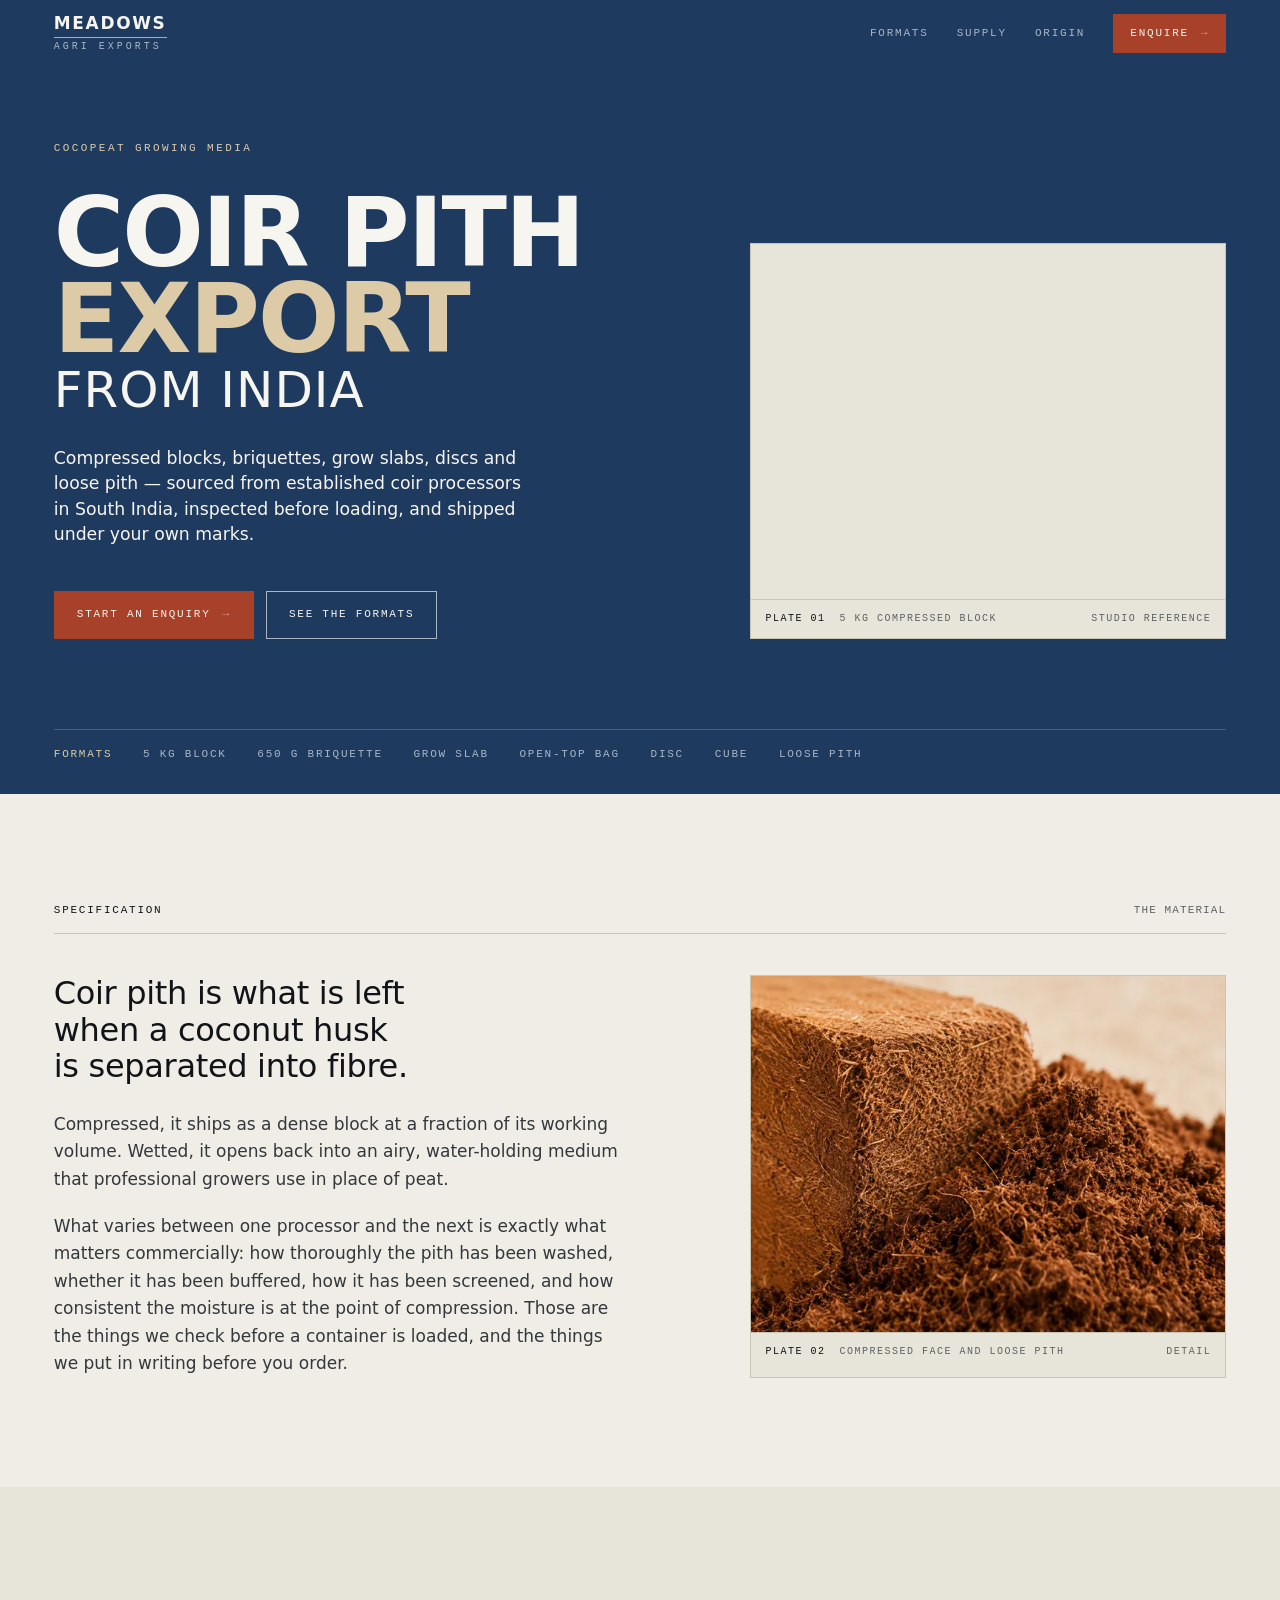
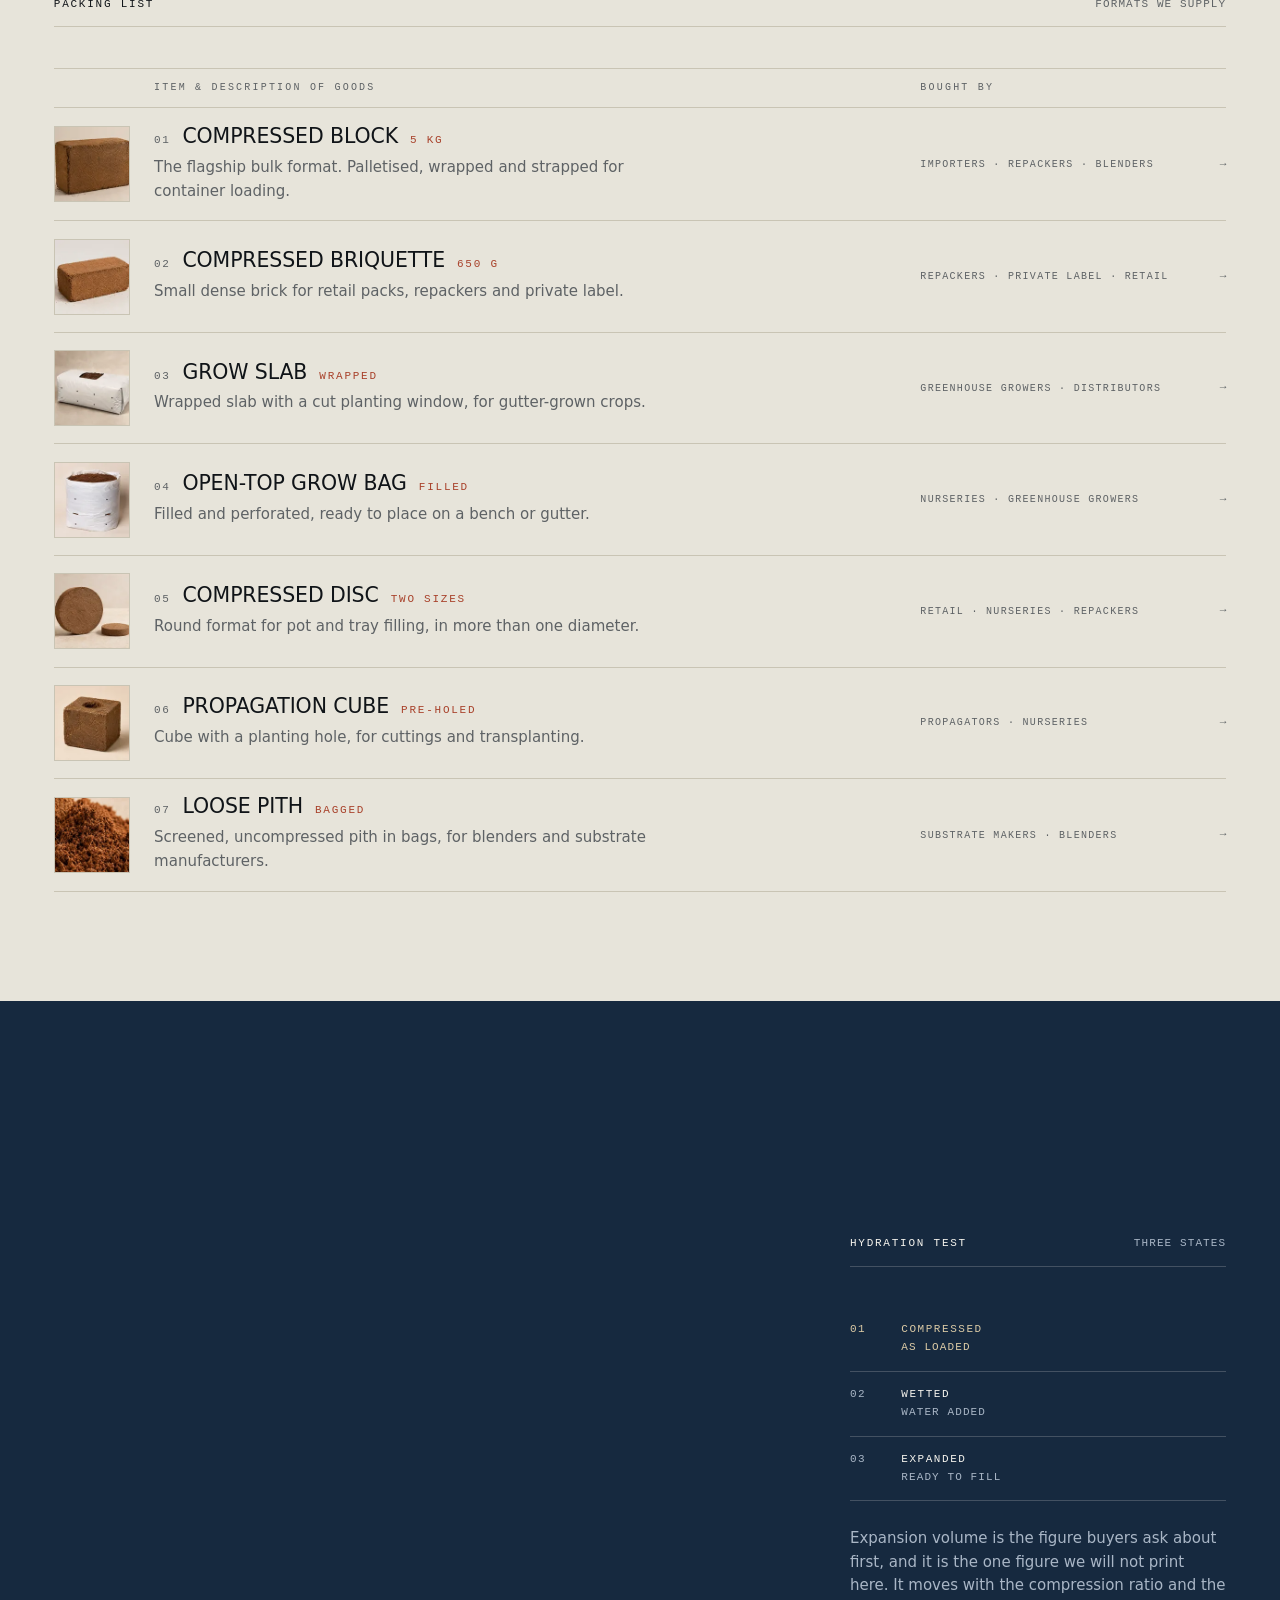
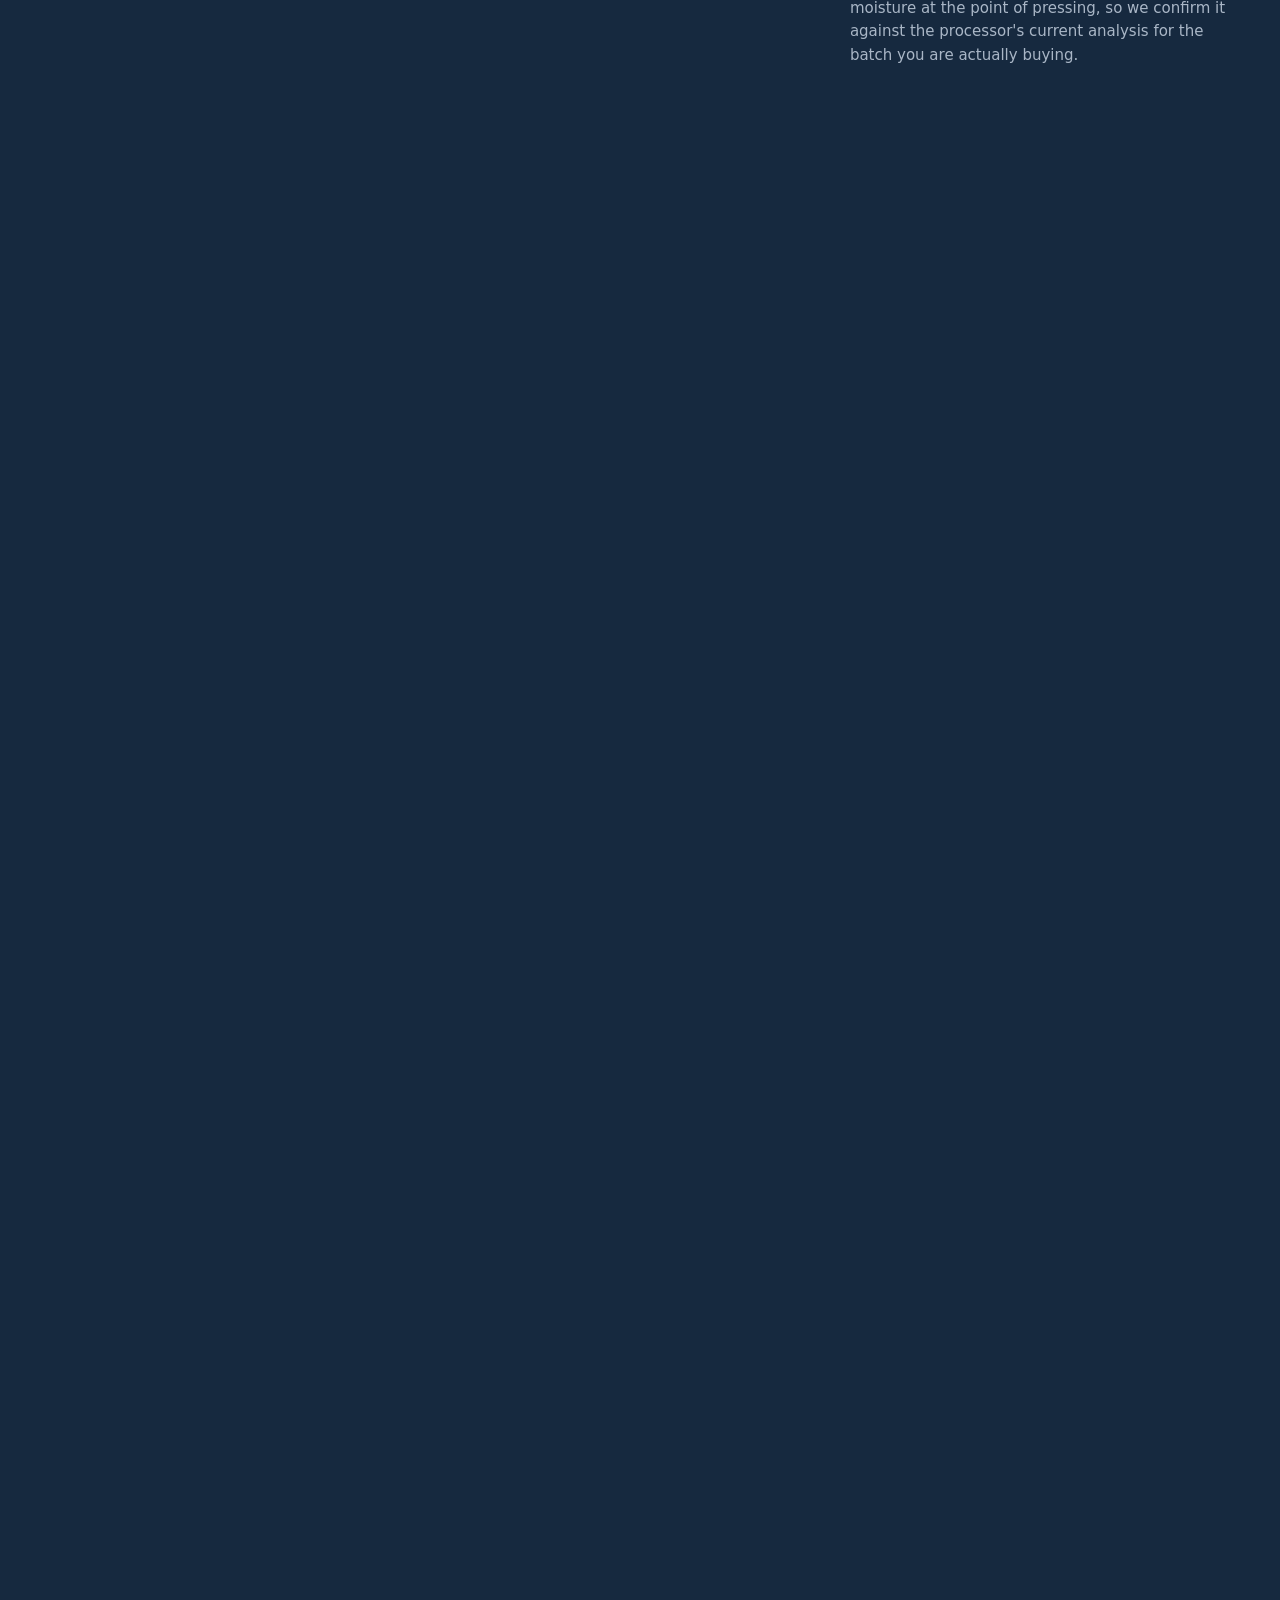
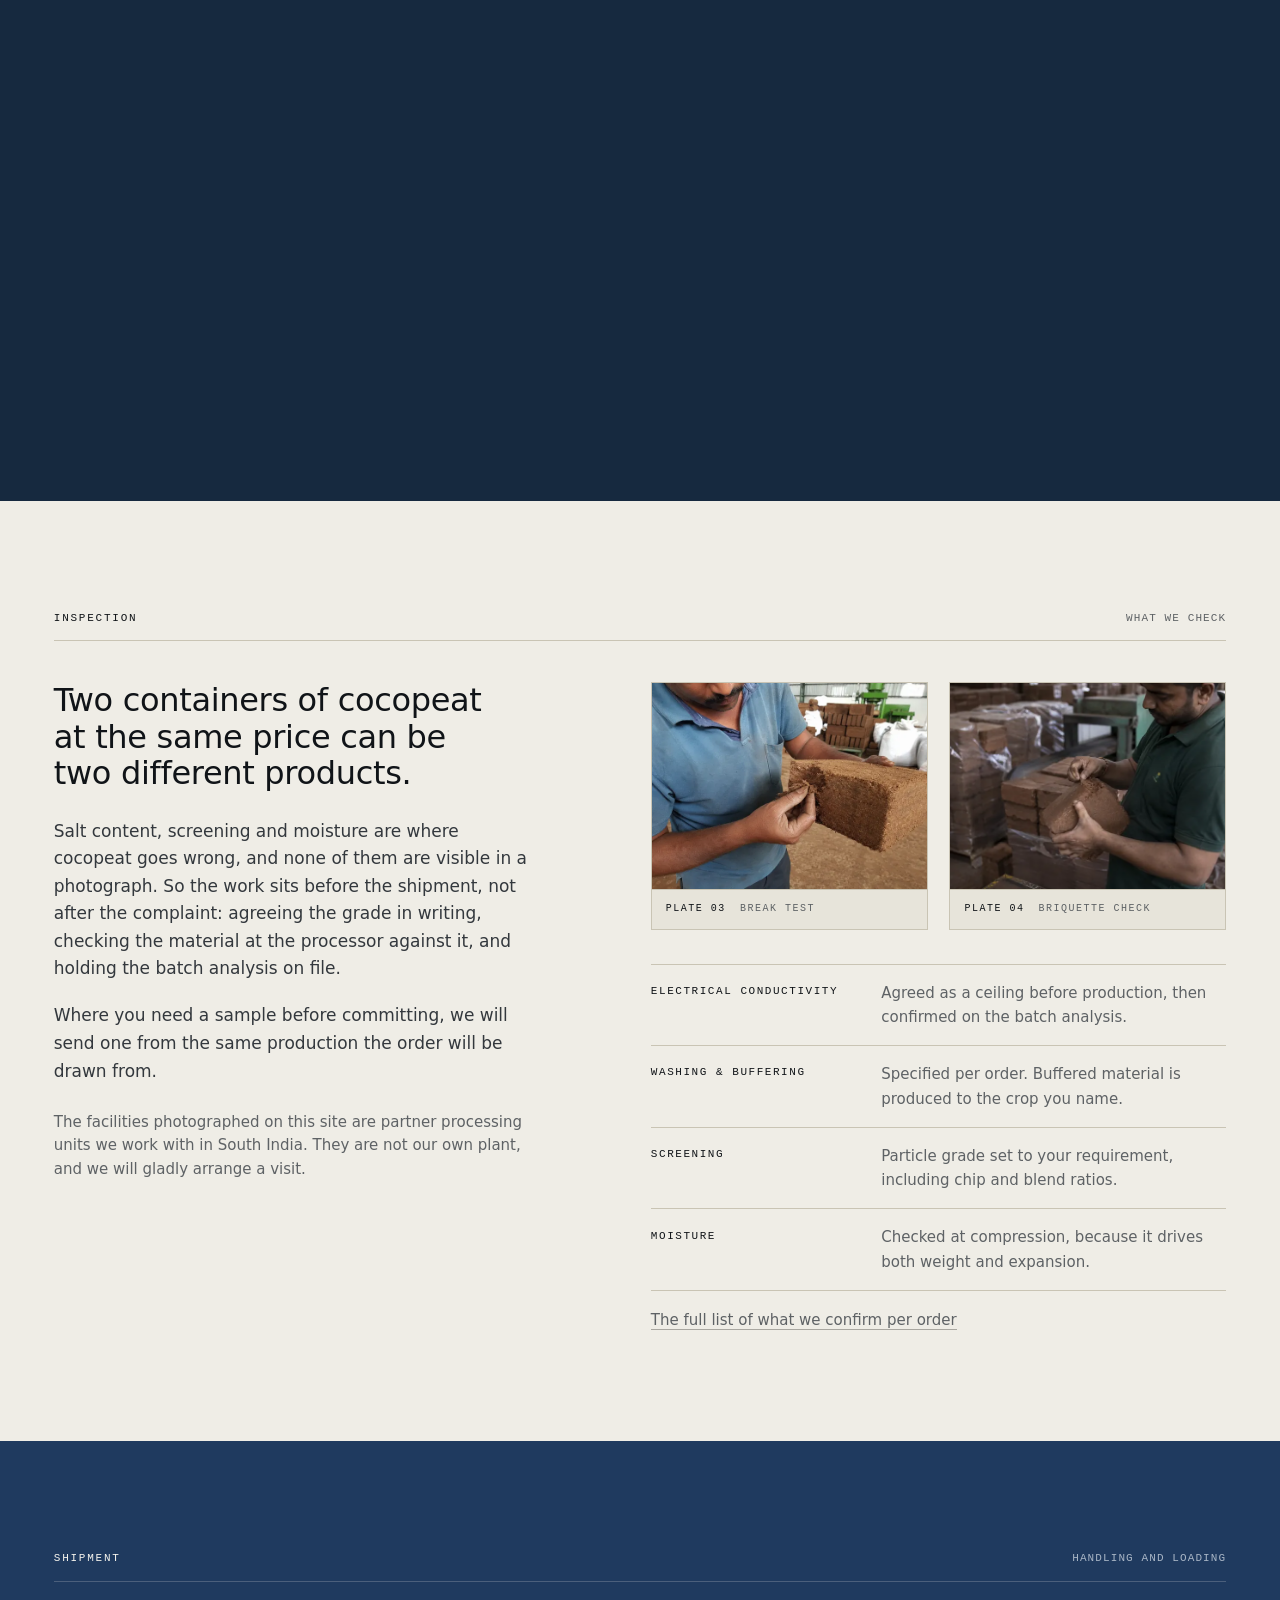
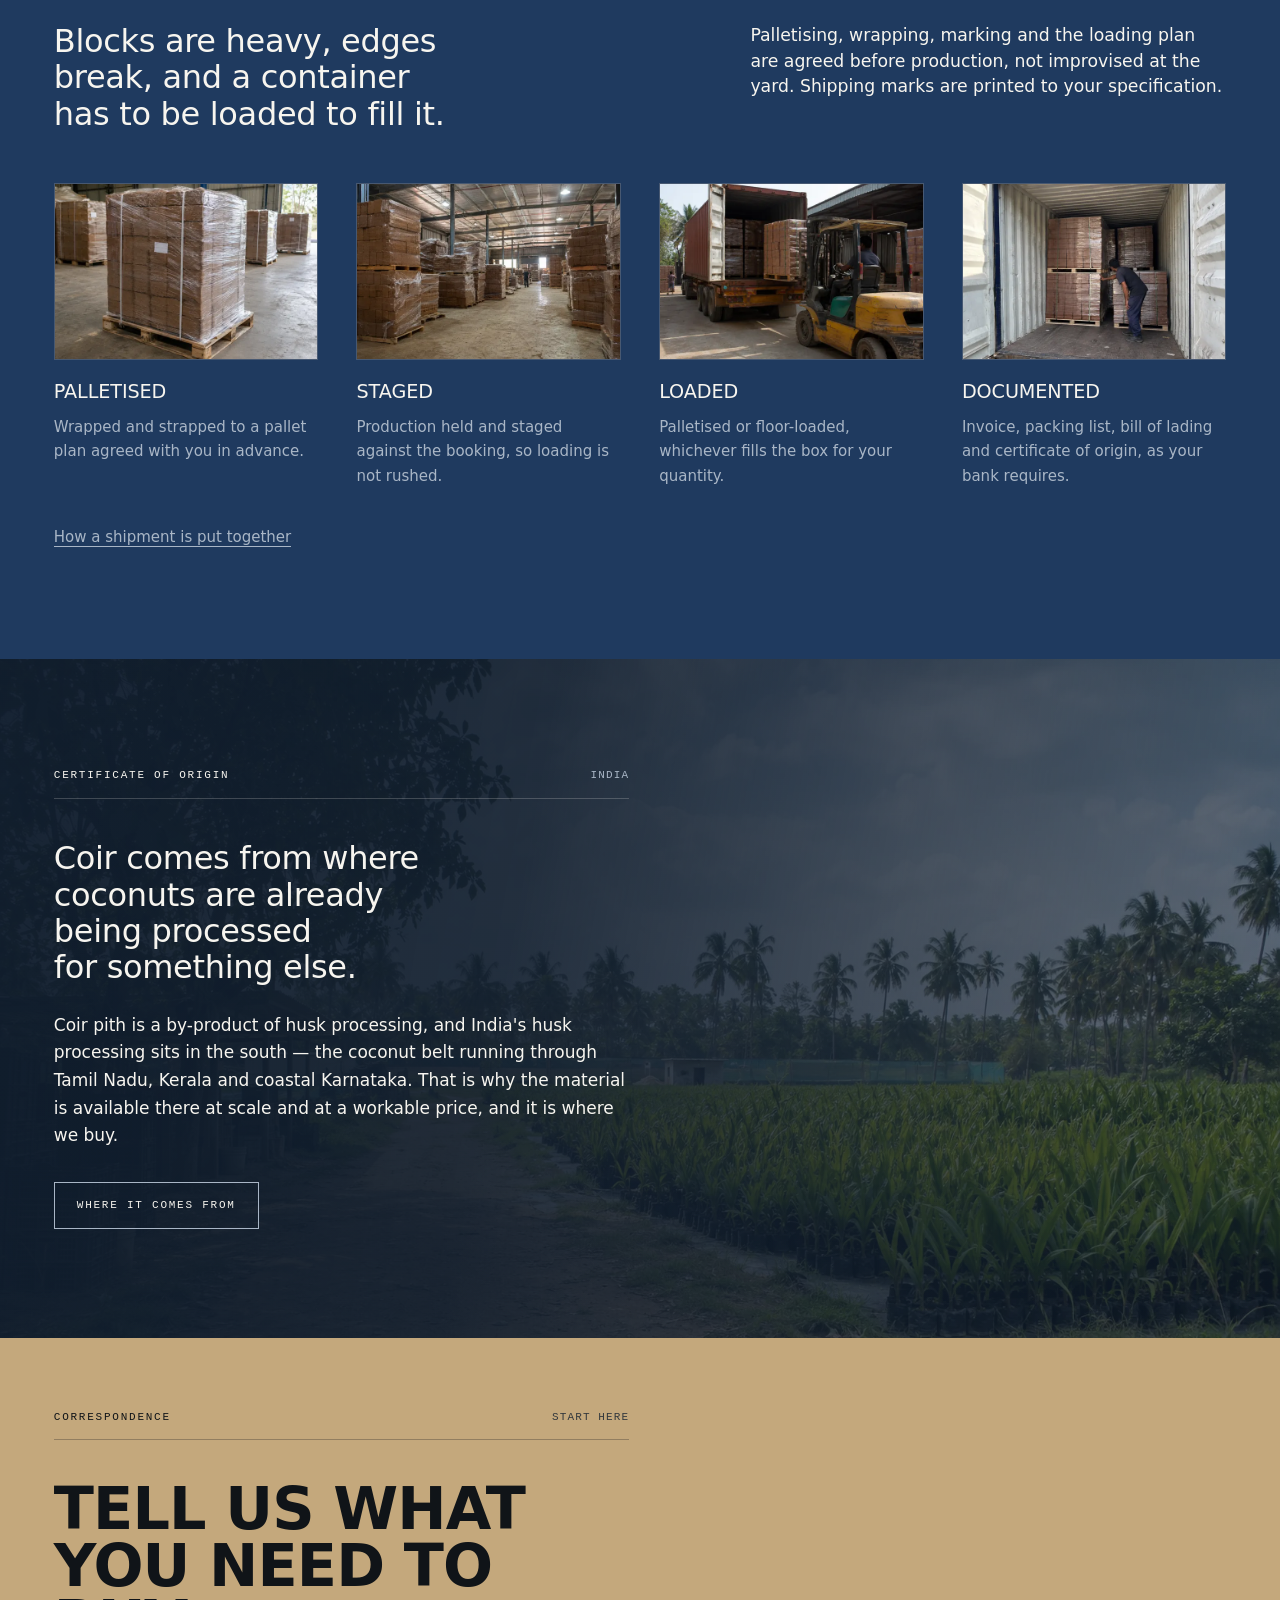
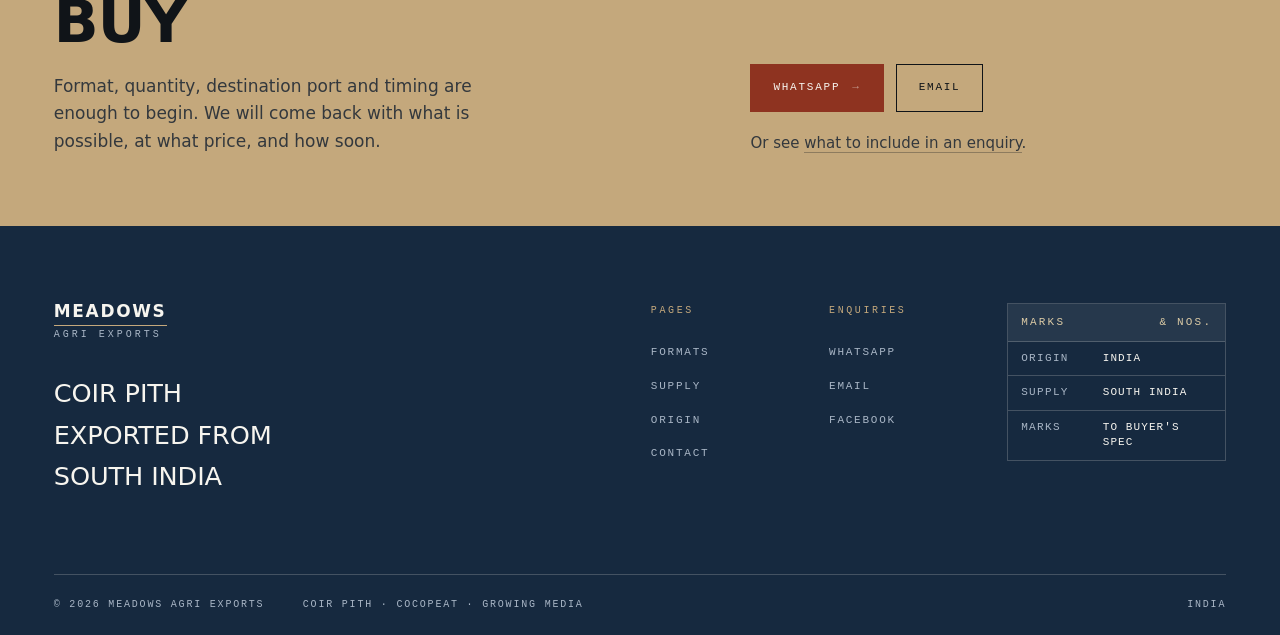
==== index.html @ 39101322 "Replace site with cocopeat export build Complete replacement of the neem-cake site with a five-page " ====
<!DOCTYPE html>
<html lang="en" class="no-js">
<head>
<meta charset="utf-8">
<meta name="viewport" content="width=device-width, initial-scale=1">
<title>Coir Pith &amp; Cocopeat Export from South India — Meadows Agri Exports</title>
<meta name="description" content="Exporter of coir pith growing media from South India. Compressed cocopeat blocks, briquettes, grow slabs, discs and loose pith, sourced from established coir processors, inspected before loading and shipped under your own marks.">
<meta name="google-site-verification" content="IF-ziBEYISyrx5WHCY58JcKxKCpqU1cr7YklDWvKCZM">
<link rel="canonical" href="https://meadowsagriexports.com/">
<meta property="og:type" content="website">
<meta property="og:title" content="Coir Pith &amp; Cocopeat Export from South India — Meadows Agri Exports">
<meta property="og:description" content="Exporter of coir pith growing media from South India. Compressed cocopeat blocks, briquettes, grow slabs, discs and loose pith.">
<meta property="og:url" content="https://meadowsagriexports.com/">
<meta property="og:image" content="https://meadowsagriexports.com/assets/img/spec-block-1200.jpg">
<meta name="twitter:card" content="summary_large_image">
<meta name="theme-color" content="#1F3A5F">
<link rel="icon" href="favicon.svg" type="image/svg+xml">
<link rel="icon" href="favicon.png" sizes="512x512" type="image/png">
<link rel="apple-touch-icon" href="apple-touch-icon.png">
<link rel="stylesheet" href="assets/css/site.css">
<script>document.documentElement.className = 'js';</script>
</head>
<body>
<a class="skip" href="#main">Skip to content</a>

<header class="nav">
  <div class="nav__in">
    <a class="wm" href="index.html" aria-label="Meadows Agri Exports, home">
      <span class="wm__n">Meadows</span>
      <span class="wm__r"></span>
      <span class="wm__s">Agri Exports</span>
    </a>
    <nav class="nav__links" aria-label="Primary">
      <a href="formats.html">Formats</a>
      <a href="supply.html">Supply</a>
      <a href="origin.html">Origin</a>
      <a class="btn btn--fill" href="contact.html">Enquire<span class="btn__x" aria-hidden="true">&rarr;</span></a>
    </nav>
    <button class="nav__burger" type="button" aria-expanded="false" aria-controls="menu">Menu</button>
  </div>
</header>

<div class="nav__panel" id="menu" data-open="false">
  <a href="formats.html">Formats</a>
  <a href="supply.html">Supply</a>
  <a href="origin.html">Origin</a>
  <a href="contact.html">Contact</a>
  <a class="btn btn--fill" href="contact.html">Start an enquiry<span class="btn__x" aria-hidden="true">&rarr;</span></a>
</div>

<main id="main">

  <!-- ==================================================================
       HERO
       =================================================================== -->
  <section class="hero">
    <div class="wrap grid hero__in">
      <div class="c1-7">
        <span class="hero__eye lz" style="--i:0">Cocopeat growing media</span>
        <h1 class="hero__h">
          <i class="lz" style="--i:1">Coir pith</i>
          <i class="lz" style="--i:2">export</i>
          <i class="lz" style="--i:3">from India</i>
        </h1>
        <p class="hero__sub lz" style="--i:5">Compressed blocks, briquettes, grow slabs, discs and loose pith — sourced from established coir processors in South India, inspected before loading, and shipped under your own marks.</p>
        <div class="btns hero__btns lz" style="--i:6">
          <a class="btn btn--fill" href="contact.html">Start an enquiry<span class="btn__x" aria-hidden="true">&rarr;</span></a>
          <a class="btn btn--bone" href="formats.html">See the formats</a>
        </div>
      </div>

      <figure class="plate hero__plate c8-12 lz lz--wipe" style="--i:4">
        <picture>
          <source type="image/webp" srcset="assets/img/spec-block-640.webp 640w, assets/img/spec-block-1200.webp 1200w, assets/img/spec-block-1448.webp 1448w" sizes="(max-width: 1080px) 92vw, 38vw">
          <img src="assets/img/spec-block-1200.jpg" alt="A 5 kg compressed coir pith block photographed in three-quarter view, showing compression marks, loose fibres along one edge and crumbs at its base." width="1448" height="1086" class="r-4-3" fetchpriority="high" decoding="async">
        </picture>
        <figcaption class="plate__cap"><b>Plate 01</b> 5 kg compressed block <span>Studio reference</span></figcaption>
      </figure>
    </div>

    <div class="wrap hero__strip lz" style="--i:7">
      <ul>
        <li>Formats</li>
        <li>5 kg block</li>
        <li>650 g briquette</li>
        <li>Grow slab</li>
        <li>Open-top bag</li>
        <li>Disc</li>
        <li>Cube</li>
        <li>Loose pith</li>
      </ul>
    </div>
  </section>

  <!-- ==================================================================
       SPECIFICATION — the material
       =================================================================== -->
  <section class="sec" id="material">
    <div class="wrap">
      <p class="doc reveal"><span>Specification</span><span class="doc__of">The material</span></p>
      <div class="grid">
        <div class="c1-6 reveal">
          <h2 class="stmt">Coir pith is what is left when a coconut husk is separated into fibre.</h2>
          <div class="prose" style="margin-top:26px">
            <p>Compressed, it ships as a dense block at a fraction of its working volume. Wetted, it opens back into an airy, water-holding medium that professional growers use in place of peat.</p>
            <p>What varies between one processor and the next is exactly what matters commercially: how thoroughly the pith has been washed, whether it has been buffered, how it has been screened, and how consistent the moisture is at the point of compression. Those are the things we check before a container is loaded, and the things we put in writing before you order.</p>
          </div>
        </div>

        <figure class="plate c8-12 reveal" style="--d:.1s">
          <picture>
            <source type="image/webp" srcset="assets/img/material-macro-640.webp 640w, assets/img/material-macro-1200.webp 1200w, assets/img/material-macro-1448.webp 1448w" sizes="(max-width: 1080px) 92vw, 40vw">
            <img src="assets/img/material-macro-1200.jpg" alt="Close detail of a compressed coir pith block beside loose expanded pith, showing individual fibres, pith particles and the compressed face." width="1448" height="1086" class="r-4-3" loading="lazy" decoding="async">
          </picture>
          <figcaption class="plate__cap"><b>Plate 02</b> Compressed face and loose pith <span>Detail</span></figcaption>
        </figure>
      </div>
    </div>
  </section>

  <!-- ==================================================================
       PACKING LIST — formats
       =================================================================== -->
  <section class="band band--stone2 sec" id="formats">
    <div class="wrap">
      <p class="doc reveal"><span>Packing list</span><span class="doc__of">Formats we supply</span></p>
      <div class="grid">
        <div class="c1-12 reveal">
          <div class="pack">
            <div class="pack__hd" aria-hidden="true">
              <span></span>
              <span>Item &amp; description of goods</span>
              <span>Bought by</span>
              <span></span>
            </div>

            <a class="pack__i" href="formats.html#block">
              <span class="pack__fig" aria-hidden="true">
                <picture>
                  <source type="image/webp" srcset="assets/img/spec-block-t160.webp 160w, assets/img/spec-block-t320.webp 320w" sizes="76px">
                  <img src="assets/img/spec-block-t160.jpg" alt="" width="160" height="160" loading="lazy" decoding="async">
                </picture>
              </span>
              <span class="pack__body">
                <span class="pack__ln"><b class="pack__no">01</b><b class="pack__n">Compressed block</b><i class="pack__unit">5 kg</i></span>
                <span class="pack__d">The flagship bulk format. Palletised, wrapped and strapped for container loading.</span>
              </span>
              <span class="pack__who">Importers &middot; repackers &middot; blenders</span>
              <span class="pack__go" aria-hidden="true">&rarr;</span>
            </a>

            <a class="pack__i" href="formats.html#briquette">
              <span class="pack__fig" aria-hidden="true">
                <picture>
                  <source type="image/webp" srcset="assets/img/spec-briquette-t160.webp 160w, assets/img/spec-briquette-t320.webp 320w" sizes="76px">
                  <img src="assets/img/spec-briquette-t160.jpg" alt="" width="160" height="160" loading="lazy" decoding="async">
                </picture>
              </span>
              <span class="pack__body">
                <span class="pack__ln"><b class="pack__no">02</b><b class="pack__n">Compressed briquette</b><i class="pack__unit">650 g</i></span>
                <span class="pack__d">Small dense brick for retail packs, repackers and private label.</span>
              </span>
              <span class="pack__who">Repackers &middot; private label &middot; retail</span>
              <span class="pack__go" aria-hidden="true">&rarr;</span>
            </a>

            <a class="pack__i" href="formats.html#slab">
              <span class="pack__fig" aria-hidden="true">
                <picture>
                  <source type="image/webp" srcset="assets/img/spec-slab-t160.webp 160w, assets/img/spec-slab-t320.webp 320w" sizes="76px">
                  <img src="assets/img/spec-slab-t160.jpg" alt="" width="160" height="160" loading="lazy" decoding="async">
                </picture>
              </span>
              <span class="pack__body">
                <span class="pack__ln"><b class="pack__no">03</b><b class="pack__n">Grow slab</b><i class="pack__unit">wrapped</i></span>
                <span class="pack__d">Wrapped slab with a cut planting window, for gutter-grown crops.</span>
              </span>
              <span class="pack__who">Greenhouse growers &middot; distributors</span>
              <span class="pack__go" aria-hidden="true">&rarr;</span>
            </a>

            <a class="pack__i" href="formats.html#bag">
              <span class="pack__fig" aria-hidden="true">
                <picture>
                  <source type="image/webp" srcset="assets/img/spec-growbag-t160.webp 160w, assets/img/spec-growbag-t320.webp 320w" sizes="76px">
                  <img src="assets/img/spec-growbag-t160.jpg" alt="" width="160" height="160" loading="lazy" decoding="async">
                </picture>
              </span>
              <span class="pack__body">
                <span class="pack__ln"><b class="pack__no">04</b><b class="pack__n">Open-top grow bag</b><i class="pack__unit">filled</i></span>
                <span class="pack__d">Filled and perforated, ready to place on a bench or gutter.</span>
              </span>
              <span class="pack__who">Nurseries &middot; greenhouse growers</span>
              <span class="pack__go" aria-hidden="true">&rarr;</span>
            </a>

            <a class="pack__i" href="formats.html#disc">
              <span class="pack__fig" aria-hidden="true">
                <picture>
                  <source type="image/webp" srcset="assets/img/spec-disc-t160.webp 160w, assets/img/spec-disc-t320.webp 320w" sizes="76px">
                  <img src="assets/img/spec-disc-t160.jpg" alt="" width="160" height="160" loading="lazy" decoding="async">
                </picture>
              </span>
              <span class="pack__body">
                <span class="pack__ln"><b class="pack__no">05</b><b class="pack__n">Compressed disc</b><i class="pack__unit">two sizes</i></span>
                <span class="pack__d">Round format for pot and tray filling, in more than one diameter.</span>
              </span>
              <span class="pack__who">Retail &middot; nurseries &middot; repackers</span>
              <span class="pack__go" aria-hidden="true">&rarr;</span>
            </a>

            <a class="pack__i" href="formats.html#cube">
              <span class="pack__fig" aria-hidden="true">
                <picture>
                  <source type="image/webp" srcset="assets/img/spec-cube-t160.webp 160w, assets/img/spec-cube-t320.webp 320w" sizes="76px">
                  <img src="assets/img/spec-cube-t160.jpg" alt="" width="160" height="160" loading="lazy" decoding="async">
                </picture>
              </span>
              <span class="pack__body">
                <span class="pack__ln"><b class="pack__no">06</b><b class="pack__n">Propagation cube</b><i class="pack__unit">pre-holed</i></span>
                <span class="pack__d">Cube with a planting hole, for cuttings and transplanting.</span>
              </span>
              <span class="pack__who">Propagators &middot; nurseries</span>
              <span class="pack__go" aria-hidden="true">&rarr;</span>
            </a>

            <a class="pack__i" href="formats.html#loose">
              <span class="pack__fig" aria-hidden="true">
                <picture>
                  <source type="image/webp" srcset="assets/img/spec-loose-t160.webp 160w, assets/img/spec-loose-t320.webp 320w" sizes="76px">
                  <img src="assets/img/spec-loose-t160.jpg" alt="" width="160" height="160" loading="lazy" decoding="async">
                </picture>
              </span>
              <span class="pack__body">
                <span class="pack__ln"><b class="pack__no">07</b><b class="pack__n">Loose pith</b><i class="pack__unit">bagged</i></span>
                <span class="pack__d">Screened, uncompressed pith in bags, for blenders and substrate manufacturers.</span>
              </span>
              <span class="pack__who">Substrate makers &middot; blenders</span>
              <span class="pack__go" aria-hidden="true">&rarr;</span>
            </a>
          </div>
        </div>
      </div>
    </div>
  </section>

  <!-- ==================================================================
       HYDRATION TEST — the signature moment
       =================================================================== -->
  <section class="hyd" id="hydration">
    <div class="hyd__frame">
      <div class="wrap grid">
        <div class="hyd__stack c1-7">
          <figure class="hyd__st">
            <picture>
              <source type="image/webp" srcset="assets/img/spec-block-640.webp 640w, assets/img/spec-block-1200.webp 1200w, assets/img/spec-block-1448.webp 1448w" sizes="(max-width: 860px) 92vw, 52vw">
              <img src="assets/img/spec-block-1200.jpg" alt="The compressed block as it is loaded, dry and intact." width="1448" height="1086" class="r-4-3" loading="lazy" decoding="async">
            </picture>
          </figure>
          <figure class="hyd__st">
            <picture>
              <source type="image/webp" srcset="assets/img/expand-2-640.webp 640w, assets/img/expand-2-1200.webp 1200w, assets/img/expand-2-1448.webp 1448w" sizes="(max-width: 860px) 92vw, 52vw">
              <img src="assets/img/expand-2-1200.jpg" alt="A block beside a basin of wetted coir pith on a plastic sheet, with hands breaking the material apart as it takes up water." width="1448" height="1086" class="r-4-3" loading="lazy" decoding="async">
            </picture>
          </figure>
          <figure class="hyd__st">
            <picture>
              <source type="image/webp" srcset="assets/img/expand-3-640.webp 640w, assets/img/expand-3-1200.webp 1200w, assets/img/expand-3-1448.webp 1448w" sizes="(max-width: 860px) 92vw, 52vw">
              <img src="assets/img/expand-3-1200.jpg" alt="Two hands holding a double handful of fully expanded coir pith, open and fibrous, with seedling trays and sacks behind." width="1448" height="1086" class="r-4-3" loading="lazy" decoding="async">
            </picture>
          </figure>
        </div>

        <div class="hyd__side c9-12">
          <p class="doc"><span>Hydration test</span><span class="doc__of">Three states</span></p>
          <ol class="hyd__read">
            <li><span>01</span><span><b>Compressed</b><em>As loaded</em></span></li>
            <li><span>02</span><span><b>Wetted</b><em>Water added</em></span></li>
            <li><span>03</span><span><b>Expanded</b><em>Ready to fill</em></span></li>
          </ol>
          <p class="note" style="margin-top:26px">Expansion volume is the figure buyers ask about first, and it is the one figure we will not print here. It moves with the compression ratio and the moisture at the point of pressing, so we confirm it against the processor's current analysis for the batch you are actually buying.</p>
        </div>
      </div>
    </div>
  </section>

  <!-- ==================================================================
       INSPECTION — quality
       =================================================================== -->
  <section class="sec" id="inspection">
    <div class="wrap">
      <p class="doc reveal"><span>Inspection</span><span class="doc__of">What we check</span></p>
      <div class="grid">
        <div class="c1-5 reveal">
          <h2 class="stmt">Two containers of cocopeat at the same price can be two different products.</h2>
          <div class="prose" style="margin-top:26px">
            <p>Salt content, screening and moisture are where cocopeat goes wrong, and none of them are visible in a photograph. So the work sits before the shipment, not after the complaint: agreeing the grade in writing, checking the material at the processor against it, and holding the batch analysis on file.</p>
            <p>Where you need a sample before committing, we will send one from the same production the order will be drawn from.</p>
          </div>
          <p class="note" style="margin-top:26px">The facilities photographed on this site are partner processing units we work with in South India. They are not our own plant, and we will gladly arrange a visit.</p>
        </div>

        <div class="c7-12 reveal" style="--d:.1s">
          <div class="grid" style="grid-template-columns:repeat(2,minmax(0,1fr))">
            <figure class="plate">
              <picture>
                <source type="image/webp" srcset="assets/img/qc-break-640.webp 640w, assets/img/qc-break-1200.webp 1200w, assets/img/qc-break-1448.webp 1448w" sizes="(max-width: 1080px) 46vw, 24vw">
                <img src="assets/img/qc-break-1200.jpg" alt="A worker breaking the corner off a compressed block by hand to look at the pith structure inside." width="1448" height="1086" class="r-4-3" loading="lazy" decoding="async">
              </picture>
              <figcaption class="plate__cap"><b>Plate 03</b> Break test</figcaption>
            </figure>
            <figure class="plate">
              <picture>
                <source type="image/webp" srcset="assets/img/qc-briquette-640.webp 640w, assets/img/qc-briquette-1200.webp 1200w, assets/img/qc-briquette-1536.webp 1536w" sizes="(max-width: 1080px) 46vw, 24vw">
                <img src="assets/img/qc-briquette-1200.jpg" alt="A briquette held and examined against a background of wrapped pallets at a processing unit." width="1536" height="1024" class="r-4-3" loading="lazy" decoding="async">
              </picture>
              <figcaption class="plate__cap"><b>Plate 04</b> Briquette check</figcaption>
            </figure>
          </div>

          <dl class="fields" style="margin-top:34px">
            <div class="fields__r"><dt>Electrical conductivity</dt><dd>Agreed as a ceiling before production, then confirmed on the batch analysis.</dd></div>
            <div class="fields__r"><dt>Washing &amp; buffering</dt><dd>Specified per order. Buffered material is produced to the crop you name.</dd></div>
            <div class="fields__r"><dt>Screening</dt><dd>Particle grade set to your requirement, including chip and blend ratios.</dd></div>
            <div class="fields__r"><dt>Moisture</dt><dd>Checked at compression, because it drives both weight and expansion.</dd></div>
          </dl>
          <p class="note" style="margin-top:18px"><a href="formats.html#confirm" style="border-bottom:1px solid var(--ink-25)">The full list of what we confirm per order</a></p>
        </div>
      </div>
    </div>
  </section>

  <!-- ==================================================================
       SHIPMENT — handling and loading
       =================================================================== -->
  <section class="band band--sea sec" id="shipment">
    <div class="wrap">
      <p class="doc reveal"><span>Shipment</span><span class="doc__of">Handling and loading</span></p>
      <div class="grid" style="margin-bottom:clamp(38px,4vw,60px)">
        <h2 class="c1-6 stmt reveal">Blocks are heavy, edges break, and a container has to be loaded to fill it.</h2>
        <p class="c8-12 lead reveal" style="--d:.08s">Palletising, wrapping, marking and the loading plan are agreed before production, not improvised at the yard. Shipping marks are printed to your specification.</p>
      </div>

      <div class="grid ev reveal" style="grid-template-columns:repeat(4,minmax(0,1fr));--d:.14s">
        <figure class="ev__i">
          <span class="plate">
            <picture>
              <source type="image/webp" srcset="assets/img/ship-pallet-640.webp 640w, assets/img/ship-pallet-1200.webp 1200w, assets/img/ship-pallet-1448.webp 1448w" sizes="(max-width: 900px) 92vw, 22vw">
              <img src="assets/img/ship-pallet-1200.jpg" alt="A finished export pallet of compressed blocks, shrink-wrapped and strapped, standing on a warehouse floor." width="1448" height="1086" class="r-3-2" loading="lazy" decoding="async">
            </picture>
          </span>
          <figcaption>
            <span class="ev__h">Palletised</span>
            <p class="ev__t" style="margin-top:8px">Wrapped and strapped to a pallet plan agreed with you in advance.</p>
          </figcaption>
        </figure>
        <figure class="ev__i">
          <span class="plate">
            <picture>
              <source type="image/webp" srcset="assets/img/ship-warehouse-640.webp 640w, assets/img/ship-warehouse-1200.webp 1200w, assets/img/ship-warehouse-1448.webp 1448w" sizes="(max-width: 900px) 92vw, 22vw">
              <img src="assets/img/ship-warehouse-1200.jpg" alt="Stacked and wrapped pallets of compressed blocks held under a corrugated roof at a partner processing unit." width="1448" height="1086" class="r-3-2" loading="lazy" decoding="async">
            </picture>
          </span>
          <figcaption>
            <span class="ev__h">Staged</span>
            <p class="ev__t" style="margin-top:8px">Production held and staged against the booking, so loading is not rushed.</p>
          </figcaption>
        </figure>
        <figure class="ev__i">
          <span class="plate">
            <picture>
              <source type="image/webp" srcset="assets/img/ship-forklift-640.webp 640w, assets/img/ship-forklift-1200.webp 1200w, assets/img/ship-forklift-1448.webp 1448w" sizes="(max-width: 900px) 92vw, 22vw">
              <img src="assets/img/ship-forklift-1200.jpg" alt="A forklift lifting a wrapped pallet towards the open rear of a container on a trailer." width="1448" height="1086" class="r-3-2" loading="lazy" decoding="async">
            </picture>
          </span>
          <figcaption>
            <span class="ev__h">Loaded</span>
            <p class="ev__t" style="margin-top:8px">Palletised or floor-loaded, whichever fills the box for your quantity.</p>
          </figcaption>
        </figure>
        <figure class="ev__i">
          <span class="plate">
            <picture>
              <source type="image/webp" srcset="assets/img/ship-container-640.webp 640w, assets/img/ship-container-1200.webp 1200w, assets/img/ship-container-1448.webp 1448w" sizes="(max-width: 900px) 92vw, 22vw">
              <img src="assets/img/ship-container-1200.jpg" alt="The interior of a container part-loaded with pallets of compressed blocks, a worker checking the stow at the door." width="1448" height="1086" class="r-3-2" loading="lazy" decoding="async">
            </picture>
          </span>
          <figcaption>
            <span class="ev__h">Documented</span>
            <p class="ev__t" style="margin-top:8px">Invoice, packing list, bill of lading and certificate of origin, as your bank requires.</p>
          </figcaption>
        </figure>
      </div>

      <p class="note reveal" style="margin-top:clamp(30px,3vw,44px)"><a href="supply.html" style="border-bottom:1px solid var(--bone-70)">How a shipment is put together</a></p>
    </div>
  </section>

  <!-- ==================================================================
       CERTIFICATE OF ORIGIN — South India
       =================================================================== -->
  <section class="band bleed" id="origin">
    <picture>
      <source type="image/webp" srcset="assets/img/origin-path-640.webp 640w, assets/img/origin-path-1200.webp 1200w, assets/img/origin-path-1672.webp 1672w" sizes="100vw">
      <img class="bleed__img" src="assets/img/origin-path-1200.jpg" alt="An earth track running between nursery beds under coconut palms in South India, with shade netting to one side." width="1672" height="941" loading="lazy" decoding="async">
    </picture>
    <div class="bleed__body sec">
      <div class="wrap grid">
        <div class="c1-6 reveal">
          <p class="doc"><span>Certificate of origin</span><span class="doc__of">India</span></p>
          <h2 class="stmt">Coir comes from where coconuts are already being processed for something else.</h2>
          <div class="prose" style="margin-top:26px;color:var(--bone)">
            <p>Coir pith is a by-product of husk processing, and India's husk processing sits in the south — the coconut belt running through Tamil Nadu, Kerala and coastal Karnataka. That is why the material is available there at scale and at a workable price, and it is where we buy.</p>
          </div>
          <div class="btns" style="margin-top:32px">
            <a class="btn btn--bone" href="origin.html">Where it comes from</a>
          </div>
        </div>
      </div>
    </div>
  </section>

  <!-- ==================================================================
       CORRESPONDENCE — CTA
       =================================================================== -->
  <section class="band cta sec--s">
    <div class="wrap grid">
      <div class="c1-6 reveal">
        <p class="doc"><span>Correspondence</span><span class="doc__of">Start here</span></p>
        <h2 class="cta__h">Tell us what<br>you need to buy</h2>
        <p class="cta__t">Format, quantity, destination port and timing are enough to begin. We will come back with what is possible, at what price, and how soon.</p>
      </div>
      <div class="c8-12 reveal" style="--d:.1s;align-self:end">
        <div class="btns">
          <a class="btn btn--fill" href="https://wa.me/919217611218" target="_blank" rel="noopener">WhatsApp<span class="btn__x" aria-hidden="true">&rarr;</span></a>
          <a class="btn btn--line" href="mailto:info@meadowsagriexports.com">Email</a>
        </div>
        <p class="note" style="margin-top:20px;color:var(--ink-80)">Or see <a href="contact.html" style="border-bottom:1px solid rgba(16,20,24,.3)">what to include in an enquiry</a>.</p>
      </div>
    </div>
  </section>

</main>

<footer class="foot">
  <div class="wrap foot__top grid">
    <div class="c1-5">
      <a class="wm" href="index.html">
        <span class="wm__n">Meadows</span>
        <span class="wm__r"></span>
        <span class="wm__s">Agri Exports</span>
      </a>
      <p class="foot__h" style="margin-top:28px;max-width:16ch">Coir pith exported from South India</p>
    </div>

    <div class="c7-12 foot__cols">
      <div>
        <span class="foot__k">Pages</span>
        <nav class="foot__nav" aria-label="Footer">
          <a href="formats.html">Formats</a>
          <a href="supply.html">Supply</a>
          <a href="origin.html">Origin</a>
          <a href="contact.html">Contact</a>
        </nav>
      </div>
      <div>
        <span class="foot__k">Enquiries</span>
        <nav class="foot__nav" aria-label="Contact">
          <a href="https://wa.me/919217611218" target="_blank" rel="noopener">WhatsApp</a>
          <a href="mailto:info@meadowsagriexports.com">Email</a>
          <a href="https://www.facebook.com/people/Meadows-Agri-Exports/61592114619524/" target="_blank" rel="noopener">Facebook</a>
        </nav>
      </div>
      <div>
        <dl class="mark mark--bone">
          <div class="mark__hd"><span>Marks</span><span>&amp; Nos.</span></div>
          <div class="mark__row"><dt>Origin</dt><dd>India</dd></div>
          <div class="mark__row"><dt>Supply</dt><dd>South India</dd></div>
          <div class="mark__row"><dt>Marks</dt><dd>To buyer's spec</dd></div>
        </dl>
      </div>
    </div>
  </div>

  <div class="wrap foot__bar">
    <p>&copy; 2026 Meadows Agri Exports</p>
    <p>Coir pith &middot; Cocopeat &middot; Growing media</p>
    <p class="foot__end">India</p>
  </div>
</footer>

<script src="assets/js/site.js" defer></script>
<script type="application/ld+json">
{
  "@context": "https://schema.org",
  "@type": "Organization",
  "name": "Meadows Agri Exports",
  "url": "https://meadowsagriexports.com/",
  "description": "Exporter of coir pith growing media — compressed cocopeat blocks, briquettes, grow slabs, discs and loose pith — supplied from established coir processors in South India.",
  "address": { "@type": "PostalAddress", "addressCountry": "IN" },
  "contactPoint": {
    "@type": "ContactPoint",
    "contactType": "sales",
    "email": "info@meadowsagriexports.com",
    "telephone": "+91-9217611218",
    "availableLanguage": ["en"]
  },
  "sameAs": ["https://www.facebook.com/people/Meadows-Agri-Exports/61592114619524/"]
}
</script>
</body>
</html>
---- assets/css/site.css ----
/* ==========================================================================
   MEADOWS AGRI EXPORTS — cocopeat
   Design system. Everything derives from the tokens in :root.

   Direction: export-document vernacular. The structural device is the case
   mark — the ruled block of letterspaced data that gets stencilled onto an
   export carton. Sections are named after the documents in a real coir
   shipment (specification, packing list, inspection, certificate of origin),
   because that is what each section actually is.

   Two rules held throughout:
   1. Nothing is drawn. Type, hairline rules, and photography only. No icons,
      no diagrams, no illustration, no decorative graphics.
   2. Studio product photographs always sit inside a ruled plate on their own
      beige ground. They never bleed into the page ground — a near-match
      between two off-whites reads as a mistake, a hard boundary reads as
      a specimen pasted into a document.
   ========================================================================== */

@import url("fonts.css");

/* --------------------------------------------------------------------------
   1. TOKENS
   -------------------------------------------------------------------------- */
:root {
  /* Ground and ink */
  --stone:    #EFEDE6;   /* page ground */
  --stone-2:  #E7E4DA;   /* alternate band */
  --stone-3:  #DBD7C9;   /* quiet fill */
  --line:     #C9C4B4;   /* hairline on stone */
  --ink:      #101418;   /* all primary text */
  --ink-80:   #33383D;
  --ink-55:   #5E6265;   /* secondary text, AA on stone */
  --ink-25:   #A9A7A0;   /* rules and disabled only, never text */

  /* Document blue — the brand surface, not an accent */
  --sea:      #1F3A5F;
  --sea-deep: #16293F;
  --sea-line: rgba(247, 245, 239, .20);
  --bone:     #F7F5EF;   /* text on sea */
  --bone-70:  #A9B6C6;   /* secondary text on sea, AA */

  /* Kraft and oxide */
  --kraft:    #C4A87C;
  --kraft-2:  #DCCBA6;
  --oxide:    #A8412A;
  --oxide-2:  #C25436;

  /* Type */
  --f-disp: 'Archivo', 'Arial Narrow', system-ui, sans-serif;
  --f-body: 'Archivo', system-ui, -apple-system, sans-serif;
  --f-mono: 'IBM Plex Mono', ui-monospace, 'Cascadia Mono', monospace;

  /* The cap matters: above ~1560px the grid stops growing at --max while a vw
     font would keep going, so the longest nowrap headline line has to fit the
     seven-column measure at the cap, not just at 1440. */
  --t-hero:  clamp(2.75rem, 7.5vw, 7.2rem);
  --t-h1:    clamp(2.1rem, 4.6vw, 4.1rem);
  --t-h2:    clamp(1.65rem, 2.9vw, 2.7rem);
  --t-h3:    clamp(1.1rem, 1.5vw, 1.4rem);
  --t-stmt:  clamp(1.5rem, 2.5vw, 2.4rem);
  --t-lead:  clamp(1.08rem, 1.35vw, 1.33rem);
  --t-body:  clamp(1rem, .55vw + .85rem, 1.0625rem);
  --t-small: .9375rem;
  --t-mono:  .6875rem;
  --t-mono-s: .625rem;

  --ls-mono: .16em;
  --ls-disp: -.015em;

  /* Space */
  --edge: clamp(20px, 4.2vw, 68px);
  --max:  1440px;
  --gut:  clamp(16px, 1.7vw, 28px);
  --pad-sec: clamp(76px, 8.5vw, 156px);
  --pad-sec-s: clamp(52px, 5.5vw, 96px);

  --nav-h: 68px;
}

/* --------------------------------------------------------------------------
   2. RESET AND BASE
   -------------------------------------------------------------------------- */
*, *::before, *::after { box-sizing: border-box; }

html {
  -webkit-text-size-adjust: 100%;
  scroll-behavior: smooth;
  scroll-padding-top: calc(var(--nav-h) + 24px);
}

body {
  margin: 0;
  background: var(--stone);
  color: var(--ink);
  font-family: var(--f-body);
  font-size: var(--t-body);
  font-weight: 400;
  line-height: 1.62;
  -webkit-font-smoothing: antialiased;
  text-rendering: optimizeLegibility;
  overflow-x: hidden;
}

img { display: block; max-width: 100%; height: auto; }
figure { margin: 0; }
p { margin: 0 0 1.15em; }
p:last-child { margin-bottom: 0; }
ul, ol, dl, dd { margin: 0; padding: 0; }
li { list-style: none; }

a { color: inherit; text-decoration: none; }

h1, h2, h3, h4 {
  margin: 0;
  font-family: var(--f-disp);
  font-weight: 600;
  font-stretch: 116%;
  line-height: .96;
  letter-spacing: var(--ls-disp);
  text-transform: uppercase;
  text-wrap: balance;
}

:focus-visible {
  outline: 2px solid var(--oxide);
  outline-offset: 3px;
}
.band--sea :focus-visible, .nav :focus-visible, .foot :focus-visible {
  outline-color: var(--kraft-2);
}

::selection { background: var(--kraft); color: var(--ink); }

.skip {
  position: absolute;
  left: -9999px;
  top: 0;
  z-index: 200;
  padding: 12px 18px;
  background: var(--oxide);
  color: var(--bone);
  font-family: var(--f-mono);
  font-size: var(--t-mono);
  letter-spacing: var(--ls-mono);
  text-transform: uppercase;
}
.skip:focus { left: 12px; top: 12px; }

/* --------------------------------------------------------------------------
   3. TYPE PRIMITIVES
   -------------------------------------------------------------------------- */
.mono {
  font-family: var(--f-mono);
  font-size: var(--t-mono);
  font-weight: 400;
  letter-spacing: var(--ls-mono);
  text-transform: uppercase;
  line-height: 1.5;
}

/* Section eyebrow. Names the document this section corresponds to. */
.doc {
  display: flex;
  align-items: baseline;
  gap: 14px;
  margin: 0 0 clamp(28px, 3.2vw, 52px);
  padding-bottom: 13px;
  border-bottom: 1px solid var(--line);
  font-family: var(--f-mono);
  font-size: var(--t-mono);
  font-weight: 500;
  letter-spacing: var(--ls-mono);
  text-transform: uppercase;
  color: var(--ink);
}
.doc__of {
  margin-left: auto;
  font-weight: 400;
  color: var(--ink-55);
  letter-spacing: .1em;
  text-align: right;
}

.lead {
  max-width: 46ch;
  font-size: var(--t-lead);
  line-height: 1.5;
  color: var(--ink-80);
}

/* Large display sentence used sparingly, once or twice per page. */
.stmt {
  max-width: 22ch;
  font-family: var(--f-disp);
  font-size: var(--t-stmt);
  font-weight: 500;
  font-stretch: 104%;
  line-height: 1.14;
  letter-spacing: -.01em;
  text-transform: none;
  text-wrap: balance;
}

.prose { max-width: 60ch; color: var(--ink-80); }
.prose strong { font-weight: 600; color: var(--ink); }

.note {
  font-size: var(--t-small);
  line-height: 1.55;
  color: var(--ink-55);
}

/* --------------------------------------------------------------------------
   3a. DARK CONTEXTS
   Every surface that sits on navy takes the same treatment. Grouped in one
   place because the alternative — a secondary colour on each component — is
   how text ends up ink-on-navy and invisible. :where() keeps the specificity
   at the level of the inner class, so these must stay after the definitions
   in section 3 to win on order.
   -------------------------------------------------------------------------- */
:where(.band--sea, .band--deep, .hyd, .mast, .bleed__body, .foot) .doc {
  border-bottom-color: var(--sea-line);
  color: var(--bone);
}
:where(.band--sea, .band--deep, .hyd, .mast, .bleed__body, .foot) .doc__of { color: var(--bone-70); }
:where(.band--sea, .band--deep, .hyd, .mast, .bleed__body, .foot) .lead { color: var(--bone); }
:where(.band--sea, .band--deep, .hyd, .mast, .bleed__body, .foot) .prose { color: var(--bone); }
:where(.band--sea, .band--deep, .hyd, .mast, .bleed__body, .foot) .prose strong { color: var(--bone); }
:where(.band--sea, .band--deep, .hyd, .mast, .bleed__body, .foot) .note { color: var(--bone-70); }
:where(.band--sea, .band--deep, .hyd, .mast, .bleed__body, .foot) .rule { background: var(--sea-line); }
:where(.band--sea, .band--deep, .hyd, .mast, .bleed__body, .foot) .ev__t { color: var(--bone-70); }
:where(.band--sea, .band--deep, .hyd, .mast, .bleed__body, .foot) :focus-visible {
  outline-color: var(--kraft-2);
}

/* --------------------------------------------------------------------------
   4. LAYOUT
   -------------------------------------------------------------------------- */
.wrap {
  width: min(100% - (var(--edge) * 2), var(--max));
  margin-inline: auto;
}

.grid {
  display: grid;
  grid-template-columns: repeat(12, minmax(0, 1fr));
  gap: var(--gut);
}

.sec { padding-block: var(--pad-sec); }
.sec--s { padding-block: var(--pad-sec-s); }

.band { position: relative; }
.band--sea    { background: var(--sea);     color: var(--bone); }
.band--deep   { background: var(--sea-deep); color: var(--bone); }
.band--stone2 { background: var(--stone-2); }
.band--kraft  { background: var(--kraft); }

.rule { height: 1px; background: var(--line); border: 0; margin: 0; }

/* Column spans. Used directly in the markup so the composition is legible
   there rather than hidden behind semantic class names. */
.c1-5  { grid-column: 1 / span 5; }
.c1-6  { grid-column: 1 / span 6; }
.c1-7  { grid-column: 1 / span 7; }
.c1-8  { grid-column: 1 / span 8; }
.c1-12 { grid-column: 1 / span 12; }
.c2-6  { grid-column: 2 / span 5; }
.c4-9  { grid-column: 4 / span 6; }
.c6-12 { grid-column: 6 / span 7; }
.c7-12 { grid-column: 7 / span 6; }
.c8-12 { grid-column: 8 / span 5; }
.c9-12 { grid-column: 9 / span 4; }

/* --------------------------------------------------------------------------
   5. NAV
   The hero and every page masthead are solid navy, so the fixed nav is always
   over a known ground. No scrim needed and nothing to go wrong.
   -------------------------------------------------------------------------- */
.nav {
  position: fixed;
  inset: 0 0 auto;
  z-index: 100;
  height: var(--nav-h);
  display: flex;
  align-items: center;
  background: var(--sea);
  border-bottom: 1px solid transparent;
  transition: background .3s ease, border-color .3s ease;
}
.nav--set {
  background: color-mix(in srgb, var(--sea) 94%, transparent);
  -webkit-backdrop-filter: blur(14px);
  backdrop-filter: blur(14px);
  border-bottom-color: var(--sea-line);
}
.nav__in {
  display: flex;
  align-items: center;
  gap: clamp(20px, 4vw, 64px);
  width: min(100% - (var(--edge) * 2), var(--max));
  margin-inline: auto;
}

/* Wordmark: display caps over letterspaced mono, divided by a hairline.
   inline-block so the rule measures the word, not the column it sits in — as a
   block it stretched across the footer and stopped matching the nav lockup. */
.wm { display: inline-block; color: var(--bone); }
.wm__n {
  display: block;
  font-family: var(--f-disp);
  font-size: 1.06rem;
  font-weight: 600;
  font-stretch: 118%;
  letter-spacing: .1em;
  line-height: 1;
  text-transform: uppercase;
}
.wm__r {
  display: block;
  height: 1px;
  margin: 5px 0 4px;
  background: var(--kraft);
}
.wm__s {
  display: block;
  font-family: var(--f-mono);
  font-size: var(--t-mono-s);
  font-weight: 400;
  letter-spacing: .3em;
  line-height: 1;
  text-transform: uppercase;
  color: var(--bone-70);
}
.wm:hover .wm__r { background: var(--oxide-2); }

.nav__links {
  display: flex;
  align-items: center;
  gap: clamp(18px, 2.2vw, 34px);
  margin-left: auto;
}
/* :not(.btn) is load-bearing. Without it these outrank .btn--fill on
   specificity and repaint the enquiry button as bone-on-bone. */
/* padding-block carries the hit area to 44px. An 11px mono cap-line is an 18px
   box on its own, which is under the 24px target minimum. */
.nav__links a:not(.btn) {
  position: relative;
  padding-block: 13px;
  font-family: var(--f-mono);
  font-size: var(--t-mono);
  font-weight: 400;
  letter-spacing: var(--ls-mono);
  text-transform: uppercase;
  color: var(--bone-70);
  transition: color .2s ease;
}
.nav__links a:not(.btn)::after {
  content: "";
  position: absolute;
  left: 0;
  right: 100%;
  bottom: 7px;
  height: 1px;
  background: var(--kraft);
  transition: right .32s cubic-bezier(.2, .7, .2, 1);
}
.nav__links a:not(.btn):hover { color: var(--bone); }
.nav__links a:not(.btn):hover::after { right: 0; }
.nav__links a[aria-current="page"] { color: var(--bone); }
.nav__links a[aria-current="page"]::after { right: 0; background: var(--bone-70); }

.nav__burger {
  display: none;
  margin-left: auto;
  padding: 10px 0 10px 14px;
  background: none;
  border: 0;
  color: var(--bone);
  font-family: var(--f-mono);
  font-size: var(--t-mono);
  letter-spacing: var(--ls-mono);
  text-transform: uppercase;
  cursor: pointer;
}

.nav__panel {
  position: fixed;
  inset: 0;
  z-index: 99;
  display: flex;
  flex-direction: column;
  justify-content: center;
  gap: 4px;
  padding: calc(var(--nav-h) + 40px) var(--edge) 40px;
  background: var(--sea-deep);
  transform: translateY(-100%);
  visibility: hidden;
  /* visibility flips at 0s, delayed only on the way out so the slide is not
     cut short. Never give it a duration: a stalled transition would then leave
     an open menu invisible, and the panel is the only way to navigate on a
     phone. Both directions here fail safe. */
  transition: transform .48s cubic-bezier(.5, 0, .1, 1), visibility 0s .48s;
}
.nav__panel[data-open="true"] {
  transform: translateY(0);
  visibility: visible;
  transition: transform .48s cubic-bezier(.5, 0, .1, 1), visibility 0s 0s;
}
.nav__panel a:not(.btn) {
  padding: 14px 0;
  border-bottom: 1px solid var(--sea-line);
  font-family: var(--f-disp);
  font-size: 1.7rem;
  font-weight: 500;
  font-stretch: 110%;
  letter-spacing: .01em;
  text-transform: uppercase;
  color: var(--bone);
}
.nav__panel .btn { margin-top: 28px; align-self: start; }

/* --------------------------------------------------------------------------
   6. BUTTONS
   -------------------------------------------------------------------------- */
.btn {
  display: inline-flex;
  align-items: center;
  gap: 12px;
  padding: 14px 22px;
  border: 1px solid currentColor;
  font-family: var(--f-mono);
  font-size: var(--t-mono);
  font-weight: 500;
  letter-spacing: var(--ls-mono);
  text-transform: uppercase;
  white-space: nowrap;
  cursor: pointer;
  transition: background .22s ease, color .22s ease, border-color .22s ease;
}
.btn__x { opacity: .55; }

.btn--fill {
  background: var(--oxide);
  border-color: var(--oxide);
  color: var(--bone);
}
.btn--fill:hover { background: var(--oxide-2); border-color: var(--oxide-2); }

.btn--line { background: none; color: var(--ink); }
.btn--line:hover { background: var(--ink); border-color: var(--ink); color: var(--stone); }

.btn--bone { background: none; color: var(--bone); border-color: var(--bone-70); }
.btn--bone:hover { background: var(--bone); border-color: var(--bone); color: var(--sea); }

.nav .btn { padding: 10px 16px; }

.btns { display: flex; flex-wrap: wrap; gap: 12px; }

/* --------------------------------------------------------------------------
   7. THE CASE MARK
   A real export marking: ruled box, letterspaced mono, label and value per
   row. This is the signature device and it appears at most twice per page.
   -------------------------------------------------------------------------- */
.mark {
  border: 1px solid var(--line);
  font-family: var(--f-mono);
  font-size: var(--t-mono);
  letter-spacing: .1em;
  text-transform: uppercase;
  line-height: 1.4;
}
.mark__hd {
  display: flex;
  justify-content: space-between;
  gap: 16px;
  padding: 12px 16px;
  border-bottom: 1px solid var(--line);
  background: var(--stone-3);
  font-weight: 500;
  letter-spacing: .2em;
}
.mark__row {
  display: grid;
  grid-template-columns: 8.5em 1fr;
  gap: 10px;
  padding: 10px 16px;
  border-bottom: 1px solid var(--line);
}
.mark__row:last-child { border-bottom: 0; }
.mark__row dt { color: var(--ink-55); letter-spacing: .12em; }
.mark__row dd { font-weight: 500; }

.mark--bone { border-color: var(--sea-line); color: var(--bone); }
.mark--bone .mark__hd {
  border-bottom-color: var(--sea-line);
  background: rgba(247, 245, 239, .07);
  color: var(--kraft-2);
}
.mark--bone .mark__row { border-bottom-color: var(--sea-line); }
.mark--bone .mark__row dt { color: var(--bone-70); }

/* --------------------------------------------------------------------------
   8. PHOTOGRAPHIC PLATE
   Ruled frame with a caption strip inside the rule, the way a photographic
   plate is captioned in a printed specification.
   -------------------------------------------------------------------------- */
.plate { border: 1px solid var(--line); background: var(--stone-2); }
.plate > picture,
.plate > img { display: block; }
.plate img { width: 100%; }
.plate__cap {
  display: flex;
  gap: 14px;
  padding: 11px 14px;
  border-top: 1px solid var(--line);
  font-family: var(--f-mono);
  font-size: var(--t-mono-s);
  letter-spacing: .15em;
  text-transform: uppercase;
  color: var(--ink-55);
}
.plate__cap b { color: var(--ink); font-weight: 500; letter-spacing: .15em; }
.plate__cap span { margin-left: auto; text-align: right; }

:where(.band--sea, .band--deep, .hyd, .mast, .bleed__body, .foot) .plate {
  border-color: var(--sea-line);
  background: rgba(0, 0, 0, .15);
}
:where(.band--sea, .band--deep, .hyd, .mast, .bleed__body, .foot) .plate__cap {
  border-top-color: var(--sea-line);
  color: var(--bone-70);
}
:where(.band--sea, .band--deep, .hyd, .mast, .bleed__body, .foot) .plate__cap b { color: var(--bone); }

/* Fixed ratios so a page never reflows as images arrive. */
.r-4-3  { aspect-ratio: 4 / 3; object-fit: cover; }
.r-3-2  { aspect-ratio: 3 / 2; object-fit: cover; }
.r-1-1  { aspect-ratio: 1 / 1; object-fit: cover; }
.r-4-5  { aspect-ratio: 4 / 5; object-fit: cover; }
.r-16-9 { aspect-ratio: 16 / 9; object-fit: cover; }
.r-21-9 { aspect-ratio: 21 / 9; object-fit: cover; }

/* Full-bleed photographic band with type over it. The dark ground is declared
   rather than left to the scrim: if the photograph fails to load, bone text
   still lands on navy instead of on the page ground. */
.bleed { position: relative; overflow: clip; background: var(--sea-deep); }
.bleed__img {
  position: absolute;
  inset: 0;
  width: 100%;
  height: 100%;
  object-fit: cover;
}
/* Two scrims: a flat one so no part of the photograph can go bright enough to
   swallow bone text, and a directional one that keeps the copy side darkest. */
.bleed::after {
  content: "";
  position: absolute;
  inset: 0;
  background:
    linear-gradient(100deg,
      rgba(16, 29, 45, .94) 0%,
      rgba(16, 29, 45, .86) 40%,
      rgba(16, 29, 45, .30) 100%),
    rgba(22, 41, 63, .42);
}
.bleed__body { position: relative; z-index: 1; color: var(--bone); }
.bleed__body .stmt { color: var(--bone); }

/* --------------------------------------------------------------------------
   9. HERO
   -------------------------------------------------------------------------- */
.hero {
  position: relative;
  padding-top: calc(var(--nav-h) + clamp(56px, 8vh, 116px));
  padding-bottom: 0;
  background: var(--sea);
  color: var(--bone);
  overflow: clip;
}
.hero__in { align-items: end; }
.hero__eye {
  display: block;
  margin-bottom: clamp(22px, 2.6vw, 40px);
  font-family: var(--f-mono);
  font-size: var(--t-mono);
  font-weight: 500;
  letter-spacing: .22em;
  text-transform: uppercase;
  color: var(--kraft-2);
}
.hero__h {
  font-size: var(--t-hero);
  font-weight: 600;
  font-stretch: 118%;
  line-height: .89;
  letter-spacing: -.02em;
}
/* Each line is its own element so the load sequence can stagger them, and each
   is held on one line so the three-line composition is guaranteed rather than
   left to the browser's measurement. Released below the column collapse. */
.hero__h i {
  display: block;
  font-style: normal;
  overflow: hidden;
  white-space: nowrap;
}
@media (max-width: 1080px) {
  .hero__h i { white-space: normal; }
}
.hero__h i:nth-child(2) { color: var(--kraft-2); }
/* The qualifier line is set smaller and open, so "export" stays the loudest
   word and the longest line is no longer the one deciding the type size. */
.hero__h i:nth-child(3) {
  font-size: .52em;
  font-weight: 500;
  letter-spacing: .02em;
  padding-top: .12em;
}
.hero__sub {
  max-width: 44ch;
  margin-top: clamp(24px, 2.6vw, 38px);
  font-size: var(--t-lead);
  line-height: 1.48;
  color: var(--bone);
}
.hero__btns { margin-top: clamp(30px, 3.4vw, 46px); }

.hero__plate { align-self: end; }

/* The running strip that closes the hero — the format index, set as a single
   line of data the way a document footer runs across the sheet. */
.hero__strip {
  margin-top: clamp(52px, 7vw, 104px);
  border-top: 1px solid var(--sea-line);
}
.hero__strip ul {
  display: flex;
  flex-wrap: wrap;
  gap: 0 clamp(18px, 2.4vw, 40px);
  padding: 16px 0 clamp(20px, 2.4vw, 30px);
  font-family: var(--f-mono);
  font-size: var(--t-mono);
  letter-spacing: var(--ls-mono);
  text-transform: uppercase;
  color: var(--bone-70);
}
.hero__strip li:first-child { color: var(--kraft-2); font-weight: 500; }

/* --------------------------------------------------------------------------
   10. PAGE MASTHEAD (sub-pages)
   -------------------------------------------------------------------------- */
.mast {
  padding-top: calc(var(--nav-h) + clamp(52px, 6.5vw, 100px));
  padding-bottom: clamp(52px, 6vw, 96px);
  background: var(--sea);
  color: var(--bone);
}
.mast__h {
  font-size: var(--t-h1);
  font-stretch: 118%;
  line-height: .92;
}
.mast__lead { margin-top: clamp(22px, 2.4vw, 34px); }

/* --------------------------------------------------------------------------
   11. PACKING LIST — the format strip
   -------------------------------------------------------------------------- */
/* Set as a packing list: ruled column heads, numbered line items, a specimen
   thumbnail per row, and who buys it. The numbering is the one place on the
   homepage where a sequence is genuine — a packing list numbers its items. */
.pack { border-top: 1px solid var(--line); }

.pack__hd,
.pack__i {
  display: grid;
  /* 16rem holds the longest "bought by" line on one row at 10px mono */
  grid-template-columns: 76px 1fr 16rem 1.6rem;
  align-items: center;
  gap: clamp(14px, 1.9vw, 32px);
}

.pack__hd {
  padding: 11px 0;
  border-bottom: 1px solid var(--line);
  font-family: var(--f-mono);
  font-size: var(--t-mono-s);
  font-weight: 500;
  letter-spacing: .22em;
  text-transform: uppercase;
  color: var(--ink-55);
}

.pack__i {
  padding: clamp(13px, 1.35vw, 19px) 0;
  border-bottom: 1px solid var(--line);
  transition: background .25s ease, padding-inline .25s ease;
}
.pack__i:hover { background: var(--stone); padding-inline: 12px; }

.pack__fig { border: 1px solid var(--line); background: var(--stone); }
.pack__fig img { display: block; width: 100%; aspect-ratio: 1; object-fit: cover; }

.pack__ln {
  display: flex;
  flex-wrap: wrap;
  align-items: baseline;
  gap: 6px 12px;
}
.pack__no {
  font-family: var(--f-mono);
  font-size: var(--t-mono);
  font-weight: 400;
  letter-spacing: .14em;
  color: var(--ink-55);
}
.pack__n {
  font-family: var(--f-disp);
  font-size: clamp(1.1rem, 1.6vw, 1.5rem);
  font-weight: 500;
  font-stretch: 108%;
  letter-spacing: -.005em;
  text-transform: uppercase;
  line-height: 1.05;
}
.pack__unit {
  font-family: var(--f-mono);
  font-size: var(--t-mono);
  font-style: normal;
  font-weight: 500;
  letter-spacing: .16em;
  text-transform: uppercase;
  color: var(--oxide);
}
.pack__d {
  display: block;
  margin-top: 5px;
  font-size: var(--t-small);
  color: var(--ink-55);
  max-width: 54ch;
}
.pack__i:hover .pack__d { color: var(--ink-80); }
.pack__who {
  font-family: var(--f-mono);
  font-size: var(--t-mono-s);
  letter-spacing: .13em;
  text-transform: uppercase;
  line-height: 1.7;
  color: var(--ink-55);
}
.pack__go {
  justify-self: end;
  font-family: var(--f-mono);
  font-size: var(--t-mono);
  color: var(--ink-55);
  transition: transform .28s cubic-bezier(.2, .7, .2, 1), color .2s ease;
}
.pack__i:hover .pack__go { transform: translateX(5px); color: var(--oxide); }

/* --------------------------------------------------------------------------
   12. SPECIMEN ENTRY (formats page)
   -------------------------------------------------------------------------- */
.entry { align-items: start; padding-block: clamp(44px, 5vw, 84px); border-top: 1px solid var(--line); }
.entry:first-of-type { border-top: 0; }
.entry__k {
  display: block;
  margin-bottom: 14px;
  font-family: var(--f-mono);
  font-size: var(--t-mono);
  font-weight: 500;
  letter-spacing: .2em;
  text-transform: uppercase;
  color: var(--oxide);
}
.entry__h { font-size: var(--t-h2); font-stretch: 112%; }
.entry__b { margin-top: clamp(18px, 2vw, 26px); }
.entry--flip .entry__fig { order: -1; }

/* --------------------------------------------------------------------------
   13. FIELD LIST
   Field names with a plain-language note. No values anywhere: figures are
   confirmed per order against the processor's current analysis, and inventing
   them here would be inventing data.
   -------------------------------------------------------------------------- */
.fields { border-top: 1px solid var(--line); }
.fields__r {
  display: grid;
  grid-template-columns: 12rem 1fr;
  gap: 8px clamp(20px, 3vw, 48px);
  padding: 16px 0;
  border-bottom: 1px solid var(--line);
}
.fields__r dt {
  font-family: var(--f-mono);
  font-size: var(--t-mono);
  font-weight: 500;
  letter-spacing: .14em;
  text-transform: uppercase;
  padding-top: .2em;
}
.fields__r dd { font-size: var(--t-small); color: var(--ink-55); }
:where(.band--sea, .band--deep, .hyd, .mast, .bleed__body, .foot) .fields,
:where(.band--sea, .band--deep, .hyd, .mast, .bleed__body, .foot) .fields__r {
  border-color: var(--sea-line);
}
:where(.band--sea, .band--deep, .hyd, .mast, .bleed__body, .foot) .fields__r dd { color: var(--bone-70); }

/* --------------------------------------------------------------------------
   14. HYDRATION TEST — the signature moment
   One block, three states, driven by scroll. Falls back to three plates side
   by side with no JS and under reduced motion, so nothing is ever hidden.
   -------------------------------------------------------------------------- */
.hyd { background: var(--sea-deep); color: var(--bone); }
.hyd__frame { padding-block: var(--pad-sec); }
.hyd__stack { display: grid; gap: var(--gut); }
.hyd__st { position: relative; }
.hyd__st img { width: 100%; }
.hyd__read { margin-top: clamp(26px, 3vw, 40px); }
.hyd__read li {
  display: grid;
  grid-template-columns: 3.4em 1fr;
  gap: 14px;
  padding: 14px 0;
  border-bottom: 1px solid var(--sea-line);
  font-family: var(--f-mono);
  font-size: var(--t-mono);
  letter-spacing: .14em;
  text-transform: uppercase;
  color: var(--bone-70);
}
.hyd__read b { color: var(--bone); font-weight: 500; }
.hyd__read em { font-style: normal; display: block; letter-spacing: .1em; }

html.js .hyd__st { transition: opacity .7s ease; }

/* Gated at the same width as the column collapse in section 20. Narrower than
   this the three states are simply three plates in a row, which is why the
   section carries no fixed height by default. */
@media (min-width: 1081px) {
  html.js .hyd { height: 300vh; }
  html.js .hyd__frame {
    position: sticky;
    top: 0;
    display: flex;
    align-items: center;
    min-height: 100vh;
    padding-block: 0;
  }
  html.js .hyd__stack {
    position: relative;
    display: block;
    aspect-ratio: 4 / 3;
  }
  html.js .hyd__st { position: absolute; inset: 0; opacity: 0; }
  html.js .hyd__st:first-child { opacity: 1; }
  html.js .hyd__frame[data-active="0"] .hyd__st:nth-child(1),
  html.js .hyd__frame[data-active="1"] .hyd__st:nth-child(2),
  html.js .hyd__frame[data-active="2"] .hyd__st:nth-child(3) { opacity: 1; }
  html.js .hyd__frame[data-active="1"] .hyd__st:nth-child(1),
  html.js .hyd__frame[data-active="2"] .hyd__st:nth-child(1),
  html.js .hyd__frame[data-active="2"] .hyd__st:nth-child(2) { opacity: 0; }
  html.js .hyd__side { align-self: center; }
  html.js .hyd__read { margin-top: 0; }
  html.js .hyd__frame[data-active="0"] .hyd__read li:nth-child(1),
  html.js .hyd__frame[data-active="1"] .hyd__read li:nth-child(2),
  html.js .hyd__frame[data-active="2"] .hyd__read li:nth-child(3) { color: var(--kraft-2); }
  html.js .hyd__frame[data-active="0"] .hyd__read li:nth-child(1) b,
  html.js .hyd__frame[data-active="1"] .hyd__read li:nth-child(2) b,
  html.js .hyd__frame[data-active="2"] .hyd__read li:nth-child(3) b { color: var(--kraft-2); }
}

/* --------------------------------------------------------------------------
   15. EVIDENCE GRID
   -------------------------------------------------------------------------- */
.ev { display: grid; gap: clamp(28px, 3vw, 44px); }
.ev__i { display: grid; gap: 16px; align-content: start; }
.ev__h {
  font-family: var(--f-disp);
  font-size: var(--t-h3);
  font-weight: 500;
  font-stretch: 108%;
  text-transform: uppercase;
  letter-spacing: -.005em;
}
.ev__t { font-size: var(--t-small); color: var(--ink-55); max-width: 40ch; }
.band--sea .ev__t, .band--deep .ev__t { color: var(--bone-70); }

/* --------------------------------------------------------------------------
   16. CTA
   -------------------------------------------------------------------------- */
/* The oxide fill is scoped darker here. Stock oxide on kraft is a 2.9:1
   boundary against the band, which is under the 3:1 floor for a control; this
   holds the same colour family and clears it. */
.cta { background: var(--kraft); color: var(--ink); --oxide: #8E3320; --oxide-2: #732616; }
.cta__h { font-size: var(--t-h1); font-stretch: 116%; }
.cta__t { max-width: 40ch; margin-top: 22px; color: var(--ink-80); }
/* ink-55 is only 2.7:1 on kraft. Secondary text darkens one step on this band. */
.cta .doc { border-bottom-color: rgba(16, 20, 24, .28); }
.cta .doc__of, .cta .note { color: var(--ink-80); }
.cta .btn--line:hover { background: var(--ink); border-color: var(--ink); color: var(--kraft); }

/* --------------------------------------------------------------------------
   17. FOOTER
   -------------------------------------------------------------------------- */
.foot { background: var(--sea-deep); color: var(--bone); }
.foot__top { padding-block: clamp(56px, 6vw, 96px); }
.foot__h {
  font-family: var(--f-disp);
  font-size: clamp(1.4rem, 2vw, 1.9rem);
  font-weight: 500;
  font-stretch: 110%;
  text-transform: uppercase;
  letter-spacing: -.005em;
}
.foot__nav { display: grid; gap: 2px; }
.foot__nav a {
  padding-block: 7px;              /* 32px hit area, over the 24px minimum */
  font-family: var(--f-mono);
  font-size: var(--t-mono);
  letter-spacing: var(--ls-mono);
  text-transform: uppercase;
  color: var(--bone-70);
  transition: color .2s ease;
}
.foot__nav a:hover { color: var(--kraft-2); }
/* The case mark needs more room than an equal third, or its values wrap to
   three lines. Wider last column plus a tighter label column. */
.foot__cols {
  display: grid;
  grid-template-columns: 1fr 1fr 1.4fr;
  gap: var(--gut);
}
.foot .mark__row { grid-template-columns: 6.5em 1fr; padding: 9px 13px; }
.foot .mark__hd { padding: 11px 13px; }

.foot__k {
  display: block;
  margin-bottom: 18px;
  font-family: var(--f-mono);
  font-size: var(--t-mono-s);
  font-weight: 500;
  letter-spacing: .26em;
  text-transform: uppercase;
  color: var(--kraft);
}
.foot__bar {
  display: flex;
  flex-wrap: wrap;
  gap: 10px clamp(20px, 3vw, 44px);
  padding-block: 22px;
  border-top: 1px solid var(--sea-line);
  font-family: var(--f-mono);
  font-size: var(--t-mono-s);
  letter-spacing: .18em;
  text-transform: uppercase;
  color: var(--bone-70);
}
.foot__bar p { margin: 0; }
.foot__bar a:hover { color: var(--kraft-2); }
.foot__bar .foot__end { margin-left: auto; }

/* --------------------------------------------------------------------------
   18. CONTACT
   -------------------------------------------------------------------------- */
.ch {
  display: grid;
  gap: 18px;
  align-content: start;
  padding: clamp(24px, 2.6vw, 34px);
  border: 1px solid var(--line);
  background: var(--stone-2);
}
.ch__k {
  font-family: var(--f-mono);
  font-size: var(--t-mono);
  font-weight: 500;
  letter-spacing: .2em;
  text-transform: uppercase;
  color: var(--oxide);
}
.ch__v {
  font-family: var(--f-disp);
  font-size: clamp(1.2rem, 1.9vw, 1.7rem);
  font-weight: 500;
  font-stretch: 106%;
  letter-spacing: -.005em;
  word-break: break-word;
}
.ch__t { font-size: var(--t-small); color: var(--ink-55); }
.ch .btn { justify-self: start; }

/* --------------------------------------------------------------------------
   19. MOTION
   Content is visible by default and only hidden once the inline script in
   <head> has confirmed JS is running. Gated the other way round, a blocked
   or slow script leaves the page blank — which reads exactly like broken
   images. Do not invert this.
   -------------------------------------------------------------------------- */
html.js .reveal {
  opacity: 0;
  transform: translateY(20px);
}
html.js .reveal.in {
  opacity: 1;
  transform: none;
  transition: opacity .85s cubic-bezier(.2, .7, .2, 1) var(--d, 0s),
              transform .85s cubic-bezier(.2, .7, .2, 1) var(--d, 0s);
}

/* Load sequence. Hero only, one orchestrated moment. */
@keyframes rise {
  from { opacity: 0; transform: translateY(24px); }
  to   { opacity: 1; transform: none; }
}
@keyframes wipe {
  from { opacity: 0; clip-path: inset(0 0 100% 0); }
  to   { opacity: 1; clip-path: inset(0 0 0 0); }
}
html.js .lz {
  animation: rise .95s cubic-bezier(.2, .75, .2, 1) both;
  animation-delay: calc(var(--i, 0) * .085s + .12s);
}
html.js .lz--wipe {
  animation-name: wipe;
  animation-duration: 1.15s;
}

@media (prefers-reduced-motion: reduce) {
  html { scroll-behavior: auto; }
  html.js .reveal, html.js .reveal.in { opacity: 1; transform: none; transition: none; }
  html.js .lz { animation: none; }
  html.js .hyd__frame { position: static; min-height: 0; }
  html.js .hyd__stack { display: grid; aspect-ratio: auto; }
  html.js .hyd__st { position: relative; inset: auto; opacity: 1; }
  .nav__panel { transition: none; }
  * { scroll-behavior: auto !important; }
}

/* --------------------------------------------------------------------------
   20. RESPONSIVE
   -------------------------------------------------------------------------- */
@media (max-width: 1080px) {
  .c1-5, .c1-6, .c1-7, .c1-8, .c2-6, .c4-9 { grid-column: 1 / span 12; }
  .c6-12, .c7-12, .c8-12, .c9-12 { grid-column: 1 / span 12; }
  .hero__in { align-items: start; }
  .hero__plate { margin-top: clamp(40px, 6vw, 64px); }
  .stmt { max-width: 30ch; }
}

@media (max-width: 900px) {
  :root { --nav-h: 60px; }
  .nav__links { display: none; }
  .nav__burger { display: block; }
  .entry--flip .entry__fig { order: 0; }
  .ev { grid-template-columns: 1fr !important; }
}

@media (max-width: 900px) {
  .foot__cols { grid-template-columns: 1fr 1fr; }
}

@media (max-width: 900px) {
  /* thumbnail holds the left column and spans both rows; the arrow goes, since
     the whole row is the link */
  .pack__hd { display: none; }
  .pack__i {
    grid-template-columns: 56px 1fr;
    grid-template-areas: "fig body" "fig who";
    align-items: start;
    gap: 6px 16px;
  }
  .pack__fig { grid-area: fig; align-self: start; }
  .pack__body { grid-area: body; }
  .pack__who { grid-area: who; margin-top: 4px; }
  .pack__go { display: none; }
}

@media (max-width: 640px) {
  .foot__cols { grid-template-columns: 1fr; }
  .pack__i:hover { padding-inline: 0; }
  .mark__row { grid-template-columns: 1fr; gap: 3px; }
  .fields__r { grid-template-columns: 1fr; gap: 4px; }
  .hyd__read li { grid-template-columns: 2.6em 1fr; }
  .foot__bar .foot__end { margin-left: 0; }
  .plate__cap { flex-direction: column; gap: 4px; }
  .plate__cap span { margin-left: 0; text-align: left; }
}
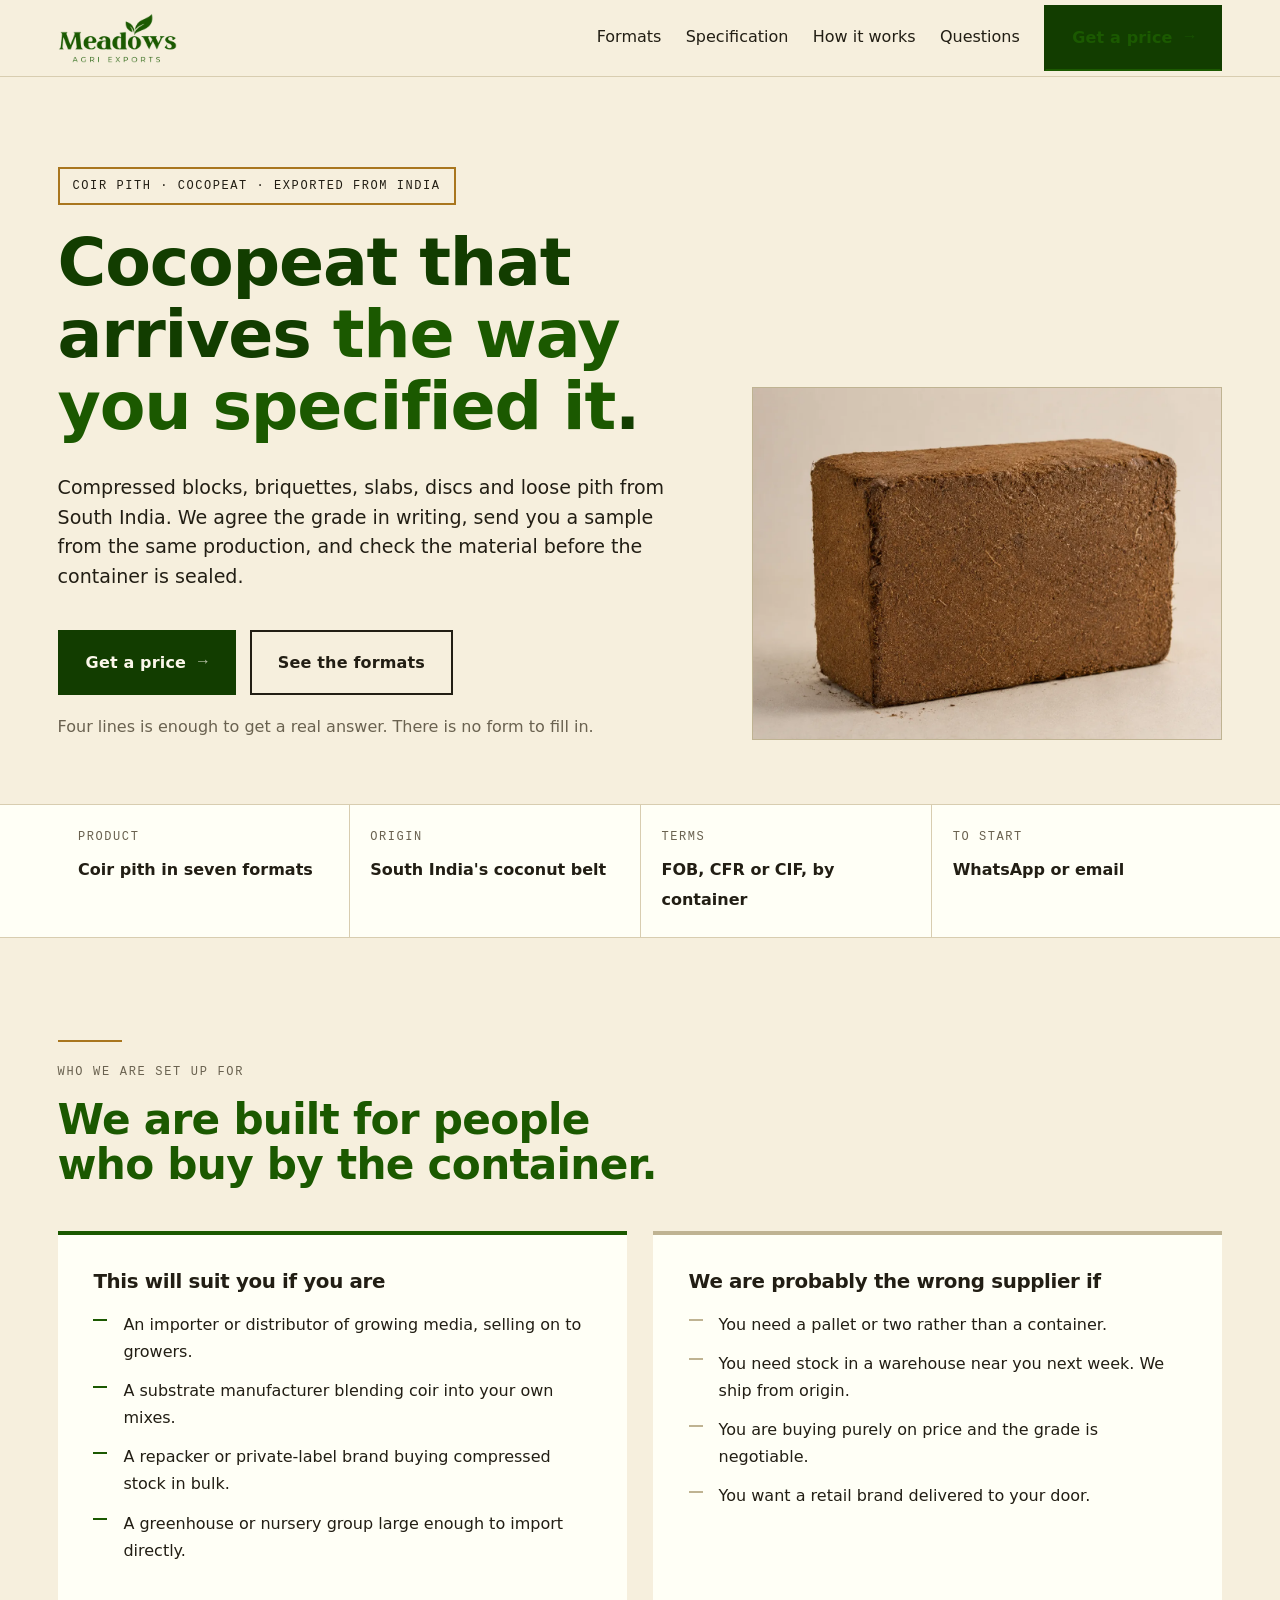
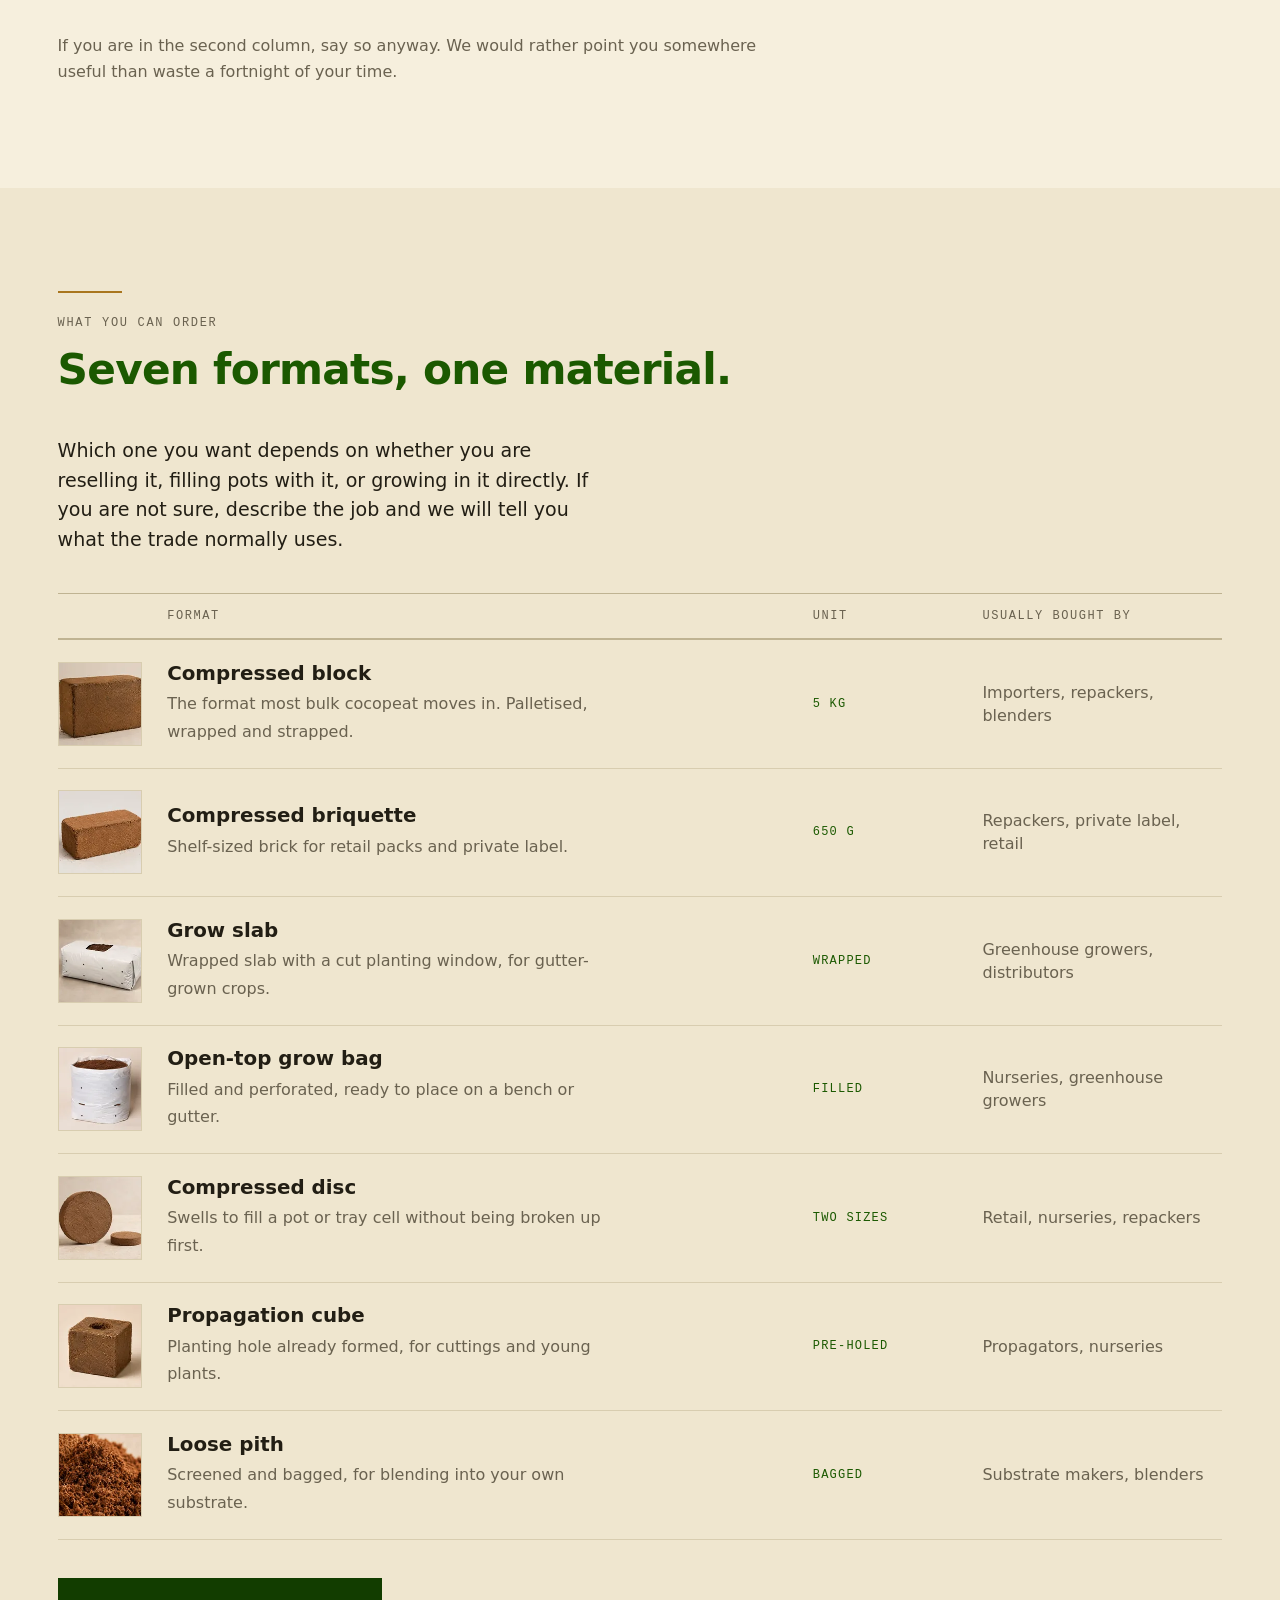
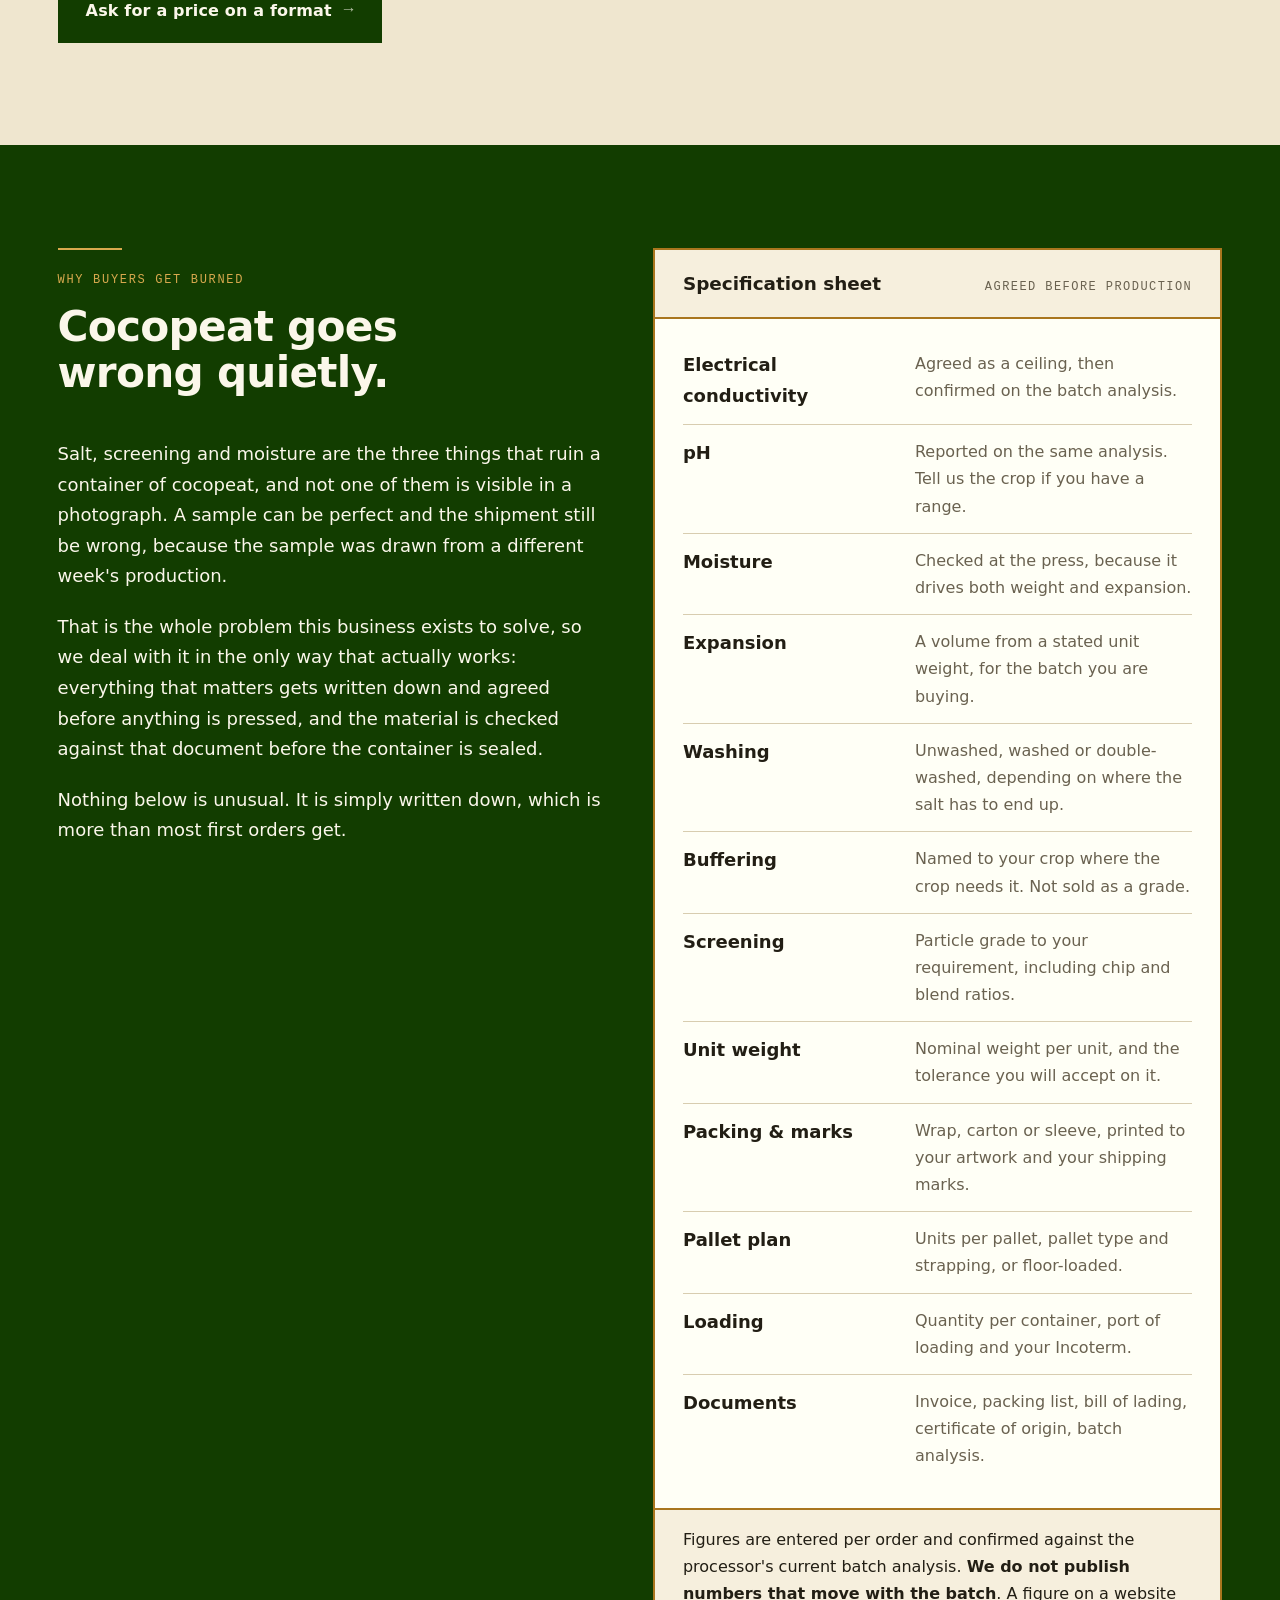
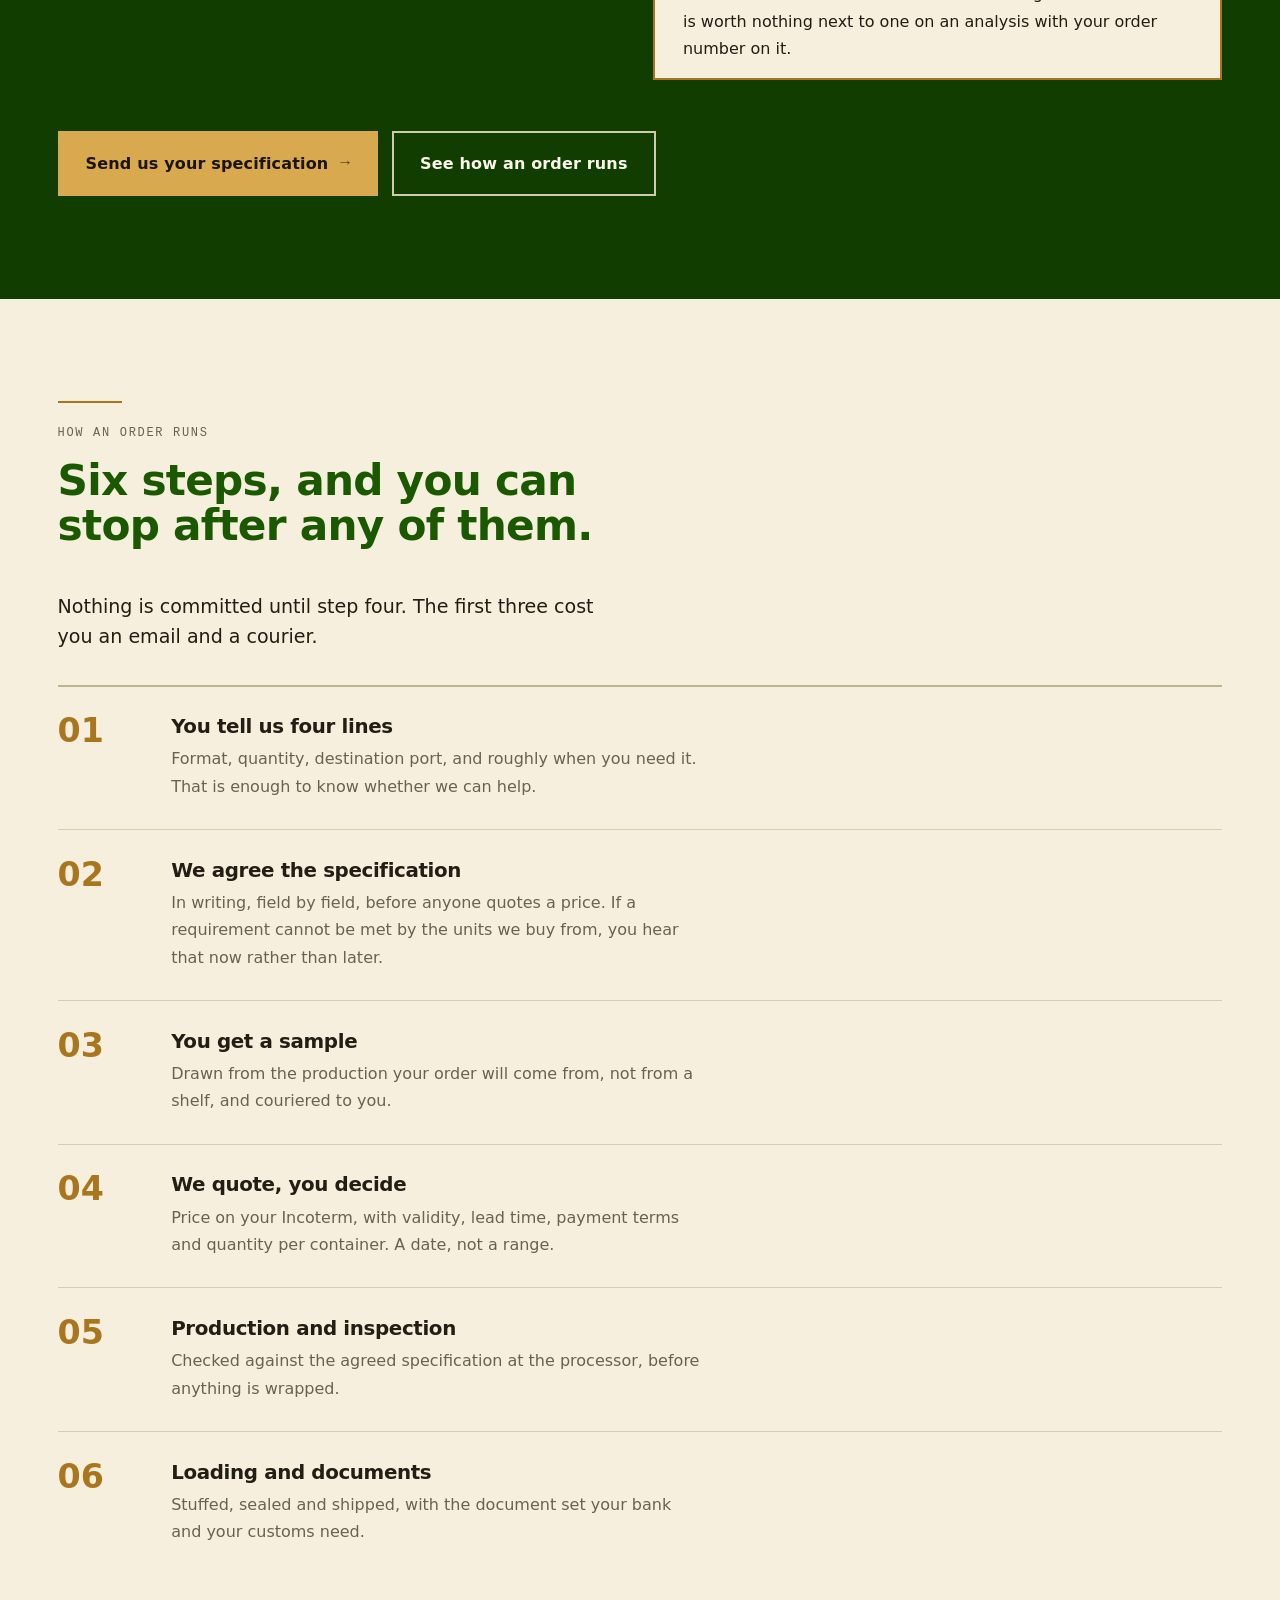
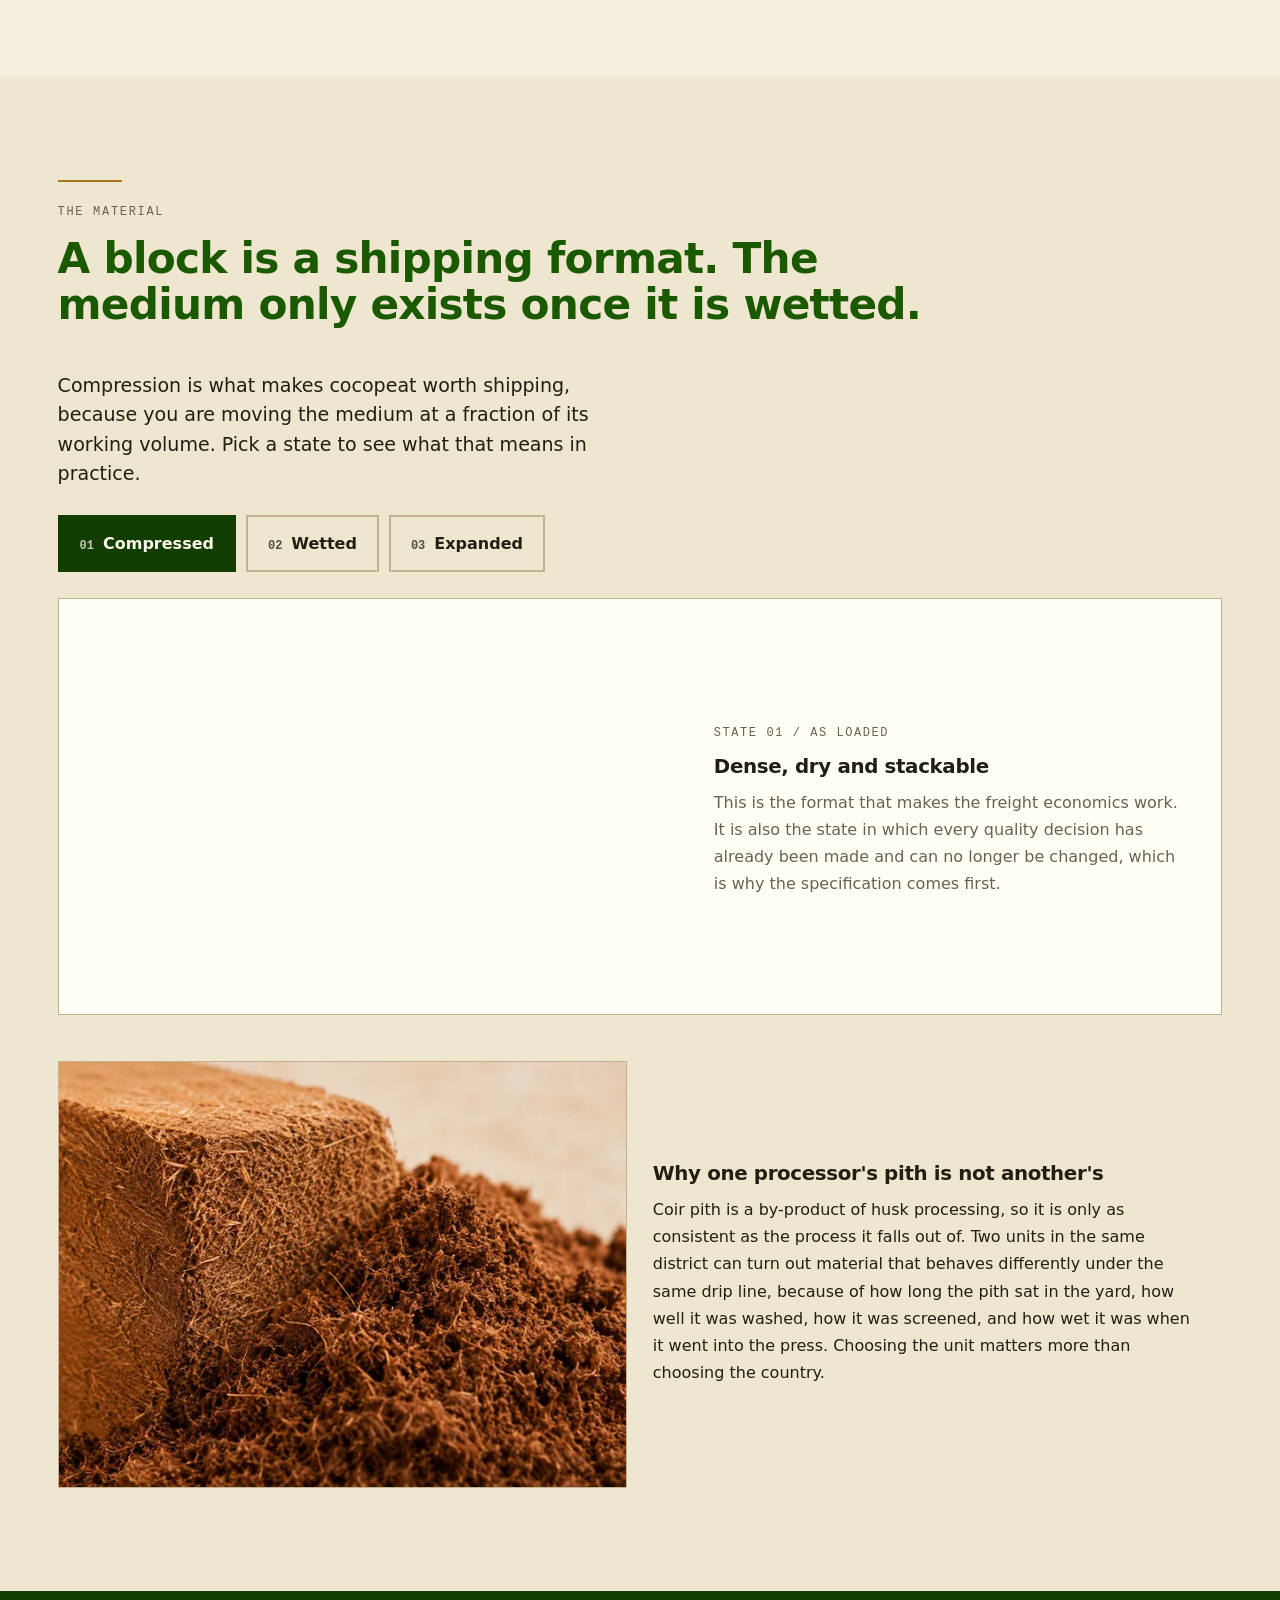
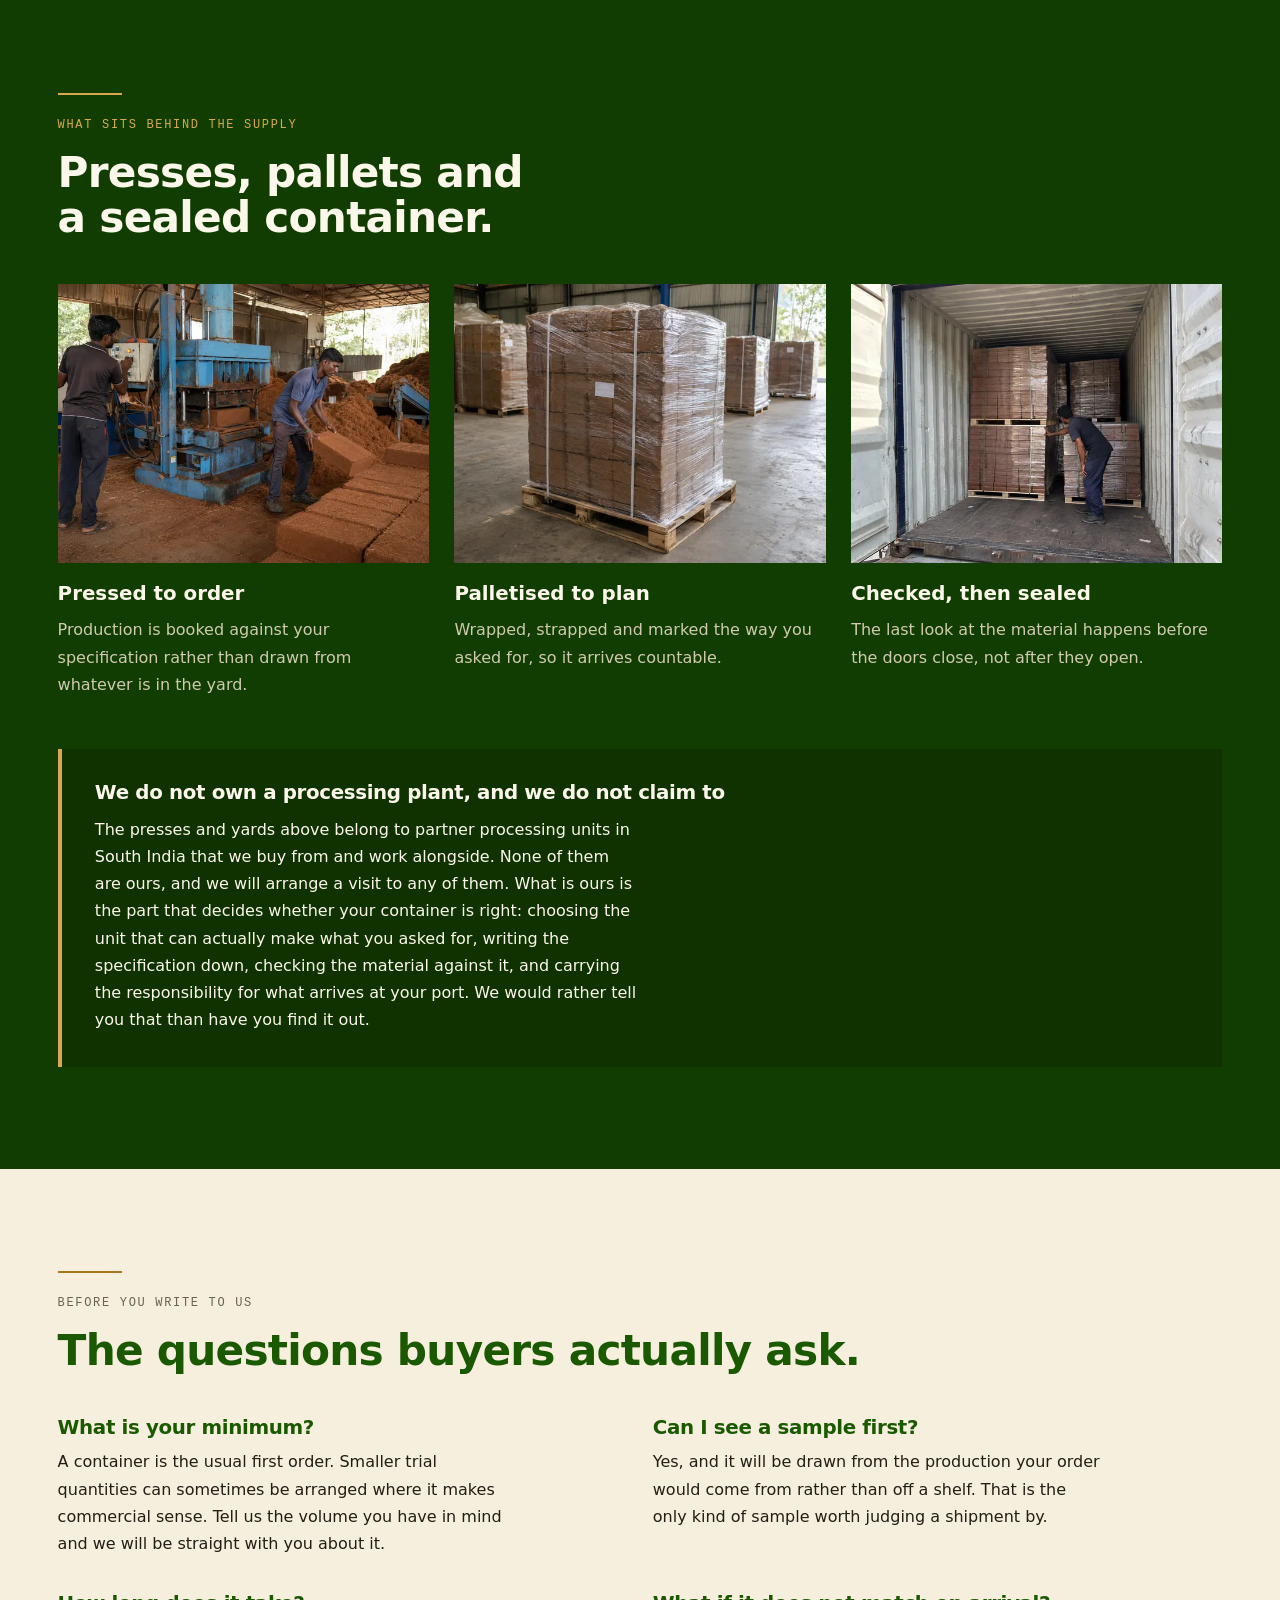
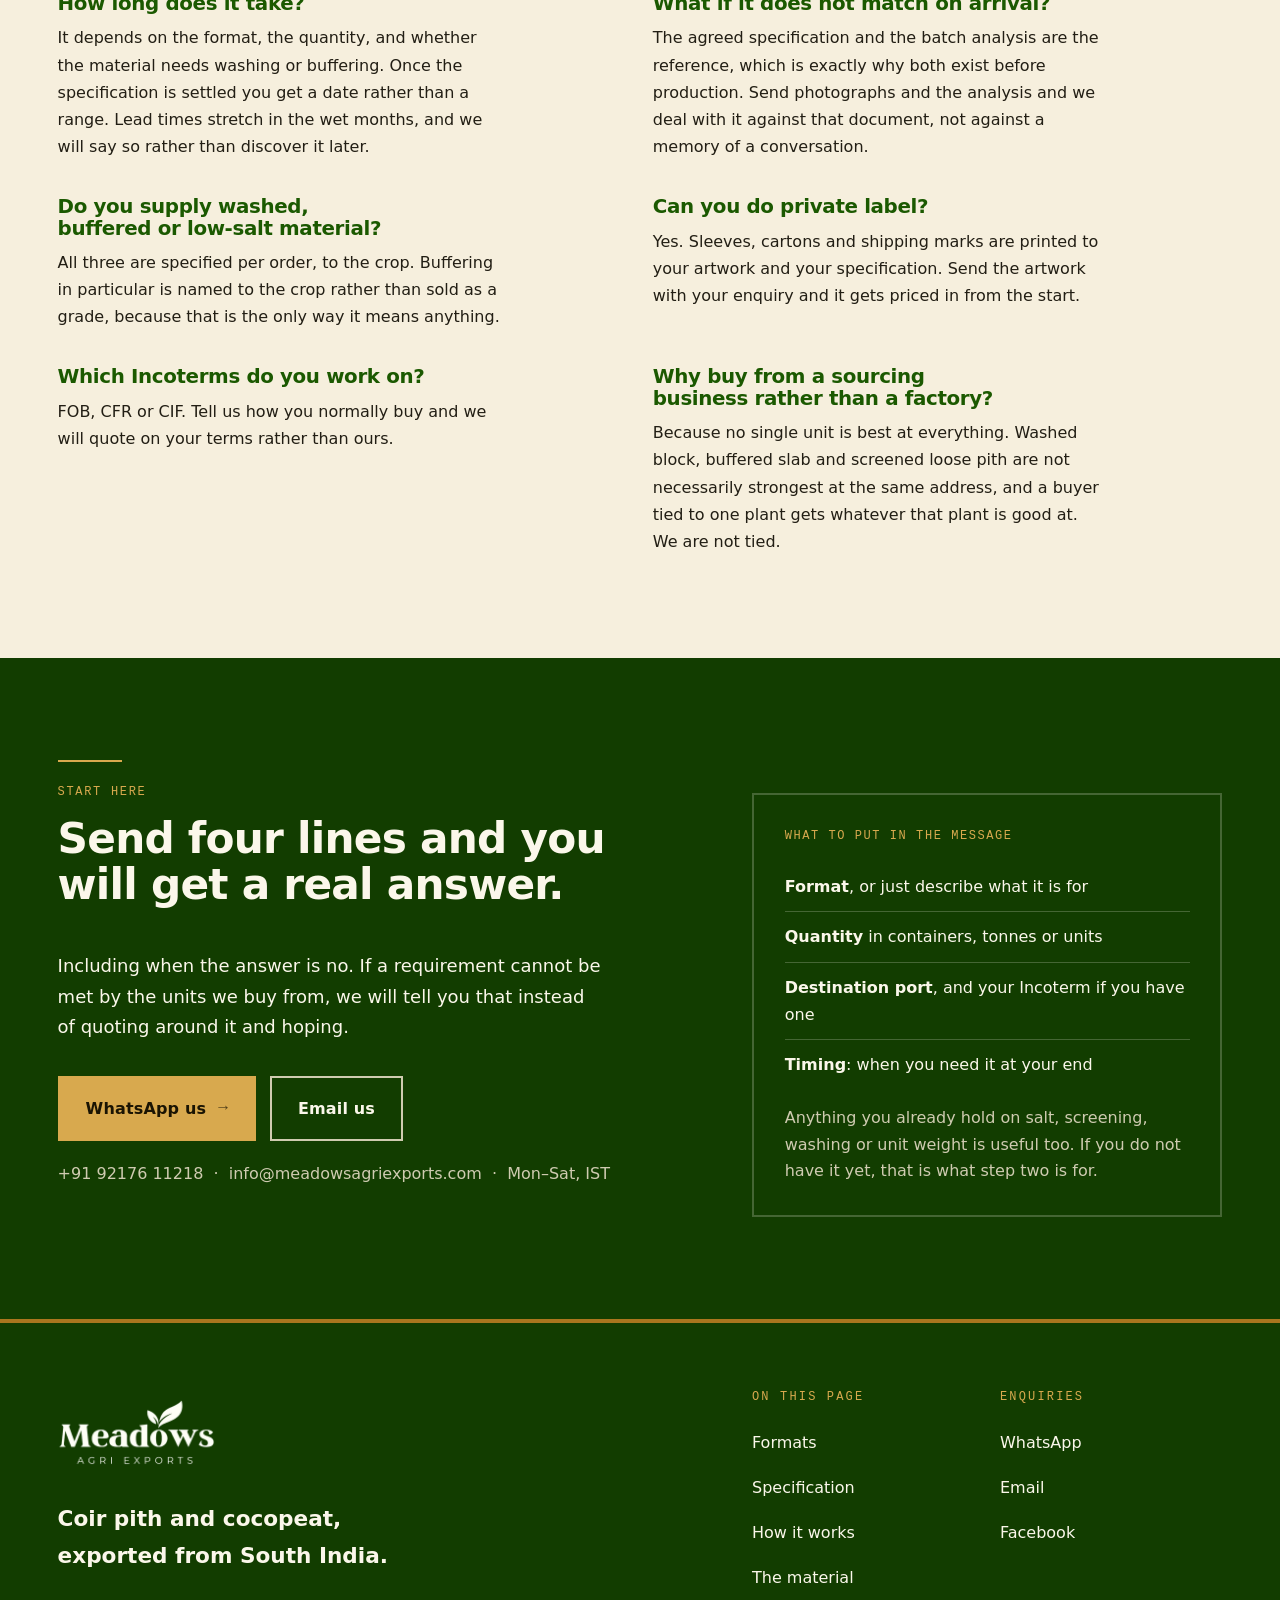
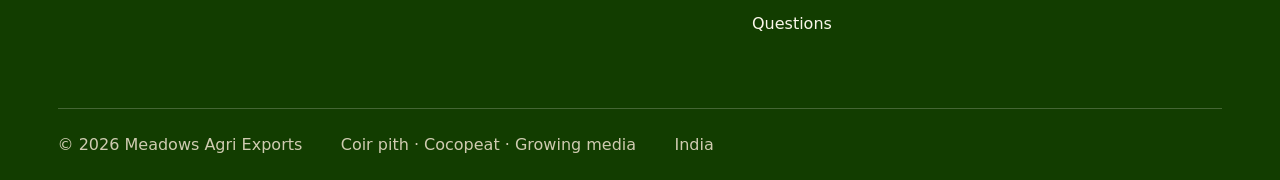
==== commit 9f104bc8: "Rebuild as a single page in the original brand colours Replaces the five-page navy build. Same produ" ====
--- a/index.html
+++ b/index.html
@@ -3,17 +3,17 @@
 <head>
 <meta charset="utf-8">
 <meta name="viewport" content="width=device-width, initial-scale=1">
-<title>Coir Pith &amp; Cocopeat Export from South India — Meadows Agri Exports</title>
-<meta name="description" content="Exporter of coir pith growing media from South India. Compressed cocopeat blocks, briquettes, grow slabs, discs and loose pith, sourced from established coir processors, inspected before loading and shipped under your own marks.">
+<title>Cocopeat &amp; Coir Pith Export from India | Meadows Agri Exports</title>
+<meta name="description" content="Cocopeat that arrives the way you specified it. Compressed coir pith blocks, briquettes, slabs, discs and loose pith exported from South India. The grade is agreed in writing, sample from the same production, material checked before the container is sealed.">
 <meta name="google-site-verification" content="IF-ziBEYISyrx5WHCY58JcKxKCpqU1cr7YklDWvKCZM">
 <link rel="canonical" href="https://meadowsagriexports.com/">
 <meta property="og:type" content="website">
-<meta property="og:title" content="Coir Pith &amp; Cocopeat Export from South India — Meadows Agri Exports">
-<meta property="og:description" content="Exporter of coir pith growing media from South India. Compressed cocopeat blocks, briquettes, grow slabs, discs and loose pith.">
+<meta property="og:title" content="Cocopeat &amp; Coir Pith Export from India | Meadows Agri Exports">
+<meta property="og:description" content="Cocopeat that arrives the way you specified it. Grade agreed in writing, sample from the same production, material checked before the container is sealed.">
 <meta property="og:url" content="https://meadowsagriexports.com/">
 <meta property="og:image" content="https://meadowsagriexports.com/assets/img/spec-block-1200.jpg">
 <meta name="twitter:card" content="summary_large_image">
-<meta name="theme-color" content="#1F3A5F">
+<meta name="theme-color" content="#123D00">
 <link rel="icon" href="favicon.svg" type="image/svg+xml">
 <link rel="icon" href="favicon.png" sizes="512x512" type="image/png">
 <link rel="apple-touch-icon" href="apple-touch-icon.png">
@@ -25,442 +25,585 @@
 
 <header class="nav">
   <div class="nav__in">
-    <a class="wm" href="index.html" aria-label="Meadows Agri Exports, home">
-      <span class="wm__n">Meadows</span>
-      <span class="wm__r"></span>
-      <span class="wm__s">Agri Exports</span>
+    <a class="wm" href="#top" aria-label="Meadows Agri Exports, top of page">
+      <picture>
+        <source type="image/webp" srcset="assets/img/brand/logo-green-320.webp 320w, assets/img/brand/logo-green-640.webp 640w" sizes="120px">
+        <img src="assets/img/brand/logo-green-320.png" alt="Meadows Agri Exports" width="720" height="301" fetchpriority="high" decoding="async">
+      </picture>
     </a>
-    <nav class="nav__links" aria-label="Primary">
-      <a href="formats.html">Formats</a>
-      <a href="supply.html">Supply</a>
-      <a href="origin.html">Origin</a>
-      <a class="btn btn--fill" href="contact.html">Enquire<span class="btn__x" aria-hidden="true">&rarr;</span></a>
+    <nav class="nav__links" aria-label="Sections">
+      <a href="#formats">Formats</a>
+      <a href="#specification">Specification</a>
+      <a href="#how">How it works</a>
+      <a href="#questions">Questions</a>
+      <a class="btn btn--go" href="#contact">Get a price<span class="btn__x" aria-hidden="true">&rarr;</span></a>
     </nav>
     <button class="nav__burger" type="button" aria-expanded="false" aria-controls="menu">Menu</button>
   </div>
 </header>
 
 <div class="nav__panel" id="menu" data-open="false">
-  <a href="formats.html">Formats</a>
-  <a href="supply.html">Supply</a>
-  <a href="origin.html">Origin</a>
-  <a href="contact.html">Contact</a>
-  <a class="btn btn--fill" href="contact.html">Start an enquiry<span class="btn__x" aria-hidden="true">&rarr;</span></a>
+  <a href="#formats">Formats</a>
+  <a href="#specification">Specification</a>
+  <a href="#how">How it works</a>
+  <a href="#material">The material</a>
+  <a href="#questions">Questions</a>
+  <a class="btn btn--onDark" href="#contact">Get a price<span class="btn__x" aria-hidden="true">&rarr;</span></a>
 </div>
 
 <main id="main">
-
-  <!-- ==================================================================
-       HERO
+  <span id="top"></span>
+
+  <!-- ==================================================================
+       1. HERO: the promise, not the product tour
        =================================================================== -->
   <section class="hero">
-    <div class="wrap grid hero__in">
+    <div class="wrap grid">
       <div class="c1-7">
-        <span class="hero__eye lz" style="--i:0">Cocopeat growing media</span>
-        <h1 class="hero__h">
-          <i class="lz" style="--i:1">Coir pith</i>
-          <i class="lz" style="--i:2">export</i>
-          <i class="lz" style="--i:3">from India</i>
-        </h1>
-        <p class="hero__sub lz" style="--i:5">Compressed blocks, briquettes, grow slabs, discs and loose pith — sourced from established coir processors in South India, inspected before loading, and shipped under your own marks.</p>
-        <div class="btns hero__btns lz" style="--i:6">
-          <a class="btn btn--fill" href="contact.html">Start an enquiry<span class="btn__x" aria-hidden="true">&rarr;</span></a>
-          <a class="btn btn--bone" href="formats.html">See the formats</a>
-        </div>
-      </div>
-
-      <figure class="plate hero__plate c8-12 lz lz--wipe" style="--i:4">
+        <span class="hero__k">Coir pith &middot; cocopeat &middot; exported from India</span>
+        <h1 class="hero__h">Cocopeat that arrives <em>the way you specified it</em>.</h1>
+        <p class="hero__sub">Compressed blocks, briquettes, slabs, discs and loose pith from South India. We agree the grade in writing, send you a sample from the same production, and check the material before the container is sealed.</p>
+        <div class="btns hero__btns">
+          <a class="btn btn--go" href="#contact">Get a price<span class="btn__x" aria-hidden="true">&rarr;</span></a>
+          <a class="btn btn--line" href="#formats">See the formats</a>
+        </div>
+        <p class="hero__ass">Four lines is enough to get a real answer. There is no form to fill in.</p>
+      </div>
+
+      <figure class="hero__fig framed c8-12">
         <picture>
-          <source type="image/webp" srcset="assets/img/spec-block-640.webp 640w, assets/img/spec-block-1200.webp 1200w, assets/img/spec-block-1448.webp 1448w" sizes="(max-width: 1080px) 92vw, 38vw">
-          <img src="assets/img/spec-block-1200.jpg" alt="A 5 kg compressed coir pith block photographed in three-quarter view, showing compression marks, loose fibres along one edge and crumbs at its base." width="1448" height="1086" class="r-4-3" fetchpriority="high" decoding="async">
+          <source type="image/webp" srcset="assets/img/spec-block-640.webp 640w, assets/img/spec-block-1200.webp 1200w" sizes="(max-width: 1080px) 92vw, 38vw">
+          <img src="assets/img/spec-block-1200.jpg" alt="A 5 kg compressed coir pith block in three-quarter view, showing compression marks, loose fibres along one edge and crumbs at its base." width="1448" height="1086" fetchpriority="high" decoding="async">
         </picture>
-        <figcaption class="plate__cap"><b>Plate 01</b> 5 kg compressed block <span>Studio reference</span></figcaption>
       </figure>
     </div>
-
-    <div class="wrap hero__strip lz" style="--i:7">
-      <ul>
-        <li>Formats</li>
-        <li>5 kg block</li>
-        <li>650 g briquette</li>
-        <li>Grow slab</li>
-        <li>Open-top bag</li>
-        <li>Disc</li>
-        <li>Cube</li>
-        <li>Loose pith</li>
-      </ul>
-    </div>
-  </section>
-
-  <!-- ==================================================================
-       SPECIFICATION — the material
-       =================================================================== -->
-  <section class="sec" id="material">
+  </section>
+
+  <!-- The four things a buyer checks first, in one line -->
+  <section class="strip">
+    <div class="wrap strip__in">
+      <div class="strip__i">
+        <span class="strip__k">Product</span>
+        <span class="strip__v">Coir pith in seven formats</span>
+      </div>
+      <div class="strip__i">
+        <span class="strip__k">Origin</span>
+        <span class="strip__v">South India's coconut belt</span>
+      </div>
+      <div class="strip__i">
+        <span class="strip__k">Terms</span>
+        <span class="strip__v">FOB, CFR or CIF, by container</span>
+      </div>
+      <div class="strip__i">
+        <span class="strip__k">To start</span>
+        <span class="strip__v">WhatsApp or email</span>
+      </div>
+    </div>
+  </section>
+
+  <!-- ==================================================================
+       2. QUALIFY: say who this is for, and who it is not
+       =================================================================== -->
+  <section class="sec" id="who">
     <div class="wrap">
-      <p class="doc reveal"><span>Specification</span><span class="doc__of">The material</span></p>
+      <div class="open rv">
+        <div class="open__rule"></div>
+        <span class="open__k">Who we are set up for</span>
+        <h2 class="open__h">We are built for people who buy by the container.</h2>
+      </div>
+
+      <div class="qual rv" style="--d:.06s">
+        <div class="qual__c">
+          <h3 class="qual__h">This will suit you if you are</h3>
+          <ul class="qual__l">
+            <li>An importer or distributor of growing media, selling on to growers.</li>
+            <li>A substrate manufacturer blending coir into your own mixes.</li>
+            <li>A repacker or private-label brand buying compressed stock in bulk.</li>
+            <li>A greenhouse or nursery group large enough to import directly.</li>
+          </ul>
+        </div>
+        <div class="qual__c qual__c--no">
+          <h3 class="qual__h">We are probably the wrong supplier if</h3>
+          <ul class="qual__l">
+            <li>You need a pallet or two rather than a container.</li>
+            <li>You need stock in a warehouse near you next week. We ship from origin.</li>
+            <li>You are buying purely on price and the grade is negotiable.</li>
+            <li>You want a retail brand delivered to your door.</li>
+          </ul>
+        </div>
+      </div>
+
+      <p class="note rv" style="--d:.1s;margin-top:clamp(26px,2.6vw,38px)">If you are in the second column, say so anyway. We would rather point you somewhere useful than waste a fortnight of your time.</p>
+    </div>
+  </section>
+
+  <!-- ==================================================================
+       3. THE OFFER: formats, shown plainly and all at once
+       =================================================================== -->
+  <section class="band band--paper2 sec" id="formats">
+    <div class="wrap">
+      <div class="open rv">
+        <div class="open__rule"></div>
+        <span class="open__k">What you can order</span>
+        <h2 class="open__h">Seven formats, one material.</h2>
+      </div>
+      <p class="lead rv" style="--d:.05s;margin-bottom:clamp(30px,3vw,46px)">Which one you want depends on whether you are reselling it, filling pots with it, or growing in it directly. If you are not sure, describe the job and we will tell you what the trade normally uses.</p>
+
+      <div class="fmt rv" style="--d:.08s">
+        <div class="fmt__hd" aria-hidden="true">
+          <span></span>
+          <span>Format</span>
+          <span>Unit</span>
+          <span>Usually bought by</span>
+        </div>
+
+        <div class="fmt__r">
+          <span class="fmt__fig" aria-hidden="true">
+            <picture><source type="image/webp" srcset="assets/img/spec-block-t160.webp 160w, assets/img/spec-block-t320.webp 320w" sizes="84px"><img src="assets/img/spec-block-t160.jpg" alt="" width="160" height="160" loading="lazy" decoding="async"></picture>
+          </span>
+          <span>
+            <span class="fmt__n">Compressed block</span>
+            <span class="fmt__d">The format most bulk cocopeat moves in. Palletised, wrapped and strapped.</span>
+          </span>
+          <span class="fmt__u">5 kg</span>
+          <span class="fmt__w">Importers, repackers, blenders</span>
+        </div>
+
+        <div class="fmt__r">
+          <span class="fmt__fig" aria-hidden="true">
+            <picture><source type="image/webp" srcset="assets/img/spec-briquette-t160.webp 160w, assets/img/spec-briquette-t320.webp 320w" sizes="84px"><img src="assets/img/spec-briquette-t160.jpg" alt="" width="160" height="160" loading="lazy" decoding="async"></picture>
+          </span>
+          <span>
+            <span class="fmt__n">Compressed briquette</span>
+            <span class="fmt__d">Shelf-sized brick for retail packs and private label.</span>
+          </span>
+          <span class="fmt__u">650 g</span>
+          <span class="fmt__w">Repackers, private label, retail</span>
+        </div>
+
+        <div class="fmt__r">
+          <span class="fmt__fig" aria-hidden="true">
+            <picture><source type="image/webp" srcset="assets/img/spec-slab-t160.webp 160w, assets/img/spec-slab-t320.webp 320w" sizes="84px"><img src="assets/img/spec-slab-t160.jpg" alt="" width="160" height="160" loading="lazy" decoding="async"></picture>
+          </span>
+          <span>
+            <span class="fmt__n">Grow slab</span>
+            <span class="fmt__d">Wrapped slab with a cut planting window, for gutter-grown crops.</span>
+          </span>
+          <span class="fmt__u">Wrapped</span>
+          <span class="fmt__w">Greenhouse growers, distributors</span>
+        </div>
+
+        <div class="fmt__r">
+          <span class="fmt__fig" aria-hidden="true">
+            <picture><source type="image/webp" srcset="assets/img/spec-growbag-t160.webp 160w, assets/img/spec-growbag-t320.webp 320w" sizes="84px"><img src="assets/img/spec-growbag-t160.jpg" alt="" width="160" height="160" loading="lazy" decoding="async"></picture>
+          </span>
+          <span>
+            <span class="fmt__n">Open-top grow bag</span>
+            <span class="fmt__d">Filled and perforated, ready to place on a bench or gutter.</span>
+          </span>
+          <span class="fmt__u">Filled</span>
+          <span class="fmt__w">Nurseries, greenhouse growers</span>
+        </div>
+
+        <div class="fmt__r">
+          <span class="fmt__fig" aria-hidden="true">
+            <picture><source type="image/webp" srcset="assets/img/spec-disc-t160.webp 160w, assets/img/spec-disc-t320.webp 320w" sizes="84px"><img src="assets/img/spec-disc-t160.jpg" alt="" width="160" height="160" loading="lazy" decoding="async"></picture>
+          </span>
+          <span>
+            <span class="fmt__n">Compressed disc</span>
+            <span class="fmt__d">Swells to fill a pot or tray cell without being broken up first.</span>
+          </span>
+          <span class="fmt__u">Two sizes</span>
+          <span class="fmt__w">Retail, nurseries, repackers</span>
+        </div>
+
+        <div class="fmt__r">
+          <span class="fmt__fig" aria-hidden="true">
+            <picture><source type="image/webp" srcset="assets/img/spec-cube-t160.webp 160w, assets/img/spec-cube-t320.webp 320w" sizes="84px"><img src="assets/img/spec-cube-t160.jpg" alt="" width="160" height="160" loading="lazy" decoding="async"></picture>
+          </span>
+          <span>
+            <span class="fmt__n">Propagation cube</span>
+            <span class="fmt__d">Planting hole already formed, for cuttings and young plants.</span>
+          </span>
+          <span class="fmt__u">Pre-holed</span>
+          <span class="fmt__w">Propagators, nurseries</span>
+        </div>
+
+        <div class="fmt__r">
+          <span class="fmt__fig" aria-hidden="true">
+            <picture><source type="image/webp" srcset="assets/img/spec-loose-t160.webp 160w, assets/img/spec-loose-t320.webp 320w" sizes="84px"><img src="assets/img/spec-loose-t160.jpg" alt="" width="160" height="160" loading="lazy" decoding="async"></picture>
+          </span>
+          <span>
+            <span class="fmt__n">Loose pith</span>
+            <span class="fmt__d">Screened and bagged, for blending into your own substrate.</span>
+          </span>
+          <span class="fmt__u">Bagged</span>
+          <span class="fmt__w">Substrate makers, blenders</span>
+        </div>
+      </div>
+
+      <div class="btns rv" style="--d:.1s;margin-top:clamp(30px,3vw,44px)">
+        <a class="btn btn--go" href="#contact">Ask for a price on a format<span class="btn__x" aria-hidden="true">&rarr;</span></a>
+      </div>
+    </div>
+  </section>
+
+  <!-- ==================================================================
+       4. RISK REVERSAL: the actual product being sold
+       =================================================================== -->
+  <section class="band band--dark sec" id="specification">
+    <div class="wrap">
       <div class="grid">
-        <div class="c1-6 reveal">
-          <h2 class="stmt">Coir pith is what is left when a coconut husk is separated into fibre.</h2>
-          <div class="prose" style="margin-top:26px">
-            <p>Compressed, it ships as a dense block at a fraction of its working volume. Wetted, it opens back into an airy, water-holding medium that professional growers use in place of peat.</p>
-            <p>What varies between one processor and the next is exactly what matters commercially: how thoroughly the pith has been washed, whether it has been buffered, how it has been screened, and how consistent the moisture is at the point of compression. Those are the things we check before a container is loaded, and the things we put in writing before you order.</p>
-          </div>
-        </div>
-
-        <figure class="plate c8-12 reveal" style="--d:.1s">
-          <picture>
-            <source type="image/webp" srcset="assets/img/material-macro-640.webp 640w, assets/img/material-macro-1200.webp 1200w, assets/img/material-macro-1448.webp 1448w" sizes="(max-width: 1080px) 92vw, 40vw">
-            <img src="assets/img/material-macro-1200.jpg" alt="Close detail of a compressed coir pith block beside loose expanded pith, showing individual fibres, pith particles and the compressed face." width="1448" height="1086" class="r-4-3" loading="lazy" decoding="async">
-          </picture>
-          <figcaption class="plate__cap"><b>Plate 02</b> Compressed face and loose pith <span>Detail</span></figcaption>
-        </figure>
-      </div>
-    </div>
-  </section>
-
-  <!-- ==================================================================
-       PACKING LIST — formats
-       =================================================================== -->
-  <section class="band band--stone2 sec" id="formats">
+        <div class="c1-6">
+          <div class="open rv">
+            <div class="open__rule"></div>
+            <span class="open__k">Why buyers get burned</span>
+            <h2 class="open__h">Cocopeat goes wrong quietly.</h2>
+          </div>
+          <div class="prose rv" style="--d:.06s">
+            <p>Salt, screening and moisture are the three things that ruin a container of cocopeat, and not one of them is visible in a photograph. A sample can be perfect and the shipment still be wrong, because the sample was drawn from a different week's production.</p>
+            <p>That is the whole problem this business exists to solve, so we deal with it in the only way that actually works: everything that matters gets written down and agreed before anything is pressed, and the material is checked against that document before the container is sealed.</p>
+            <p>Nothing below is unusual. It is simply written down, which is more than most first orders get.</p>
+          </div>
+        </div>
+
+        <div class="c7-12 rv" style="--d:.1s">
+          <div class="spec">
+            <div class="spec__hd">
+              <span class="spec__t">Specification sheet</span>
+              <span class="spec__meta">Agreed before production</span>
+            </div>
+            <div class="spec__b">
+              <dl>
+                <div class="spec__r"><dt>Electrical conductivity</dt><dd>Agreed as a ceiling, then confirmed on the batch analysis.</dd></div>
+                <div class="spec__r"><dt>pH</dt><dd>Reported on the same analysis. Tell us the crop if you have a range.</dd></div>
+                <div class="spec__r"><dt>Moisture</dt><dd>Checked at the press, because it drives both weight and expansion.</dd></div>
+                <div class="spec__r"><dt>Expansion</dt><dd>A volume from a stated unit weight, for the batch you are buying.</dd></div>
+                <div class="spec__r"><dt>Washing</dt><dd>Unwashed, washed or double-washed, depending on where the salt has to end up.</dd></div>
+                <div class="spec__r"><dt>Buffering</dt><dd>Named to your crop where the crop needs it. Not sold as a grade.</dd></div>
+                <div class="spec__r"><dt>Screening</dt><dd>Particle grade to your requirement, including chip and blend ratios.</dd></div>
+                <div class="spec__r"><dt>Unit weight</dt><dd>Nominal weight per unit, and the tolerance you will accept on it.</dd></div>
+                <div class="spec__r"><dt>Packing &amp; marks</dt><dd>Wrap, carton or sleeve, printed to your artwork and your shipping marks.</dd></div>
+                <div class="spec__r"><dt>Pallet plan</dt><dd>Units per pallet, pallet type and strapping, or floor-loaded.</dd></div>
+                <div class="spec__r"><dt>Loading</dt><dd>Quantity per container, port of loading and your Incoterm.</dd></div>
+                <div class="spec__r"><dt>Documents</dt><dd>Invoice, packing list, bill of lading, certificate of origin, batch analysis.</dd></div>
+              </dl>
+            </div>
+            <div class="spec__f">
+              Figures are entered per order and confirmed against the processor's current batch analysis. <strong>We do not publish numbers that move with the batch</strong>. A figure on a website is worth nothing next to one on an analysis with your order number on it.
+            </div>
+          </div>
+        </div>
+      </div>
+
+      <div class="btns rv" style="--d:.14s;margin-top:clamp(38px,4vw,60px)">
+        <a class="btn btn--onDark" href="#contact">Send us your specification<span class="btn__x" aria-hidden="true">&rarr;</span></a>
+        <a class="btn btn--ghostDark" href="#how">See how an order runs</a>
+      </div>
+    </div>
+  </section>
+
+  <!-- ==================================================================
+       5. HOW IT WORKS: the funnel, stated
+       =================================================================== -->
+  <section class="sec" id="how">
     <div class="wrap">
-      <p class="doc reveal"><span>Packing list</span><span class="doc__of">Formats we supply</span></p>
+      <div class="open rv">
+        <div class="open__rule"></div>
+        <span class="open__k">How an order runs</span>
+        <h2 class="open__h">Six steps, and you can stop after any of them.</h2>
+      </div>
+      <p class="lead rv" style="--d:.05s;margin-bottom:clamp(26px,2.6vw,40px)">Nothing is committed until step four. The first three cost you an email and a courier.</p>
+
+      <div class="steps rv" style="--d:.08s">
+        <div class="steps__i">
+          <span class="steps__n">01</span>
+          <div>
+            <h3 class="steps__h">You tell us four lines</h3>
+            <p class="steps__t">Format, quantity, destination port, and roughly when you need it. That is enough to know whether we can help.</p>
+          </div>
+        </div>
+        <div class="steps__i">
+          <span class="steps__n">02</span>
+          <div>
+            <h3 class="steps__h">We agree the specification</h3>
+            <p class="steps__t">In writing, field by field, before anyone quotes a price. If a requirement cannot be met by the units we buy from, you hear that now rather than later.</p>
+          </div>
+        </div>
+        <div class="steps__i">
+          <span class="steps__n">03</span>
+          <div>
+            <h3 class="steps__h">You get a sample</h3>
+            <p class="steps__t">Drawn from the production your order will come from, not from a shelf, and couriered to you.</p>
+          </div>
+        </div>
+        <div class="steps__i">
+          <span class="steps__n">04</span>
+          <div>
+            <h3 class="steps__h">We quote, you decide</h3>
+            <p class="steps__t">Price on your Incoterm, with validity, lead time, payment terms and quantity per container. A date, not a range.</p>
+          </div>
+        </div>
+        <div class="steps__i">
+          <span class="steps__n">05</span>
+          <div>
+            <h3 class="steps__h">Production and inspection</h3>
+            <p class="steps__t">Checked against the agreed specification at the processor, before anything is wrapped.</p>
+          </div>
+        </div>
+        <div class="steps__i">
+          <span class="steps__n">06</span>
+          <div>
+            <h3 class="steps__h">Loading and documents</h3>
+            <p class="steps__t">Stuffed, sealed and shipped, with the document set your bank and your customs need.</p>
+          </div>
+        </div>
+      </div>
+    </div>
+  </section>
+
+  <!-- ==================================================================
+       6. THE MATERIAL: selected by the reader, not by scrolling
+       =================================================================== -->
+  <section class="band band--paper2 sec" id="material">
+    <div class="wrap">
+      <div class="open rv">
+        <div class="open__rule"></div>
+        <span class="open__k">The material</span>
+        <h2 class="open__h">A block is a shipping format. The medium only exists once it is wetted.</h2>
+      </div>
+
       <div class="grid">
-        <div class="c1-12 reveal">
-          <div class="pack">
-            <div class="pack__hd" aria-hidden="true">
-              <span></span>
-              <span>Item &amp; description of goods</span>
-              <span>Bought by</span>
-              <span></span>
-            </div>
-
-            <a class="pack__i" href="formats.html#block">
-              <span class="pack__fig" aria-hidden="true">
-                <picture>
-                  <source type="image/webp" srcset="assets/img/spec-block-t160.webp 160w, assets/img/spec-block-t320.webp 320w" sizes="76px">
-                  <img src="assets/img/spec-block-t160.jpg" alt="" width="160" height="160" loading="lazy" decoding="async">
-                </picture>
-              </span>
-              <span class="pack__body">
-                <span class="pack__ln"><b class="pack__no">01</b><b class="pack__n">Compressed block</b><i class="pack__unit">5 kg</i></span>
-                <span class="pack__d">The flagship bulk format. Palletised, wrapped and strapped for container loading.</span>
-              </span>
-              <span class="pack__who">Importers &middot; repackers &middot; blenders</span>
-              <span class="pack__go" aria-hidden="true">&rarr;</span>
-            </a>
-
-            <a class="pack__i" href="formats.html#briquette">
-              <span class="pack__fig" aria-hidden="true">
-                <picture>
-                  <source type="image/webp" srcset="assets/img/spec-briquette-t160.webp 160w, assets/img/spec-briquette-t320.webp 320w" sizes="76px">
-                  <img src="assets/img/spec-briquette-t160.jpg" alt="" width="160" height="160" loading="lazy" decoding="async">
-                </picture>
-              </span>
-              <span class="pack__body">
-                <span class="pack__ln"><b class="pack__no">02</b><b class="pack__n">Compressed briquette</b><i class="pack__unit">650 g</i></span>
-                <span class="pack__d">Small dense brick for retail packs, repackers and private label.</span>
-              </span>
-              <span class="pack__who">Repackers &middot; private label &middot; retail</span>
-              <span class="pack__go" aria-hidden="true">&rarr;</span>
-            </a>
-
-            <a class="pack__i" href="formats.html#slab">
-              <span class="pack__fig" aria-hidden="true">
-                <picture>
-                  <source type="image/webp" srcset="assets/img/spec-slab-t160.webp 160w, assets/img/spec-slab-t320.webp 320w" sizes="76px">
-                  <img src="assets/img/spec-slab-t160.jpg" alt="" width="160" height="160" loading="lazy" decoding="async">
-                </picture>
-              </span>
-              <span class="pack__body">
-                <span class="pack__ln"><b class="pack__no">03</b><b class="pack__n">Grow slab</b><i class="pack__unit">wrapped</i></span>
-                <span class="pack__d">Wrapped slab with a cut planting window, for gutter-grown crops.</span>
-              </span>
-              <span class="pack__who">Greenhouse growers &middot; distributors</span>
-              <span class="pack__go" aria-hidden="true">&rarr;</span>
-            </a>
-
-            <a class="pack__i" href="formats.html#bag">
-              <span class="pack__fig" aria-hidden="true">
-                <picture>
-                  <source type="image/webp" srcset="assets/img/spec-growbag-t160.webp 160w, assets/img/spec-growbag-t320.webp 320w" sizes="76px">
-                  <img src="assets/img/spec-growbag-t160.jpg" alt="" width="160" height="160" loading="lazy" decoding="async">
-                </picture>
-              </span>
-              <span class="pack__body">
-                <span class="pack__ln"><b class="pack__no">04</b><b class="pack__n">Open-top grow bag</b><i class="pack__unit">filled</i></span>
-                <span class="pack__d">Filled and perforated, ready to place on a bench or gutter.</span>
-              </span>
-              <span class="pack__who">Nurseries &middot; greenhouse growers</span>
-              <span class="pack__go" aria-hidden="true">&rarr;</span>
-            </a>
-
-            <a class="pack__i" href="formats.html#disc">
-              <span class="pack__fig" aria-hidden="true">
-                <picture>
-                  <source type="image/webp" srcset="assets/img/spec-disc-t160.webp 160w, assets/img/spec-disc-t320.webp 320w" sizes="76px">
-                  <img src="assets/img/spec-disc-t160.jpg" alt="" width="160" height="160" loading="lazy" decoding="async">
-                </picture>
-              </span>
-              <span class="pack__body">
-                <span class="pack__ln"><b class="pack__no">05</b><b class="pack__n">Compressed disc</b><i class="pack__unit">two sizes</i></span>
-                <span class="pack__d">Round format for pot and tray filling, in more than one diameter.</span>
-              </span>
-              <span class="pack__who">Retail &middot; nurseries &middot; repackers</span>
-              <span class="pack__go" aria-hidden="true">&rarr;</span>
-            </a>
-
-            <a class="pack__i" href="formats.html#cube">
-              <span class="pack__fig" aria-hidden="true">
-                <picture>
-                  <source type="image/webp" srcset="assets/img/spec-cube-t160.webp 160w, assets/img/spec-cube-t320.webp 320w" sizes="76px">
-                  <img src="assets/img/spec-cube-t160.jpg" alt="" width="160" height="160" loading="lazy" decoding="async">
-                </picture>
-              </span>
-              <span class="pack__body">
-                <span class="pack__ln"><b class="pack__no">06</b><b class="pack__n">Propagation cube</b><i class="pack__unit">pre-holed</i></span>
-                <span class="pack__d">Cube with a planting hole, for cuttings and transplanting.</span>
-              </span>
-              <span class="pack__who">Propagators &middot; nurseries</span>
-              <span class="pack__go" aria-hidden="true">&rarr;</span>
-            </a>
-
-            <a class="pack__i" href="formats.html#loose">
-              <span class="pack__fig" aria-hidden="true">
-                <picture>
-                  <source type="image/webp" srcset="assets/img/spec-loose-t160.webp 160w, assets/img/spec-loose-t320.webp 320w" sizes="76px">
-                  <img src="assets/img/spec-loose-t160.jpg" alt="" width="160" height="160" loading="lazy" decoding="async">
-                </picture>
-              </span>
-              <span class="pack__body">
-                <span class="pack__ln"><b class="pack__no">07</b><b class="pack__n">Loose pith</b><i class="pack__unit">bagged</i></span>
-                <span class="pack__d">Screened, uncompressed pith in bags, for blenders and substrate manufacturers.</span>
-              </span>
-              <span class="pack__who">Substrate makers &middot; blenders</span>
-              <span class="pack__go" aria-hidden="true">&rarr;</span>
-            </a>
-          </div>
-        </div>
-      </div>
-    </div>
-  </section>
-
-  <!-- ==================================================================
-       HYDRATION TEST — the signature moment
-       =================================================================== -->
-  <section class="hyd" id="hydration">
-    <div class="hyd__frame">
-      <div class="wrap grid">
-        <div class="hyd__stack c1-7">
-          <figure class="hyd__st">
+        <div class="c1-7">
+          <p class="lead rv" style="--d:.05s;margin-bottom:26px">Compression is what makes cocopeat worth shipping, because you are moving the medium at a fraction of its working volume. Pick a state to see what that means in practice.</p>
+
+          <div class="tabs rv" style="--d:.08s" role="tablist" aria-label="States of the material">
+            <button class="tab" type="button" role="tab" id="tb-1" aria-controls="pn-1" aria-selected="true"><span class="tab__n">01</span>Compressed</button>
+            <button class="tab" type="button" role="tab" id="tb-2" aria-controls="pn-2" aria-selected="false"><span class="tab__n">02</span>Wetted</button>
+            <button class="tab" type="button" role="tab" id="tb-3" aria-controls="pn-3" aria-selected="false"><span class="tab__n">03</span>Expanded</button>
+          </div>
+        </div>
+      </div>
+
+      <div class="panel rv" style="--d:.1s" id="pn-1" role="tabpanel" aria-labelledby="tb-1">
+        <div class="panel__in">
+          <figure class="panel__fig">
             <picture>
-              <source type="image/webp" srcset="assets/img/spec-block-640.webp 640w, assets/img/spec-block-1200.webp 1200w, assets/img/spec-block-1448.webp 1448w" sizes="(max-width: 860px) 92vw, 52vw">
-              <img src="assets/img/spec-block-1200.jpg" alt="The compressed block as it is loaded, dry and intact." width="1448" height="1086" class="r-4-3" loading="lazy" decoding="async">
+              <source type="image/webp" srcset="assets/img/spec-block-640.webp 640w, assets/img/spec-block-1200.webp 1200w" sizes="(max-width: 1080px) 96vw, 52vw">
+              <img src="assets/img/spec-block-1200.jpg" alt="The compressed block dry and intact, as it is loaded into a container." width="1448" height="1086" loading="lazy" decoding="async">
             </picture>
           </figure>
-          <figure class="hyd__st">
+          <div class="panel__b">
+            <span class="panel__k">State 01 / as loaded</span>
+            <h3 class="panel__h">Dense, dry and stackable</h3>
+            <p class="panel__t">This is the format that makes the freight economics work. It is also the state in which every quality decision has already been made and can no longer be changed, which is why the specification comes first.</p>
+          </div>
+        </div>
+      </div>
+
+      <div class="panel rv" style="--d:.1s" id="pn-2" role="tabpanel" aria-labelledby="tb-2">
+        <div class="panel__in">
+          <figure class="panel__fig">
             <picture>
-              <source type="image/webp" srcset="assets/img/expand-2-640.webp 640w, assets/img/expand-2-1200.webp 1200w, assets/img/expand-2-1448.webp 1448w" sizes="(max-width: 860px) 92vw, 52vw">
-              <img src="assets/img/expand-2-1200.jpg" alt="A block beside a basin of wetted coir pith on a plastic sheet, with hands breaking the material apart as it takes up water." width="1448" height="1086" class="r-4-3" loading="lazy" decoding="async">
+              <source type="image/webp" srcset="assets/img/expand-2-640.webp 640w, assets/img/expand-2-1200.webp 1200w" sizes="(max-width: 1080px) 96vw, 52vw">
+              <img src="assets/img/expand-2-1200.jpg" alt="A block beside a basin of wetted coir pith, hands breaking the material apart as it takes up water." width="1448" height="1086" loading="lazy" decoding="async">
             </picture>
           </figure>
-          <figure class="hyd__st">
+          <div class="panel__b">
+            <span class="panel__k">State 02 / water added</span>
+            <h3 class="panel__h">Breaking down under water</h3>
+            <p class="panel__t">Add water and the block gives way from the outside in. How cleanly it does that, and how much water it takes, follows directly from the compression ratio and the moisture at the press.</p>
+          </div>
+        </div>
+      </div>
+
+      <div class="panel rv" style="--d:.1s" id="pn-3" role="tabpanel" aria-labelledby="tb-3">
+        <div class="panel__in">
+          <figure class="panel__fig">
             <picture>
-              <source type="image/webp" srcset="assets/img/expand-3-640.webp 640w, assets/img/expand-3-1200.webp 1200w, assets/img/expand-3-1448.webp 1448w" sizes="(max-width: 860px) 92vw, 52vw">
-              <img src="assets/img/expand-3-1200.jpg" alt="Two hands holding a double handful of fully expanded coir pith, open and fibrous, with seedling trays and sacks behind." width="1448" height="1086" class="r-4-3" loading="lazy" decoding="async">
+              <source type="image/webp" srcset="assets/img/expand-3-640.webp 640w, assets/img/expand-3-1200.webp 1200w" sizes="(max-width: 1080px) 96vw, 52vw">
+              <img src="assets/img/expand-3-1200.jpg" alt="Two hands holding a double handful of fully expanded coir pith, open and fibrous." width="1448" height="1086" loading="lazy" decoding="async">
             </picture>
           </figure>
-        </div>
-
-        <div class="hyd__side c9-12">
-          <p class="doc"><span>Hydration test</span><span class="doc__of">Three states</span></p>
-          <ol class="hyd__read">
-            <li><span>01</span><span><b>Compressed</b><em>As loaded</em></span></li>
-            <li><span>02</span><span><b>Wetted</b><em>Water added</em></span></li>
-            <li><span>03</span><span><b>Expanded</b><em>Ready to fill</em></span></li>
-          </ol>
-          <p class="note" style="margin-top:26px">Expansion volume is the figure buyers ask about first, and it is the one figure we will not print here. It moves with the compression ratio and the moisture at the point of pressing, so we confirm it against the processor's current analysis for the batch you are actually buying.</p>
-        </div>
-      </div>
-    </div>
-  </section>
-
-  <!-- ==================================================================
-       INSPECTION — quality
-       =================================================================== -->
-  <section class="sec" id="inspection">
+          <div class="panel__b">
+            <span class="panel__k">State 03 / ready to fill</span>
+            <h3 class="panel__h">Open, airy, holding water</h3>
+            <p class="panel__t">This is what your grower is actually buying: a medium that holds water and air at the same time and behaves predictably under a drip line. The expansion figure for your batch comes off its analysis, not off this page.</p>
+          </div>
+        </div>
+      </div>
+
+      <div class="grid" style="margin-top:clamp(36px,3.6vw,56px)">
+        <figure class="c1-6 rv framed" style="--d:.06s">
+          <picture>
+            <source type="image/webp" srcset="assets/img/material-macro-640.webp 640w, assets/img/material-macro-1200.webp 1200w" sizes="(max-width: 1080px) 92vw, 46vw">
+            <img src="assets/img/material-macro-1200.jpg" alt="Close detail of a compressed coir pith face beside loose pith, showing fibre, pith particles and compressed structure." width="1448" height="1086" loading="lazy" decoding="async">
+          </picture>
+        </figure>
+        <div class="c7-12 rv" style="--d:.1s;align-self:center">
+          <h3 class="panel__h" style="margin-top:0">Why one processor's pith is not another's</h3>
+          <p class="prose" style="font-size:var(--t-small)">Coir pith is a by-product of husk processing, so it is only as consistent as the process it falls out of. Two units in the same district can turn out material that behaves differently under the same drip line, because of how long the pith sat in the yard, how well it was washed, how it was screened, and how wet it was when it went into the press. Choosing the unit matters more than choosing the country.</p>
+        </div>
+      </div>
+    </div>
+  </section>
+
+  <!-- ==================================================================
+       7. PROOF: including the part most exporters leave out
+       =================================================================== -->
+  <section class="band band--dark sec" id="proof">
     <div class="wrap">
-      <p class="doc reveal"><span>Inspection</span><span class="doc__of">What we check</span></p>
-      <div class="grid">
-        <div class="c1-5 reveal">
-          <h2 class="stmt">Two containers of cocopeat at the same price can be two different products.</h2>
-          <div class="prose" style="margin-top:26px">
-            <p>Salt content, screening and moisture are where cocopeat goes wrong, and none of them are visible in a photograph. So the work sits before the shipment, not after the complaint: agreeing the grade in writing, checking the material at the processor against it, and holding the batch analysis on file.</p>
-            <p>Where you need a sample before committing, we will send one from the same production the order will be drawn from.</p>
-          </div>
-          <p class="note" style="margin-top:26px">The facilities photographed on this site are partner processing units we work with in South India. They are not our own plant, and we will gladly arrange a visit.</p>
-        </div>
-
-        <div class="c7-12 reveal" style="--d:.1s">
-          <div class="grid" style="grid-template-columns:repeat(2,minmax(0,1fr))">
-            <figure class="plate">
-              <picture>
-                <source type="image/webp" srcset="assets/img/qc-break-640.webp 640w, assets/img/qc-break-1200.webp 1200w, assets/img/qc-break-1448.webp 1448w" sizes="(max-width: 1080px) 46vw, 24vw">
-                <img src="assets/img/qc-break-1200.jpg" alt="A worker breaking the corner off a compressed block by hand to look at the pith structure inside." width="1448" height="1086" class="r-4-3" loading="lazy" decoding="async">
-              </picture>
-              <figcaption class="plate__cap"><b>Plate 03</b> Break test</figcaption>
-            </figure>
-            <figure class="plate">
-              <picture>
-                <source type="image/webp" srcset="assets/img/qc-briquette-640.webp 640w, assets/img/qc-briquette-1200.webp 1200w, assets/img/qc-briquette-1536.webp 1536w" sizes="(max-width: 1080px) 46vw, 24vw">
-                <img src="assets/img/qc-briquette-1200.jpg" alt="A briquette held and examined against a background of wrapped pallets at a processing unit." width="1536" height="1024" class="r-4-3" loading="lazy" decoding="async">
-              </picture>
-              <figcaption class="plate__cap"><b>Plate 04</b> Briquette check</figcaption>
-            </figure>
-          </div>
-
-          <dl class="fields" style="margin-top:34px">
-            <div class="fields__r"><dt>Electrical conductivity</dt><dd>Agreed as a ceiling before production, then confirmed on the batch analysis.</dd></div>
-            <div class="fields__r"><dt>Washing &amp; buffering</dt><dd>Specified per order. Buffered material is produced to the crop you name.</dd></div>
-            <div class="fields__r"><dt>Screening</dt><dd>Particle grade set to your requirement, including chip and blend ratios.</dd></div>
-            <div class="fields__r"><dt>Moisture</dt><dd>Checked at compression, because it drives both weight and expansion.</dd></div>
-          </dl>
-          <p class="note" style="margin-top:18px"><a href="formats.html#confirm" style="border-bottom:1px solid var(--ink-25)">The full list of what we confirm per order</a></p>
-        </div>
-      </div>
-    </div>
-  </section>
-
-  <!-- ==================================================================
-       SHIPMENT — handling and loading
-       =================================================================== -->
-  <section class="band band--sea sec" id="shipment">
-    <div class="wrap">
-      <p class="doc reveal"><span>Shipment</span><span class="doc__of">Handling and loading</span></p>
-      <div class="grid" style="margin-bottom:clamp(38px,4vw,60px)">
-        <h2 class="c1-6 stmt reveal">Blocks are heavy, edges break, and a container has to be loaded to fill it.</h2>
-        <p class="c8-12 lead reveal" style="--d:.08s">Palletising, wrapping, marking and the loading plan are agreed before production, not improvised at the yard. Shipping marks are printed to your specification.</p>
-      </div>
-
-      <div class="grid ev reveal" style="grid-template-columns:repeat(4,minmax(0,1fr));--d:.14s">
-        <figure class="ev__i">
-          <span class="plate">
-            <picture>
-              <source type="image/webp" srcset="assets/img/ship-pallet-640.webp 640w, assets/img/ship-pallet-1200.webp 1200w, assets/img/ship-pallet-1448.webp 1448w" sizes="(max-width: 900px) 92vw, 22vw">
-              <img src="assets/img/ship-pallet-1200.jpg" alt="A finished export pallet of compressed blocks, shrink-wrapped and strapped, standing on a warehouse floor." width="1448" height="1086" class="r-3-2" loading="lazy" decoding="async">
-            </picture>
-          </span>
+      <div class="open rv">
+        <div class="open__rule"></div>
+        <span class="open__k">What sits behind the supply</span>
+        <h2 class="open__h">Presses, pallets and a sealed container.</h2>
+      </div>
+
+      <div class="proof rv" style="--d:.08s">
+        <figure class="proof__i">
+          <picture>
+            <source type="image/webp" srcset="assets/img/proc-press-640.webp 640w, assets/img/proc-press-1200.webp 1200w" sizes="(max-width: 620px) 92vw, 30vw">
+            <img src="assets/img/proc-press-1200.jpg" alt="Two workers operating a hydraulic block press at a partner processing unit in South India, loose pith heaped beside the machine." width="1448" height="1086" loading="lazy" decoding="async">
+          </picture>
           <figcaption>
-            <span class="ev__h">Palletised</span>
-            <p class="ev__t" style="margin-top:8px">Wrapped and strapped to a pallet plan agreed with you in advance.</p>
+            <span class="proof__h">Pressed to order</span>
+            <p class="proof__t">Production is booked against your specification rather than drawn from whatever is in the yard.</p>
           </figcaption>
         </figure>
-        <figure class="ev__i">
-          <span class="plate">
-            <picture>
-              <source type="image/webp" srcset="assets/img/ship-warehouse-640.webp 640w, assets/img/ship-warehouse-1200.webp 1200w, assets/img/ship-warehouse-1448.webp 1448w" sizes="(max-width: 900px) 92vw, 22vw">
-              <img src="assets/img/ship-warehouse-1200.jpg" alt="Stacked and wrapped pallets of compressed blocks held under a corrugated roof at a partner processing unit." width="1448" height="1086" class="r-3-2" loading="lazy" decoding="async">
-            </picture>
-          </span>
+        <figure class="proof__i">
+          <picture>
+            <source type="image/webp" srcset="assets/img/ship-pallet-640.webp 640w, assets/img/ship-pallet-1200.webp 1200w" sizes="(max-width: 620px) 92vw, 30vw">
+            <img src="assets/img/ship-pallet-1200.jpg" alt="A finished export pallet of compressed blocks, shrink-wrapped and strapped on a warehouse floor." width="1448" height="1086" loading="lazy" decoding="async">
+          </picture>
           <figcaption>
-            <span class="ev__h">Staged</span>
-            <p class="ev__t" style="margin-top:8px">Production held and staged against the booking, so loading is not rushed.</p>
+            <span class="proof__h">Palletised to plan</span>
+            <p class="proof__t">Wrapped, strapped and marked the way you asked for, so it arrives countable.</p>
           </figcaption>
         </figure>
-        <figure class="ev__i">
-          <span class="plate">
-            <picture>
-              <source type="image/webp" srcset="assets/img/ship-forklift-640.webp 640w, assets/img/ship-forklift-1200.webp 1200w, assets/img/ship-forklift-1448.webp 1448w" sizes="(max-width: 900px) 92vw, 22vw">
-              <img src="assets/img/ship-forklift-1200.jpg" alt="A forklift lifting a wrapped pallet towards the open rear of a container on a trailer." width="1448" height="1086" class="r-3-2" loading="lazy" decoding="async">
-            </picture>
-          </span>
+        <figure class="proof__i">
+          <picture>
+            <source type="image/webp" srcset="assets/img/ship-container-640.webp 640w, assets/img/ship-container-1200.webp 1200w" sizes="(max-width: 620px) 92vw, 30vw">
+            <img src="assets/img/ship-container-1200.jpg" alt="The interior of a container part-loaded with pallets of compressed blocks, a worker checking the stow at the door." width="1448" height="1086" loading="lazy" decoding="async">
+          </picture>
           <figcaption>
-            <span class="ev__h">Loaded</span>
-            <p class="ev__t" style="margin-top:8px">Palletised or floor-loaded, whichever fills the box for your quantity.</p>
+            <span class="proof__h">Checked, then sealed</span>
+            <p class="proof__t">The last look at the material happens before the doors close, not after they open.</p>
           </figcaption>
         </figure>
-        <figure class="ev__i">
-          <span class="plate">
-            <picture>
-              <source type="image/webp" srcset="assets/img/ship-container-640.webp 640w, assets/img/ship-container-1200.webp 1200w, assets/img/ship-container-1448.webp 1448w" sizes="(max-width: 900px) 92vw, 22vw">
-              <img src="assets/img/ship-container-1200.jpg" alt="The interior of a container part-loaded with pallets of compressed blocks, a worker checking the stow at the door." width="1448" height="1086" class="r-3-2" loading="lazy" decoding="async">
-            </picture>
-          </span>
-          <figcaption>
-            <span class="ev__h">Documented</span>
-            <p class="ev__t" style="margin-top:8px">Invoice, packing list, bill of lading and certificate of origin, as your bank requires.</p>
-          </figcaption>
-        </figure>
-      </div>
-
-      <p class="note reveal" style="margin-top:clamp(30px,3vw,44px)"><a href="supply.html" style="border-bottom:1px solid var(--bone-70)">How a shipment is put together</a></p>
-    </div>
-  </section>
-
-  <!-- ==================================================================
-       CERTIFICATE OF ORIGIN — South India
-       =================================================================== -->
-  <section class="band bleed" id="origin">
-    <picture>
-      <source type="image/webp" srcset="assets/img/origin-path-640.webp 640w, assets/img/origin-path-1200.webp 1200w, assets/img/origin-path-1672.webp 1672w" sizes="100vw">
-      <img class="bleed__img" src="assets/img/origin-path-1200.jpg" alt="An earth track running between nursery beds under coconut palms in South India, with shade netting to one side." width="1672" height="941" loading="lazy" decoding="async">
-    </picture>
-    <div class="bleed__body sec">
-      <div class="wrap grid">
-        <div class="c1-6 reveal">
-          <p class="doc"><span>Certificate of origin</span><span class="doc__of">India</span></p>
-          <h2 class="stmt">Coir comes from where coconuts are already being processed for something else.</h2>
-          <div class="prose" style="margin-top:26px;color:var(--bone)">
-            <p>Coir pith is a by-product of husk processing, and India's husk processing sits in the south — the coconut belt running through Tamil Nadu, Kerala and coastal Karnataka. That is why the material is available there at scale and at a workable price, and it is where we buy.</p>
-          </div>
-          <div class="btns" style="margin-top:32px">
-            <a class="btn btn--bone" href="origin.html">Where it comes from</a>
-          </div>
-        </div>
-      </div>
-    </div>
-  </section>
-
-  <!-- ==================================================================
-       CORRESPONDENCE — CTA
-       =================================================================== -->
-  <section class="band cta sec--s">
+      </div>
+
+      <div class="candid rv" style="--d:.12s">
+        <h3 class="candid__h">We do not own a processing plant, and we do not claim to</h3>
+        <p class="prose" style="font-size:var(--t-small)">The presses and yards above belong to partner processing units in South India that we buy from and work alongside. None of them are ours, and we will arrange a visit to any of them. What is ours is the part that decides whether your container is right: choosing the unit that can actually make what you asked for, writing the specification down, checking the material against it, and carrying the responsibility for what arrives at your port. We would rather tell you that than have you find it out.</p>
+      </div>
+    </div>
+  </section>
+
+  <!-- ==================================================================
+       8. OBJECTIONS: answered in the open
+       =================================================================== -->
+  <section class="sec" id="questions">
+    <div class="wrap">
+      <div class="open rv">
+        <div class="open__rule"></div>
+        <span class="open__k">Before you write to us</span>
+        <h2 class="open__h">The questions buyers actually ask.</h2>
+      </div>
+
+      <div class="faq rv" style="--d:.06s">
+        <div>
+          <h3 class="faq__q">What is your minimum?</h3>
+          <p class="faq__a">A container is the usual first order. Smaller trial quantities can sometimes be arranged where it makes commercial sense. Tell us the volume you have in mind and we will be straight with you about it.</p>
+        </div>
+        <div>
+          <h3 class="faq__q">Can I see a sample first?</h3>
+          <p class="faq__a">Yes, and it will be drawn from the production your order would come from rather than off a shelf. That is the only kind of sample worth judging a shipment by.</p>
+        </div>
+        <div>
+          <h3 class="faq__q">How long does it take?</h3>
+          <p class="faq__a">It depends on the format, the quantity, and whether the material needs washing or buffering. Once the specification is settled you get a date rather than a range. Lead times stretch in the wet months, and we will say so rather than discover it later.</p>
+        </div>
+        <div>
+          <h3 class="faq__q">What if it does not match on arrival?</h3>
+          <p class="faq__a">The agreed specification and the batch analysis are the reference, which is exactly why both exist before production. Send photographs and the analysis and we deal with it against that document, not against a memory of a conversation.</p>
+        </div>
+        <div>
+          <h3 class="faq__q">Do you supply washed, buffered or low-salt material?</h3>
+          <p class="faq__a">All three are specified per order, to the crop. Buffering in particular is named to the crop rather than sold as a grade, because that is the only way it means anything.</p>
+        </div>
+        <div>
+          <h3 class="faq__q">Can you do private label?</h3>
+          <p class="faq__a">Yes. Sleeves, cartons and shipping marks are printed to your artwork and your specification. Send the artwork with your enquiry and it gets priced in from the start.</p>
+        </div>
+        <div>
+          <h3 class="faq__q">Which Incoterms do you work on?</h3>
+          <p class="faq__a">FOB, CFR or CIF. Tell us how you normally buy and we will quote on your terms rather than ours.</p>
+        </div>
+        <div>
+          <h3 class="faq__q">Why buy from a sourcing business rather than a factory?</h3>
+          <p class="faq__a">Because no single unit is best at everything. Washed block, buffered slab and screened loose pith are not necessarily strongest at the same address, and a buyer tied to one plant gets whatever that plant is good at. We are not tied.</p>
+        </div>
+      </div>
+    </div>
+  </section>
+
+  <!-- ==================================================================
+       9. CLOSE
+       =================================================================== -->
+  <section class="band band--dark sec" id="contact">
     <div class="wrap grid">
-      <div class="c1-6 reveal">
-        <p class="doc"><span>Correspondence</span><span class="doc__of">Start here</span></p>
-        <h2 class="cta__h">Tell us what<br>you need to buy</h2>
-        <p class="cta__t">Format, quantity, destination port and timing are enough to begin. We will come back with what is possible, at what price, and how soon.</p>
-      </div>
-      <div class="c8-12 reveal" style="--d:.1s;align-self:end">
-        <div class="btns">
-          <a class="btn btn--fill" href="https://wa.me/919217611218" target="_blank" rel="noopener">WhatsApp<span class="btn__x" aria-hidden="true">&rarr;</span></a>
-          <a class="btn btn--line" href="mailto:info@meadowsagriexports.com">Email</a>
-        </div>
-        <p class="note" style="margin-top:20px;color:var(--ink-80)">Or see <a href="contact.html" style="border-bottom:1px solid rgba(16,20,24,.3)">what to include in an enquiry</a>.</p>
-      </div>
-    </div>
-  </section>
-
+      <div class="c1-6">
+        <div class="open rv">
+          <div class="open__rule"></div>
+          <span class="open__k">Start here</span>
+          <h2 class="close__h open__h">Send four lines and you will get a real answer.</h2>
+        </div>
+        <div class="prose rv" style="--d:.06s">
+          <p>Including when the answer is no. If a requirement cannot be met by the units we buy from, we will tell you that instead of quoting around it and hoping.</p>
+        </div>
+        <div class="btns rv" style="--d:.1s;margin-top:clamp(26px,2.6vw,36px)">
+          <a class="btn btn--onDark" href="https://wa.me/919217611218" target="_blank" rel="noopener">WhatsApp us<span class="btn__x" aria-hidden="true">&rarr;</span></a>
+          <a class="btn btn--ghostDark" href="mailto:info@meadowsagriexports.com?subject=Cocopeat%20enquiry">Email us</a>
+        </div>
+        <p class="note rv" style="--d:.12s;margin-top:20px">+91 92176 11218 &nbsp;&middot;&nbsp; info@meadowsagriexports.com &nbsp;&middot;&nbsp; Mon&ndash;Sat, IST</p>
+      </div>
+
+      <div class="c8-12 rv" style="--d:.1s">
+        <div class="ask">
+          <span class="ask__k">What to put in the message</span>
+          <ul class="ask__l">
+            <li><b>Format</b>, or just describe what it is for</li>
+            <li><b>Quantity</b> in containers, tonnes or units</li>
+            <li><b>Destination port</b>, and your Incoterm if you have one</li>
+            <li><b>Timing</b>: when you need it at your end</li>
+          </ul>
+          <p class="note" style="margin-top:16px">Anything you already hold on salt, screening, washing or unit weight is useful too. If you do not have it yet, that is what step two is for.</p>
+        </div>
+      </div>
+    </div>
+  </section>
 </main>
 
 <footer class="foot">
   <div class="wrap foot__top grid">
-    <div class="c1-5">
-      <a class="wm" href="index.html">
-        <span class="wm__n">Meadows</span>
-        <span class="wm__r"></span>
-        <span class="wm__s">Agri Exports</span>
+    <div class="c1-6">
+      <a class="wm" href="#top" aria-label="Meadows Agri Exports, top of page">
+        <picture>
+          <source type="image/webp" srcset="assets/img/brand/logo-cream-320.webp 320w, assets/img/brand/logo-cream-640.webp 640w" sizes="158px">
+          <img src="assets/img/brand/logo-cream-320.png" alt="Meadows Agri Exports" width="720" height="301" loading="lazy" decoding="async">
+        </picture>
       </a>
-      <p class="foot__h" style="margin-top:28px;max-width:16ch">Coir pith exported from South India</p>
-    </div>
-
-    <div class="c7-12 foot__cols">
+      <p class="foot__h">Coir pith and cocopeat, exported from South India.</p>
+    </div>
+    <div class="c8-12" style="display:grid;grid-template-columns:1fr 1fr;gap:var(--gut)">
       <div>
-        <span class="foot__k">Pages</span>
-        <nav class="foot__nav" aria-label="Footer">
-          <a href="formats.html">Formats</a>
-          <a href="supply.html">Supply</a>
-          <a href="origin.html">Origin</a>
-          <a href="contact.html">Contact</a>
+        <span class="foot__k">On this page</span>
+        <nav class="foot__nav" aria-label="Sections">
+          <a href="#formats">Formats</a>
+          <a href="#specification">Specification</a>
+          <a href="#how">How it works</a>
+          <a href="#material">The material</a>
+          <a href="#questions">Questions</a>
         </nav>
       </div>
       <div>
@@ -471,17 +614,8 @@
           <a href="https://www.facebook.com/people/Meadows-Agri-Exports/61592114619524/" target="_blank" rel="noopener">Facebook</a>
         </nav>
       </div>
-      <div>
-        <dl class="mark mark--bone">
-          <div class="mark__hd"><span>Marks</span><span>&amp; Nos.</span></div>
-          <div class="mark__row"><dt>Origin</dt><dd>India</dd></div>
-          <div class="mark__row"><dt>Supply</dt><dd>South India</dd></div>
-          <div class="mark__row"><dt>Marks</dt><dd>To buyer's spec</dd></div>
-        </dl>
-      </div>
     </div>
   </div>
-
   <div class="wrap foot__bar">
     <p>&copy; 2026 Meadows Agri Exports</p>
     <p>Coir pith &middot; Cocopeat &middot; Growing media</p>
@@ -496,7 +630,7 @@
   "@type": "Organization",
   "name": "Meadows Agri Exports",
   "url": "https://meadowsagriexports.com/",
-  "description": "Exporter of coir pith growing media — compressed cocopeat blocks, briquettes, grow slabs, discs and loose pith — supplied from established coir processors in South India.",
+  "description": "Exporter of coir pith growing media from South India: compressed cocopeat blocks, briquettes, grow slabs, discs and loose pith, supplied to an agreed written specification.",
   "address": { "@type": "PostalAddress", "addressCountry": "IN" },
   "contactPoint": {
     "@type": "ContactPoint",
--- a/assets/css/site.css
+++ b/assets/css/site.css
@@ -1,20 +1,22 @@
 /* ==========================================================================
-   MEADOWS AGRI EXPORTS — cocopeat
-   Design system. Everything derives from the tokens in :root.
-
-   Direction: export-document vernacular. The structural device is the case
-   mark — the ruled block of letterspaced data that gets stencilled onto an
-   export carton. Sections are named after the documents in a real coir
-   shipment (specification, packing list, inspection, certificate of origin),
-   because that is what each section actually is.
-
-   Two rules held throughout:
-   1. Nothing is drawn. Type, hairline rules, and photography only. No icons,
-      no diagrams, no illustration, no decorative graphics.
-   2. Studio product photographs always sit inside a ruled plate on their own
-      beige ground. They never bleed into the page ground — a near-match
-      between two off-whites reads as a mistake, a hard boundary reads as
-      a specimen pasted into a document.
+   MEADOWS AGRI EXPORTS, cocopeat. Single-page build.
+
+   Palette is the original brand identity, recovered from the pre-pivot site:
+   paper, cream, ink, leaf green, gold. Not a new scheme.
+
+   Four rules this file exists to enforce:
+
+   1. TEXT IS LEGIBLE FIRST. Body is 18px at 1.7 in near-black on paper
+      (14.3:1). Nothing anywhere is smaller than 12px, and no secondary text
+      is lighter than --ink-soft (5.2:1). The previous build failed on this.
+   2. GOLD NEVER CARRIES SMALL TEXT. #A9761E is 3.4:1 on paper, fine for
+      rules, borders and type above 24px, not for a caption. On dark green use
+      --gold-lit instead.
+   3. THE PAGE ARGUES WITHOUT PHOTOGRAPHS. Every section is built from type,
+      space and rules; images sit in slots that can be emptied without the
+      layout or the argument collapsing.
+   4. NOTHING CHANGES ON SCROLL. State changes are user-initiated only.
+      Scroll position may reveal, never rewrite.
    ========================================================================== */
 
 @import url("fonts.css");
@@ -23,59 +25,44 @@
    1. TOKENS
    -------------------------------------------------------------------------- */
 :root {
-  /* Ground and ink */
-  --stone:    #EFEDE6;   /* page ground */
-  --stone-2:  #E7E4DA;   /* alternate band */
-  --stone-3:  #DBD7C9;   /* quiet fill */
-  --line:     #C9C4B4;   /* hairline on stone */
-  --ink:      #101418;   /* all primary text */
-  --ink-80:   #33383D;
-  --ink-55:   #5E6265;   /* secondary text, AA on stone */
-  --ink-25:   #A9A7A0;   /* rules and disabled only, never text */
-
-  /* Document blue — the brand surface, not an accent */
-  --sea:      #1F3A5F;
-  --sea-deep: #16293F;
-  --sea-line: rgba(247, 245, 239, .20);
-  --bone:     #F7F5EF;   /* text on sea */
-  --bone-70:  #A9B6C6;   /* secondary text on sea, AA */
-
-  /* Kraft and oxide */
-  --kraft:    #C4A87C;
-  --kraft-2:  #DCCBA6;
-  --oxide:    #A8412A;
-  --oxide-2:  #C25436;
+  /* Original brand colours */
+  --paper:      #F6EFDD;
+  --paper-2:    #EFE6CF;   /* alternate band */
+  --cream:      #FFFFF6;   /* raised cards */
+  --ink:        #221E14;   /* all body text, 14.3:1 on paper */
+  --ink-soft:   #6A6250;   /* secondary, 5.2:1 on paper */
+  --green:      #1B5900;   /* headings, links, 7.2:1 on paper */
+  --green-deep: #123D00;   /* dark bands */
+  --gold:       #A9761E;   /* rules, stamps, large type only */
+  --gold-lit:   #D8A94E;   /* accent on dark green, 5.5:1 */
+
+  /* Derived */
+  --rule:       #D8CDB0;   /* hairline on paper */
+  --rule-firm:  #BFB392;   /* hairline that must read */
+  --on-dark:    #FBF7EA;   /* text on green, 8.3:1 */
+  --on-dark-2:  #CFCBB0;   /* secondary on green, 5.6:1 */
+  --dark-rule:  rgba(251, 247, 234, .22);
 
   /* Type */
   --f-disp: 'Archivo', 'Arial Narrow', system-ui, sans-serif;
   --f-body: 'Archivo', system-ui, -apple-system, sans-serif;
-  --f-mono: 'IBM Plex Mono', ui-monospace, 'Cascadia Mono', monospace;
-
-  /* The cap matters: above ~1560px the grid stops growing at --max while a vw
-     font would keep going, so the longest nowrap headline line has to fit the
-     seven-column measure at the cap, not just at 1440. */
-  --t-hero:  clamp(2.75rem, 7.5vw, 7.2rem);
-  --t-h1:    clamp(2.1rem, 4.6vw, 4.1rem);
-  --t-h2:    clamp(1.65rem, 2.9vw, 2.7rem);
-  --t-h3:    clamp(1.1rem, 1.5vw, 1.4rem);
-  --t-stmt:  clamp(1.5rem, 2.5vw, 2.4rem);
-  --t-lead:  clamp(1.08rem, 1.35vw, 1.33rem);
-  --t-body:  clamp(1rem, .55vw + .85rem, 1.0625rem);
-  --t-small: .9375rem;
-  --t-mono:  .6875rem;
-  --t-mono-s: .625rem;
-
-  --ls-mono: .16em;
-  --ls-disp: -.015em;
+  --f-mono: 'IBM Plex Mono', ui-monospace, monospace;
+
+  --t-hero:  clamp(2.5rem, 5.2vw, 4.6rem);
+  --t-h2:    clamp(1.8rem, 3.3vw, 3rem);
+  --t-h3:    clamp(1.2rem, 1.55vw, 1.5rem);
+  --t-lead:  clamp(1.19rem, 1.45vw, 1.45rem);
+  --t-body:  1.125rem;      /* 18px floor, never smaller */
+  --t-small: 1rem;
+  --t-mono:  .75rem;        /* 12px floor for labels */
 
   /* Space */
-  --edge: clamp(20px, 4.2vw, 68px);
-  --max:  1440px;
-  --gut:  clamp(16px, 1.7vw, 28px);
-  --pad-sec: clamp(76px, 8.5vw, 156px);
-  --pad-sec-s: clamp(52px, 5.5vw, 96px);
-
-  --nav-h: 68px;
+  --edge: clamp(20px, 4.5vw, 76px);
+  --max:  1280px;
+  --gut:  clamp(18px, 2vw, 34px);
+  --pad:  clamp(72px, 8vw, 148px);
+  --pad-s: clamp(52px, 5.5vw, 92px);
+  --measure: 34rem;         /* ~62 characters at 18px */
 }
 
 /* --------------------------------------------------------------------------
@@ -86,305 +73,239 @@
 html {
   -webkit-text-size-adjust: 100%;
   scroll-behavior: smooth;
-  scroll-padding-top: calc(var(--nav-h) + 24px);
+  scroll-padding-top: 92px;
 }
 
 body {
   margin: 0;
-  background: var(--stone);
+  background: var(--paper);
   color: var(--ink);
   font-family: var(--f-body);
   font-size: var(--t-body);
   font-weight: 400;
-  line-height: 1.62;
+  line-height: 1.7;
   -webkit-font-smoothing: antialiased;
-  text-rendering: optimizeLegibility;
   overflow-x: hidden;
 }
 
 img { display: block; max-width: 100%; height: auto; }
 figure { margin: 0; }
-p { margin: 0 0 1.15em; }
+p { margin: 0 0 1.1em; }
 p:last-child { margin-bottom: 0; }
 ul, ol, dl, dd { margin: 0; padding: 0; }
 li { list-style: none; }
-
 a { color: inherit; text-decoration: none; }
-
-h1, h2, h3, h4 {
+button { font: inherit; color: inherit; }
+
+h1, h2, h3 {
   margin: 0;
   font-family: var(--f-disp);
   font-weight: 600;
-  font-stretch: 116%;
-  line-height: .96;
-  letter-spacing: var(--ls-disp);
-  text-transform: uppercase;
+  line-height: 1.08;
+  letter-spacing: -.018em;
   text-wrap: balance;
 }
 
-:focus-visible {
-  outline: 2px solid var(--oxide);
-  outline-offset: 3px;
-}
-.band--sea :focus-visible, .nav :focus-visible, .foot :focus-visible {
-  outline-color: var(--kraft-2);
-}
-
-::selection { background: var(--kraft); color: var(--ink); }
+:focus-visible { outline: 3px solid var(--gold); outline-offset: 3px; }
+.band--dark :focus-visible, .foot :focus-visible { outline-color: var(--gold-lit); }
+::selection { background: var(--gold-lit); color: var(--ink); }
 
 .skip {
   position: absolute;
   left: -9999px;
-  top: 0;
   z-index: 200;
-  padding: 12px 18px;
-  background: var(--oxide);
-  color: var(--bone);
-  font-family: var(--f-mono);
-  font-size: var(--t-mono);
-  letter-spacing: var(--ls-mono);
-  text-transform: uppercase;
-}
-.skip:focus { left: 12px; top: 12px; }
-
-/* --------------------------------------------------------------------------
-   3. TYPE PRIMITIVES
-   -------------------------------------------------------------------------- */
-.mono {
-  font-family: var(--f-mono);
-  font-size: var(--t-mono);
-  font-weight: 400;
-  letter-spacing: var(--ls-mono);
-  text-transform: uppercase;
-  line-height: 1.5;
-}
-
-/* Section eyebrow. Names the document this section corresponds to. */
-.doc {
-  display: flex;
-  align-items: baseline;
-  gap: 14px;
-  margin: 0 0 clamp(28px, 3.2vw, 52px);
-  padding-bottom: 13px;
-  border-bottom: 1px solid var(--line);
-  font-family: var(--f-mono);
-  font-size: var(--t-mono);
-  font-weight: 500;
-  letter-spacing: var(--ls-mono);
-  text-transform: uppercase;
-  color: var(--ink);
-}
-.doc__of {
-  margin-left: auto;
-  font-weight: 400;
-  color: var(--ink-55);
+  padding: 14px 20px;
+  background: var(--green-deep);
+  color: var(--on-dark);
+  font-family: var(--f-mono);
+  font-size: var(--t-mono);
   letter-spacing: .1em;
-  text-align: right;
-}
-
-.lead {
-  max-width: 46ch;
-  font-size: var(--t-lead);
-  line-height: 1.5;
-  color: var(--ink-80);
-}
-
-/* Large display sentence used sparingly, once or twice per page. */
-.stmt {
-  max-width: 22ch;
-  font-family: var(--f-disp);
-  font-size: var(--t-stmt);
-  font-weight: 500;
-  font-stretch: 104%;
-  line-height: 1.14;
-  letter-spacing: -.01em;
-  text-transform: none;
-  text-wrap: balance;
-}
-
-.prose { max-width: 60ch; color: var(--ink-80); }
-.prose strong { font-weight: 600; color: var(--ink); }
-
-.note {
-  font-size: var(--t-small);
-  line-height: 1.55;
-  color: var(--ink-55);
-}
-
-/* --------------------------------------------------------------------------
-   3a. DARK CONTEXTS
-   Every surface that sits on navy takes the same treatment. Grouped in one
-   place because the alternative — a secondary colour on each component — is
-   how text ends up ink-on-navy and invisible. :where() keeps the specificity
-   at the level of the inner class, so these must stay after the definitions
-   in section 3 to win on order.
-   -------------------------------------------------------------------------- */
-:where(.band--sea, .band--deep, .hyd, .mast, .bleed__body, .foot) .doc {
-  border-bottom-color: var(--sea-line);
-  color: var(--bone);
-}
-:where(.band--sea, .band--deep, .hyd, .mast, .bleed__body, .foot) .doc__of { color: var(--bone-70); }
-:where(.band--sea, .band--deep, .hyd, .mast, .bleed__body, .foot) .lead { color: var(--bone); }
-:where(.band--sea, .band--deep, .hyd, .mast, .bleed__body, .foot) .prose { color: var(--bone); }
-:where(.band--sea, .band--deep, .hyd, .mast, .bleed__body, .foot) .prose strong { color: var(--bone); }
-:where(.band--sea, .band--deep, .hyd, .mast, .bleed__body, .foot) .note { color: var(--bone-70); }
-:where(.band--sea, .band--deep, .hyd, .mast, .bleed__body, .foot) .rule { background: var(--sea-line); }
-:where(.band--sea, .band--deep, .hyd, .mast, .bleed__body, .foot) .ev__t { color: var(--bone-70); }
-:where(.band--sea, .band--deep, .hyd, .mast, .bleed__body, .foot) :focus-visible {
-  outline-color: var(--kraft-2);
-}
-
-/* --------------------------------------------------------------------------
-   4. LAYOUT
+  text-transform: uppercase;
+}
+.skip:focus { left: 14px; top: 14px; }
+
+/* --------------------------------------------------------------------------
+   3. LAYOUT
    -------------------------------------------------------------------------- */
 .wrap {
   width: min(100% - (var(--edge) * 2), var(--max));
   margin-inline: auto;
 }
-
 .grid {
   display: grid;
   grid-template-columns: repeat(12, minmax(0, 1fr));
   gap: var(--gut);
 }
-
-.sec { padding-block: var(--pad-sec); }
-.sec--s { padding-block: var(--pad-sec-s); }
-
-.band { position: relative; }
-.band--sea    { background: var(--sea);     color: var(--bone); }
-.band--deep   { background: var(--sea-deep); color: var(--bone); }
-.band--stone2 { background: var(--stone-2); }
-.band--kraft  { background: var(--kraft); }
-
-.rule { height: 1px; background: var(--line); border: 0; margin: 0; }
-
-/* Column spans. Used directly in the markup so the composition is legible
-   there rather than hidden behind semantic class names. */
-.c1-5  { grid-column: 1 / span 5; }
+.sec { padding-block: var(--pad); }
+.sec--s { padding-block: var(--pad-s); }
+
+.band--paper2 { background: var(--paper-2); }
+.band--dark   { background: var(--green-deep); color: var(--on-dark); }
+
 .c1-6  { grid-column: 1 / span 6; }
 .c1-7  { grid-column: 1 / span 7; }
 .c1-8  { grid-column: 1 / span 8; }
 .c1-12 { grid-column: 1 / span 12; }
-.c2-6  { grid-column: 2 / span 5; }
-.c4-9  { grid-column: 4 / span 6; }
-.c6-12 { grid-column: 6 / span 7; }
 .c7-12 { grid-column: 7 / span 6; }
 .c8-12 { grid-column: 8 / span 5; }
 .c9-12 { grid-column: 9 / span 4; }
 
 /* --------------------------------------------------------------------------
-   5. NAV
-   The hero and every page masthead are solid navy, so the fixed nav is always
-   over a known ground. No scrim needed and nothing to go wrong.
+   4. TYPE COMPONENTS
+   -------------------------------------------------------------------------- */
+
+/* Section opener: gold rule, mono label, then the heading. Repeated exactly,
+   so the page has an obvious spine without any drawn ornament. */
+.open { margin-bottom: clamp(30px, 3.4vw, 54px); }
+.open__rule {
+  height: 2px;
+  background: var(--gold);
+  width: 64px;
+  margin-bottom: 20px;
+}
+.open__k {
+  display: block;
+  margin-bottom: 14px;
+  font-family: var(--f-mono);
+  font-size: var(--t-mono);
+  font-weight: 500;
+  letter-spacing: .14em;
+  text-transform: uppercase;
+  color: var(--ink-soft);
+}
+.open__h {
+  font-size: var(--t-h2);
+  color: var(--green);
+  max-width: 30ch;
+}
+.band--dark .open__k { color: var(--gold-lit); }
+.band--dark .open__h { color: var(--on-dark); }
+.band--dark .open__rule { background: var(--gold-lit); }
+
+.lead {
+  max-width: var(--measure);
+  font-size: var(--t-lead);
+  line-height: 1.55;
+  color: var(--ink);
+}
+.prose { max-width: var(--measure); }
+.prose > * + * { margin-top: 1.1em; }
+.prose strong { font-weight: 600; }
+.note {
+  max-width: 46rem;
+  font-size: var(--t-small);
+  line-height: 1.65;
+  color: var(--ink-soft);
+}
+.band--dark .lead,
+.band--dark .prose { color: var(--on-dark); }
+.band--dark .note { color: var(--on-dark-2); }
+
+.mono {
+  font-family: var(--f-mono);
+  font-size: var(--t-mono);
+  letter-spacing: .12em;
+  text-transform: uppercase;
+}
+
+/* --------------------------------------------------------------------------
+   5. BUTTONS
+   -------------------------------------------------------------------------- */
+.btn {
+  display: inline-flex;
+  align-items: center;
+  gap: 12px;
+  padding: 17px 26px;
+  border: 2px solid transparent;
+  font-family: var(--f-body);
+  font-size: var(--t-small);
+  font-weight: 600;
+  letter-spacing: .01em;
+  cursor: pointer;
+  transition: background .2s ease, color .2s ease, border-color .2s ease;
+}
+.btn__x { font-family: var(--f-mono); opacity: .7; }
+
+.btn--go {
+  background: var(--green-deep);
+  border-color: var(--green-deep);
+  color: var(--on-dark);
+}
+.btn--go:hover { background: var(--green); border-color: var(--green); }
+
+.btn--line { border-color: var(--ink); color: var(--ink); }
+.btn--line:hover { background: var(--ink); color: var(--paper); }
+
+.btn--onDark {
+  background: var(--gold-lit);
+  border-color: var(--gold-lit);
+  color: #1A1403;
+}
+.btn--onDark:hover { background: var(--on-dark); border-color: var(--on-dark); }
+
+.btn--ghostDark { border-color: var(--on-dark-2); color: var(--on-dark); }
+.btn--ghostDark:hover { background: var(--on-dark); color: var(--green-deep); }
+
+.btns { display: flex; flex-wrap: wrap; gap: 14px; align-items: center; }
+
+/* Inline text link, underlined so it does not rely on colour alone */
+.tl {
+  color: var(--green);
+  font-weight: 600;
+  border-bottom: 2px solid var(--gold);
+  padding-bottom: 1px;
+}
+.tl:hover { background: var(--gold-lit); }
+.band--dark .tl { color: var(--gold-lit); border-bottom-color: var(--gold-lit); }
+.band--dark .tl:hover { background: transparent; color: var(--on-dark); }
+
+/* --------------------------------------------------------------------------
+   6. NAV, sticky, anchors into one page
    -------------------------------------------------------------------------- */
 .nav {
-  position: fixed;
-  inset: 0 0 auto;
+  position: sticky;
+  top: 0;
   z-index: 100;
-  height: var(--nav-h);
-  display: flex;
-  align-items: center;
-  background: var(--sea);
-  border-bottom: 1px solid transparent;
-  transition: background .3s ease, border-color .3s ease;
-}
-.nav--set {
-  background: color-mix(in srgb, var(--sea) 94%, transparent);
-  -webkit-backdrop-filter: blur(14px);
-  backdrop-filter: blur(14px);
-  border-bottom-color: var(--sea-line);
+  background: var(--paper);
+  border-bottom: 1px solid var(--rule);
 }
 .nav__in {
   display: flex;
   align-items: center;
-  gap: clamp(20px, 4vw, 64px);
+  gap: clamp(18px, 3vw, 52px);
   width: min(100% - (var(--edge) * 2), var(--max));
   margin-inline: auto;
-}
-
-/* Wordmark: display caps over letterspaced mono, divided by a hairline.
-   inline-block so the rule measures the word, not the column it sits in — as a
-   block it stretched across the footer and stopped matching the nav lockup. */
-.wm { display: inline-block; color: var(--bone); }
-.wm__n {
-  display: block;
-  font-family: var(--f-disp);
-  font-size: 1.06rem;
-  font-weight: 600;
-  font-stretch: 118%;
-  letter-spacing: .1em;
-  line-height: 1;
-  text-transform: uppercase;
-}
-.wm__r {
-  display: block;
-  height: 1px;
-  margin: 5px 0 4px;
-  background: var(--kraft);
-}
-.wm__s {
-  display: block;
-  font-family: var(--f-mono);
-  font-size: var(--t-mono-s);
-  font-weight: 400;
-  letter-spacing: .3em;
-  line-height: 1;
-  text-transform: uppercase;
-  color: var(--bone-70);
-}
-.wm:hover .wm__r { background: var(--oxide-2); }
-
-.nav__links {
-  display: flex;
-  align-items: center;
-  gap: clamp(18px, 2.2vw, 34px);
-  margin-left: auto;
-}
-/* :not(.btn) is load-bearing. Without it these outrank .btn--fill on
-   specificity and repaint the enquiry button as bone-on-bone. */
-/* padding-block carries the hit area to 44px. An 11px mono cap-line is an 18px
-   box on its own, which is under the 24px target minimum. */
+  min-height: 76px;
+}
+/* The brand logotype, recovered from the original site: serif "Meadows" with
+   the sprout, over letterspaced "AGRI EXPORTS". Green on paper, cream on
+   green. Not re-drawn, this is the existing identity. */
+.wm { display: inline-flex; align-items: center; padding-block: 12px; }
+.wm img { height: 50px; width: auto; }
+
+.nav__links { display: flex; align-items: center; gap: clamp(14px, 1.9vw, 30px); margin-left: auto; }
 .nav__links a:not(.btn) {
-  position: relative;
-  padding-block: 13px;
-  font-family: var(--f-mono);
-  font-size: var(--t-mono);
-  font-weight: 400;
-  letter-spacing: var(--ls-mono);
-  text-transform: uppercase;
-  color: var(--bone-70);
-  transition: color .2s ease;
-}
-.nav__links a:not(.btn)::after {
-  content: "";
-  position: absolute;
-  left: 0;
-  right: 100%;
-  bottom: 7px;
-  height: 1px;
-  background: var(--kraft);
-  transition: right .32s cubic-bezier(.2, .7, .2, 1);
-}
-.nav__links a:not(.btn):hover { color: var(--bone); }
-.nav__links a:not(.btn):hover::after { right: 0; }
-.nav__links a[aria-current="page"] { color: var(--bone); }
-.nav__links a[aria-current="page"]::after { right: 0; background: var(--bone-70); }
+  padding-block: 14px;
+  font-size: var(--t-small);
+  font-weight: 500;
+  color: var(--ink);
+  border-bottom: 2px solid transparent;
+}
+.nav__links a:not(.btn):hover { border-bottom-color: var(--gold); }
+.nav__links a[aria-current="true"] { color: var(--green); font-weight: 600; border-bottom-color: var(--green); }
 
 .nav__burger {
   display: none;
   margin-left: auto;
-  padding: 10px 0 10px 14px;
+  padding: 12px 0 12px 14px;
   background: none;
   border: 0;
-  color: var(--bone);
-  font-family: var(--f-mono);
-  font-size: var(--t-mono);
-  letter-spacing: var(--ls-mono);
+  font-family: var(--f-mono);
+  font-size: var(--t-mono);
+  letter-spacing: .12em;
   text-transform: uppercase;
   cursor: pointer;
 }
-
 .nav__panel {
   position: fixed;
   inset: 0;
@@ -392,698 +313,375 @@
   display: flex;
   flex-direction: column;
   justify-content: center;
-  gap: 4px;
-  padding: calc(var(--nav-h) + 40px) var(--edge) 40px;
-  background: var(--sea-deep);
+  padding: 96px var(--edge) 40px;
+  background: var(--green-deep);
   transform: translateY(-100%);
   visibility: hidden;
-  /* visibility flips at 0s, delayed only on the way out so the slide is not
-     cut short. Never give it a duration: a stalled transition would then leave
-     an open menu invisible, and the panel is the only way to navigate on a
-     phone. Both directions here fail safe. */
-  transition: transform .48s cubic-bezier(.5, 0, .1, 1), visibility 0s .48s;
-}
-.nav__panel[data-open="true"] {
-  transform: translateY(0);
-  visibility: visible;
-  transition: transform .48s cubic-bezier(.5, 0, .1, 1), visibility 0s 0s;
-}
+  transition: transform .42s cubic-bezier(.5, 0, .1, 1), visibility 0s .42s;
+}
+.nav__panel[data-open="true"] { transform: none; visibility: visible; transition: transform .42s cubic-bezier(.5,0,.1,1), visibility 0s 0s; }
 .nav__panel a:not(.btn) {
-  padding: 14px 0;
-  border-bottom: 1px solid var(--sea-line);
+  padding: 16px 0;
+  border-bottom: 1px solid var(--dark-rule);
   font-family: var(--f-disp);
-  font-size: 1.7rem;
-  font-weight: 500;
-  font-stretch: 110%;
-  letter-spacing: .01em;
-  text-transform: uppercase;
-  color: var(--bone);
-}
-.nav__panel .btn { margin-top: 28px; align-self: start; }
-
-/* --------------------------------------------------------------------------
-   6. BUTTONS
-   -------------------------------------------------------------------------- */
-.btn {
-  display: inline-flex;
-  align-items: center;
-  gap: 12px;
-  padding: 14px 22px;
-  border: 1px solid currentColor;
-  font-family: var(--f-mono);
-  font-size: var(--t-mono);
-  font-weight: 500;
-  letter-spacing: var(--ls-mono);
-  text-transform: uppercase;
-  white-space: nowrap;
-  cursor: pointer;
-  transition: background .22s ease, color .22s ease, border-color .22s ease;
-}
-.btn__x { opacity: .55; }
-
-.btn--fill {
-  background: var(--oxide);
-  border-color: var(--oxide);
-  color: var(--bone);
-}
-.btn--fill:hover { background: var(--oxide-2); border-color: var(--oxide-2); }
-
-.btn--line { background: none; color: var(--ink); }
-.btn--line:hover { background: var(--ink); border-color: var(--ink); color: var(--stone); }
-
-.btn--bone { background: none; color: var(--bone); border-color: var(--bone-70); }
-.btn--bone:hover { background: var(--bone); border-color: var(--bone); color: var(--sea); }
-
-.nav .btn { padding: 10px 16px; }
-
-.btns { display: flex; flex-wrap: wrap; gap: 12px; }
-
-/* --------------------------------------------------------------------------
-   7. THE CASE MARK
-   A real export marking: ruled box, letterspaced mono, label and value per
-   row. This is the signature device and it appears at most twice per page.
-   -------------------------------------------------------------------------- */
-.mark {
-  border: 1px solid var(--line);
-  font-family: var(--f-mono);
-  font-size: var(--t-mono);
-  letter-spacing: .1em;
-  text-transform: uppercase;
-  line-height: 1.4;
-}
-.mark__hd {
-  display: flex;
-  justify-content: space-between;
-  gap: 16px;
-  padding: 12px 16px;
-  border-bottom: 1px solid var(--line);
-  background: var(--stone-3);
-  font-weight: 500;
-  letter-spacing: .2em;
-}
-.mark__row {
-  display: grid;
-  grid-template-columns: 8.5em 1fr;
-  gap: 10px;
-  padding: 10px 16px;
-  border-bottom: 1px solid var(--line);
-}
-.mark__row:last-child { border-bottom: 0; }
-.mark__row dt { color: var(--ink-55); letter-spacing: .12em; }
-.mark__row dd { font-weight: 500; }
-
-.mark--bone { border-color: var(--sea-line); color: var(--bone); }
-.mark--bone .mark__hd {
-  border-bottom-color: var(--sea-line);
-  background: rgba(247, 245, 239, .07);
-  color: var(--kraft-2);
-}
-.mark--bone .mark__row { border-bottom-color: var(--sea-line); }
-.mark--bone .mark__row dt { color: var(--bone-70); }
-
-/* --------------------------------------------------------------------------
-   8. PHOTOGRAPHIC PLATE
-   Ruled frame with a caption strip inside the rule, the way a photographic
-   plate is captioned in a printed specification.
-   -------------------------------------------------------------------------- */
-.plate { border: 1px solid var(--line); background: var(--stone-2); }
-.plate > picture,
-.plate > img { display: block; }
-.plate img { width: 100%; }
-.plate__cap {
-  display: flex;
-  gap: 14px;
-  padding: 11px 14px;
-  border-top: 1px solid var(--line);
-  font-family: var(--f-mono);
-  font-size: var(--t-mono-s);
-  letter-spacing: .15em;
-  text-transform: uppercase;
-  color: var(--ink-55);
-}
-.plate__cap b { color: var(--ink); font-weight: 500; letter-spacing: .15em; }
-.plate__cap span { margin-left: auto; text-align: right; }
-
-:where(.band--sea, .band--deep, .hyd, .mast, .bleed__body, .foot) .plate {
-  border-color: var(--sea-line);
-  background: rgba(0, 0, 0, .15);
-}
-:where(.band--sea, .band--deep, .hyd, .mast, .bleed__body, .foot) .plate__cap {
-  border-top-color: var(--sea-line);
-  color: var(--bone-70);
-}
-:where(.band--sea, .band--deep, .hyd, .mast, .bleed__body, .foot) .plate__cap b { color: var(--bone); }
-
-/* Fixed ratios so a page never reflows as images arrive. */
-.r-4-3  { aspect-ratio: 4 / 3; object-fit: cover; }
-.r-3-2  { aspect-ratio: 3 / 2; object-fit: cover; }
-.r-1-1  { aspect-ratio: 1 / 1; object-fit: cover; }
-.r-4-5  { aspect-ratio: 4 / 5; object-fit: cover; }
-.r-16-9 { aspect-ratio: 16 / 9; object-fit: cover; }
-.r-21-9 { aspect-ratio: 21 / 9; object-fit: cover; }
-
-/* Full-bleed photographic band with type over it. The dark ground is declared
-   rather than left to the scrim: if the photograph fails to load, bone text
-   still lands on navy instead of on the page ground. */
-.bleed { position: relative; overflow: clip; background: var(--sea-deep); }
-.bleed__img {
-  position: absolute;
-  inset: 0;
-  width: 100%;
-  height: 100%;
-  object-fit: cover;
-}
-/* Two scrims: a flat one so no part of the photograph can go bright enough to
-   swallow bone text, and a directional one that keeps the copy side darkest. */
-.bleed::after {
+  font-size: 1.6rem;
+  font-weight: 600;
+  color: var(--on-dark);
+}
+.nav__panel .btn { margin-top: 30px; align-self: start; }
+
+/* --------------------------------------------------------------------------
+   7. HERO
+   -------------------------------------------------------------------------- */
+.hero { padding-block: clamp(58px, 7vw, 116px) clamp(48px, 5vw, 84px); }
+.hero__k {
+  display: inline-block;
+  margin-bottom: 22px;
+  padding: 7px 13px;
+  border: 2px solid var(--gold);
+  font-family: var(--f-mono);
+  font-size: var(--t-mono);
+  font-weight: 500;
+  letter-spacing: .13em;
+  text-transform: uppercase;
+  color: var(--ink);
+}
+.hero__h { font-size: var(--t-hero); color: var(--green-deep); max-width: 19ch; }
+.hero__h em { font-style: normal; color: var(--green); }
+.hero__sub {
+  max-width: 40rem;
+  margin-top: clamp(22px, 2.4vw, 34px);
+  font-size: var(--t-lead);
+  line-height: 1.55;
+}
+.hero__btns { margin-top: clamp(28px, 3vw, 42px); }
+.hero__ass {
+  margin-top: 18px;
+  font-size: var(--t-small);
+  color: var(--ink-soft);
+}
+.hero__fig { align-self: end; }
+
+/* A plain fact strip: the four things a buyer needs to know in one line.
+   No numbers that would have to be invented. */
+.strip {
+  border-top: 1px solid var(--rule);
+  border-bottom: 1px solid var(--rule);
+  background: var(--cream);
+}
+.strip__in { display: grid; grid-template-columns: repeat(4, minmax(0, 1fr)); }
+.strip__i { padding: 22px clamp(14px, 1.6vw, 26px); border-left: 1px solid var(--rule); }
+.strip__i:first-child { border-left: 0; }
+.strip__k {
+  display: block;
+  font-family: var(--f-mono);
+  font-size: var(--t-mono);
+  font-weight: 500;
+  letter-spacing: .13em;
+  text-transform: uppercase;
+  color: var(--ink-soft);
+  margin-bottom: 6px;
+}
+.strip__v { font-size: var(--t-small); font-weight: 600; line-height: 1.4; }
+
+/* --------------------------------------------------------------------------
+   8. QUALIFY, who this is for
+   -------------------------------------------------------------------------- */
+.qual { display: grid; gap: var(--gut); grid-template-columns: repeat(2, minmax(0, 1fr)); }
+.qual__c { padding: clamp(26px, 2.8vw, 40px); background: var(--cream); border-top: 4px solid var(--green); }
+.qual__c--no { border-top-color: var(--rule-firm); }
+.qual__h { font-size: var(--t-h3); margin-bottom: 18px; }
+.qual__l > li {
+  position: relative;
+  padding-left: 30px;
+  margin-top: 12px;
+  font-size: var(--t-small);
+}
+.qual__l > li::before {
   content: "";
   position: absolute;
-  inset: 0;
-  background:
-    linear-gradient(100deg,
-      rgba(16, 29, 45, .94) 0%,
-      rgba(16, 29, 45, .86) 40%,
-      rgba(16, 29, 45, .30) 100%),
-    rgba(22, 41, 63, .42);
-}
-.bleed__body { position: relative; z-index: 1; color: var(--bone); }
-.bleed__body .stmt { color: var(--bone); }
-
-/* --------------------------------------------------------------------------
-   9. HERO
-   -------------------------------------------------------------------------- */
-.hero {
-  position: relative;
-  padding-top: calc(var(--nav-h) + clamp(56px, 8vh, 116px));
-  padding-bottom: 0;
-  background: var(--sea);
-  color: var(--bone);
-  overflow: clip;
-}
-.hero__in { align-items: end; }
-.hero__eye {
-  display: block;
-  margin-bottom: clamp(22px, 2.6vw, 40px);
-  font-family: var(--f-mono);
-  font-size: var(--t-mono);
-  font-weight: 500;
-  letter-spacing: .22em;
-  text-transform: uppercase;
-  color: var(--kraft-2);
-}
-.hero__h {
-  font-size: var(--t-hero);
-  font-weight: 600;
-  font-stretch: 118%;
-  line-height: .89;
-  letter-spacing: -.02em;
-}
-/* Each line is its own element so the load sequence can stagger them, and each
-   is held on one line so the three-line composition is guaranteed rather than
-   left to the browser's measurement. Released below the column collapse. */
-.hero__h i {
-  display: block;
-  font-style: normal;
-  overflow: hidden;
-  white-space: nowrap;
-}
-@media (max-width: 1080px) {
-  .hero__h i { white-space: normal; }
-}
-.hero__h i:nth-child(2) { color: var(--kraft-2); }
-/* The qualifier line is set smaller and open, so "export" stays the loudest
-   word and the longest line is no longer the one deciding the type size. */
-.hero__h i:nth-child(3) {
-  font-size: .52em;
-  font-weight: 500;
-  letter-spacing: .02em;
-  padding-top: .12em;
-}
-.hero__sub {
-  max-width: 44ch;
-  margin-top: clamp(24px, 2.6vw, 38px);
-  font-size: var(--t-lead);
-  line-height: 1.48;
-  color: var(--bone);
-}
-.hero__btns { margin-top: clamp(30px, 3.4vw, 46px); }
-
-.hero__plate { align-self: end; }
-
-/* The running strip that closes the hero — the format index, set as a single
-   line of data the way a document footer runs across the sheet. */
-.hero__strip {
-  margin-top: clamp(52px, 7vw, 104px);
-  border-top: 1px solid var(--sea-line);
-}
-.hero__strip ul {
+  left: 0;
+  top: .55em;
+  width: 14px;
+  height: 2px;
+  background: var(--green);
+}
+.qual__c--no .qual__l > li::before { background: var(--rule-firm); }
+
+/* --------------------------------------------------------------------------
+   9. FORMATS, shown plainly, all at once
+   -------------------------------------------------------------------------- */
+.fmt { border-top: 1px solid var(--rule-firm); }
+.fmt__r {
+  display: grid;
+  grid-template-columns: 84px 1fr 9rem 15rem;
+  align-items: center;
+  gap: clamp(16px, 2vw, 32px);
+  padding: clamp(16px, 1.7vw, 24px) 0;
+  border-bottom: 1px solid var(--rule);
+}
+.fmt__hd {
+  display: grid;
+  grid-template-columns: 84px 1fr 9rem 15rem;
+  gap: clamp(16px, 2vw, 32px);
+  padding-block: 12px;
+  border-bottom: 2px solid var(--rule-firm);
+  font-family: var(--f-mono);
+  font-size: var(--t-mono);
+  font-weight: 500;
+  letter-spacing: .13em;
+  text-transform: uppercase;
+  color: var(--ink-soft);
+}
+.fmt__fig { border: 1px solid var(--rule); background: var(--cream); }
+.fmt__fig img { width: 100%; aspect-ratio: 1; object-fit: cover; }
+/* display:block is load-bearing, these are spans inside a grid cell, and left
+   inline the format name and its description run together on one line. */
+.fmt__n { display: block; font-family: var(--f-disp); font-size: var(--t-h3); font-weight: 600; line-height: 1.15; }
+.fmt__d { display: block; margin-top: 5px; font-size: var(--t-small); color: var(--ink-soft); max-width: 44ch; }
+.fmt__u { font-family: var(--f-mono); font-size: var(--t-mono); font-weight: 500; letter-spacing: .1em; text-transform: uppercase; color: var(--green); }
+.fmt__w { font-size: var(--t-small); color: var(--ink-soft); line-height: 1.45; }
+
+/* --------------------------------------------------------------------------
+   10. ASSURANCE, the signature block.
+   A specification made to look like the document the buyer will receive,
+   because that document is the actual product being sold here.
+   -------------------------------------------------------------------------- */
+.spec {
+  background: var(--cream);
+  color: var(--ink);
+  border: 2px solid var(--gold);
+}
+.spec__hd {
   display: flex;
   flex-wrap: wrap;
-  gap: 0 clamp(18px, 2.4vw, 40px);
-  padding: 16px 0 clamp(20px, 2.4vw, 30px);
-  font-family: var(--f-mono);
-  font-size: var(--t-mono);
-  letter-spacing: var(--ls-mono);
-  text-transform: uppercase;
-  color: var(--bone-70);
-}
-.hero__strip li:first-child { color: var(--kraft-2); font-weight: 500; }
-
-/* --------------------------------------------------------------------------
-   10. PAGE MASTHEAD (sub-pages)
-   -------------------------------------------------------------------------- */
-.mast {
-  padding-top: calc(var(--nav-h) + clamp(52px, 6.5vw, 100px));
-  padding-bottom: clamp(52px, 6vw, 96px);
-  background: var(--sea);
-  color: var(--bone);
-}
-.mast__h {
-  font-size: var(--t-h1);
-  font-stretch: 118%;
-  line-height: .92;
-}
-.mast__lead { margin-top: clamp(22px, 2.4vw, 34px); }
-
-/* --------------------------------------------------------------------------
-   11. PACKING LIST — the format strip
-   -------------------------------------------------------------------------- */
-/* Set as a packing list: ruled column heads, numbered line items, a specimen
-   thumbnail per row, and who buys it. The numbering is the one place on the
-   homepage where a sequence is genuine — a packing list numbers its items. */
-.pack { border-top: 1px solid var(--line); }
-
-.pack__hd,
-.pack__i {
+  gap: 8px 20px;
+  align-items: baseline;
+  padding: 18px clamp(20px, 2.2vw, 30px);
+  border-bottom: 2px solid var(--gold);
+  background: var(--paper);
+}
+.spec__t { font-family: var(--f-disp); font-size: 1.15rem; font-weight: 700; }
+.spec__meta { margin-left: auto; font-family: var(--f-mono); font-size: var(--t-mono); letter-spacing: .12em; text-transform: uppercase; color: var(--ink-soft); }
+.spec__b { padding: clamp(12px, 1.4vw, 18px) clamp(20px, 2.2vw, 30px) clamp(20px, 2vw, 28px); }
+.spec__r {
   display: grid;
-  /* 16rem holds the longest "bought by" line on one row at 10px mono */
-  grid-template-columns: 76px 1fr 16rem 1.6rem;
-  align-items: center;
-  gap: clamp(14px, 1.9vw, 32px);
-}
-
-.pack__hd {
-  padding: 11px 0;
-  border-bottom: 1px solid var(--line);
-  font-family: var(--f-mono);
-  font-size: var(--t-mono-s);
-  font-weight: 500;
-  letter-spacing: .22em;
-  text-transform: uppercase;
-  color: var(--ink-55);
-}
-
-.pack__i {
-  padding: clamp(13px, 1.35vw, 19px) 0;
-  border-bottom: 1px solid var(--line);
-  transition: background .25s ease, padding-inline .25s ease;
-}
-.pack__i:hover { background: var(--stone); padding-inline: 12px; }
-
-.pack__fig { border: 1px solid var(--line); background: var(--stone); }
-.pack__fig img { display: block; width: 100%; aspect-ratio: 1; object-fit: cover; }
-
-.pack__ln {
+  grid-template-columns: 13rem 1fr;
+  gap: 6px 24px;
+  padding: 13px 0;
+  border-bottom: 1px solid var(--rule);
+}
+.spec__r:last-child { border-bottom: 0; }
+.spec__r dt { font-weight: 600; }
+.spec__r dd { font-size: var(--t-small); color: var(--ink-soft); }
+.spec__f {
+  padding: 16px clamp(20px, 2.2vw, 30px);
+  border-top: 2px solid var(--gold);
+  background: var(--paper);
+  font-size: var(--t-small);
+}
+
+/* --------------------------------------------------------------------------
+   11. STEPS, a genuine sequence, so it is numbered
+   -------------------------------------------------------------------------- */
+.steps { display: grid; gap: 0; }
+.steps__i {
+  display: grid;
+  grid-template-columns: 5.5rem 1fr;
+  gap: clamp(16px, 2vw, 34px);
+  padding: clamp(22px, 2.3vw, 32px) 0;
+  border-top: 1px solid var(--rule);
+}
+.steps__i:first-child { border-top: 2px solid var(--rule-firm); }
+.steps__n {
+  font-family: var(--f-disp);
+  font-size: clamp(1.9rem, 2.6vw, 2.6rem);
+  font-weight: 700;
+  line-height: .9;
+  color: var(--gold);
+}
+.steps__h { font-size: var(--t-h3); margin-bottom: 8px; }
+.steps__t { font-size: var(--t-small); color: var(--ink-soft); max-width: 52ch; }
+
+/* --------------------------------------------------------------------------
+   12. MATERIAL, user-selected states. Never scroll-driven.
+   -------------------------------------------------------------------------- */
+.tabs {
   display: flex;
   flex-wrap: wrap;
-  align-items: baseline;
-  gap: 6px 12px;
-}
-.pack__no {
-  font-family: var(--f-mono);
-  font-size: var(--t-mono);
-  font-weight: 400;
-  letter-spacing: .14em;
-  color: var(--ink-55);
-}
-.pack__n {
-  font-family: var(--f-disp);
-  font-size: clamp(1.1rem, 1.6vw, 1.5rem);
-  font-weight: 500;
-  font-stretch: 108%;
-  letter-spacing: -.005em;
-  text-transform: uppercase;
-  line-height: 1.05;
-}
-.pack__unit {
-  font-family: var(--f-mono);
-  font-size: var(--t-mono);
-  font-style: normal;
-  font-weight: 500;
-  letter-spacing: .16em;
-  text-transform: uppercase;
-  color: var(--oxide);
-}
-.pack__d {
+  gap: 10px;
+  margin-bottom: 26px;
+}
+.tab {
+  padding: 13px 20px;
+  background: transparent;
+  border: 2px solid var(--rule-firm);
+  font-size: var(--t-small);
+  font-weight: 600;
+  cursor: pointer;
+  transition: background .18s ease, border-color .18s ease, color .18s ease;
+}
+.tab:hover { border-color: var(--green); }
+.tab[aria-selected="true"] {
+  background: var(--green-deep);
+  border-color: var(--green-deep);
+  color: var(--on-dark);
+}
+.tab__n { font-family: var(--f-mono); font-size: var(--t-mono); opacity: .75; margin-right: 9px; }
+
+.panel { border: 1px solid var(--rule-firm); background: var(--cream); }
+.panel + .panel { margin-top: var(--gut); }
+.panel__in { display: grid; grid-template-columns: 1.15fr 1fr; }
+.panel__fig img { width: 100%; height: 100%; aspect-ratio: 3/2; object-fit: cover; }
+
+/* The studio photographs sit on a warm beige that is close to --paper. Against
+   the page they lose their edge and read as a printing fault, so any photo on
+   a paper ground gets a hairline. Photos on green do not need one. */
+.framed img { border: 1px solid var(--rule-firm); }
+.panel__b { padding: clamp(24px, 2.6vw, 40px); align-self: center; }
+.panel__k {
+  font-family: var(--f-mono);
+  font-size: var(--t-mono);
+  font-weight: 500;
+  letter-spacing: .13em;
+  text-transform: uppercase;
+  color: var(--ink-soft);
+}
+.panel__h { font-size: var(--t-h3); margin: 10px 0 12px; }
+.panel__t { font-size: var(--t-small); color: var(--ink-soft); }
+/* With JS running, only the selected panel shows. Without it, all of them do. */
+html.js .panel[hidden] { display: none; }
+
+/* --------------------------------------------------------------------------
+   13. PROOF
+   -------------------------------------------------------------------------- */
+.proof { display: grid; grid-template-columns: repeat(3, minmax(0, 1fr)); gap: var(--gut); }
+.proof__i figcaption { margin-top: 14px; }
+.proof__h { font-family: var(--f-disp); font-size: var(--t-h3); font-weight: 600; }
+.proof__t { margin-top: 6px; font-size: var(--t-small); color: var(--on-dark-2); }
+.proof__i img { width: 100%; aspect-ratio: 4/3; object-fit: cover; }
+
+.candid {
+  margin-top: clamp(40px, 4vw, 64px);
+  padding: clamp(24px, 2.6vw, 38px);
+  border-left: 4px solid var(--gold-lit);
+  background: rgba(0, 0, 0, .18);
+}
+.candid__h { font-size: var(--t-h3); margin-bottom: 12px; }
+
+/* --------------------------------------------------------------------------
+   14. FAQ, objections, answered in the open
+   -------------------------------------------------------------------------- */
+.faq { display: grid; grid-template-columns: repeat(2, minmax(0, 1fr)); gap: clamp(26px, 2.8vw, 44px) var(--gut); }
+.faq__q { font-family: var(--f-disp); font-size: var(--t-h3); font-weight: 600; margin-bottom: 10px; color: var(--green); }
+.faq__a { font-size: var(--t-small); color: var(--ink); max-width: 44ch; }
+
+/* --------------------------------------------------------------------------
+   15. CLOSE
+   -------------------------------------------------------------------------- */
+.close__h { font-size: var(--t-h2); max-width: 24ch; }
+.ask {
+  margin-top: clamp(24px, 2.6vw, 36px);
+  padding: clamp(22px, 2.4vw, 32px);
+  border: 2px solid var(--dark-rule);
+}
+.ask__k {
   display: block;
-  margin-top: 5px;
-  font-size: var(--t-small);
-  color: var(--ink-55);
-  max-width: 54ch;
-}
-.pack__i:hover .pack__d { color: var(--ink-80); }
-.pack__who {
-  font-family: var(--f-mono);
-  font-size: var(--t-mono-s);
+  margin-bottom: 16px;
+  font-family: var(--f-mono);
+  font-size: var(--t-mono);
+  font-weight: 500;
   letter-spacing: .13em;
   text-transform: uppercase;
-  line-height: 1.7;
-  color: var(--ink-55);
-}
-.pack__go {
-  justify-self: end;
-  font-family: var(--f-mono);
-  font-size: var(--t-mono);
-  color: var(--ink-55);
-  transition: transform .28s cubic-bezier(.2, .7, .2, 1), color .2s ease;
-}
-.pack__i:hover .pack__go { transform: translateX(5px); color: var(--oxide); }
-
-/* --------------------------------------------------------------------------
-   12. SPECIMEN ENTRY (formats page)
-   -------------------------------------------------------------------------- */
-.entry { align-items: start; padding-block: clamp(44px, 5vw, 84px); border-top: 1px solid var(--line); }
-.entry:first-of-type { border-top: 0; }
-.entry__k {
+  color: var(--gold-lit);
+}
+.ask__l > li {
+  padding: 11px 0;
+  border-bottom: 1px solid var(--dark-rule);
+  font-size: var(--t-small);
+}
+.ask__l > li:last-child { border-bottom: 0; }
+.ask__l b { font-weight: 600; }
+
+/* --------------------------------------------------------------------------
+   16. FOOTER
+   -------------------------------------------------------------------------- */
+.foot { background: var(--green-deep); color: var(--on-dark); border-top: 4px solid var(--gold); }
+.foot__top { padding-block: clamp(48px, 5vw, 78px); }
+.foot .wm img { height: 66px; }
+.foot__h { font-family: var(--f-disp); font-size: 1.35rem; font-weight: 600; max-width: 22ch; margin-top: 24px; }
+.foot__k {
   display: block;
   margin-bottom: 14px;
   font-family: var(--f-mono);
   font-size: var(--t-mono);
   font-weight: 500;
-  letter-spacing: .2em;
-  text-transform: uppercase;
-  color: var(--oxide);
-}
-.entry__h { font-size: var(--t-h2); font-stretch: 112%; }
-.entry__b { margin-top: clamp(18px, 2vw, 26px); }
-.entry--flip .entry__fig { order: -1; }
-
-/* --------------------------------------------------------------------------
-   13. FIELD LIST
-   Field names with a plain-language note. No values anywhere: figures are
-   confirmed per order against the processor's current analysis, and inventing
-   them here would be inventing data.
-   -------------------------------------------------------------------------- */
-.fields { border-top: 1px solid var(--line); }
-.fields__r {
-  display: grid;
-  grid-template-columns: 12rem 1fr;
-  gap: 8px clamp(20px, 3vw, 48px);
-  padding: 16px 0;
-  border-bottom: 1px solid var(--line);
-}
-.fields__r dt {
-  font-family: var(--f-mono);
-  font-size: var(--t-mono);
-  font-weight: 500;
-  letter-spacing: .14em;
-  text-transform: uppercase;
-  padding-top: .2em;
-}
-.fields__r dd { font-size: var(--t-small); color: var(--ink-55); }
-:where(.band--sea, .band--deep, .hyd, .mast, .bleed__body, .foot) .fields,
-:where(.band--sea, .band--deep, .hyd, .mast, .bleed__body, .foot) .fields__r {
-  border-color: var(--sea-line);
-}
-:where(.band--sea, .band--deep, .hyd, .mast, .bleed__body, .foot) .fields__r dd { color: var(--bone-70); }
-
-/* --------------------------------------------------------------------------
-   14. HYDRATION TEST — the signature moment
-   One block, three states, driven by scroll. Falls back to three plates side
-   by side with no JS and under reduced motion, so nothing is ever hidden.
-   -------------------------------------------------------------------------- */
-.hyd { background: var(--sea-deep); color: var(--bone); }
-.hyd__frame { padding-block: var(--pad-sec); }
-.hyd__stack { display: grid; gap: var(--gut); }
-.hyd__st { position: relative; }
-.hyd__st img { width: 100%; }
-.hyd__read { margin-top: clamp(26px, 3vw, 40px); }
-.hyd__read li {
-  display: grid;
-  grid-template-columns: 3.4em 1fr;
-  gap: 14px;
-  padding: 14px 0;
-  border-bottom: 1px solid var(--sea-line);
-  font-family: var(--f-mono);
-  font-size: var(--t-mono);
-  letter-spacing: .14em;
-  text-transform: uppercase;
-  color: var(--bone-70);
-}
-.hyd__read b { color: var(--bone); font-weight: 500; }
-.hyd__read em { font-style: normal; display: block; letter-spacing: .1em; }
-
-html.js .hyd__st { transition: opacity .7s ease; }
-
-/* Gated at the same width as the column collapse in section 20. Narrower than
-   this the three states are simply three plates in a row, which is why the
-   section carries no fixed height by default. */
-@media (min-width: 1081px) {
-  html.js .hyd { height: 300vh; }
-  html.js .hyd__frame {
-    position: sticky;
-    top: 0;
-    display: flex;
-    align-items: center;
-    min-height: 100vh;
-    padding-block: 0;
-  }
-  html.js .hyd__stack {
-    position: relative;
-    display: block;
-    aspect-ratio: 4 / 3;
-  }
-  html.js .hyd__st { position: absolute; inset: 0; opacity: 0; }
-  html.js .hyd__st:first-child { opacity: 1; }
-  html.js .hyd__frame[data-active="0"] .hyd__st:nth-child(1),
-  html.js .hyd__frame[data-active="1"] .hyd__st:nth-child(2),
-  html.js .hyd__frame[data-active="2"] .hyd__st:nth-child(3) { opacity: 1; }
-  html.js .hyd__frame[data-active="1"] .hyd__st:nth-child(1),
-  html.js .hyd__frame[data-active="2"] .hyd__st:nth-child(1),
-  html.js .hyd__frame[data-active="2"] .hyd__st:nth-child(2) { opacity: 0; }
-  html.js .hyd__side { align-self: center; }
-  html.js .hyd__read { margin-top: 0; }
-  html.js .hyd__frame[data-active="0"] .hyd__read li:nth-child(1),
-  html.js .hyd__frame[data-active="1"] .hyd__read li:nth-child(2),
-  html.js .hyd__frame[data-active="2"] .hyd__read li:nth-child(3) { color: var(--kraft-2); }
-  html.js .hyd__frame[data-active="0"] .hyd__read li:nth-child(1) b,
-  html.js .hyd__frame[data-active="1"] .hyd__read li:nth-child(2) b,
-  html.js .hyd__frame[data-active="2"] .hyd__read li:nth-child(3) b { color: var(--kraft-2); }
-}
-
-/* --------------------------------------------------------------------------
-   15. EVIDENCE GRID
-   -------------------------------------------------------------------------- */
-.ev { display: grid; gap: clamp(28px, 3vw, 44px); }
-.ev__i { display: grid; gap: 16px; align-content: start; }
-.ev__h {
-  font-family: var(--f-disp);
-  font-size: var(--t-h3);
-  font-weight: 500;
-  font-stretch: 108%;
-  text-transform: uppercase;
-  letter-spacing: -.005em;
-}
-.ev__t { font-size: var(--t-small); color: var(--ink-55); max-width: 40ch; }
-.band--sea .ev__t, .band--deep .ev__t { color: var(--bone-70); }
-
-/* --------------------------------------------------------------------------
-   16. CTA
-   -------------------------------------------------------------------------- */
-/* The oxide fill is scoped darker here. Stock oxide on kraft is a 2.9:1
-   boundary against the band, which is under the 3:1 floor for a control; this
-   holds the same colour family and clears it. */
-.cta { background: var(--kraft); color: var(--ink); --oxide: #8E3320; --oxide-2: #732616; }
-.cta__h { font-size: var(--t-h1); font-stretch: 116%; }
-.cta__t { max-width: 40ch; margin-top: 22px; color: var(--ink-80); }
-/* ink-55 is only 2.7:1 on kraft. Secondary text darkens one step on this band. */
-.cta .doc { border-bottom-color: rgba(16, 20, 24, .28); }
-.cta .doc__of, .cta .note { color: var(--ink-80); }
-.cta .btn--line:hover { background: var(--ink); border-color: var(--ink); color: var(--kraft); }
-
-/* --------------------------------------------------------------------------
-   17. FOOTER
-   -------------------------------------------------------------------------- */
-.foot { background: var(--sea-deep); color: var(--bone); }
-.foot__top { padding-block: clamp(56px, 6vw, 96px); }
-.foot__h {
-  font-family: var(--f-disp);
-  font-size: clamp(1.4rem, 2vw, 1.9rem);
-  font-weight: 500;
-  font-stretch: 110%;
-  text-transform: uppercase;
-  letter-spacing: -.005em;
-}
-.foot__nav { display: grid; gap: 2px; }
-.foot__nav a {
-  padding-block: 7px;              /* 32px hit area, over the 24px minimum */
-  font-family: var(--f-mono);
-  font-size: var(--t-mono);
-  letter-spacing: var(--ls-mono);
-  text-transform: uppercase;
-  color: var(--bone-70);
-  transition: color .2s ease;
-}
-.foot__nav a:hover { color: var(--kraft-2); }
-/* The case mark needs more room than an equal third, or its values wrap to
-   three lines. Wider last column plus a tighter label column. */
-.foot__cols {
-  display: grid;
-  grid-template-columns: 1fr 1fr 1.4fr;
-  gap: var(--gut);
-}
-.foot .mark__row { grid-template-columns: 6.5em 1fr; padding: 9px 13px; }
-.foot .mark__hd { padding: 11px 13px; }
-
-.foot__k {
-  display: block;
-  margin-bottom: 18px;
-  font-family: var(--f-mono);
-  font-size: var(--t-mono-s);
-  font-weight: 500;
-  letter-spacing: .26em;
-  text-transform: uppercase;
-  color: var(--kraft);
-}
+  letter-spacing: .18em;
+  text-transform: uppercase;
+  color: var(--gold-lit);
+}
+.foot__nav { display: grid; gap: 4px; }
+.foot__nav a { padding-block: 7px; font-size: var(--t-small); color: var(--on-dark); }
+.foot__nav a:hover { color: var(--gold-lit); }
 .foot__bar {
   display: flex;
   flex-wrap: wrap;
   gap: 10px clamp(20px, 3vw, 44px);
   padding-block: 22px;
-  border-top: 1px solid var(--sea-line);
-  font-family: var(--f-mono);
-  font-size: var(--t-mono-s);
-  letter-spacing: .18em;
-  text-transform: uppercase;
-  color: var(--bone-70);
+  border-top: 1px solid var(--dark-rule);
+  font-size: var(--t-small);
+  color: var(--on-dark-2);
 }
 .foot__bar p { margin: 0; }
-.foot__bar a:hover { color: var(--kraft-2); }
-.foot__bar .foot__end { margin-left: auto; }
-
-/* --------------------------------------------------------------------------
-   18. CONTACT
-   -------------------------------------------------------------------------- */
-.ch {
-  display: grid;
-  gap: 18px;
-  align-content: start;
-  padding: clamp(24px, 2.6vw, 34px);
-  border: 1px solid var(--line);
-  background: var(--stone-2);
-}
-.ch__k {
-  font-family: var(--f-mono);
-  font-size: var(--t-mono);
-  font-weight: 500;
-  letter-spacing: .2em;
-  text-transform: uppercase;
-  color: var(--oxide);
-}
-.ch__v {
-  font-family: var(--f-disp);
-  font-size: clamp(1.2rem, 1.9vw, 1.7rem);
-  font-weight: 500;
-  font-stretch: 106%;
-  letter-spacing: -.005em;
-  word-break: break-word;
-}
-.ch__t { font-size: var(--t-small); color: var(--ink-55); }
-.ch .btn { justify-self: start; }
-
-/* --------------------------------------------------------------------------
-   19. MOTION
-   Content is visible by default and only hidden once the inline script in
-   <head> has confirmed JS is running. Gated the other way round, a blocked
-   or slow script leaves the page blank — which reads exactly like broken
-   images. Do not invert this.
-   -------------------------------------------------------------------------- */
-html.js .reveal {
-  opacity: 0;
-  transform: translateY(20px);
-}
-html.js .reveal.in {
+.foot__end { margin-left: auto; }
+
+/* --------------------------------------------------------------------------
+   17. MOTION, reveal only. Never rewrites content.
+   -------------------------------------------------------------------------- */
+html.js .rv { opacity: 0; transform: translateY(16px); }
+html.js .rv.in {
   opacity: 1;
   transform: none;
-  transition: opacity .85s cubic-bezier(.2, .7, .2, 1) var(--d, 0s),
-              transform .85s cubic-bezier(.2, .7, .2, 1) var(--d, 0s);
-}
-
-/* Load sequence. Hero only, one orchestrated moment. */
-@keyframes rise {
-  from { opacity: 0; transform: translateY(24px); }
-  to   { opacity: 1; transform: none; }
-}
-@keyframes wipe {
-  from { opacity: 0; clip-path: inset(0 0 100% 0); }
-  to   { opacity: 1; clip-path: inset(0 0 0 0); }
-}
-html.js .lz {
-  animation: rise .95s cubic-bezier(.2, .75, .2, 1) both;
-  animation-delay: calc(var(--i, 0) * .085s + .12s);
-}
-html.js .lz--wipe {
-  animation-name: wipe;
-  animation-duration: 1.15s;
+  transition: opacity .7s ease var(--d, 0s), transform .7s ease var(--d, 0s);
 }
 
 @media (prefers-reduced-motion: reduce) {
   html { scroll-behavior: auto; }
-  html.js .reveal, html.js .reveal.in { opacity: 1; transform: none; transition: none; }
-  html.js .lz { animation: none; }
-  html.js .hyd__frame { position: static; min-height: 0; }
-  html.js .hyd__stack { display: grid; aspect-ratio: auto; }
-  html.js .hyd__st { position: relative; inset: auto; opacity: 1; }
+  html.js .rv, html.js .rv.in { opacity: 1; transform: none; transition: none; }
   .nav__panel { transition: none; }
-  * { scroll-behavior: auto !important; }
-}
-
-/* --------------------------------------------------------------------------
-   20. RESPONSIVE
+}
+
+/* --------------------------------------------------------------------------
+   18. RESPONSIVE
    -------------------------------------------------------------------------- */
 @media (max-width: 1080px) {
-  .c1-5, .c1-6, .c1-7, .c1-8, .c2-6, .c4-9 { grid-column: 1 / span 12; }
-  .c6-12, .c7-12, .c8-12, .c9-12 { grid-column: 1 / span 12; }
-  .hero__in { align-items: start; }
-  .hero__plate { margin-top: clamp(40px, 6vw, 64px); }
-  .stmt { max-width: 30ch; }
+  .c1-6, .c1-7, .c1-8, .c7-12, .c8-12, .c9-12 { grid-column: 1 / span 12; }
+  .hero__fig { margin-top: clamp(34px, 5vw, 56px); }
+  .panel__in { grid-template-columns: 1fr; }
+  .proof { grid-template-columns: repeat(2, minmax(0, 1fr)); }
+  .fmt__r, .fmt__hd { grid-template-columns: 72px 1fr 7.5rem; }
+  .fmt__w, .fmt__hd span:nth-child(4) { display: none; }
 }
 
 @media (max-width: 900px) {
-  :root { --nav-h: 60px; }
   .nav__links { display: none; }
   .nav__burger { display: block; }
-  .entry--flip .entry__fig { order: 0; }
-  .ev { grid-template-columns: 1fr !important; }
-}
-
-@media (max-width: 900px) {
-  .foot__cols { grid-template-columns: 1fr 1fr; }
-}
-
-@media (max-width: 900px) {
-  /* thumbnail holds the left column and spans both rows; the arrow goes, since
-     the whole row is the link */
-  .pack__hd { display: none; }
-  .pack__i {
-    grid-template-columns: 56px 1fr;
-    grid-template-areas: "fig body" "fig who";
-    align-items: start;
-    gap: 6px 16px;
-  }
-  .pack__fig { grid-area: fig; align-self: start; }
-  .pack__body { grid-area: body; }
-  .pack__who { grid-area: who; margin-top: 4px; }
-  .pack__go { display: none; }
-}
-
-@media (max-width: 640px) {
-  .foot__cols { grid-template-columns: 1fr; }
-  .pack__i:hover { padding-inline: 0; }
-  .mark__row { grid-template-columns: 1fr; gap: 3px; }
-  .fields__r { grid-template-columns: 1fr; gap: 4px; }
-  .hyd__read li { grid-template-columns: 2.6em 1fr; }
-  .foot__bar .foot__end { margin-left: 0; }
-  .plate__cap { flex-direction: column; gap: 4px; }
-  .plate__cap span { margin-left: 0; text-align: left; }
-}
+  .nav__in { min-height: 68px; }
+  html { scroll-padding-top: 80px; }
+  .strip__in { grid-template-columns: repeat(2, minmax(0, 1fr)); }
+  .strip__i:nth-child(3) { border-left: 0; }
+  .strip__i:nth-child(n+3) { border-top: 1px solid var(--rule); }
+  .qual, .faq { grid-template-columns: 1fr; }
+}
+
+@media (max-width: 620px) {
+  .proof { grid-template-columns: 1fr; }
+  .fmt__r, .fmt__hd { grid-template-columns: 60px 1fr; }
+  .fmt__u { grid-column: 2; }
+  .fmt__hd { display: none; }
+  .steps__i { grid-template-columns: 3.4rem 1fr; }
+  .spec__r { grid-template-columns: 1fr; gap: 3px; }
+  .strip__in { grid-template-columns: 1fr; }
+  .strip__i { border-left: 0; border-top: 1px solid var(--rule); }
+  .strip__i:first-child { border-top: 0; }
+}
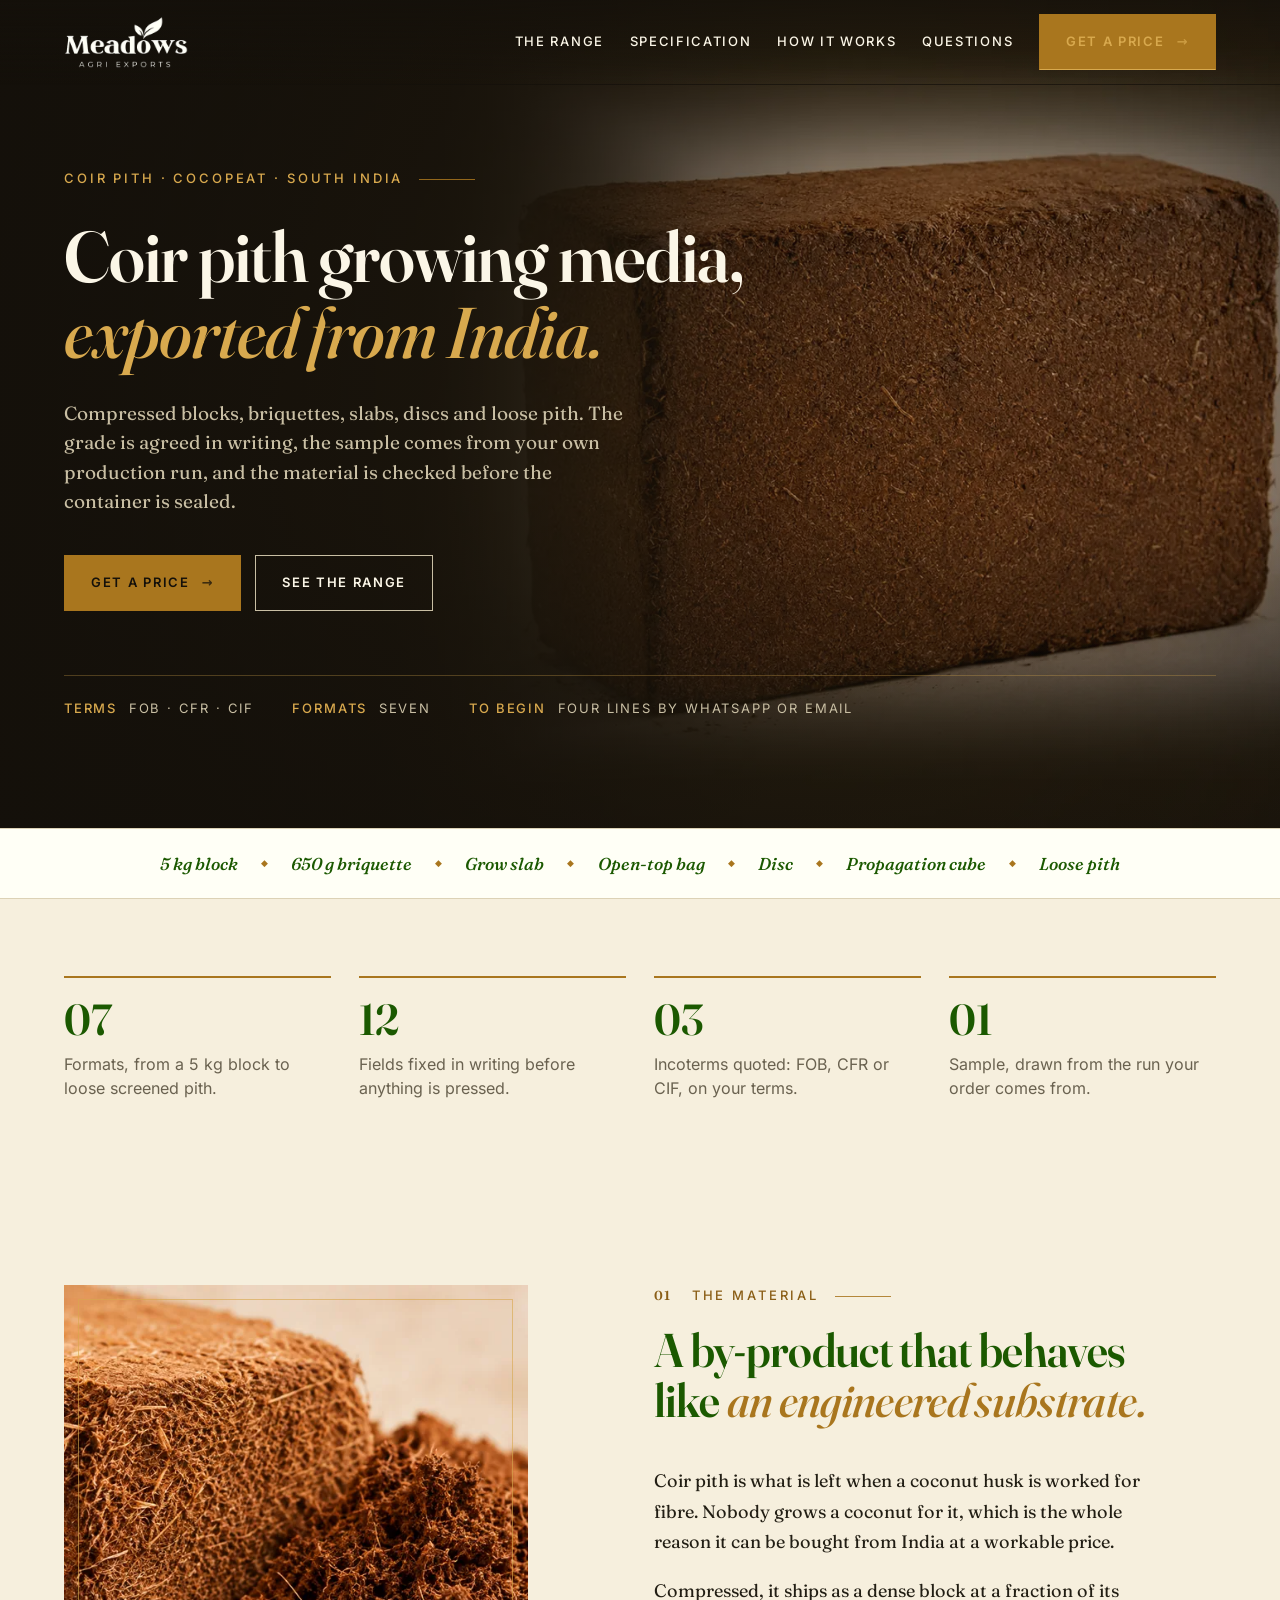
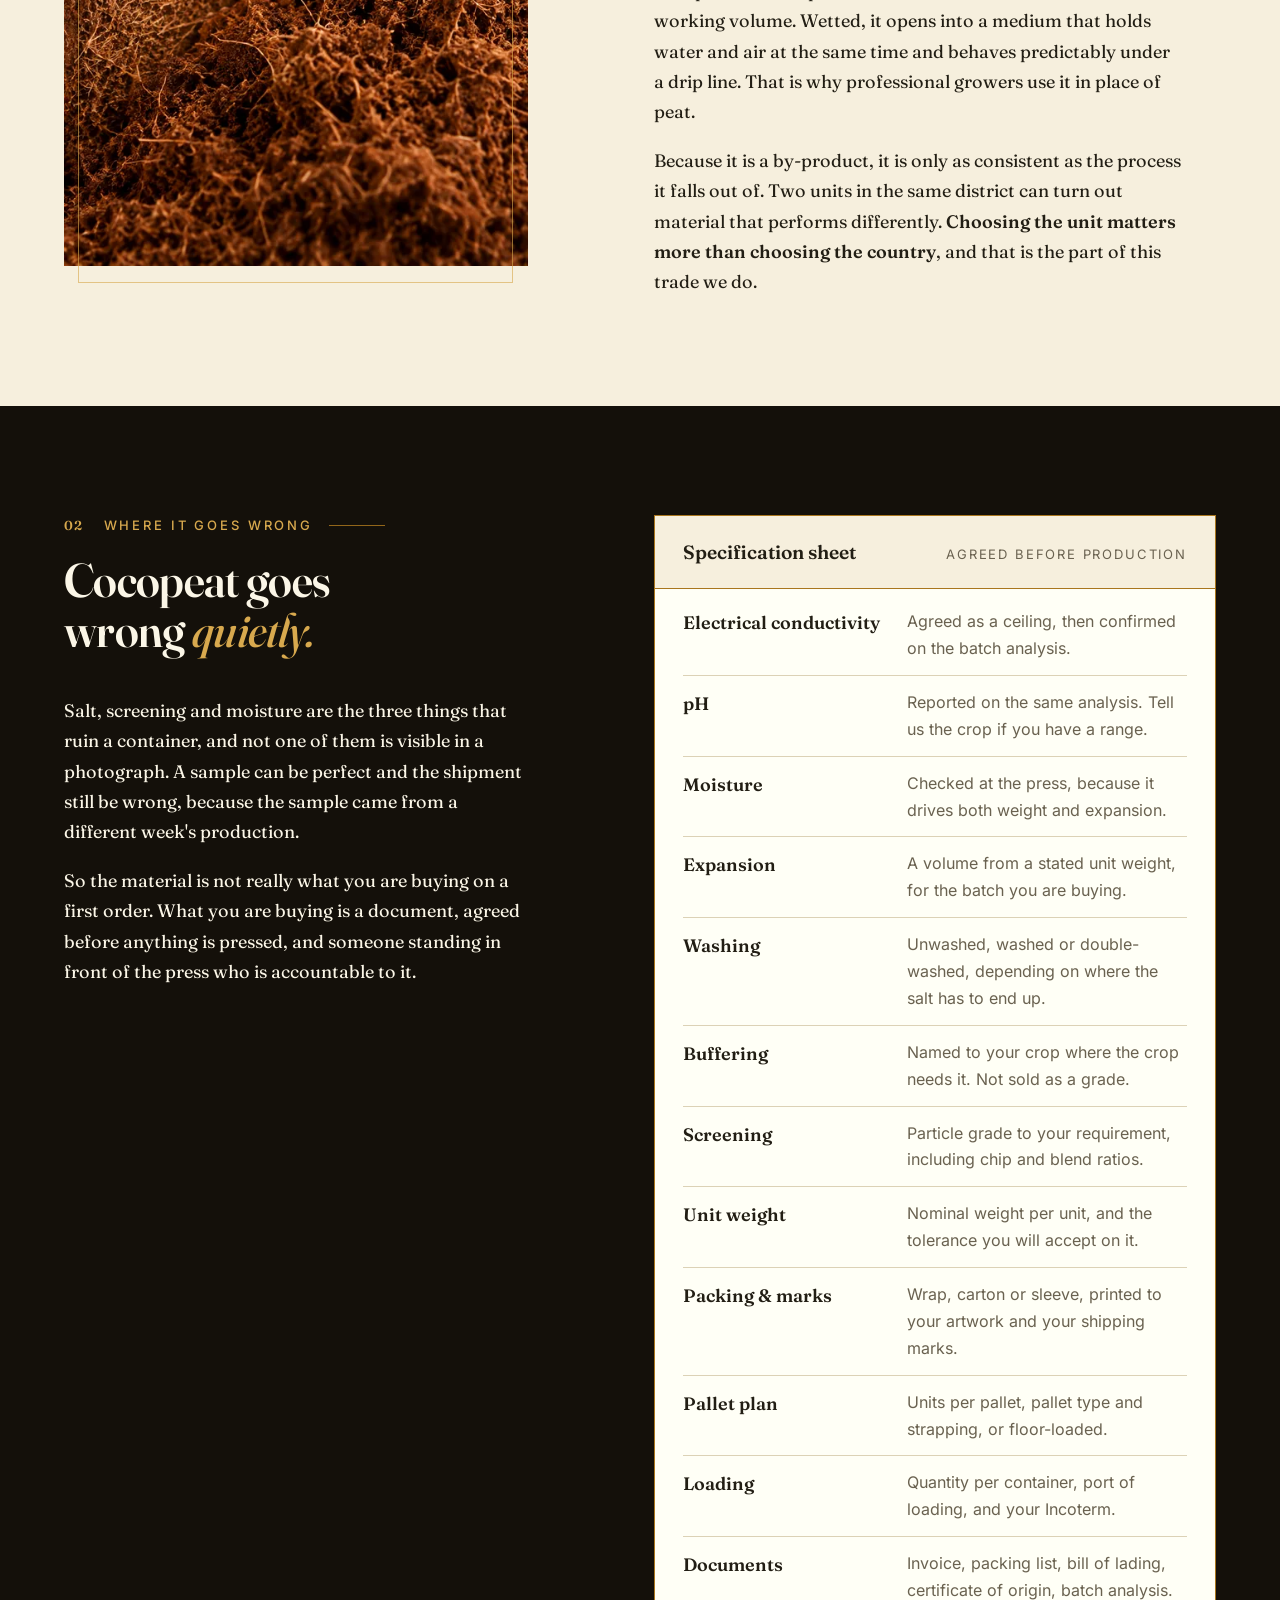
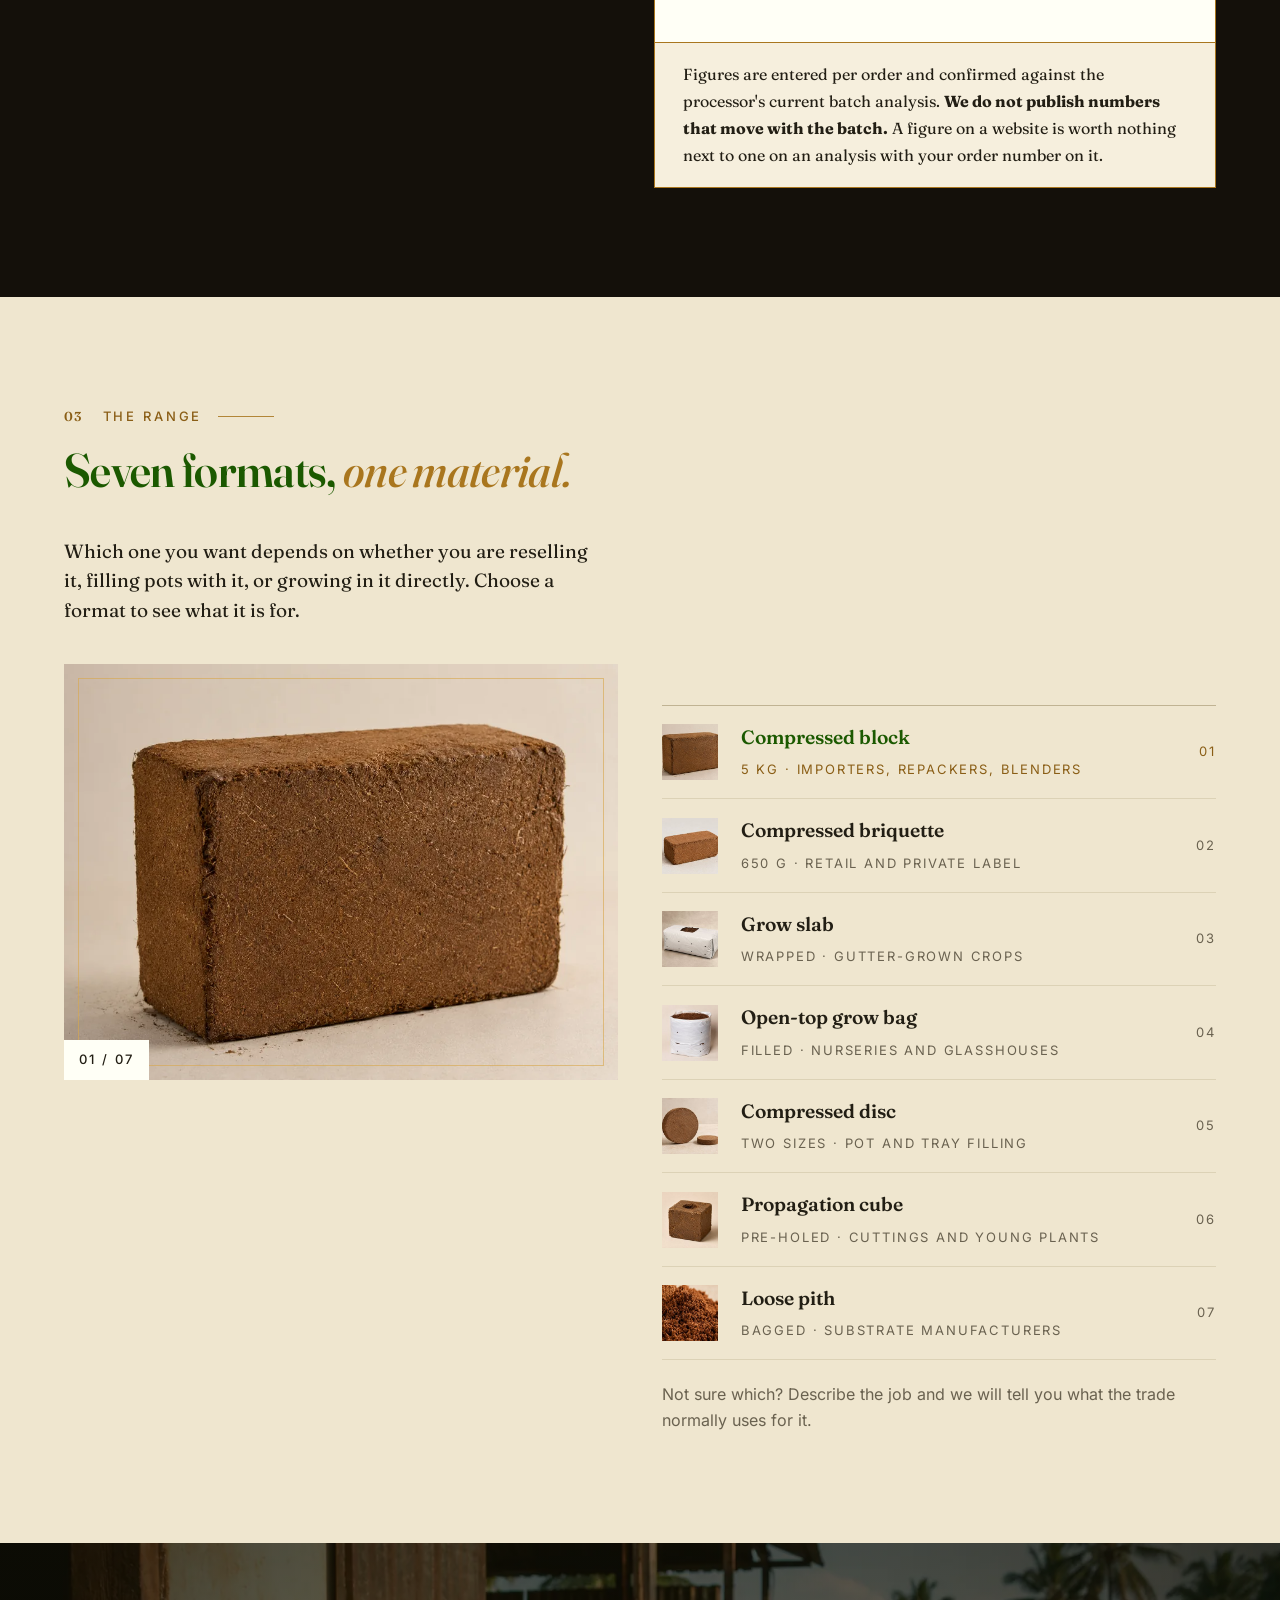
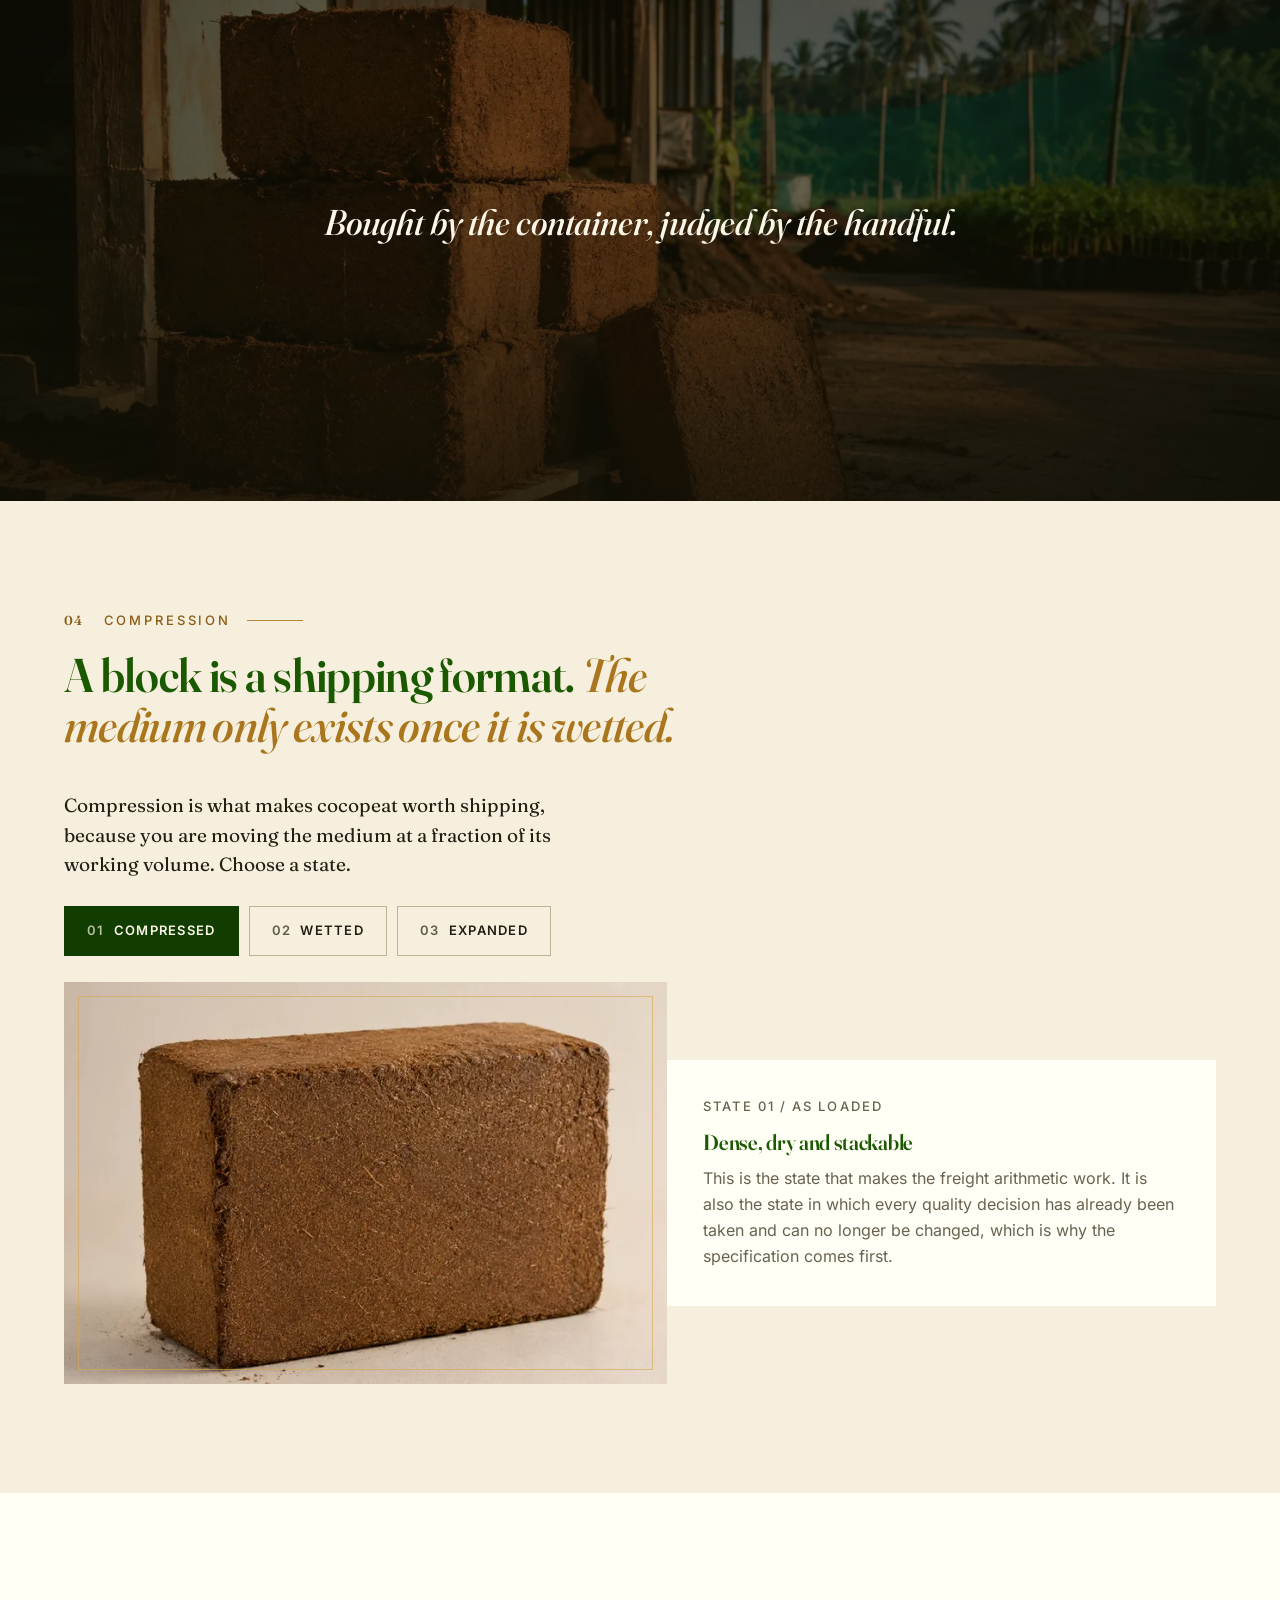
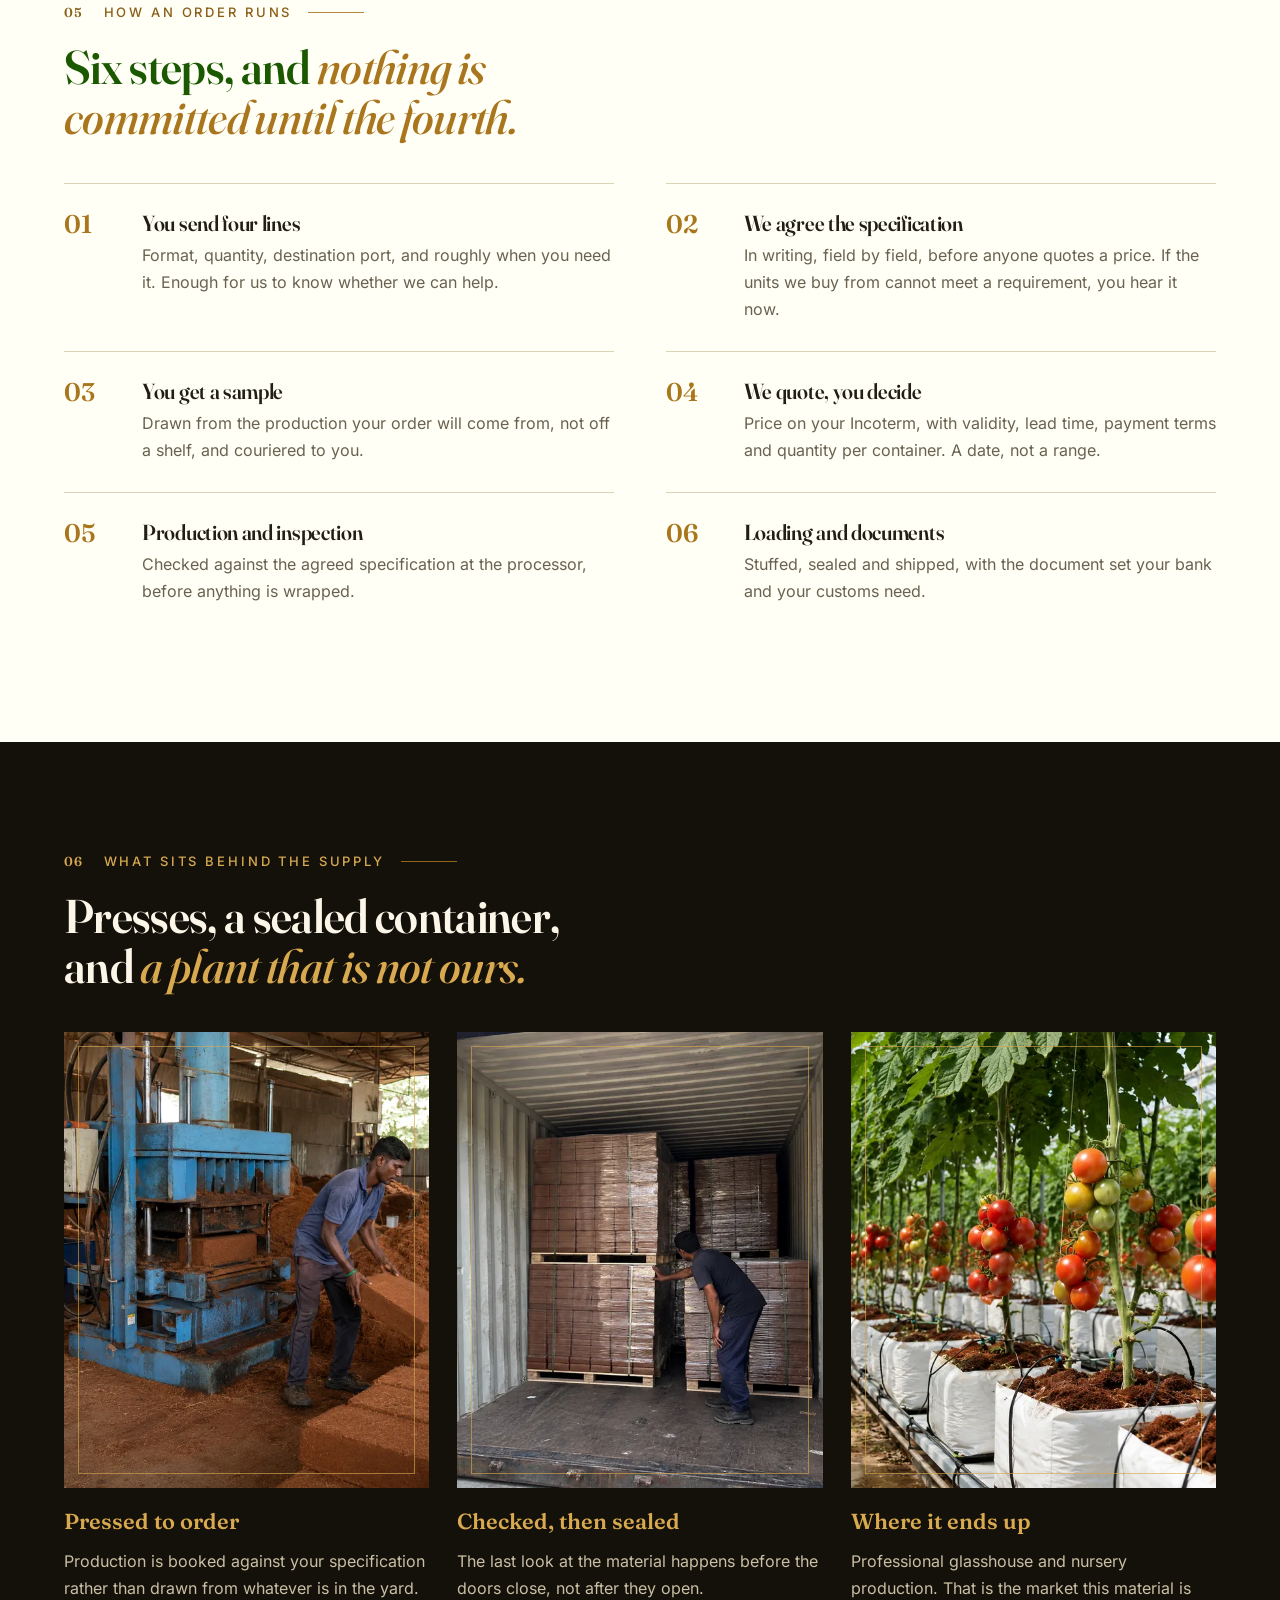
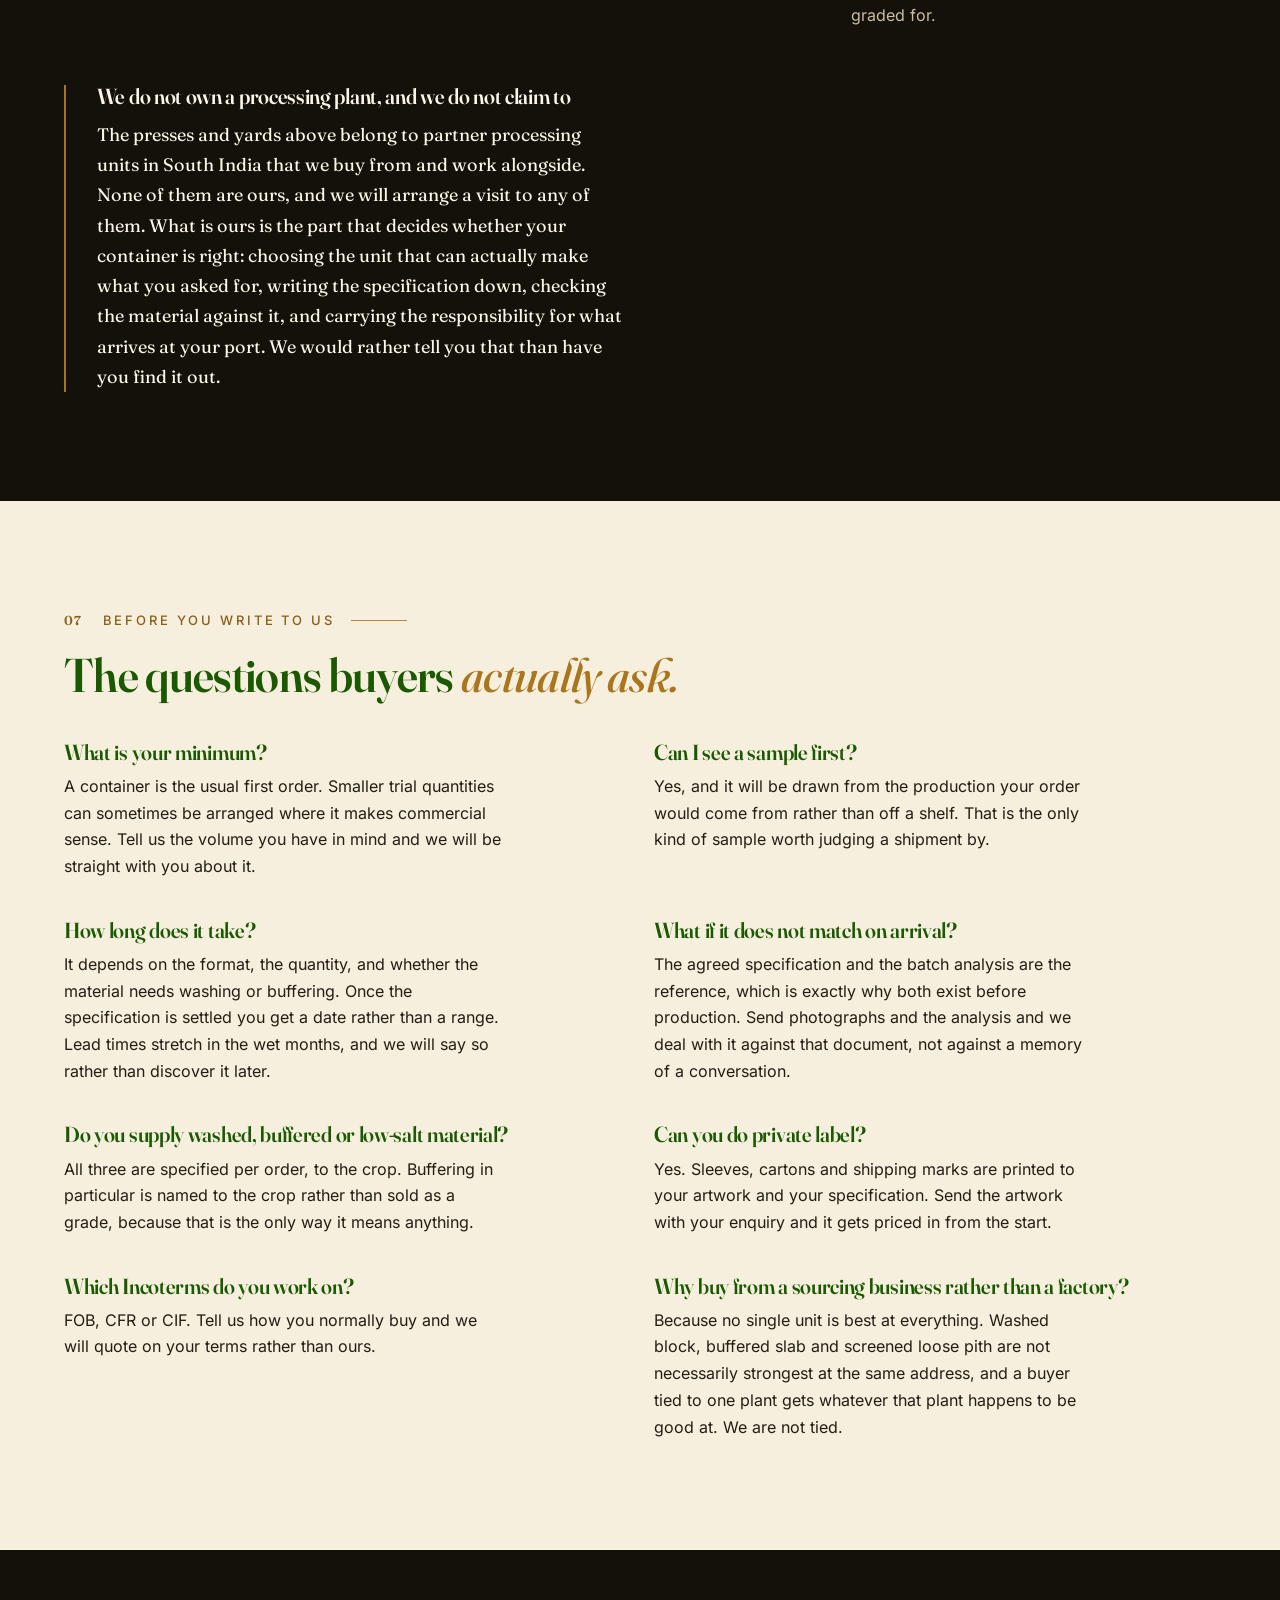
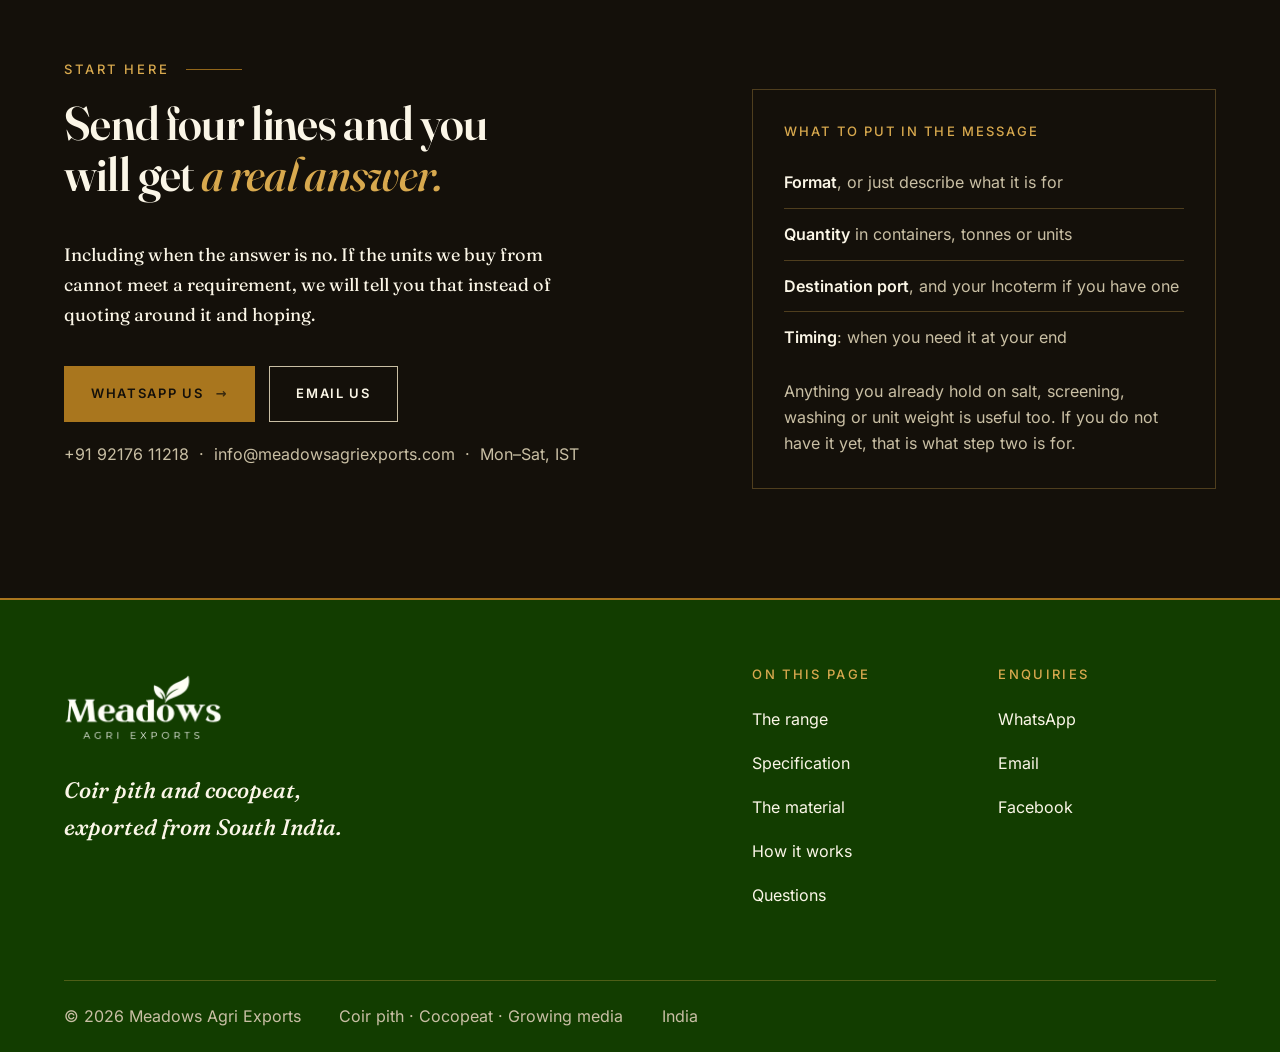
==== commit a113e6f1: "Rebuild in the register of the original site Same single page and same palette, different register. " ====
--- a/index.html
+++ b/index.html
@@ -3,17 +3,17 @@
 <head>
 <meta charset="utf-8">
 <meta name="viewport" content="width=device-width, initial-scale=1">
-<title>Cocopeat &amp; Coir Pith Export from India | Meadows Agri Exports</title>
-<meta name="description" content="Cocopeat that arrives the way you specified it. Compressed coir pith blocks, briquettes, slabs, discs and loose pith exported from South India. The grade is agreed in writing, sample from the same production, material checked before the container is sealed.">
+<title>Coir Pith &amp; Cocopeat Growing Media, Exported from India | Meadows Agri Exports</title>
+<meta name="description" content="Compressed cocopeat blocks, briquettes, grow slabs, discs and loose coir pith from South India. The grade is agreed in writing, the sample comes from your own production run, and the material is checked before the container is sealed.">
 <meta name="google-site-verification" content="IF-ziBEYISyrx5WHCY58JcKxKCpqU1cr7YklDWvKCZM">
 <link rel="canonical" href="https://meadowsagriexports.com/">
 <meta property="og:type" content="website">
-<meta property="og:title" content="Cocopeat &amp; Coir Pith Export from India | Meadows Agri Exports">
-<meta property="og:description" content="Cocopeat that arrives the way you specified it. Grade agreed in writing, sample from the same production, material checked before the container is sealed.">
+<meta property="og:title" content="Coir Pith &amp; Cocopeat Growing Media, Exported from India | Meadows Agri Exports">
+<meta property="og:description" content="The grade agreed in writing, the sample from your own production run, and the material checked before the container is sealed.">
 <meta property="og:url" content="https://meadowsagriexports.com/">
-<meta property="og:image" content="https://meadowsagriexports.com/assets/img/spec-block-1200.jpg">
+<meta property="og:image" content="https://meadowsagriexports.com/assets/img/hero-block-1700.jpg">
 <meta name="twitter:card" content="summary_large_image">
-<meta name="theme-color" content="#123D00">
+<meta name="theme-color" content="#14100A">
 <link rel="icon" href="favicon.svg" type="image/svg+xml">
 <link rel="icon" href="favicon.png" sizes="512x512" type="image/png">
 <link rel="apple-touch-icon" href="apple-touch-icon.png">
@@ -27,489 +27,436 @@
   <div class="nav__in">
     <a class="wm" href="#top" aria-label="Meadows Agri Exports, top of page">
       <picture>
-        <source type="image/webp" srcset="assets/img/brand/logo-green-320.webp 320w, assets/img/brand/logo-green-640.webp 640w" sizes="120px">
-        <img src="assets/img/brand/logo-green-320.png" alt="Meadows Agri Exports" width="720" height="301" fetchpriority="high" decoding="async">
+        <source type="image/webp" srcset="assets/img/brand/logo-cream-320.webp 320w, assets/img/brand/logo-cream-640.webp 640w" sizes="126px">
+        <img src="assets/img/brand/logo-cream-320.png" alt="Meadows Agri Exports" width="720" height="301" fetchpriority="high" decoding="async">
       </picture>
     </a>
     <nav class="nav__links" aria-label="Sections">
-      <a href="#formats">Formats</a>
+      <a href="#range">The range</a>
       <a href="#specification">Specification</a>
       <a href="#how">How it works</a>
       <a href="#questions">Questions</a>
-      <a class="btn btn--go" href="#contact">Get a price<span class="btn__x" aria-hidden="true">&rarr;</span></a>
+      <a class="btn btn--gold" href="#contact">Get a price<span class="btn__x" aria-hidden="true">&rarr;</span></a>
     </nav>
     <button class="nav__burger" type="button" aria-expanded="false" aria-controls="menu">Menu</button>
   </div>
 </header>
 
 <div class="nav__panel" id="menu" data-open="false">
-  <a href="#formats">Formats</a>
+  <a href="#range">The range</a>
   <a href="#specification">Specification</a>
+  <a href="#material">The material</a>
   <a href="#how">How it works</a>
-  <a href="#material">The material</a>
   <a href="#questions">Questions</a>
-  <a class="btn btn--onDark" href="#contact">Get a price<span class="btn__x" aria-hidden="true">&rarr;</span></a>
+  <a class="btn btn--gold" href="#contact">Get a price<span class="btn__x" aria-hidden="true">&rarr;</span></a>
 </div>
 
 <main id="main">
   <span id="top"></span>
 
   <!-- ==================================================================
-       1. HERO: the promise, not the product tour
+       HERO. One object, lit, in darkness. Type set into the frame.
        =================================================================== -->
   <section class="hero">
+    <picture>
+      <source type="image/webp" srcset="assets/img/hero-block-1100.webp 1100w, assets/img/hero-block-1700.webp 1700w, assets/img/hero-block-2200.webp 2200w" sizes="100vw">
+      <img class="hero__bg" src="assets/img/hero-block-1700.jpg" alt="A 5 kg compressed coir pith block lit against a dark ground, its fibrous surface and compressed edges visible." width="2200" height="1238" fetchpriority="high" decoding="async">
+    </picture>
+    <div class="hero__in wrap--wide">
+      <p class="eye">Coir pith &middot; cocopeat &middot; South India</p>
+      <h1 class="hero__h">Coir pith growing media, <em>exported from India.</em></h1>
+      <p class="hero__sub">Compressed blocks, briquettes, slabs, discs and loose pith. The grade is agreed in writing, the sample comes from your own production run, and the material is checked before the container is sealed.</p>
+      <div class="btns hero__btns">
+        <a class="btn btn--gold" href="#contact">Get a price<span class="btn__x" aria-hidden="true">&rarr;</span></a>
+        <a class="btn btn--ghost" href="#range">See the range</a>
+      </div>
+      <div class="hero__foot">
+        <span><b>Terms</b> &nbsp;FOB &middot; CFR &middot; CIF</span>
+        <span><b>Formats</b> &nbsp;Seven</span>
+        <span><b>To begin</b> &nbsp;Four lines by WhatsApp or email</span>
+      </div>
+    </div>
+  </section>
+
+  <!-- The range, named in one line -->
+  <div class="ticker">
+    <div class="wrap">
+      <ul>
+        <li>5 kg block</li>
+        <li>650 g briquette</li>
+        <li>Grow slab</li>
+        <li>Open-top bag</li>
+        <li>Disc</li>
+        <li>Propagation cube</li>
+        <li>Loose pith</li>
+      </ul>
+    </div>
+  </div>
+
+  <!-- ==================================================================
+       Four facts, all of them true
+       =================================================================== -->
+  <section class="sec--s">
+    <div class="wrap tiles rv">
+      <div class="tile">
+        <div class="tile__n">07</div>
+        <p class="tile__t">Formats, from a 5 kg block to loose screened pith.</p>
+      </div>
+      <div class="tile">
+        <div class="tile__n">12</div>
+        <p class="tile__t">Fields fixed in writing before anything is pressed.</p>
+      </div>
+      <div class="tile">
+        <div class="tile__n">03</div>
+        <p class="tile__t">Incoterms quoted: FOB, CFR or CIF, on your terms.</p>
+      </div>
+      <div class="tile">
+        <div class="tile__n">01</div>
+        <p class="tile__t">Sample, drawn from the run your order comes from.</p>
+      </div>
+    </div>
+  </section>
+
+  <!-- ==================================================================
+       01 THE MATERIAL
+       =================================================================== -->
+  <section class="sec" id="material-intro">
     <div class="wrap grid">
-      <div class="c1-7">
-        <span class="hero__k">Coir pith &middot; cocopeat &middot; exported from India</span>
-        <h1 class="hero__h">Cocopeat that arrives <em>the way you specified it</em>.</h1>
-        <p class="hero__sub">Compressed blocks, briquettes, slabs, discs and loose pith from South India. We agree the grade in writing, send you a sample from the same production, and check the material before the container is sealed.</p>
-        <div class="btns hero__btns">
-          <a class="btn btn--go" href="#contact">Get a price<span class="btn__x" aria-hidden="true">&rarr;</span></a>
-          <a class="btn btn--line" href="#formats">See the formats</a>
-        </div>
-        <p class="hero__ass">Four lines is enough to get a real answer. There is no form to fill in.</p>
-      </div>
-
-      <figure class="hero__fig framed c8-12">
+      <figure class="plate c1-5 rv">
         <picture>
-          <source type="image/webp" srcset="assets/img/spec-block-640.webp 640w, assets/img/spec-block-1200.webp 1200w" sizes="(max-width: 1080px) 92vw, 38vw">
-          <img src="assets/img/spec-block-1200.jpg" alt="A 5 kg compressed coir pith block in three-quarter view, showing compression marks, loose fibres along one edge and crumbs at its base." width="1448" height="1086" fetchpriority="high" decoding="async">
+          <source type="image/webp" srcset="assets/img/ed-material-560.webp 560w, assets/img/ed-material-868.webp 868w" sizes="(max-width: 1080px) 92vw, 38vw">
+          <img src="assets/img/ed-material-868.jpg" alt="Close detail of a compressed coir pith face beside loose pith, showing fibre, particles and compressed structure." width="868" height="1086" loading="lazy" decoding="async">
         </picture>
       </figure>
-    </div>
-  </section>
-
-  <!-- The four things a buyer checks first, in one line -->
-  <section class="strip">
-    <div class="wrap strip__in">
-      <div class="strip__i">
-        <span class="strip__k">Product</span>
-        <span class="strip__v">Coir pith in seven formats</span>
-      </div>
-      <div class="strip__i">
-        <span class="strip__k">Origin</span>
-        <span class="strip__v">South India's coconut belt</span>
-      </div>
-      <div class="strip__i">
-        <span class="strip__k">Terms</span>
-        <span class="strip__v">FOB, CFR or CIF, by container</span>
-      </div>
-      <div class="strip__i">
-        <span class="strip__k">To start</span>
-        <span class="strip__v">WhatsApp or email</span>
-      </div>
-    </div>
-  </section>
-
-  <!-- ==================================================================
-       2. QUALIFY: say who this is for, and who it is not
-       =================================================================== -->
-  <section class="sec" id="who">
+      <div class="c7-12 rv" style="--d:.08s;align-self:center">
+        <div class="open">
+          <p class="eye"><span class="open__n">01</span> The material</p>
+          <h2 class="open__h">A by-product that behaves like <em>an engineered substrate.</em></h2>
+        </div>
+        <div class="prose">
+          <p>Coir pith is what is left when a coconut husk is worked for fibre. Nobody grows a coconut for it, which is the whole reason it can be bought from India at a workable price.</p>
+          <p>Compressed, it ships as a dense block at a fraction of its working volume. Wetted, it opens into a medium that holds water and air at the same time and behaves predictably under a drip line. That is why professional growers use it in place of peat.</p>
+          <p>Because it is a by-product, it is only as consistent as the process it falls out of. Two units in the same district can turn out material that performs differently. <strong>Choosing the unit matters more than choosing the country</strong>, and that is the part of this trade we do.</p>
+        </div>
+      </div>
+    </div>
+  </section>
+
+  <!-- ==================================================================
+       02 THE RISK. The document is the product.
+       =================================================================== -->
+  <section class="band band--night sec" id="specification">
+    <div class="wrap grid">
+      <div class="c1-5">
+        <div class="open rv">
+          <p class="eye"><span class="open__n">02</span> Where it goes wrong</p>
+          <h2 class="open__h">Cocopeat goes wrong <em>quietly.</em></h2>
+        </div>
+        <div class="prose rv" style="--d:.06s">
+          <p>Salt, screening and moisture are the three things that ruin a container, and not one of them is visible in a photograph. A sample can be perfect and the shipment still be wrong, because the sample came from a different week's production.</p>
+          <p>So the material is not really what you are buying on a first order. What you are buying is a document, agreed before anything is pressed, and someone standing in front of the press who is accountable to it.</p>
+        </div>
+        <div class="btns rv" style="--d:.1s;margin-top:clamp(26px,2.8vw,38px)">
+          <a class="btn btn--gold" href="#contact">Send your specification<span class="btn__x" aria-hidden="true">&rarr;</span></a>
+        </div>
+      </div>
+
+      <div class="c7-12 rv" style="--d:.1s">
+        <div class="spec">
+          <div class="spec__hd">
+            <span class="spec__t">Specification sheet</span>
+            <span class="spec__m">Agreed before production</span>
+          </div>
+          <div class="spec__b">
+            <dl>
+              <div class="spec__r"><dt>Electrical conductivity</dt><dd>Agreed as a ceiling, then confirmed on the batch analysis.</dd></div>
+              <div class="spec__r"><dt>pH</dt><dd>Reported on the same analysis. Tell us the crop if you have a range.</dd></div>
+              <div class="spec__r"><dt>Moisture</dt><dd>Checked at the press, because it drives both weight and expansion.</dd></div>
+              <div class="spec__r"><dt>Expansion</dt><dd>A volume from a stated unit weight, for the batch you are buying.</dd></div>
+              <div class="spec__r"><dt>Washing</dt><dd>Unwashed, washed or double-washed, depending on where the salt has to end up.</dd></div>
+              <div class="spec__r"><dt>Buffering</dt><dd>Named to your crop where the crop needs it. Not sold as a grade.</dd></div>
+              <div class="spec__r"><dt>Screening</dt><dd>Particle grade to your requirement, including chip and blend ratios.</dd></div>
+              <div class="spec__r"><dt>Unit weight</dt><dd>Nominal weight per unit, and the tolerance you will accept on it.</dd></div>
+              <div class="spec__r"><dt>Packing &amp; marks</dt><dd>Wrap, carton or sleeve, printed to your artwork and your shipping marks.</dd></div>
+              <div class="spec__r"><dt>Pallet plan</dt><dd>Units per pallet, pallet type and strapping, or floor-loaded.</dd></div>
+              <div class="spec__r"><dt>Loading</dt><dd>Quantity per container, port of loading, and your Incoterm.</dd></div>
+              <div class="spec__r"><dt>Documents</dt><dd>Invoice, packing list, bill of lading, certificate of origin, batch analysis.</dd></div>
+            </dl>
+          </div>
+          <div class="spec__f">Figures are entered per order and confirmed against the processor's current batch analysis. <strong>We do not publish numbers that move with the batch.</strong> A figure on a website is worth nothing next to one on an analysis with your order number on it.</div>
+        </div>
+      </div>
+    </div>
+  </section>
+
+  <!-- ==================================================================
+       THE RANGE. A selector, not a spreadsheet.
+       =================================================================== -->
+  <section class="band band--paper2 sec" id="range">
     <div class="wrap">
       <div class="open rv">
-        <div class="open__rule"></div>
-        <span class="open__k">Who we are set up for</span>
-        <h2 class="open__h">We are built for people who buy by the container.</h2>
-      </div>
-
-      <div class="qual rv" style="--d:.06s">
-        <div class="qual__c">
-          <h3 class="qual__h">This will suit you if you are</h3>
-          <ul class="qual__l">
-            <li>An importer or distributor of growing media, selling on to growers.</li>
-            <li>A substrate manufacturer blending coir into your own mixes.</li>
-            <li>A repacker or private-label brand buying compressed stock in bulk.</li>
-            <li>A greenhouse or nursery group large enough to import directly.</li>
-          </ul>
-        </div>
-        <div class="qual__c qual__c--no">
-          <h3 class="qual__h">We are probably the wrong supplier if</h3>
-          <ul class="qual__l">
-            <li>You need a pallet or two rather than a container.</li>
-            <li>You need stock in a warehouse near you next week. We ship from origin.</li>
-            <li>You are buying purely on price and the grade is negotiable.</li>
-            <li>You want a retail brand delivered to your door.</li>
-          </ul>
-        </div>
-      </div>
-
-      <p class="note rv" style="--d:.1s;margin-top:clamp(26px,2.6vw,38px)">If you are in the second column, say so anyway. We would rather point you somewhere useful than waste a fortnight of your time.</p>
-    </div>
-  </section>
-
-  <!-- ==================================================================
-       3. THE OFFER: formats, shown plainly and all at once
-       =================================================================== -->
-  <section class="band band--paper2 sec" id="formats">
+        <p class="eye"><span class="open__n">03</span> The range</p>
+        <h2 class="open__h">Seven formats, <em>one material.</em></h2>
+      </div>
+      <p class="lead rv" style="--d:.05s;margin-bottom:clamp(28px,3vw,44px)">Which one you want depends on whether you are reselling it, filling pots with it, or growing in it directly. Choose a format to see what it is for.</p>
+
+      <div class="range rv" style="--d:.08s">
+        <div>
+          <div class="panel" id="rp-1" role="tabpanel" aria-labelledby="rt-1">
+            <figure class="plate">
+              <picture><source type="image/webp" srcset="assets/img/rng-block-520.webp 520w, assets/img/rng-block-900.webp 900w" sizes="(max-width:1080px) 92vw, 44vw"><img src="assets/img/rng-block-900.jpg" alt="A 5 kg compressed coir pith block in three-quarter view." width="900" height="675" loading="lazy" decoding="async"></picture>
+              <span class="plate__chip">01 / 07</span>
+            </figure>
+          </div>
+          <div class="panel" id="rp-2" role="tabpanel" aria-labelledby="rt-2">
+            <figure class="plate">
+              <picture><source type="image/webp" srcset="assets/img/rng-briquette-520.webp 520w, assets/img/rng-briquette-900.webp 900w" sizes="(max-width:1080px) 92vw, 44vw"><img src="assets/img/rng-briquette-900.jpg" alt="A 650 gram compressed coir pith briquette." width="900" height="675" loading="lazy" decoding="async"></picture>
+              <span class="plate__chip">02 / 07</span>
+            </figure>
+          </div>
+          <div class="panel" id="rp-3" role="tabpanel" aria-labelledby="rt-3">
+            <figure class="plate">
+              <picture><source type="image/webp" srcset="assets/img/rng-slab-520.webp 520w, assets/img/rng-slab-900.webp 900w" sizes="(max-width:1080px) 92vw, 44vw"><img src="assets/img/rng-slab-900.jpg" alt="A wrapped coir pith grow slab with a cut planting window." width="900" height="675" loading="lazy" decoding="async"></picture>
+              <span class="plate__chip">03 / 07</span>
+            </figure>
+          </div>
+          <div class="panel" id="rp-4" role="tabpanel" aria-labelledby="rt-4">
+            <figure class="plate">
+              <picture><source type="image/webp" srcset="assets/img/rng-bag-520.webp 520w, assets/img/rng-bag-900.webp 900w" sizes="(max-width:1080px) 92vw, 44vw"><img src="assets/img/rng-bag-900.jpg" alt="A white open-top grow bag filled with coir pith." width="900" height="675" loading="lazy" decoding="async"></picture>
+              <span class="plate__chip">04 / 07</span>
+            </figure>
+          </div>
+          <div class="panel" id="rp-5" role="tabpanel" aria-labelledby="rt-5">
+            <figure class="plate">
+              <picture><source type="image/webp" srcset="assets/img/rng-disc-520.webp 520w, assets/img/rng-disc-900.webp 900w" sizes="(max-width:1080px) 92vw, 44vw"><img src="assets/img/rng-disc-900.jpg" alt="A large compressed coir pith disc beside a smaller one." width="900" height="675" loading="lazy" decoding="async"></picture>
+              <span class="plate__chip">05 / 07</span>
+            </figure>
+          </div>
+          <div class="panel" id="rp-6" role="tabpanel" aria-labelledby="rt-6">
+            <figure class="plate">
+              <picture><source type="image/webp" srcset="assets/img/rng-cube-520.webp 520w, assets/img/rng-cube-900.webp 900w" sizes="(max-width:1080px) 92vw, 44vw"><img src="assets/img/rng-cube-900.jpg" alt="A compressed coir pith cube with a planting hole formed in the top." width="900" height="675" loading="lazy" decoding="async"></picture>
+              <span class="plate__chip">06 / 07</span>
+            </figure>
+          </div>
+          <div class="panel" id="rp-7" role="tabpanel" aria-labelledby="rt-7">
+            <figure class="plate">
+              <picture><source type="image/webp" srcset="assets/img/rng-loose-520.webp 520w, assets/img/rng-loose-900.webp 900w" sizes="(max-width:1080px) 92vw, 44vw"><img src="assets/img/rng-loose-900.jpg" alt="Loose screened coir pith at close range, showing fibre and pith particles." width="900" height="675" loading="lazy" decoding="async"></picture>
+              <span class="plate__chip">07 / 07</span>
+            </figure>
+          </div>
+        </div>
+
+        <div class="range__b">
+          <div class="picks" role="tablist" aria-label="Formats">
+            <button class="pick" type="button" role="tab" id="rt-1" aria-controls="rp-1" aria-selected="true">
+              <img aria-hidden="true" src="assets/img/fmt-block-200.jpg" alt="" width="200" height="200" loading="lazy" decoding="async">
+              <span><span class="pick__n">Compressed block</span><br><span class="pick__u">5 kg &middot; importers, repackers, blenders</span></span>
+              <span class="pick__u" aria-hidden="true">01</span>
+            </button>
+            <button class="pick" type="button" role="tab" id="rt-2" aria-controls="rp-2" aria-selected="false">
+              <img aria-hidden="true" src="assets/img/fmt-briquette-200.jpg" alt="" width="200" height="200" loading="lazy" decoding="async">
+              <span><span class="pick__n">Compressed briquette</span><br><span class="pick__u">650 g &middot; retail and private label</span></span>
+              <span class="pick__u" aria-hidden="true">02</span>
+            </button>
+            <button class="pick" type="button" role="tab" id="rt-3" aria-controls="rp-3" aria-selected="false">
+              <img aria-hidden="true" src="assets/img/fmt-slab-200.jpg" alt="" width="200" height="200" loading="lazy" decoding="async">
+              <span><span class="pick__n">Grow slab</span><br><span class="pick__u">Wrapped &middot; gutter-grown crops</span></span>
+              <span class="pick__u" aria-hidden="true">03</span>
+            </button>
+            <button class="pick" type="button" role="tab" id="rt-4" aria-controls="rp-4" aria-selected="false">
+              <img aria-hidden="true" src="assets/img/fmt-bag-200.jpg" alt="" width="200" height="200" loading="lazy" decoding="async">
+              <span><span class="pick__n">Open-top grow bag</span><br><span class="pick__u">Filled &middot; nurseries and glasshouses</span></span>
+              <span class="pick__u" aria-hidden="true">04</span>
+            </button>
+            <button class="pick" type="button" role="tab" id="rt-5" aria-controls="rp-5" aria-selected="false">
+              <img aria-hidden="true" src="assets/img/fmt-disc-200.jpg" alt="" width="200" height="200" loading="lazy" decoding="async">
+              <span><span class="pick__n">Compressed disc</span><br><span class="pick__u">Two sizes &middot; pot and tray filling</span></span>
+              <span class="pick__u" aria-hidden="true">05</span>
+            </button>
+            <button class="pick" type="button" role="tab" id="rt-6" aria-controls="rp-6" aria-selected="false">
+              <img aria-hidden="true" src="assets/img/fmt-cube-200.jpg" alt="" width="200" height="200" loading="lazy" decoding="async">
+              <span><span class="pick__n">Propagation cube</span><br><span class="pick__u">Pre-holed &middot; cuttings and young plants</span></span>
+              <span class="pick__u" aria-hidden="true">06</span>
+            </button>
+            <button class="pick" type="button" role="tab" id="rt-7" aria-controls="rp-7" aria-selected="false">
+              <img aria-hidden="true" src="assets/img/fmt-loose-200.jpg" alt="" width="200" height="200" loading="lazy" decoding="async">
+              <span><span class="pick__n">Loose pith</span><br><span class="pick__u">Bagged &middot; substrate manufacturers</span></span>
+              <span class="pick__u" aria-hidden="true">07</span>
+            </button>
+          </div>
+          <p class="note" style="margin-top:22px">Not sure which? Describe the job and we will tell you what the trade normally uses for it.</p>
+        </div>
+      </div>
+    </div>
+  </section>
+
+  <!-- ==================================================================
+       A breath
+       =================================================================== -->
+  <section class="bleed">
+    <picture>
+      <source type="image/webp" srcset="assets/img/band-yard-960.webp 960w, assets/img/band-yard-1600.webp 1600w, assets/img/band-yard-1672.webp 1672w" sizes="100vw">
+      <img class="bleed__img" src="assets/img/band-yard-1600.jpg" alt="Compressed blocks stacked in an open yard in South India, coconut palms and nursery rows beyond, in late afternoon light." width="1672" height="716" loading="lazy" decoding="async">
+    </picture>
+    <div class="bleed__in">
+      <div class="wrap">
+        <p class="quote">Bought by the container, <em>judged by the handful.</em></p>
+      </div>
+    </div>
+  </section>
+
+  <!-- ==================================================================
+       04 THE STATES, chosen by the reader
+       =================================================================== -->
+  <section class="sec" id="material">
     <div class="wrap">
       <div class="open rv">
-        <div class="open__rule"></div>
-        <span class="open__k">What you can order</span>
-        <h2 class="open__h">Seven formats, one material.</h2>
-      </div>
-      <p class="lead rv" style="--d:.05s;margin-bottom:clamp(30px,3vw,46px)">Which one you want depends on whether you are reselling it, filling pots with it, or growing in it directly. If you are not sure, describe the job and we will tell you what the trade normally uses.</p>
-
-      <div class="fmt rv" style="--d:.08s">
-        <div class="fmt__hd" aria-hidden="true">
-          <span></span>
-          <span>Format</span>
-          <span>Unit</span>
-          <span>Usually bought by</span>
-        </div>
-
-        <div class="fmt__r">
-          <span class="fmt__fig" aria-hidden="true">
-            <picture><source type="image/webp" srcset="assets/img/spec-block-t160.webp 160w, assets/img/spec-block-t320.webp 320w" sizes="84px"><img src="assets/img/spec-block-t160.jpg" alt="" width="160" height="160" loading="lazy" decoding="async"></picture>
-          </span>
-          <span>
-            <span class="fmt__n">Compressed block</span>
-            <span class="fmt__d">The format most bulk cocopeat moves in. Palletised, wrapped and strapped.</span>
-          </span>
-          <span class="fmt__u">5 kg</span>
-          <span class="fmt__w">Importers, repackers, blenders</span>
-        </div>
-
-        <div class="fmt__r">
-          <span class="fmt__fig" aria-hidden="true">
-            <picture><source type="image/webp" srcset="assets/img/spec-briquette-t160.webp 160w, assets/img/spec-briquette-t320.webp 320w" sizes="84px"><img src="assets/img/spec-briquette-t160.jpg" alt="" width="160" height="160" loading="lazy" decoding="async"></picture>
-          </span>
-          <span>
-            <span class="fmt__n">Compressed briquette</span>
-            <span class="fmt__d">Shelf-sized brick for retail packs and private label.</span>
-          </span>
-          <span class="fmt__u">650 g</span>
-          <span class="fmt__w">Repackers, private label, retail</span>
-        </div>
-
-        <div class="fmt__r">
-          <span class="fmt__fig" aria-hidden="true">
-            <picture><source type="image/webp" srcset="assets/img/spec-slab-t160.webp 160w, assets/img/spec-slab-t320.webp 320w" sizes="84px"><img src="assets/img/spec-slab-t160.jpg" alt="" width="160" height="160" loading="lazy" decoding="async"></picture>
-          </span>
-          <span>
-            <span class="fmt__n">Grow slab</span>
-            <span class="fmt__d">Wrapped slab with a cut planting window, for gutter-grown crops.</span>
-          </span>
-          <span class="fmt__u">Wrapped</span>
-          <span class="fmt__w">Greenhouse growers, distributors</span>
-        </div>
-
-        <div class="fmt__r">
-          <span class="fmt__fig" aria-hidden="true">
-            <picture><source type="image/webp" srcset="assets/img/spec-growbag-t160.webp 160w, assets/img/spec-growbag-t320.webp 320w" sizes="84px"><img src="assets/img/spec-growbag-t160.jpg" alt="" width="160" height="160" loading="lazy" decoding="async"></picture>
-          </span>
-          <span>
-            <span class="fmt__n">Open-top grow bag</span>
-            <span class="fmt__d">Filled and perforated, ready to place on a bench or gutter.</span>
-          </span>
-          <span class="fmt__u">Filled</span>
-          <span class="fmt__w">Nurseries, greenhouse growers</span>
-        </div>
-
-        <div class="fmt__r">
-          <span class="fmt__fig" aria-hidden="true">
-            <picture><source type="image/webp" srcset="assets/img/spec-disc-t160.webp 160w, assets/img/spec-disc-t320.webp 320w" sizes="84px"><img src="assets/img/spec-disc-t160.jpg" alt="" width="160" height="160" loading="lazy" decoding="async"></picture>
-          </span>
-          <span>
-            <span class="fmt__n">Compressed disc</span>
-            <span class="fmt__d">Swells to fill a pot or tray cell without being broken up first.</span>
-          </span>
-          <span class="fmt__u">Two sizes</span>
-          <span class="fmt__w">Retail, nurseries, repackers</span>
-        </div>
-
-        <div class="fmt__r">
-          <span class="fmt__fig" aria-hidden="true">
-            <picture><source type="image/webp" srcset="assets/img/spec-cube-t160.webp 160w, assets/img/spec-cube-t320.webp 320w" sizes="84px"><img src="assets/img/spec-cube-t160.jpg" alt="" width="160" height="160" loading="lazy" decoding="async"></picture>
-          </span>
-          <span>
-            <span class="fmt__n">Propagation cube</span>
-            <span class="fmt__d">Planting hole already formed, for cuttings and young plants.</span>
-          </span>
-          <span class="fmt__u">Pre-holed</span>
-          <span class="fmt__w">Propagators, nurseries</span>
-        </div>
-
-        <div class="fmt__r">
-          <span class="fmt__fig" aria-hidden="true">
-            <picture><source type="image/webp" srcset="assets/img/spec-loose-t160.webp 160w, assets/img/spec-loose-t320.webp 320w" sizes="84px"><img src="assets/img/spec-loose-t160.jpg" alt="" width="160" height="160" loading="lazy" decoding="async"></picture>
-          </span>
-          <span>
-            <span class="fmt__n">Loose pith</span>
-            <span class="fmt__d">Screened and bagged, for blending into your own substrate.</span>
-          </span>
-          <span class="fmt__u">Bagged</span>
-          <span class="fmt__w">Substrate makers, blenders</span>
-        </div>
-      </div>
-
-      <div class="btns rv" style="--d:.1s;margin-top:clamp(30px,3vw,44px)">
-        <a class="btn btn--go" href="#contact">Ask for a price on a format<span class="btn__x" aria-hidden="true">&rarr;</span></a>
-      </div>
-    </div>
-  </section>
-
-  <!-- ==================================================================
-       4. RISK REVERSAL: the actual product being sold
-       =================================================================== -->
-  <section class="band band--dark sec" id="specification">
-    <div class="wrap">
-      <div class="grid">
-        <div class="c1-6">
-          <div class="open rv">
-            <div class="open__rule"></div>
-            <span class="open__k">Why buyers get burned</span>
-            <h2 class="open__h">Cocopeat goes wrong quietly.</h2>
-          </div>
-          <div class="prose rv" style="--d:.06s">
-            <p>Salt, screening and moisture are the three things that ruin a container of cocopeat, and not one of them is visible in a photograph. A sample can be perfect and the shipment still be wrong, because the sample was drawn from a different week's production.</p>
-            <p>That is the whole problem this business exists to solve, so we deal with it in the only way that actually works: everything that matters gets written down and agreed before anything is pressed, and the material is checked against that document before the container is sealed.</p>
-            <p>Nothing below is unusual. It is simply written down, which is more than most first orders get.</p>
-          </div>
-        </div>
-
-        <div class="c7-12 rv" style="--d:.1s">
-          <div class="spec">
-            <div class="spec__hd">
-              <span class="spec__t">Specification sheet</span>
-              <span class="spec__meta">Agreed before production</span>
-            </div>
-            <div class="spec__b">
-              <dl>
-                <div class="spec__r"><dt>Electrical conductivity</dt><dd>Agreed as a ceiling, then confirmed on the batch analysis.</dd></div>
-                <div class="spec__r"><dt>pH</dt><dd>Reported on the same analysis. Tell us the crop if you have a range.</dd></div>
-                <div class="spec__r"><dt>Moisture</dt><dd>Checked at the press, because it drives both weight and expansion.</dd></div>
-                <div class="spec__r"><dt>Expansion</dt><dd>A volume from a stated unit weight, for the batch you are buying.</dd></div>
-                <div class="spec__r"><dt>Washing</dt><dd>Unwashed, washed or double-washed, depending on where the salt has to end up.</dd></div>
-                <div class="spec__r"><dt>Buffering</dt><dd>Named to your crop where the crop needs it. Not sold as a grade.</dd></div>
-                <div class="spec__r"><dt>Screening</dt><dd>Particle grade to your requirement, including chip and blend ratios.</dd></div>
-                <div class="spec__r"><dt>Unit weight</dt><dd>Nominal weight per unit, and the tolerance you will accept on it.</dd></div>
-                <div class="spec__r"><dt>Packing &amp; marks</dt><dd>Wrap, carton or sleeve, printed to your artwork and your shipping marks.</dd></div>
-                <div class="spec__r"><dt>Pallet plan</dt><dd>Units per pallet, pallet type and strapping, or floor-loaded.</dd></div>
-                <div class="spec__r"><dt>Loading</dt><dd>Quantity per container, port of loading and your Incoterm.</dd></div>
-                <div class="spec__r"><dt>Documents</dt><dd>Invoice, packing list, bill of lading, certificate of origin, batch analysis.</dd></div>
-              </dl>
-            </div>
-            <div class="spec__f">
-              Figures are entered per order and confirmed against the processor's current batch analysis. <strong>We do not publish numbers that move with the batch</strong>. A figure on a website is worth nothing next to one on an analysis with your order number on it.
-            </div>
-          </div>
-        </div>
-      </div>
-
-      <div class="btns rv" style="--d:.14s;margin-top:clamp(38px,4vw,60px)">
-        <a class="btn btn--onDark" href="#contact">Send us your specification<span class="btn__x" aria-hidden="true">&rarr;</span></a>
-        <a class="btn btn--ghostDark" href="#how">See how an order runs</a>
-      </div>
-    </div>
-  </section>
-
-  <!-- ==================================================================
-       5. HOW IT WORKS: the funnel, stated
-       =================================================================== -->
-  <section class="sec" id="how">
+        <p class="eye"><span class="open__n">04</span> Compression</p>
+        <h2 class="open__h">A block is a shipping format. <em>The medium only exists once it is wetted.</em></h2>
+      </div>
+      <p class="lead rv" style="--d:.05s;margin-bottom:26px">Compression is what makes cocopeat worth shipping, because you are moving the medium at a fraction of its working volume. Choose a state.</p>
+
+      <div class="tabs rv" style="--d:.08s" role="tablist" aria-label="States of the material">
+        <button class="tab" type="button" role="tab" id="st-1" aria-controls="sp-1" aria-selected="true"><span class="tab__n">01</span>Compressed</button>
+        <button class="tab" type="button" role="tab" id="st-2" aria-controls="sp-2" aria-selected="false"><span class="tab__n">02</span>Wetted</button>
+        <button class="tab" type="button" role="tab" id="st-3" aria-controls="sp-3" aria-selected="false"><span class="tab__n">03</span>Expanded</button>
+      </div>
+
+      <div class="panel rv" style="--d:.1s" id="sp-1" role="tabpanel" aria-labelledby="st-1">
+        <div class="panel__in">
+          <figure class="panel__fig plate">
+            <picture><source type="image/webp" srcset="assets/img/state-1-700.webp 700w, assets/img/state-1-1200.webp 1200w" sizes="(max-width:1080px) 96vw, 54vw"><img src="assets/img/state-1-1200.jpg" alt="The compressed block, dry and intact, as it is loaded." width="1448" height="965" loading="lazy" decoding="async"></picture>
+          </figure>
+          <div class="panel__b">
+            <p class="label">State 01 / as loaded</p>
+            <h3 class="panel__h">Dense, dry and stackable</h3>
+            <p class="note">This is the state that makes the freight arithmetic work. It is also the state in which every quality decision has already been taken and can no longer be changed, which is why the specification comes first.</p>
+          </div>
+        </div>
+      </div>
+
+      <div class="panel rv" style="--d:.1s" id="sp-2" role="tabpanel" aria-labelledby="st-2">
+        <div class="panel__in">
+          <figure class="panel__fig plate">
+            <picture><source type="image/webp" srcset="assets/img/state-2-700.webp 700w, assets/img/state-2-1200.webp 1200w" sizes="(max-width:1080px) 96vw, 54vw"><img src="assets/img/state-2-1200.jpg" alt="A block beside a basin of wetted coir pith, hands breaking the material apart as it takes up water." width="1448" height="965" loading="lazy" decoding="async"></picture>
+          </figure>
+          <div class="panel__b">
+            <p class="label">State 02 / water added</p>
+            <h3 class="panel__h">Breaking down under water</h3>
+            <p class="note">Add water and the block gives way from the outside in. How cleanly it does that, and how much water it takes, follows directly from the compression ratio and the moisture at the press.</p>
+          </div>
+        </div>
+      </div>
+
+      <div class="panel rv" style="--d:.1s" id="sp-3" role="tabpanel" aria-labelledby="st-3">
+        <div class="panel__in">
+          <figure class="panel__fig plate">
+            <picture><source type="image/webp" srcset="assets/img/state-3-700.webp 700w, assets/img/state-3-1200.webp 1200w" sizes="(max-width:1080px) 96vw, 54vw"><img src="assets/img/state-3-1200.jpg" alt="Two hands holding a double handful of fully expanded coir pith, open and fibrous." width="1448" height="965" loading="lazy" decoding="async"></picture>
+          </figure>
+          <div class="panel__b">
+            <p class="label">State 03 / ready to fill</p>
+            <h3 class="panel__h">Open, airy, holding water</h3>
+            <p class="note">This is what your grower is actually buying. The expansion figure for your batch comes off its analysis rather than off this page, because it moves with the compression ratio and the moisture at pressing.</p>
+          </div>
+        </div>
+      </div>
+    </div>
+  </section>
+
+  <!-- ==================================================================
+       05 HOW IT WORKS
+       =================================================================== -->
+  <section class="band band--cream sec" id="how">
     <div class="wrap">
       <div class="open rv">
-        <div class="open__rule"></div>
-        <span class="open__k">How an order runs</span>
-        <h2 class="open__h">Six steps, and you can stop after any of them.</h2>
-      </div>
-      <p class="lead rv" style="--d:.05s;margin-bottom:clamp(26px,2.6vw,40px)">Nothing is committed until step four. The first three cost you an email and a courier.</p>
-
-      <div class="steps rv" style="--d:.08s">
+        <p class="eye"><span class="open__n">05</span> How an order runs</p>
+        <h2 class="open__h">Six steps, and <em>nothing is committed until the fourth.</em></h2>
+      </div>
+      <div class="steps rv" style="--d:.06s">
         <div class="steps__i">
           <span class="steps__n">01</span>
-          <div>
-            <h3 class="steps__h">You tell us four lines</h3>
-            <p class="steps__t">Format, quantity, destination port, and roughly when you need it. That is enough to know whether we can help.</p>
-          </div>
+          <div><h3 class="steps__h">You send four lines</h3><p class="steps__t">Format, quantity, destination port, and roughly when you need it. Enough for us to know whether we can help.</p></div>
         </div>
         <div class="steps__i">
           <span class="steps__n">02</span>
-          <div>
-            <h3 class="steps__h">We agree the specification</h3>
-            <p class="steps__t">In writing, field by field, before anyone quotes a price. If a requirement cannot be met by the units we buy from, you hear that now rather than later.</p>
-          </div>
+          <div><h3 class="steps__h">We agree the specification</h3><p class="steps__t">In writing, field by field, before anyone quotes a price. If the units we buy from cannot meet a requirement, you hear it now.</p></div>
         </div>
         <div class="steps__i">
           <span class="steps__n">03</span>
-          <div>
-            <h3 class="steps__h">You get a sample</h3>
-            <p class="steps__t">Drawn from the production your order will come from, not from a shelf, and couriered to you.</p>
-          </div>
+          <div><h3 class="steps__h">You get a sample</h3><p class="steps__t">Drawn from the production your order will come from, not off a shelf, and couriered to you.</p></div>
         </div>
         <div class="steps__i">
           <span class="steps__n">04</span>
-          <div>
-            <h3 class="steps__h">We quote, you decide</h3>
-            <p class="steps__t">Price on your Incoterm, with validity, lead time, payment terms and quantity per container. A date, not a range.</p>
-          </div>
+          <div><h3 class="steps__h">We quote, you decide</h3><p class="steps__t">Price on your Incoterm, with validity, lead time, payment terms and quantity per container. A date, not a range.</p></div>
         </div>
         <div class="steps__i">
           <span class="steps__n">05</span>
-          <div>
-            <h3 class="steps__h">Production and inspection</h3>
-            <p class="steps__t">Checked against the agreed specification at the processor, before anything is wrapped.</p>
-          </div>
+          <div><h3 class="steps__h">Production and inspection</h3><p class="steps__t">Checked against the agreed specification at the processor, before anything is wrapped.</p></div>
         </div>
         <div class="steps__i">
           <span class="steps__n">06</span>
-          <div>
-            <h3 class="steps__h">Loading and documents</h3>
-            <p class="steps__t">Stuffed, sealed and shipped, with the document set your bank and your customs need.</p>
-          </div>
-        </div>
-      </div>
-    </div>
-  </section>
-
-  <!-- ==================================================================
-       6. THE MATERIAL: selected by the reader, not by scrolling
-       =================================================================== -->
-  <section class="band band--paper2 sec" id="material">
+          <div><h3 class="steps__h">Loading and documents</h3><p class="steps__t">Stuffed, sealed and shipped, with the document set your bank and your customs need.</p></div>
+        </div>
+      </div>
+    </div>
+  </section>
+
+  <!-- ==================================================================
+       06 PROOF, including the part most exporters leave out
+       =================================================================== -->
+  <section class="band band--night sec" id="proof">
     <div class="wrap">
       <div class="open rv">
-        <div class="open__rule"></div>
-        <span class="open__k">The material</span>
-        <h2 class="open__h">A block is a shipping format. The medium only exists once it is wetted.</h2>
-      </div>
-
-      <div class="grid">
-        <div class="c1-7">
-          <p class="lead rv" style="--d:.05s;margin-bottom:26px">Compression is what makes cocopeat worth shipping, because you are moving the medium at a fraction of its working volume. Pick a state to see what that means in practice.</p>
-
-          <div class="tabs rv" style="--d:.08s" role="tablist" aria-label="States of the material">
-            <button class="tab" type="button" role="tab" id="tb-1" aria-controls="pn-1" aria-selected="true"><span class="tab__n">01</span>Compressed</button>
-            <button class="tab" type="button" role="tab" id="tb-2" aria-controls="pn-2" aria-selected="false"><span class="tab__n">02</span>Wetted</button>
-            <button class="tab" type="button" role="tab" id="tb-3" aria-controls="pn-3" aria-selected="false"><span class="tab__n">03</span>Expanded</button>
-          </div>
-        </div>
-      </div>
-
-      <div class="panel rv" style="--d:.1s" id="pn-1" role="tabpanel" aria-labelledby="tb-1">
-        <div class="panel__in">
-          <figure class="panel__fig">
-            <picture>
-              <source type="image/webp" srcset="assets/img/spec-block-640.webp 640w, assets/img/spec-block-1200.webp 1200w" sizes="(max-width: 1080px) 96vw, 52vw">
-              <img src="assets/img/spec-block-1200.jpg" alt="The compressed block dry and intact, as it is loaded into a container." width="1448" height="1086" loading="lazy" decoding="async">
-            </picture>
-          </figure>
-          <div class="panel__b">
-            <span class="panel__k">State 01 / as loaded</span>
-            <h3 class="panel__h">Dense, dry and stackable</h3>
-            <p class="panel__t">This is the format that makes the freight economics work. It is also the state in which every quality decision has already been made and can no longer be changed, which is why the specification comes first.</p>
-          </div>
-        </div>
-      </div>
-
-      <div class="panel rv" style="--d:.1s" id="pn-2" role="tabpanel" aria-labelledby="tb-2">
-        <div class="panel__in">
-          <figure class="panel__fig">
-            <picture>
-              <source type="image/webp" srcset="assets/img/expand-2-640.webp 640w, assets/img/expand-2-1200.webp 1200w" sizes="(max-width: 1080px) 96vw, 52vw">
-              <img src="assets/img/expand-2-1200.jpg" alt="A block beside a basin of wetted coir pith, hands breaking the material apart as it takes up water." width="1448" height="1086" loading="lazy" decoding="async">
-            </picture>
-          </figure>
-          <div class="panel__b">
-            <span class="panel__k">State 02 / water added</span>
-            <h3 class="panel__h">Breaking down under water</h3>
-            <p class="panel__t">Add water and the block gives way from the outside in. How cleanly it does that, and how much water it takes, follows directly from the compression ratio and the moisture at the press.</p>
-          </div>
-        </div>
-      </div>
-
-      <div class="panel rv" style="--d:.1s" id="pn-3" role="tabpanel" aria-labelledby="tb-3">
-        <div class="panel__in">
-          <figure class="panel__fig">
-            <picture>
-              <source type="image/webp" srcset="assets/img/expand-3-640.webp 640w, assets/img/expand-3-1200.webp 1200w" sizes="(max-width: 1080px) 96vw, 52vw">
-              <img src="assets/img/expand-3-1200.jpg" alt="Two hands holding a double handful of fully expanded coir pith, open and fibrous." width="1448" height="1086" loading="lazy" decoding="async">
-            </picture>
-          </figure>
-          <div class="panel__b">
-            <span class="panel__k">State 03 / ready to fill</span>
-            <h3 class="panel__h">Open, airy, holding water</h3>
-            <p class="panel__t">This is what your grower is actually buying: a medium that holds water and air at the same time and behaves predictably under a drip line. The expansion figure for your batch comes off its analysis, not off this page.</p>
-          </div>
-        </div>
-      </div>
-
-      <div class="grid" style="margin-top:clamp(36px,3.6vw,56px)">
-        <figure class="c1-6 rv framed" style="--d:.06s">
-          <picture>
-            <source type="image/webp" srcset="assets/img/material-macro-640.webp 640w, assets/img/material-macro-1200.webp 1200w" sizes="(max-width: 1080px) 92vw, 46vw">
-            <img src="assets/img/material-macro-1200.jpg" alt="Close detail of a compressed coir pith face beside loose pith, showing fibre, pith particles and compressed structure." width="1448" height="1086" loading="lazy" decoding="async">
-          </picture>
-        </figure>
-        <div class="c7-12 rv" style="--d:.1s;align-self:center">
-          <h3 class="panel__h" style="margin-top:0">Why one processor's pith is not another's</h3>
-          <p class="prose" style="font-size:var(--t-small)">Coir pith is a by-product of husk processing, so it is only as consistent as the process it falls out of. Two units in the same district can turn out material that behaves differently under the same drip line, because of how long the pith sat in the yard, how well it was washed, how it was screened, and how wet it was when it went into the press. Choosing the unit matters more than choosing the country.</p>
-        </div>
-      </div>
-    </div>
-  </section>
-
-  <!-- ==================================================================
-       7. PROOF: including the part most exporters leave out
-       =================================================================== -->
-  <section class="band band--dark sec" id="proof">
-    <div class="wrap">
-      <div class="open rv">
-        <div class="open__rule"></div>
-        <span class="open__k">What sits behind the supply</span>
-        <h2 class="open__h">Presses, pallets and a sealed container.</h2>
+        <p class="eye"><span class="open__n">06</span> What sits behind the supply</p>
+        <h2 class="open__h">Presses, a sealed container, and <em>a plant that is not ours.</em></h2>
       </div>
 
       <div class="proof rv" style="--d:.08s">
         <figure class="proof__i">
-          <picture>
-            <source type="image/webp" srcset="assets/img/proc-press-640.webp 640w, assets/img/proc-press-1200.webp 1200w" sizes="(max-width: 620px) 92vw, 30vw">
-            <img src="assets/img/proc-press-1200.jpg" alt="Two workers operating a hydraulic block press at a partner processing unit in South India, loose pith heaped beside the machine." width="1448" height="1086" loading="lazy" decoding="async">
-          </picture>
+          <span class="plate">
+            <picture><source type="image/webp" srcset="assets/img/ed-press-560.webp 560w, assets/img/ed-press-868.webp 868w" sizes="(max-width:620px) 92vw, 30vw"><img src="assets/img/ed-press-868.jpg" alt="Workers operating a hydraulic block press at a partner processing unit in South India." width="868" height="1086" loading="lazy" decoding="async"></picture>
+          </span>
           <figcaption>
             <span class="proof__h">Pressed to order</span>
             <p class="proof__t">Production is booked against your specification rather than drawn from whatever is in the yard.</p>
           </figcaption>
         </figure>
         <figure class="proof__i">
-          <picture>
-            <source type="image/webp" srcset="assets/img/ship-pallet-640.webp 640w, assets/img/ship-pallet-1200.webp 1200w" sizes="(max-width: 620px) 92vw, 30vw">
-            <img src="assets/img/ship-pallet-1200.jpg" alt="A finished export pallet of compressed blocks, shrink-wrapped and strapped on a warehouse floor." width="1448" height="1086" loading="lazy" decoding="async">
-          </picture>
-          <figcaption>
-            <span class="proof__h">Palletised to plan</span>
-            <p class="proof__t">Wrapped, strapped and marked the way you asked for, so it arrives countable.</p>
-          </figcaption>
-        </figure>
-        <figure class="proof__i">
-          <picture>
-            <source type="image/webp" srcset="assets/img/ship-container-640.webp 640w, assets/img/ship-container-1200.webp 1200w" sizes="(max-width: 620px) 92vw, 30vw">
-            <img src="assets/img/ship-container-1200.jpg" alt="The interior of a container part-loaded with pallets of compressed blocks, a worker checking the stow at the door." width="1448" height="1086" loading="lazy" decoding="async">
-          </picture>
+          <span class="plate">
+            <picture><source type="image/webp" srcset="assets/img/ed-container-560.webp 560w, assets/img/ed-container-868.webp 868w" sizes="(max-width:620px) 92vw, 30vw"><img src="assets/img/ed-container-868.jpg" alt="The interior of a container part-loaded with pallets of compressed blocks, a worker checking the stow." width="868" height="1086" loading="lazy" decoding="async"></picture>
+          </span>
           <figcaption>
             <span class="proof__h">Checked, then sealed</span>
             <p class="proof__t">The last look at the material happens before the doors close, not after they open.</p>
           </figcaption>
         </figure>
+        <figure class="proof__i">
+          <span class="plate">
+            <picture><source type="image/webp" srcset="assets/img/ed-glasshouse-560.webp 560w, assets/img/ed-glasshouse-752.webp 752w" sizes="(max-width:620px) 92vw, 30vw"><img src="assets/img/ed-glasshouse-752.jpg" alt="A glasshouse row of tomatoes growing in white coir bags with drip lines along the base." width="752" height="941" loading="lazy" decoding="async"></picture>
+          </span>
+          <figcaption>
+            <span class="proof__h">Where it ends up</span>
+            <p class="proof__t">Professional glasshouse and nursery production. That is the market this material is graded for.</p>
+          </figcaption>
+        </figure>
       </div>
 
       <div class="candid rv" style="--d:.12s">
         <h3 class="candid__h">We do not own a processing plant, and we do not claim to</h3>
-        <p class="prose" style="font-size:var(--t-small)">The presses and yards above belong to partner processing units in South India that we buy from and work alongside. None of them are ours, and we will arrange a visit to any of them. What is ours is the part that decides whether your container is right: choosing the unit that can actually make what you asked for, writing the specification down, checking the material against it, and carrying the responsibility for what arrives at your port. We would rather tell you that than have you find it out.</p>
-      </div>
-    </div>
-  </section>
-
-  <!-- ==================================================================
-       8. OBJECTIONS: answered in the open
+        <p class="prose">The presses and yards above belong to partner processing units in South India that we buy from and work alongside. None of them are ours, and we will arrange a visit to any of them. What is ours is the part that decides whether your container is right: choosing the unit that can actually make what you asked for, writing the specification down, checking the material against it, and carrying the responsibility for what arrives at your port. We would rather tell you that than have you find it out.</p>
+      </div>
+    </div>
+  </section>
+
+  <!-- ==================================================================
+       07 QUESTIONS
        =================================================================== -->
   <section class="sec" id="questions">
     <div class="wrap">
       <div class="open rv">
-        <div class="open__rule"></div>
-        <span class="open__k">Before you write to us</span>
-        <h2 class="open__h">The questions buyers actually ask.</h2>
-      </div>
-
+        <p class="eye"><span class="open__n">07</span> Before you write to us</p>
+        <h2 class="open__h">The questions buyers <em>actually ask.</em></h2>
+      </div>
       <div class="faq rv" style="--d:.06s">
         <div>
           <h3 class="faq__q">What is your minimum?</h3>
@@ -541,36 +488,34 @@
         </div>
         <div>
           <h3 class="faq__q">Why buy from a sourcing business rather than a factory?</h3>
-          <p class="faq__a">Because no single unit is best at everything. Washed block, buffered slab and screened loose pith are not necessarily strongest at the same address, and a buyer tied to one plant gets whatever that plant is good at. We are not tied.</p>
-        </div>
-      </div>
-    </div>
-  </section>
-
-  <!-- ==================================================================
-       9. CLOSE
-       =================================================================== -->
-  <section class="band band--dark sec" id="contact">
+          <p class="faq__a">Because no single unit is best at everything. Washed block, buffered slab and screened loose pith are not necessarily strongest at the same address, and a buyer tied to one plant gets whatever that plant happens to be good at. We are not tied.</p>
+        </div>
+      </div>
+    </div>
+  </section>
+
+  <!-- ==================================================================
+       CLOSE
+       =================================================================== -->
+  <section class="band band--night sec" id="contact">
     <div class="wrap grid">
       <div class="c1-6">
         <div class="open rv">
-          <div class="open__rule"></div>
-          <span class="open__k">Start here</span>
-          <h2 class="close__h open__h">Send four lines and you will get a real answer.</h2>
+          <p class="eye eye--start">Start here</p>
+          <h2 class="open__h">Send four lines and you will get <em>a real answer.</em></h2>
         </div>
         <div class="prose rv" style="--d:.06s">
-          <p>Including when the answer is no. If a requirement cannot be met by the units we buy from, we will tell you that instead of quoting around it and hoping.</p>
-        </div>
-        <div class="btns rv" style="--d:.1s;margin-top:clamp(26px,2.6vw,36px)">
-          <a class="btn btn--onDark" href="https://wa.me/919217611218" target="_blank" rel="noopener">WhatsApp us<span class="btn__x" aria-hidden="true">&rarr;</span></a>
-          <a class="btn btn--ghostDark" href="mailto:info@meadowsagriexports.com?subject=Cocopeat%20enquiry">Email us</a>
+          <p>Including when the answer is no. If the units we buy from cannot meet a requirement, we will tell you that instead of quoting around it and hoping.</p>
+        </div>
+        <div class="btns rv" style="--d:.1s;margin-top:clamp(26px,2.8vw,38px)">
+          <a class="btn btn--gold" href="https://wa.me/919217611218" target="_blank" rel="noopener">WhatsApp us<span class="btn__x" aria-hidden="true">&rarr;</span></a>
+          <a class="btn btn--ghost" href="mailto:info@meadowsagriexports.com?subject=Cocopeat%20enquiry">Email us</a>
         </div>
         <p class="note rv" style="--d:.12s;margin-top:20px">+91 92176 11218 &nbsp;&middot;&nbsp; info@meadowsagriexports.com &nbsp;&middot;&nbsp; Mon&ndash;Sat, IST</p>
       </div>
-
       <div class="c8-12 rv" style="--d:.1s">
         <div class="ask">
-          <span class="ask__k">What to put in the message</span>
+          <p class="label" style="color:var(--gold-lit);margin-bottom:14px">What to put in the message</p>
           <ul class="ask__l">
             <li><b>Format</b>, or just describe what it is for</li>
             <li><b>Quantity</b> in containers, tonnes or units</li>
@@ -599,10 +544,10 @@
       <div>
         <span class="foot__k">On this page</span>
         <nav class="foot__nav" aria-label="Sections">
-          <a href="#formats">Formats</a>
+          <a href="#range">The range</a>
           <a href="#specification">Specification</a>
+          <a href="#material">The material</a>
           <a href="#how">How it works</a>
-          <a href="#material">The material</a>
           <a href="#questions">Questions</a>
         </nav>
       </div>
--- a/assets/css/site.css
+++ b/assets/css/site.css
@@ -1,22 +1,24 @@
 /* ==========================================================================
-   MEADOWS AGRI EXPORTS, cocopeat. Single-page build.
-
-   Palette is the original brand identity, recovered from the pre-pivot site:
-   paper, cream, ink, leaf green, gold. Not a new scheme.
-
-   Four rules this file exists to enforce:
-
-   1. TEXT IS LEGIBLE FIRST. Body is 18px at 1.7 in near-black on paper
-      (14.3:1). Nothing anywhere is smaller than 12px, and no secondary text
-      is lighter than --ink-soft (5.2:1). The previous build failed on this.
-   2. GOLD NEVER CARRIES SMALL TEXT. #A9761E is 3.4:1 on paper, fine for
-      rules, borders and type above 24px, not for a caption. On dark green use
-      --gold-lit instead.
-   3. THE PAGE ARGUES WITHOUT PHOTOGRAPHS. Every section is built from type,
-      space and rules; images sit in slots that can be emptied without the
-      layout or the argument collapsing.
-   4. NOTHING CHANGES ON SCROLL. State changes are user-initiated only.
-      Scroll position may reveal, never rewrite.
+   MEADOWS AGRI EXPORTS. Single page.
+
+   This build exists because the three before it designed documents: nav, label,
+   heading, body, grid, photo-in-a-box, repeat, on a flat ground. Well organised
+   and completely unmemorable.
+
+   The register here comes from the brand's own pre-pivot site: cinematic
+   full-bleed photography with type set into it, Fraunces with a gold italic
+   clause, letterspaced caps between rules, gold hairlines, and warm paper for
+   reading. Dark cinematic bands alternate with paper so the page has a pulse
+   instead of a texture.
+
+   Rules this file enforces:
+   1. GOLD NEVER CARRIES SMALL TEXT on paper. #A9761E is 3.4:1 there: rules,
+      borders, and type above 24px only. On night use --gold-lit.
+   2. ONE ORNAMENT. The inset gold rule over a photograph. That is the whole
+      decorative vocabulary; everything else is type, space and hairlines.
+   3. NOTHING CHANGES ON SCROLL. State is user-initiated. Scroll may reveal,
+      never rewrite.
+   4. 18px BODY FLOOR, nothing under 12px anywhere.
    ========================================================================== */
 
 @import url("fonts.css");
@@ -25,72 +27,78 @@
    1. TOKENS
    -------------------------------------------------------------------------- */
 :root {
-  /* Original brand colours */
+  /* Brand, from the original site */
   --paper:      #F6EFDD;
-  --paper-2:    #EFE6CF;   /* alternate band */
-  --cream:      #FFFFF6;   /* raised cards */
-  --ink:        #221E14;   /* all body text, 14.3:1 on paper */
-  --ink-soft:   #6A6250;   /* secondary, 5.2:1 on paper */
-  --green:      #1B5900;   /* headings, links, 7.2:1 on paper */
-  --green-deep: #123D00;   /* dark bands */
-  --gold:       #A9761E;   /* rules, stamps, large type only */
-  --gold-lit:   #D8A94E;   /* accent on dark green, 5.5:1 */
-
-  /* Derived */
-  --rule:       #D8CDB0;   /* hairline on paper */
-  --rule-firm:  #BFB392;   /* hairline that must read */
-  --on-dark:    #FBF7EA;   /* text on green, 8.3:1 */
-  --on-dark-2:  #CFCBB0;   /* secondary on green, 5.6:1 */
-  --dark-rule:  rgba(251, 247, 234, .22);
+  --paper-2:    #EFE6CF;
+  --cream:      #FFFFF6;
+  --ink:        #221E14;   /* 14.3:1 on paper */
+  --ink-soft:   #6A6250;   /* 5.2:1 on paper */
+  --green:      #1B5900;   /* 7.2:1 on paper */
+  --green-deep: #123D00;
+  --gold:       #A9761E;   /* 3.4:1 on paper: large type and rules only */
+  --gold-lit:   #D8A94E;   /* 8.7:1 on night */
+  --gold-ink:   #8A5E16;   /* the same family, dark enough for 13px text:
+                              4.9:1 on paper, 4.6:1 on paper-2, 5.7:1 on cream */
+
+  /* The dark register. Matches the hero canvas so full-bleed frames dissolve
+     into the section rather than sitting on it. */
+  --night:      #14100A;
+  --night-2:    #1E1810;
+  --on-night:   #FBF6E7;   /* 18.7:1 */
+  --on-night-2: #C9BFA4;   /* 9.4:1 */
+
+  --rule:       #DCD2B6;
+  --rule-firm:  #C0B393;
+  --rule-night: rgba(216, 169, 78, .30);
 
   /* Type */
-  --f-disp: 'Archivo', 'Arial Narrow', system-ui, sans-serif;
-  --f-body: 'Archivo', system-ui, -apple-system, sans-serif;
-  --f-mono: 'IBM Plex Mono', ui-monospace, monospace;
-
-  --t-hero:  clamp(2.5rem, 5.2vw, 4.6rem);
-  --t-h2:    clamp(1.8rem, 3.3vw, 3rem);
-  --t-h3:    clamp(1.2rem, 1.55vw, 1.5rem);
-  --t-lead:  clamp(1.19rem, 1.45vw, 1.45rem);
-  --t-body:  1.125rem;      /* 18px floor, never smaller */
+  --f-disp: 'Fraunces', Georgia, 'Times New Roman', serif;
+  --f-text: 'Fraunces', Georgia, serif;
+  --f-ui:   'Inter', system-ui, -apple-system, sans-serif;
+
+  --t-hero:  clamp(2.7rem, 5.6vw, 5.4rem);
+  --t-h2:    clamp(2rem, 3.7vw, 3.5rem);
+  --t-h3:    clamp(1.3rem, 1.7vw, 1.65rem);
+  --t-quote: clamp(1.5rem, 2.8vw, 2.6rem);
+  --t-lead:  clamp(1.19rem, 1.4vw, 1.4rem);
+  --t-body:  1.125rem;
   --t-small: 1rem;
-  --t-mono:  .75rem;        /* 12px floor for labels */
-
-  /* Space */
-  --edge: clamp(20px, 4.5vw, 76px);
-  --max:  1280px;
-  --gut:  clamp(18px, 2vw, 34px);
-  --pad:  clamp(72px, 8vw, 148px);
-  --pad-s: clamp(52px, 5.5vw, 92px);
-  --measure: 34rem;         /* ~62 characters at 18px */
-}
-
-/* --------------------------------------------------------------------------
-   2. RESET AND BASE
+  --t-ui:    .8125rem;   /* 13px, the label floor */
+
+  --edge: clamp(20px, 5vw, 86px);
+  --max:  1300px;
+  --gut:  clamp(20px, 2.2vw, 40px);
+  --pad:  clamp(78px, 8.5vw, 168px);
+  --measure: 33rem;
+}
+
+/* --------------------------------------------------------------------------
+   2. BASE
    -------------------------------------------------------------------------- */
 *, *::before, *::after { box-sizing: border-box; }
 
 html {
   -webkit-text-size-adjust: 100%;
   scroll-behavior: smooth;
-  scroll-padding-top: 92px;
+  scroll-padding-top: 86px;
 }
 
 body {
   margin: 0;
   background: var(--paper);
   color: var(--ink);
-  font-family: var(--f-body);
+  font-family: var(--f-text);
   font-size: var(--t-body);
   font-weight: 400;
-  line-height: 1.7;
+  line-height: 1.68;
+  font-variation-settings: 'SOFT' 0, 'WONK' 0, 'opsz' 14;
   -webkit-font-smoothing: antialiased;
   overflow-x: hidden;
 }
 
 img { display: block; max-width: 100%; height: auto; }
 figure { margin: 0; }
-p { margin: 0 0 1.1em; }
+p { margin: 0 0 1.05em; }
 p:last-child { margin-bottom: 0; }
 ul, ol, dl, dd { margin: 0; padding: 0; }
 li { list-style: none; }
@@ -101,24 +109,31 @@
   margin: 0;
   font-family: var(--f-disp);
   font-weight: 600;
-  line-height: 1.08;
-  letter-spacing: -.018em;
+  line-height: 1.06;
+  letter-spacing: -.014em;
+  font-variation-settings: 'SOFT' 0, 'WONK' 1, 'opsz' 110;
   text-wrap: balance;
 }
+h1 em, h2 em, h3 em {
+  font-style: italic;
+  font-weight: 500;
+  color: var(--gold);
+}
+:where(.band--night, .band--green, .hero, .bleed, .foot) :is(h1, h2, h3) em { color: var(--gold-lit); }
 
 :focus-visible { outline: 3px solid var(--gold); outline-offset: 3px; }
-.band--dark :focus-visible, .foot :focus-visible { outline-color: var(--gold-lit); }
+.band--night :focus-visible, .foot :focus-visible { outline-color: var(--gold-lit); }
 ::selection { background: var(--gold-lit); color: var(--ink); }
 
 .skip {
   position: absolute;
   left: -9999px;
-  z-index: 200;
+  z-index: 300;
   padding: 14px 20px;
   background: var(--green-deep);
-  color: var(--on-dark);
-  font-family: var(--f-mono);
-  font-size: var(--t-mono);
+  color: var(--on-night);
+  font-family: var(--f-ui);
+  font-size: var(--t-ui);
   letter-spacing: .1em;
   text-transform: uppercase;
 }
@@ -127,85 +142,90 @@
 /* --------------------------------------------------------------------------
    3. LAYOUT
    -------------------------------------------------------------------------- */
-.wrap {
-  width: min(100% - (var(--edge) * 2), var(--max));
-  margin-inline: auto;
-}
-.grid {
-  display: grid;
-  grid-template-columns: repeat(12, minmax(0, 1fr));
-  gap: var(--gut);
-}
+.wrap { width: min(100% - (var(--edge) * 2), var(--max)); margin-inline: auto; }
+.wrap--wide { width: min(100% - (var(--edge) * 2), 1500px); margin-inline: auto; }
+.grid { display: grid; grid-template-columns: repeat(12, minmax(0, 1fr)); gap: var(--gut); }
 .sec { padding-block: var(--pad); }
-.sec--s { padding-block: var(--pad-s); }
+.sec--s { padding-block: clamp(56px, 6vw, 104px); }
 
 .band--paper2 { background: var(--paper-2); }
-.band--dark   { background: var(--green-deep); color: var(--on-dark); }
-
+.band--cream  { background: var(--cream); }
+.band--night  { background: var(--night); color: var(--on-night); }
+.band--green  { background: var(--green-deep); color: var(--on-night); }
+
+.c1-5  { grid-column: 1 / span 5; }
 .c1-6  { grid-column: 1 / span 6; }
 .c1-7  { grid-column: 1 / span 7; }
-.c1-8  { grid-column: 1 / span 8; }
-.c1-12 { grid-column: 1 / span 12; }
+.c2-7  { grid-column: 2 / span 6; }
+.c6-12 { grid-column: 6 / span 7; }
 .c7-12 { grid-column: 7 / span 6; }
 .c8-12 { grid-column: 8 / span 5; }
-.c9-12 { grid-column: 9 / span 4; }
 
 /* --------------------------------------------------------------------------
    4. TYPE COMPONENTS
    -------------------------------------------------------------------------- */
 
-/* Section opener: gold rule, mono label, then the heading. Repeated exactly,
-   so the page has an obvious spine without any drawn ornament. */
-.open { margin-bottom: clamp(30px, 3.4vw, 54px); }
-.open__rule {
-  height: 2px;
-  background: var(--gold);
-  width: 64px;
-  margin-bottom: 20px;
-}
-.open__k {
-  display: block;
-  margin-bottom: 14px;
-  font-family: var(--f-mono);
-  font-size: var(--t-mono);
+/* Eyebrow between two rules. The device the original site opened with. */
+.eye {
+  display: flex;
+  align-items: center;
+  gap: 16px;
+  font-family: var(--f-ui);
+  font-size: var(--t-ui);
   font-weight: 500;
-  letter-spacing: .14em;
+  letter-spacing: .22em;
+  text-transform: uppercase;
+  color: var(--gold-ink);
+}
+.eye::after { content: ""; flex: 0 0 56px; height: 1px; background: var(--gold); opacity: .85; }
+.eye--mid { justify-content: center; }
+.eye--mid::before { content: ""; flex: 0 0 56px; height: 1px; background: var(--gold); opacity: .85; }
+:where(.band--night, .band--green, .hero, .bleed, .foot) .eye { color: var(--gold-lit); }
+
+/* Numbered section opener */
+.open { margin-bottom: clamp(28px, 3.2vw, 52px); }
+.open__n {
+  font-family: var(--f-disp);
+  font-size: var(--t-ui);
+  font-weight: 600;
+  font-variation-settings: 'opsz' 14;
+  letter-spacing: .1em;
+  color: var(--gold-ink);
+  margin-right: 4px;
+}
+.open__h { font-size: var(--t-h2); color: var(--green); max-width: 26ch; margin-top: 18px; }
+:where(.band--night, .band--green, .hero, .bleed, .foot) .open__h { color: var(--on-night); }
+:where(.band--night, .band--green, .hero, .bleed, .foot) .open__n { color: var(--gold-lit); }
+
+.lead { max-width: var(--measure); font-size: var(--t-lead); line-height: 1.56; }
+.prose { max-width: var(--measure); }
+.prose > * + * { margin-top: 1.05em; }
+.prose strong { font-weight: 600; }
+.note { max-width: 46rem; font-family: var(--f-ui); font-size: var(--t-small); line-height: 1.62; color: var(--ink-soft); }
+:where(.band--night, .band--green, .hero, .bleed, .foot) .note { color: var(--on-night-2); }
+
+.ui { font-family: var(--f-ui); }
+.label {
+  font-family: var(--f-ui);
+  font-size: var(--t-ui);
+  font-weight: 500;
+  letter-spacing: .16em;
   text-transform: uppercase;
   color: var(--ink-soft);
 }
-.open__h {
-  font-size: var(--t-h2);
-  color: var(--green);
+:where(.band--night, .band--green, .hero, .bleed, .foot) .label { color: var(--on-night-2); }
+
+/* A single centred sentence, used once or twice as a breath */
+.quote {
   max-width: 30ch;
-}
-.band--dark .open__k { color: var(--gold-lit); }
-.band--dark .open__h { color: var(--on-dark); }
-.band--dark .open__rule { background: var(--gold-lit); }
-
-.lead {
-  max-width: var(--measure);
-  font-size: var(--t-lead);
-  line-height: 1.55;
-  color: var(--ink);
-}
-.prose { max-width: var(--measure); }
-.prose > * + * { margin-top: 1.1em; }
-.prose strong { font-weight: 600; }
-.note {
-  max-width: 46rem;
-  font-size: var(--t-small);
-  line-height: 1.65;
-  color: var(--ink-soft);
-}
-.band--dark .lead,
-.band--dark .prose { color: var(--on-dark); }
-.band--dark .note { color: var(--on-dark-2); }
-
-.mono {
-  font-family: var(--f-mono);
-  font-size: var(--t-mono);
-  letter-spacing: .12em;
-  text-transform: uppercase;
+  margin-inline: auto;
+  font-family: var(--f-disp);
+  font-size: var(--t-quote);
+  font-weight: 500;
+  font-style: italic;
+  line-height: 1.24;
+  font-variation-settings: 'opsz' 90, 'WONK' 1;
+  text-align: center;
 }
 
 /* --------------------------------------------------------------------------
@@ -215,84 +235,116 @@
   display: inline-flex;
   align-items: center;
   gap: 12px;
-  padding: 17px 26px;
-  border: 2px solid transparent;
-  font-family: var(--f-body);
-  font-size: var(--t-small);
+  padding: 16px 26px;
+  border: 1px solid transparent;
+  font-family: var(--f-ui);
+  font-size: var(--t-ui);
   font-weight: 600;
-  letter-spacing: .01em;
+  letter-spacing: .13em;
+  text-transform: uppercase;
   cursor: pointer;
-  transition: background .2s ease, color .2s ease, border-color .2s ease;
-}
-.btn__x { font-family: var(--f-mono); opacity: .7; }
-
-.btn--go {
-  background: var(--green-deep);
-  border-color: var(--green-deep);
-  color: var(--on-dark);
-}
-.btn--go:hover { background: var(--green); border-color: var(--green); }
+  transition: background .22s ease, color .22s ease, border-color .22s ease;
+}
+.btn__x { opacity: .75; }
+
+/* night text on gold clears 4.7:1; ink on gold does not */
+.btn--gold { background: var(--gold); border-color: var(--gold); color: var(--night); }
+.btn--gold:hover { background: var(--gold-lit); border-color: var(--gold-lit); }
+
+.btn--ghost { border-color: var(--on-night-2); color: var(--on-night); }
+.btn--ghost:hover { background: var(--on-night); color: var(--night); }
+
+.btn--green { background: var(--green-deep); border-color: var(--green-deep); color: var(--on-night); }
+.btn--green:hover { background: var(--green); border-color: var(--green); }
 
 .btn--line { border-color: var(--ink); color: var(--ink); }
 .btn--line:hover { background: var(--ink); color: var(--paper); }
 
-.btn--onDark {
-  background: var(--gold-lit);
-  border-color: var(--gold-lit);
-  color: #1A1403;
-}
-.btn--onDark:hover { background: var(--on-dark); border-color: var(--on-dark); }
-
-.btn--ghostDark { border-color: var(--on-dark-2); color: var(--on-dark); }
-.btn--ghostDark:hover { background: var(--on-dark); color: var(--green-deep); }
-
 .btns { display: flex; flex-wrap: wrap; gap: 14px; align-items: center; }
 
-/* Inline text link, underlined so it does not rely on colour alone */
-.tl {
-  color: var(--green);
-  font-weight: 600;
-  border-bottom: 2px solid var(--gold);
-  padding-bottom: 1px;
-}
+.tl { color: var(--green); font-weight: 600; border-bottom: 1px solid var(--gold); }
 .tl:hover { background: var(--gold-lit); }
-.band--dark .tl { color: var(--gold-lit); border-bottom-color: var(--gold-lit); }
-.band--dark .tl:hover { background: transparent; color: var(--on-dark); }
-
-/* --------------------------------------------------------------------------
-   6. NAV, sticky, anchors into one page
-   -------------------------------------------------------------------------- */
+.band--night .tl { color: var(--gold-lit); border-bottom-color: var(--gold-lit); }
+
+/* --------------------------------------------------------------------------
+   6. THE ONE ORNAMENT: an inset gold rule over a photograph
+   -------------------------------------------------------------------------- */
+.plate { position: relative; }
+.plate img { width: 100%; }
+.plate::after {
+  content: "";
+  position: absolute;
+  inset: clamp(10px, 1.1vw, 16px);
+  border: 1px solid rgba(216, 169, 78, .62);
+  pointer-events: none;
+}
+.plate__chip {
+  position: absolute;
+  left: 0;
+  bottom: 0;
+  z-index: 2;
+  padding: 9px 15px;
+  background: var(--cream);
+  color: var(--ink);
+  font-family: var(--f-ui);
+  font-size: var(--t-ui);
+  font-weight: 500;
+  letter-spacing: .18em;
+}
+
+/* --------------------------------------------------------------------------
+   7. NAV, transparent over the hero, solid once past it
+   -------------------------------------------------------------------------- */
+/* Solid by default, transparent only while the hero is behind it. Inverted on
+   purpose: the links are cream, so if the class were the other way round a
+   browser that never ran the script would leave cream-on-paper links over
+   every light section. This way the failure mode is a solid bar, not an
+   invisible one. */
 .nav {
-  position: sticky;
-  top: 0;
-  z-index: 100;
-  background: var(--paper);
-  border-bottom: 1px solid var(--rule);
+  position: fixed;
+  inset: 0 0 auto;
+  z-index: 200;
+  background: color-mix(in srgb, var(--night) 94%, transparent);
+  -webkit-backdrop-filter: blur(12px);
+  backdrop-filter: blur(12px);
+  border-bottom: 1px solid var(--rule-night);
+  transition: background .35s ease, border-color .35s ease;
+}
+.nav--top {
+  /* not truly transparent: a top-down scrim so the cream links keep a ground
+     no matter what the hero crop does underneath them */
+  background: linear-gradient(to bottom, rgba(20, 16, 10, .72), rgba(20, 16, 10, .28) 62%, rgba(20, 16, 10, 0));
+  -webkit-backdrop-filter: none;
+  backdrop-filter: none;
+  border-bottom-color: transparent;
 }
 .nav__in {
   display: flex;
   align-items: center;
-  gap: clamp(18px, 3vw, 52px);
-  width: min(100% - (var(--edge) * 2), var(--max));
+  gap: clamp(16px, 3vw, 48px);
+  width: min(100% - (var(--edge) * 2), 1500px);
   margin-inline: auto;
-  min-height: 76px;
-}
-/* The brand logotype, recovered from the original site: serif "Meadows" with
-   the sprout, over letterspaced "AGRI EXPORTS". Green on paper, cream on
-   green. Not re-drawn, this is the existing identity. */
-.wm { display: inline-flex; align-items: center; padding-block: 12px; }
-.wm img { height: 50px; width: auto; }
-
-.nav__links { display: flex; align-items: center; gap: clamp(14px, 1.9vw, 30px); margin-left: auto; }
+}
+.nav__in { min-height: 70px; }
+.nav--top .nav__in { min-height: 84px; }
+.wm { display: inline-flex; align-items: center; padding-block: 10px; }
+.wm img { width: auto; transition: height .35s ease; }
+.nav__in .wm img { height: 44px; }
+.nav--top .wm img { height: 52px; }
+
+.nav__links { display: flex; align-items: center; gap: clamp(14px, 2vw, 34px); margin-left: auto; }
 .nav__links a:not(.btn) {
-  padding-block: 14px;
-  font-size: var(--t-small);
+  padding-block: 13px;
+  font-family: var(--f-ui);
+  font-size: var(--t-ui);
   font-weight: 500;
-  color: var(--ink);
-  border-bottom: 2px solid transparent;
-}
-.nav__links a:not(.btn):hover { border-bottom-color: var(--gold); }
-.nav__links a[aria-current="true"] { color: var(--green); font-weight: 600; border-bottom-color: var(--green); }
+  letter-spacing: .13em;
+  text-transform: uppercase;
+  color: var(--on-night);
+  border-bottom: 1px solid transparent;
+}
+.nav__links a:not(.btn):hover { border-bottom-color: var(--gold-lit); }
+.nav__links a[aria-current="true"] { color: var(--gold-lit); border-bottom-color: var(--gold-lit); }
 
 .nav__burger {
   display: none;
@@ -300,388 +352,351 @@
   padding: 12px 0 12px 14px;
   background: none;
   border: 0;
-  font-family: var(--f-mono);
-  font-size: var(--t-mono);
-  letter-spacing: .12em;
+  color: var(--on-night);
+  font-family: var(--f-ui);
+  font-size: var(--t-ui);
+  font-weight: 600;
+  letter-spacing: .13em;
   text-transform: uppercase;
   cursor: pointer;
 }
 .nav__panel {
   position: fixed;
   inset: 0;
-  z-index: 99;
+  z-index: 199;
   display: flex;
   flex-direction: column;
   justify-content: center;
-  padding: 96px var(--edge) 40px;
-  background: var(--green-deep);
+  padding: 100px var(--edge) 40px;
+  background: var(--night);
   transform: translateY(-100%);
   visibility: hidden;
-  transition: transform .42s cubic-bezier(.5, 0, .1, 1), visibility 0s .42s;
-}
-.nav__panel[data-open="true"] { transform: none; visibility: visible; transition: transform .42s cubic-bezier(.5,0,.1,1), visibility 0s 0s; }
+  transition: transform .44s cubic-bezier(.5, 0, .1, 1), visibility 0s .44s;
+}
+.nav__panel[data-open="true"] {
+  transform: none;
+  visibility: visible;
+  transition: transform .44s cubic-bezier(.5, 0, .1, 1), visibility 0s 0s;
+}
 .nav__panel a:not(.btn) {
-  padding: 16px 0;
-  border-bottom: 1px solid var(--dark-rule);
+  padding: 15px 0;
+  border-bottom: 1px solid var(--rule-night);
   font-family: var(--f-disp);
-  font-size: 1.6rem;
-  font-weight: 600;
-  color: var(--on-dark);
-}
-.nav__panel .btn { margin-top: 30px; align-self: start; }
-
-/* --------------------------------------------------------------------------
-   7. HERO
-   -------------------------------------------------------------------------- */
-.hero { padding-block: clamp(58px, 7vw, 116px) clamp(48px, 5vw, 84px); }
-.hero__k {
-  display: inline-block;
-  margin-bottom: 22px;
-  padding: 7px 13px;
-  border: 2px solid var(--gold);
-  font-family: var(--f-mono);
-  font-size: var(--t-mono);
+  font-size: 1.7rem;
   font-weight: 500;
-  letter-spacing: .13em;
-  text-transform: uppercase;
-  color: var(--ink);
-}
-.hero__h { font-size: var(--t-hero); color: var(--green-deep); max-width: 19ch; }
-.hero__h em { font-style: normal; color: var(--green); }
+  color: var(--on-night);
+}
+.nav__panel .btn { margin-top: 28px; align-self: start; }
+
+/* --------------------------------------------------------------------------
+   8. HERO, full-bleed, type set into the photograph
+   -------------------------------------------------------------------------- */
+.hero {
+  position: relative;
+  display: flex;
+  align-items: center;
+  min-height: min(92vh, 900px);
+  padding-block: 150px 90px;
+  background: var(--night);
+  color: var(--on-night);
+  overflow: hidden;
+}
+.hero__bg {
+  position: absolute;
+  inset: 0;
+  width: 100%;
+  height: 100%;
+  object-fit: cover;
+  object-position: 68% 50%;
+}
+/* Deepens the left third so the headline always has a ground, whatever the
+   viewport does to the crop. */
+.hero::after {
+  content: "";
+  position: absolute;
+  inset: 0;
+  background:
+    linear-gradient(96deg, rgba(20, 16, 10, .95) 0%, rgba(20, 16, 10, .82) 34%,
+                    rgba(20, 16, 10, .34) 62%, rgba(20, 16, 10, .12) 100%),
+    linear-gradient(to top, rgba(20, 16, 10, .6) 0%, rgba(20, 16, 10, 0) 40%);
+}
+/* No width here: the element also carries .wrap--wide, and a width declared
+   later in the file would beat it and pin the headline to the viewport edge. */
+.hero__in { position: relative; z-index: 1; }
+.hero__h {
+  font-size: var(--t-hero);
+  max-width: 17ch;
+  margin-top: clamp(20px, 2.2vw, 32px);
+  color: var(--on-night);
+}
 .hero__sub {
-  max-width: 40rem;
-  margin-top: clamp(22px, 2.4vw, 34px);
+  max-width: 36rem;
+  margin-top: clamp(20px, 2.2vw, 30px);
   font-size: var(--t-lead);
   line-height: 1.55;
-}
-.hero__btns { margin-top: clamp(28px, 3vw, 42px); }
-.hero__ass {
-  margin-top: 18px;
-  font-size: var(--t-small);
-  color: var(--ink-soft);
-}
-.hero__fig { align-self: end; }
-
-/* A plain fact strip: the four things a buyer needs to know in one line.
-   No numbers that would have to be invented. */
-.strip {
+  color: var(--on-night-2);
+}
+.hero__btns { margin-top: clamp(26px, 3vw, 40px); }
+.hero__foot {
+  position: relative;
+  z-index: 1;
+  margin-top: clamp(40px, 5vw, 72px);
+  padding-top: 22px;
+  border-top: 1px solid var(--rule-night);
+  display: flex;
+  flex-wrap: wrap;
+  gap: 10px clamp(20px, 3vw, 46px);
+  font-family: var(--f-ui);
+  font-size: var(--t-ui);
+  letter-spacing: .14em;
+  text-transform: uppercase;
+  color: var(--on-night-2);
+}
+.hero__foot b { color: var(--gold-lit); font-weight: 500; }
+
+/* --------------------------------------------------------------------------
+   9. TICKER, the range named in one line
+   -------------------------------------------------------------------------- */
+.ticker {
+  background: var(--cream);
   border-top: 1px solid var(--rule);
   border-bottom: 1px solid var(--rule);
-  background: var(--cream);
-}
-.strip__in { display: grid; grid-template-columns: repeat(4, minmax(0, 1fr)); }
-.strip__i { padding: 22px clamp(14px, 1.6vw, 26px); border-left: 1px solid var(--rule); }
-.strip__i:first-child { border-left: 0; }
-.strip__k {
-  display: block;
-  font-family: var(--f-mono);
-  font-size: var(--t-mono);
+}
+.ticker ul {
+  display: flex;
+  flex-wrap: wrap;
+  justify-content: center;
+  align-items: center;
+  gap: 6px clamp(14px, 1.8vw, 30px);
+  padding-block: 20px;
+}
+.ticker li {
+  display: flex;
+  align-items: center;
+  gap: clamp(14px, 1.8vw, 30px);
+  font-family: var(--f-disp);
+  font-style: italic;
+  font-size: clamp(1.05rem, 1.35vw, 1.3rem);
   font-weight: 500;
-  letter-spacing: .13em;
-  text-transform: uppercase;
-  color: var(--ink-soft);
-  margin-bottom: 6px;
-}
-.strip__v { font-size: var(--t-small); font-weight: 600; line-height: 1.4; }
-
-/* --------------------------------------------------------------------------
-   8. QUALIFY, who this is for
-   -------------------------------------------------------------------------- */
-.qual { display: grid; gap: var(--gut); grid-template-columns: repeat(2, minmax(0, 1fr)); }
-.qual__c { padding: clamp(26px, 2.8vw, 40px); background: var(--cream); border-top: 4px solid var(--green); }
-.qual__c--no { border-top-color: var(--rule-firm); }
-.qual__h { font-size: var(--t-h3); margin-bottom: 18px; }
-.qual__l > li {
-  position: relative;
-  padding-left: 30px;
-  margin-top: 12px;
-  font-size: var(--t-small);
-}
-.qual__l > li::before {
-  content: "";
-  position: absolute;
-  left: 0;
-  top: .55em;
-  width: 14px;
-  height: 2px;
-  background: var(--green);
-}
-.qual__c--no .qual__l > li::before { background: var(--rule-firm); }
-
-/* --------------------------------------------------------------------------
-   9. FORMATS, shown plainly, all at once
-   -------------------------------------------------------------------------- */
-.fmt { border-top: 1px solid var(--rule-firm); }
-.fmt__r {
-  display: grid;
-  grid-template-columns: 84px 1fr 9rem 15rem;
-  align-items: center;
-  gap: clamp(16px, 2vw, 32px);
-  padding: clamp(16px, 1.7vw, 24px) 0;
-  border-bottom: 1px solid var(--rule);
-}
-.fmt__hd {
-  display: grid;
-  grid-template-columns: 84px 1fr 9rem 15rem;
-  gap: clamp(16px, 2vw, 32px);
-  padding-block: 12px;
-  border-bottom: 2px solid var(--rule-firm);
-  font-family: var(--f-mono);
-  font-size: var(--t-mono);
-  font-weight: 500;
-  letter-spacing: .13em;
-  text-transform: uppercase;
-  color: var(--ink-soft);
-}
-.fmt__fig { border: 1px solid var(--rule); background: var(--cream); }
-.fmt__fig img { width: 100%; aspect-ratio: 1; object-fit: cover; }
-/* display:block is load-bearing, these are spans inside a grid cell, and left
-   inline the format name and its description run together on one line. */
-.fmt__n { display: block; font-family: var(--f-disp); font-size: var(--t-h3); font-weight: 600; line-height: 1.15; }
-.fmt__d { display: block; margin-top: 5px; font-size: var(--t-small); color: var(--ink-soft); max-width: 44ch; }
-.fmt__u { font-family: var(--f-mono); font-size: var(--t-mono); font-weight: 500; letter-spacing: .1em; text-transform: uppercase; color: var(--green); }
-.fmt__w { font-size: var(--t-small); color: var(--ink-soft); line-height: 1.45; }
-
-/* --------------------------------------------------------------------------
-   10. ASSURANCE, the signature block.
-   A specification made to look like the document the buyer will receive,
-   because that document is the actual product being sold here.
-   -------------------------------------------------------------------------- */
-.spec {
-  background: var(--cream);
-  color: var(--ink);
-  border: 2px solid var(--gold);
-}
+  color: var(--green);
+}
+.ticker li::after { content: "\25C6"; font-style: normal; font-size: .5em; color: var(--gold); }
+.ticker li:last-child::after { content: none; }
+
+/* --------------------------------------------------------------------------
+   10. TILES. Four true facts, no invented figures.
+   -------------------------------------------------------------------------- */
+.tiles { display: grid; grid-template-columns: repeat(4, minmax(0, 1fr)); gap: var(--gut); }
+.tile { border-top: 2px solid var(--gold); padding-top: 20px; }
+.tile__n {
+  font-family: var(--f-disp);
+  font-size: clamp(2.4rem, 3.4vw, 3.4rem);
+  font-weight: 600;
+  line-height: 1;
+  font-variation-settings: 'opsz' 100;
+  color: var(--green);
+}
+.tile__t { margin-top: 12px; font-family: var(--f-ui); font-size: var(--t-small); line-height: 1.45; color: var(--ink-soft); }
+
+/* --------------------------------------------------------------------------
+   11. SPECIFICATION SHEET, the document the buyer is really being sold
+   -------------------------------------------------------------------------- */
+.spec { background: var(--cream); color: var(--ink); border: 1px solid var(--gold); }
 .spec__hd {
   display: flex;
   flex-wrap: wrap;
   gap: 8px 20px;
   align-items: baseline;
-  padding: 18px clamp(20px, 2.2vw, 30px);
-  border-bottom: 2px solid var(--gold);
+  padding: 20px clamp(20px, 2.2vw, 32px);
+  border-bottom: 1px solid var(--gold);
   background: var(--paper);
 }
-.spec__t { font-family: var(--f-disp); font-size: 1.15rem; font-weight: 700; }
-.spec__meta { margin-left: auto; font-family: var(--f-mono); font-size: var(--t-mono); letter-spacing: .12em; text-transform: uppercase; color: var(--ink-soft); }
-.spec__b { padding: clamp(12px, 1.4vw, 18px) clamp(20px, 2.2vw, 30px) clamp(20px, 2vw, 28px); }
+.spec__t { font-family: var(--f-disp); font-size: 1.2rem; font-weight: 600; }
+.spec__m { margin-left: auto; font-family: var(--f-ui); font-size: var(--t-ui); letter-spacing: .14em; text-transform: uppercase; color: var(--ink-soft); }
+.spec__b { padding: 6px clamp(20px, 2.2vw, 32px) clamp(18px, 2vw, 26px); }
 .spec__r {
   display: grid;
-  grid-template-columns: 13rem 1fr;
-  gap: 6px 24px;
+  grid-template-columns: 12.5rem 1fr;
+  gap: 5px 24px;
   padding: 13px 0;
   border-bottom: 1px solid var(--rule);
 }
 .spec__r:last-child { border-bottom: 0; }
 .spec__r dt { font-weight: 600; }
-.spec__r dd { font-size: var(--t-small); color: var(--ink-soft); }
-.spec__f {
-  padding: 16px clamp(20px, 2.2vw, 30px);
-  border-top: 2px solid var(--gold);
-  background: var(--paper);
+.spec__r dd { font-family: var(--f-ui); font-size: var(--t-small); color: var(--ink-soft); }
+.spec__f { padding: 18px clamp(20px, 2.2vw, 32px); border-top: 1px solid var(--gold); background: var(--paper); font-size: var(--t-small); }
+
+/* --------------------------------------------------------------------------
+   12. RANGE, a selector rather than a spreadsheet
+   -------------------------------------------------------------------------- */
+.range { display: grid; grid-template-columns: 1fr 1fr; gap: clamp(28px, 3.4vw, 60px); align-items: start; }
+.range__b { align-self: center; }
+.range__k { font-family: var(--f-ui); font-size: var(--t-ui); font-weight: 500; letter-spacing: .18em; text-transform: uppercase; color: var(--gold); }
+.range__h { font-size: var(--t-h2); color: var(--green); margin: 14px 0 16px; }
+.range__t { max-width: 32rem; }
+.range__meta {
+  margin-top: 22px;
+  padding-top: 18px;
+  border-top: 1px solid var(--rule);
+  display: flex;
+  flex-wrap: wrap;
+  gap: 8px 26px;
+  font-family: var(--f-ui);
   font-size: var(--t-small);
-}
-
-/* --------------------------------------------------------------------------
-   11. STEPS, a genuine sequence, so it is numbered
-   -------------------------------------------------------------------------- */
-.steps { display: grid; gap: 0; }
-.steps__i {
+  color: var(--ink-soft);
+}
+.range__meta b { color: var(--ink); font-weight: 600; }
+
+.picks { margin-top: clamp(30px, 3.2vw, 48px); border-top: 1px solid var(--rule-firm); }
+.pick {
   display: grid;
-  grid-template-columns: 5.5rem 1fr;
-  gap: clamp(16px, 2vw, 34px);
-  padding: clamp(22px, 2.3vw, 32px) 0;
-  border-top: 1px solid var(--rule);
-}
-.steps__i:first-child { border-top: 2px solid var(--rule-firm); }
-.steps__n {
-  font-family: var(--f-disp);
-  font-size: clamp(1.9rem, 2.6vw, 2.6rem);
-  font-weight: 700;
-  line-height: .9;
-  color: var(--gold);
-}
-.steps__h { font-size: var(--t-h3); margin-bottom: 8px; }
-.steps__t { font-size: var(--t-small); color: var(--ink-soft); max-width: 52ch; }
-
-/* --------------------------------------------------------------------------
-   12. MATERIAL, user-selected states. Never scroll-driven.
-   -------------------------------------------------------------------------- */
-.tabs {
-  display: flex;
-  flex-wrap: wrap;
-  gap: 10px;
-  margin-bottom: 26px;
-}
+  grid-template-columns: 56px 1fr auto;
+  align-items: center;
+  gap: clamp(14px, 1.8vw, 26px);
+  width: 100%;
+  padding: 15px 0;
+  border: 0;
+  border-bottom: 1px solid var(--rule);
+  background: none;
+  text-align: left;
+  cursor: pointer;
+  transition: padding-inline .22s ease, background .22s ease;
+}
+.pick:hover { background: var(--paper-2); padding-inline: 10px; }
+.pick img { width: 100%; aspect-ratio: 1; object-fit: cover; }
+.pick__n { font-family: var(--f-disp); font-size: 1.2rem; font-weight: 600; }
+.pick__u { font-family: var(--f-ui); font-size: var(--t-ui); letter-spacing: .14em; text-transform: uppercase; color: var(--ink-soft); }
+.pick[aria-selected="true"] { background: var(--paper-2); }
+.pick[aria-selected="true"] .pick__n { color: var(--green); }
+.pick[aria-selected="true"] .pick__u { color: var(--gold-ink); }
+
+/* --------------------------------------------------------------------------
+   13. STATES, chosen by the reader
+   -------------------------------------------------------------------------- */
+.tabs { display: flex; flex-wrap: wrap; gap: 10px; margin-bottom: 26px; }
 .tab {
-  padding: 13px 20px;
-  background: transparent;
-  border: 2px solid var(--rule-firm);
-  font-size: var(--t-small);
+  padding: 13px 22px;
+  background: none;
+  border: 1px solid var(--rule-firm);
+  font-family: var(--f-ui);
+  font-size: var(--t-ui);
   font-weight: 600;
+  letter-spacing: .1em;
+  text-transform: uppercase;
   cursor: pointer;
   transition: background .18s ease, border-color .18s ease, color .18s ease;
 }
 .tab:hover { border-color: var(--green); }
-.tab[aria-selected="true"] {
-  background: var(--green-deep);
-  border-color: var(--green-deep);
-  color: var(--on-dark);
-}
-.tab__n { font-family: var(--f-mono); font-size: var(--t-mono); opacity: .75; margin-right: 9px; }
-
-.panel { border: 1px solid var(--rule-firm); background: var(--cream); }
-.panel + .panel { margin-top: var(--gut); }
-.panel__in { display: grid; grid-template-columns: 1.15fr 1fr; }
+.tab[aria-selected="true"] { background: var(--green-deep); border-color: var(--green-deep); color: var(--on-night); }
+.tab__n { opacity: .7; margin-right: 9px; }
+
+.panel__in { display: grid; grid-template-columns: 1.1fr 1fr; align-items: stretch; }
 .panel__fig img { width: 100%; height: 100%; aspect-ratio: 3/2; object-fit: cover; }
-
-/* The studio photographs sit on a warm beige that is close to --paper. Against
-   the page they lose their edge and read as a printing fault, so any photo on
-   a paper ground gets a hairline. Photos on green do not need one. */
-.framed img { border: 1px solid var(--rule-firm); }
-.panel__b { padding: clamp(24px, 2.6vw, 40px); align-self: center; }
-.panel__k {
-  font-family: var(--f-mono);
-  font-size: var(--t-mono);
-  font-weight: 500;
-  letter-spacing: .13em;
-  text-transform: uppercase;
-  color: var(--ink-soft);
-}
-.panel__h { font-size: var(--t-h3); margin: 10px 0 12px; }
-.panel__t { font-size: var(--t-small); color: var(--ink-soft); }
-/* With JS running, only the selected panel shows. Without it, all of them do. */
+.panel__b { padding: clamp(24px, 2.8vw, 44px); background: var(--cream); align-self: center; }
+.panel__h { font-size: var(--t-h3); margin: 12px 0 12px; color: var(--green); }
 html.js .panel[hidden] { display: none; }
 
 /* --------------------------------------------------------------------------
-   13. PROOF
+   14. STEPS
+   -------------------------------------------------------------------------- */
+.steps { display: grid; grid-template-columns: repeat(2, minmax(0, 1fr)); gap: 0 clamp(30px, 4vw, 70px); }
+.steps__i { display: grid; grid-template-columns: 3.6rem 1fr; gap: clamp(14px, 1.6vw, 26px); padding: clamp(20px, 2.2vw, 30px) 0; border-top: 1px solid var(--rule); }
+.steps__n { font-family: var(--f-disp); font-size: 1.6rem; font-weight: 600; line-height: 1; color: var(--gold); font-variation-settings: 'opsz' 60; }
+.steps__h { font-size: var(--t-h3); margin-bottom: 7px; }
+.steps__t { font-family: var(--f-ui); font-size: var(--t-small); color: var(--ink-soft); }
+
+/* --------------------------------------------------------------------------
+   15. PROOF
    -------------------------------------------------------------------------- */
 .proof { display: grid; grid-template-columns: repeat(3, minmax(0, 1fr)); gap: var(--gut); }
-.proof__i figcaption { margin-top: 14px; }
-.proof__h { font-family: var(--f-disp); font-size: var(--t-h3); font-weight: 600; }
-.proof__t { margin-top: 6px; font-size: var(--t-small); color: var(--on-dark-2); }
-.proof__i img { width: 100%; aspect-ratio: 4/3; object-fit: cover; }
-
-.candid {
-  margin-top: clamp(40px, 4vw, 64px);
-  padding: clamp(24px, 2.6vw, 38px);
-  border-left: 4px solid var(--gold-lit);
-  background: rgba(0, 0, 0, .18);
-}
-.candid__h { font-size: var(--t-h3); margin-bottom: 12px; }
-
-/* --------------------------------------------------------------------------
-   14. FAQ, objections, answered in the open
-   -------------------------------------------------------------------------- */
-.faq { display: grid; grid-template-columns: repeat(2, minmax(0, 1fr)); gap: clamp(26px, 2.8vw, 44px) var(--gut); }
-.faq__q { font-family: var(--f-disp); font-size: var(--t-h3); font-weight: 600; margin-bottom: 10px; color: var(--green); }
-.faq__a { font-size: var(--t-small); color: var(--ink); max-width: 44ch; }
-
-/* --------------------------------------------------------------------------
-   15. CLOSE
-   -------------------------------------------------------------------------- */
-.close__h { font-size: var(--t-h2); max-width: 24ch; }
-.ask {
-  margin-top: clamp(24px, 2.6vw, 36px);
-  padding: clamp(22px, 2.4vw, 32px);
-  border: 2px solid var(--dark-rule);
-}
-.ask__k {
-  display: block;
-  margin-bottom: 16px;
-  font-family: var(--f-mono);
-  font-size: var(--t-mono);
-  font-weight: 500;
-  letter-spacing: .13em;
-  text-transform: uppercase;
-  color: var(--gold-lit);
-}
-.ask__l > li {
-  padding: 11px 0;
-  border-bottom: 1px solid var(--dark-rule);
-  font-size: var(--t-small);
-}
+.proof figcaption { margin-top: 16px; }
+.proof__h { font-family: var(--f-disp); font-size: var(--t-h3); font-weight: 600; color: var(--gold-lit); }
+.proof__t { margin-top: 7px; font-family: var(--f-ui); font-size: var(--t-small); color: var(--on-night-2); }
+.proof__i img { aspect-ratio: 4/5; object-fit: cover; }
+
+.candid { margin-top: clamp(40px, 4.4vw, 72px); padding-left: clamp(20px, 2.4vw, 34px); border-left: 2px solid var(--gold); }
+.candid__h { font-size: var(--t-h3); margin-bottom: 12px; color: var(--on-night); }
+
+/* --------------------------------------------------------------------------
+   16. FULL-BLEED BAND with one line of type
+   -------------------------------------------------------------------------- */
+.bleed { position: relative; min-height: min(62vh, 560px); display: flex; align-items: center; background: var(--night); overflow: hidden; }
+.bleed__img { position: absolute; inset: 0; width: 100%; height: 100%; object-fit: cover; }
+.bleed::after {
+  content: "";
+  position: absolute;
+  inset: 0;
+  background: linear-gradient(to bottom, rgba(18, 14, 6, .52), rgba(18, 14, 6, .40) 45%, rgba(18, 14, 6, .68));
+}
+.bleed__in { position: relative; z-index: 1; width: 100%; text-align: center; color: var(--on-night); padding-block: clamp(56px, 6vw, 90px); }
+.bleed .quote { color: var(--on-night); }
+
+/* --------------------------------------------------------------------------
+   17. FAQ
+   -------------------------------------------------------------------------- */
+.faq { display: grid; grid-template-columns: repeat(2, minmax(0, 1fr)); gap: clamp(26px, 3vw, 46px) var(--gut); }
+.faq__q { font-family: var(--f-disp); font-size: var(--t-h3); font-weight: 600; margin-bottom: 9px; color: var(--green); }
+.faq__a { font-family: var(--f-ui); font-size: var(--t-small); max-width: 44ch; }
+
+/* --------------------------------------------------------------------------
+   18. CLOSE and FOOTER
+   -------------------------------------------------------------------------- */
+.ask { margin-top: clamp(22px, 2.4vw, 34px); padding: clamp(22px, 2.4vw, 32px); border: 1px solid var(--rule-night); }
+.ask__l > li { padding: 12px 0; border-bottom: 1px solid var(--rule-night); font-family: var(--f-ui); font-size: var(--t-small); color: var(--on-night-2); }
 .ask__l > li:last-child { border-bottom: 0; }
-.ask__l b { font-weight: 600; }
-
-/* --------------------------------------------------------------------------
-   16. FOOTER
-   -------------------------------------------------------------------------- */
-.foot { background: var(--green-deep); color: var(--on-dark); border-top: 4px solid var(--gold); }
-.foot__top { padding-block: clamp(48px, 5vw, 78px); }
+.ask__l b { color: var(--on-night); font-weight: 600; }
+
+.foot { background: var(--green-deep); color: var(--on-night); border-top: 2px solid var(--gold); }
+.foot__top { padding-block: clamp(48px, 5vw, 82px); }
 .foot .wm img { height: 66px; }
-.foot__h { font-family: var(--f-disp); font-size: 1.35rem; font-weight: 600; max-width: 22ch; margin-top: 24px; }
-.foot__k {
-  display: block;
-  margin-bottom: 14px;
-  font-family: var(--f-mono);
-  font-size: var(--t-mono);
-  font-weight: 500;
-  letter-spacing: .18em;
-  text-transform: uppercase;
-  color: var(--gold-lit);
-}
-.foot__nav { display: grid; gap: 4px; }
-.foot__nav a { padding-block: 7px; font-size: var(--t-small); color: var(--on-dark); }
+.foot__h { font-family: var(--f-disp); font-size: 1.4rem; font-style: italic; font-weight: 500; max-width: 20ch; margin-top: 22px; color: var(--on-night); }
+.foot__k { display: block; margin-bottom: 14px; font-family: var(--f-ui); font-size: var(--t-ui); font-weight: 500; letter-spacing: .18em; text-transform: uppercase; color: var(--gold-lit); }
+.foot__nav { display: grid; gap: 3px; }
+.foot__nav a { padding-block: 7px; font-family: var(--f-ui); font-size: var(--t-small); color: var(--on-night); }
 .foot__nav a:hover { color: var(--gold-lit); }
-.foot__bar {
-  display: flex;
-  flex-wrap: wrap;
-  gap: 10px clamp(20px, 3vw, 44px);
-  padding-block: 22px;
-  border-top: 1px solid var(--dark-rule);
-  font-size: var(--t-small);
-  color: var(--on-dark-2);
-}
+.foot__bar { display: flex; flex-wrap: wrap; gap: 10px clamp(20px, 3vw, 44px); padding-block: 22px; border-top: 1px solid var(--rule-night); font-family: var(--f-ui); font-size: var(--t-small); color: var(--on-night-2); }
 .foot__bar p { margin: 0; }
 .foot__end { margin-left: auto; }
 
 /* --------------------------------------------------------------------------
-   17. MOTION, reveal only. Never rewrites content.
-   -------------------------------------------------------------------------- */
-html.js .rv { opacity: 0; transform: translateY(16px); }
-html.js .rv.in {
-  opacity: 1;
-  transform: none;
-  transition: opacity .7s ease var(--d, 0s), transform .7s ease var(--d, 0s);
-}
+   19. MOTION, reveal only
+   -------------------------------------------------------------------------- */
+html.js .rv { opacity: 0; transform: translateY(18px); }
+html.js .rv.in { opacity: 1; transform: none; transition: opacity .8s ease var(--d, 0s), transform .8s ease var(--d, 0s); }
 
 @media (prefers-reduced-motion: reduce) {
   html { scroll-behavior: auto; }
   html.js .rv, html.js .rv.in { opacity: 1; transform: none; transition: none; }
-  .nav__panel { transition: none; }
-}
-
-/* --------------------------------------------------------------------------
-   18. RESPONSIVE
+  .nav, .nav__panel, .wm img { transition: none; }
+}
+
+/* --------------------------------------------------------------------------
+   20. RESPONSIVE
    -------------------------------------------------------------------------- */
 @media (max-width: 1080px) {
-  .c1-6, .c1-7, .c1-8, .c7-12, .c8-12, .c9-12 { grid-column: 1 / span 12; }
-  .hero__fig { margin-top: clamp(34px, 5vw, 56px); }
+  .c1-5, .c1-6, .c1-7, .c2-7, .c6-12, .c7-12, .c8-12 { grid-column: 1 / span 12; }
+  .tiles { grid-template-columns: repeat(2, minmax(0, 1fr)); }
+  .range { grid-template-columns: 1fr; }
   .panel__in { grid-template-columns: 1fr; }
+  .steps { grid-template-columns: 1fr; }
   .proof { grid-template-columns: repeat(2, minmax(0, 1fr)); }
-  .fmt__r, .fmt__hd { grid-template-columns: 72px 1fr 7.5rem; }
-  .fmt__w, .fmt__hd span:nth-child(4) { display: none; }
 }
 
 @media (max-width: 900px) {
   .nav__links { display: none; }
   .nav__burger { display: block; }
-  .nav__in { min-height: 68px; }
-  html { scroll-padding-top: 80px; }
-  .strip__in { grid-template-columns: repeat(2, minmax(0, 1fr)); }
-  .strip__i:nth-child(3) { border-left: 0; }
-  .strip__i:nth-child(n+3) { border-top: 1px solid var(--rule); }
-  .qual, .faq { grid-template-columns: 1fr; }
+  .nav__in, .nav--top .nav__in { min-height: 68px; }
+  html { scroll-padding-top: 76px; }
+  .hero { padding-block: 120px 70px; min-height: 0; }
+  .hero__bg { object-position: 74% 50%; }
+  .faq { grid-template-columns: 1fr; }
 }
 
 @media (max-width: 620px) {
+  .tiles { grid-template-columns: 1fr; }
   .proof { grid-template-columns: 1fr; }
-  .fmt__r, .fmt__hd { grid-template-columns: 60px 1fr; }
-  .fmt__u { grid-column: 2; }
-  .fmt__hd { display: none; }
-  .steps__i { grid-template-columns: 3.4rem 1fr; }
   .spec__r { grid-template-columns: 1fr; gap: 3px; }
-  .strip__in { grid-template-columns: 1fr; }
-  .strip__i { border-left: 0; border-top: 1px solid var(--rule); }
-  .strip__i:first-child { border-top: 0; }
-}
+  .pick { grid-template-columns: 44px 1fr; }
+  .pick__u { grid-column: 2; }
+  .steps__i { grid-template-columns: 2.8rem 1fr; }
+}
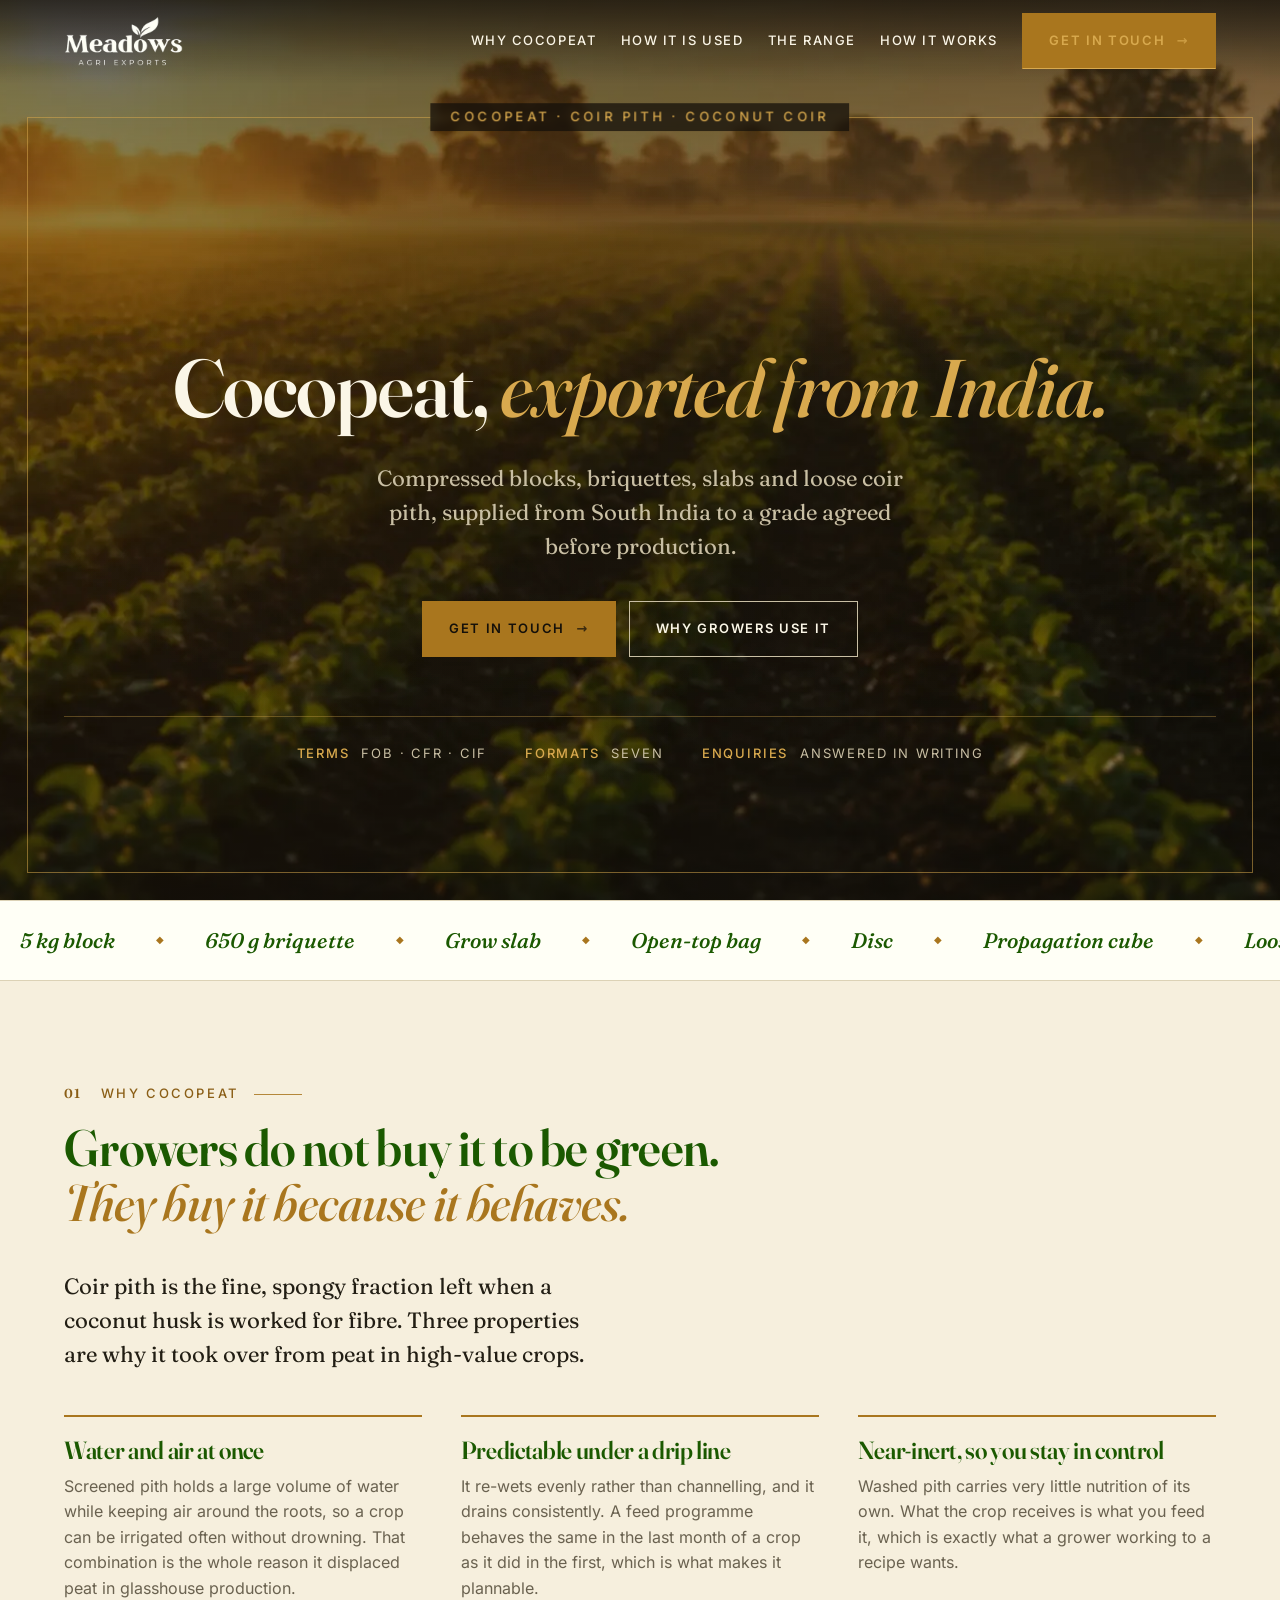
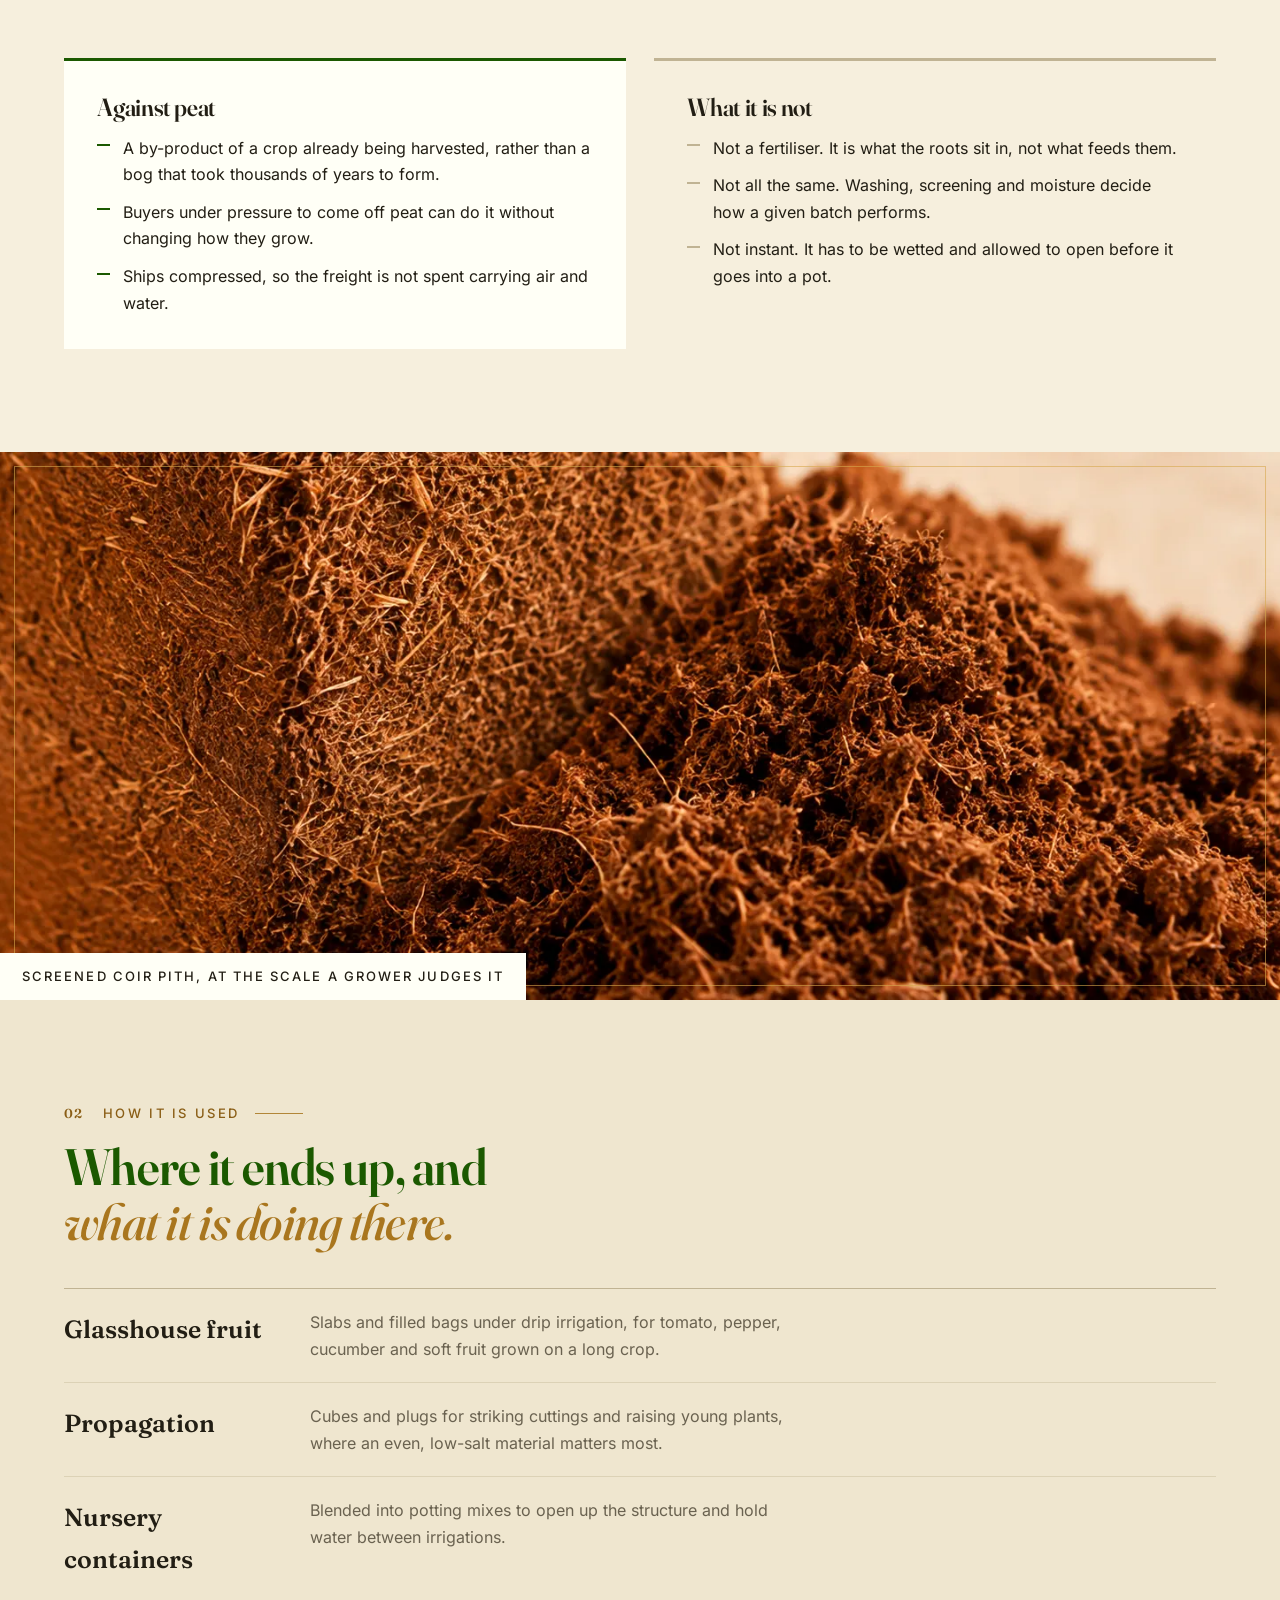
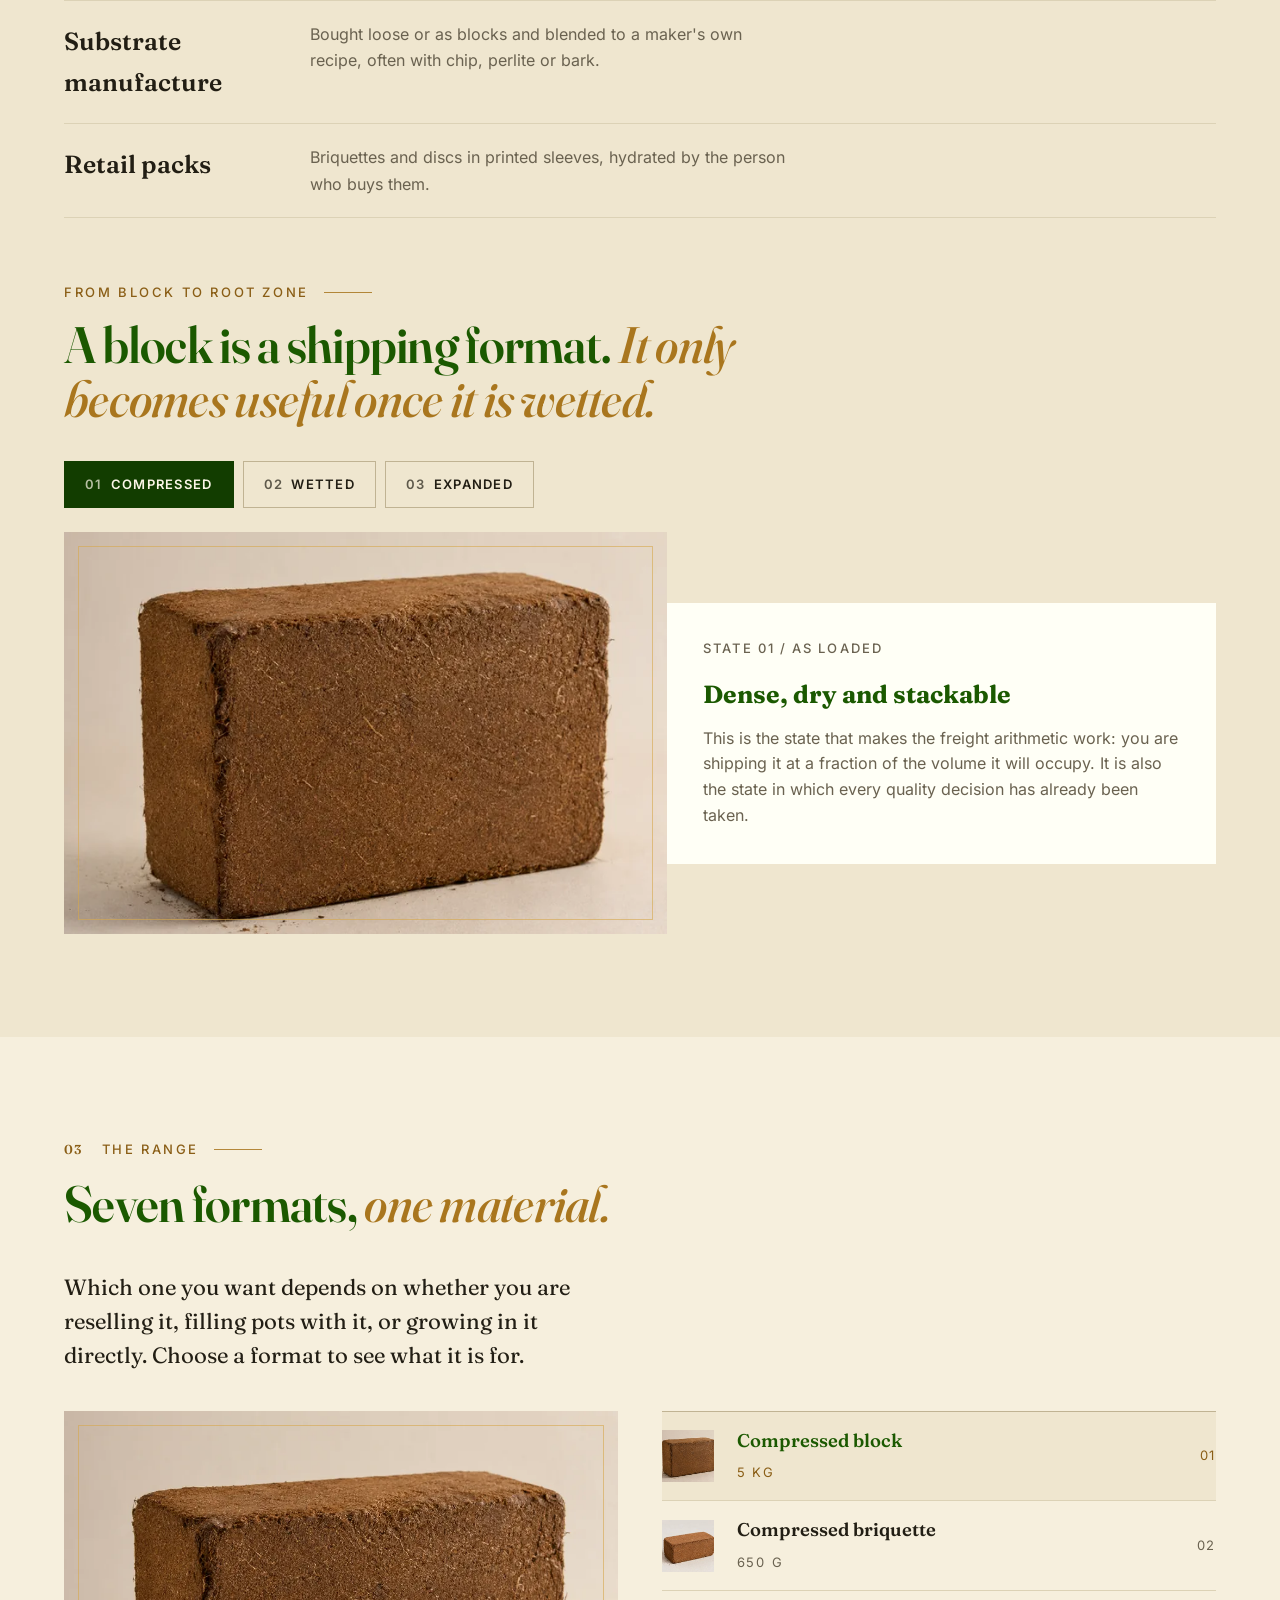
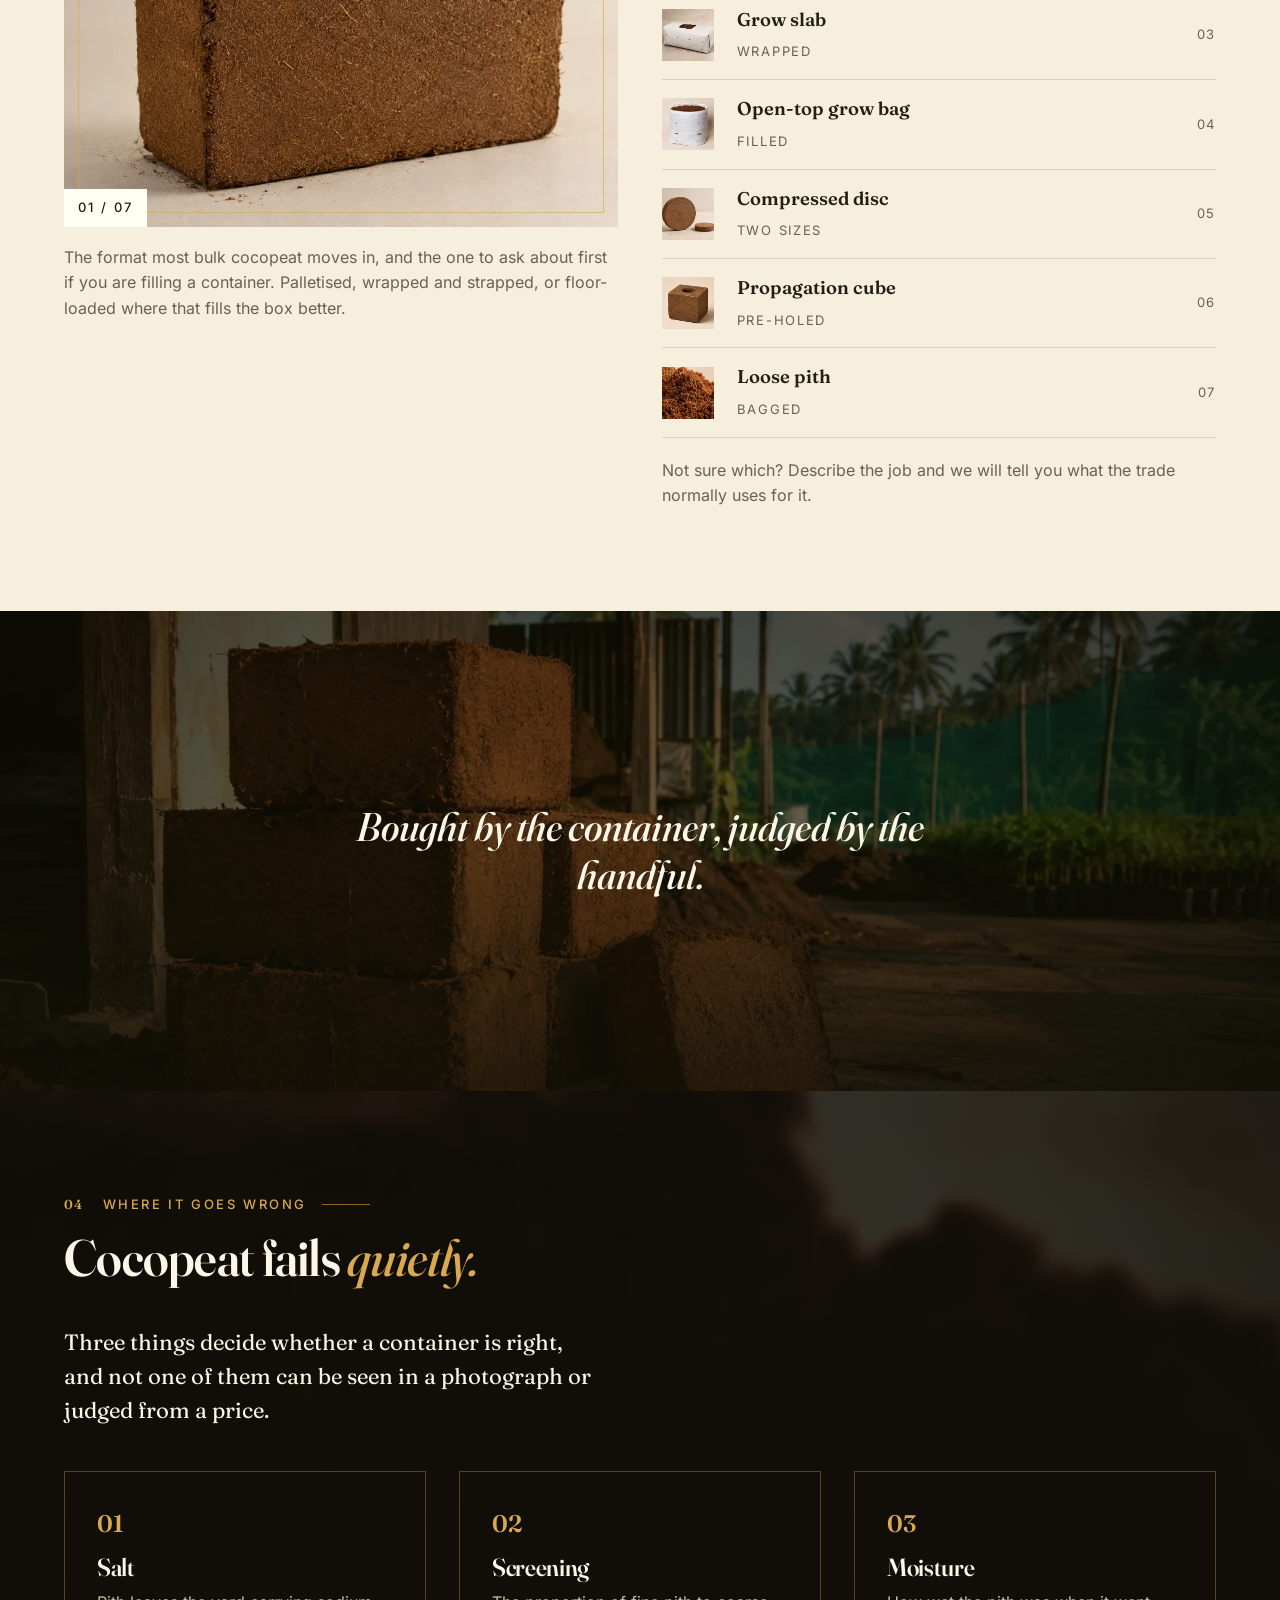
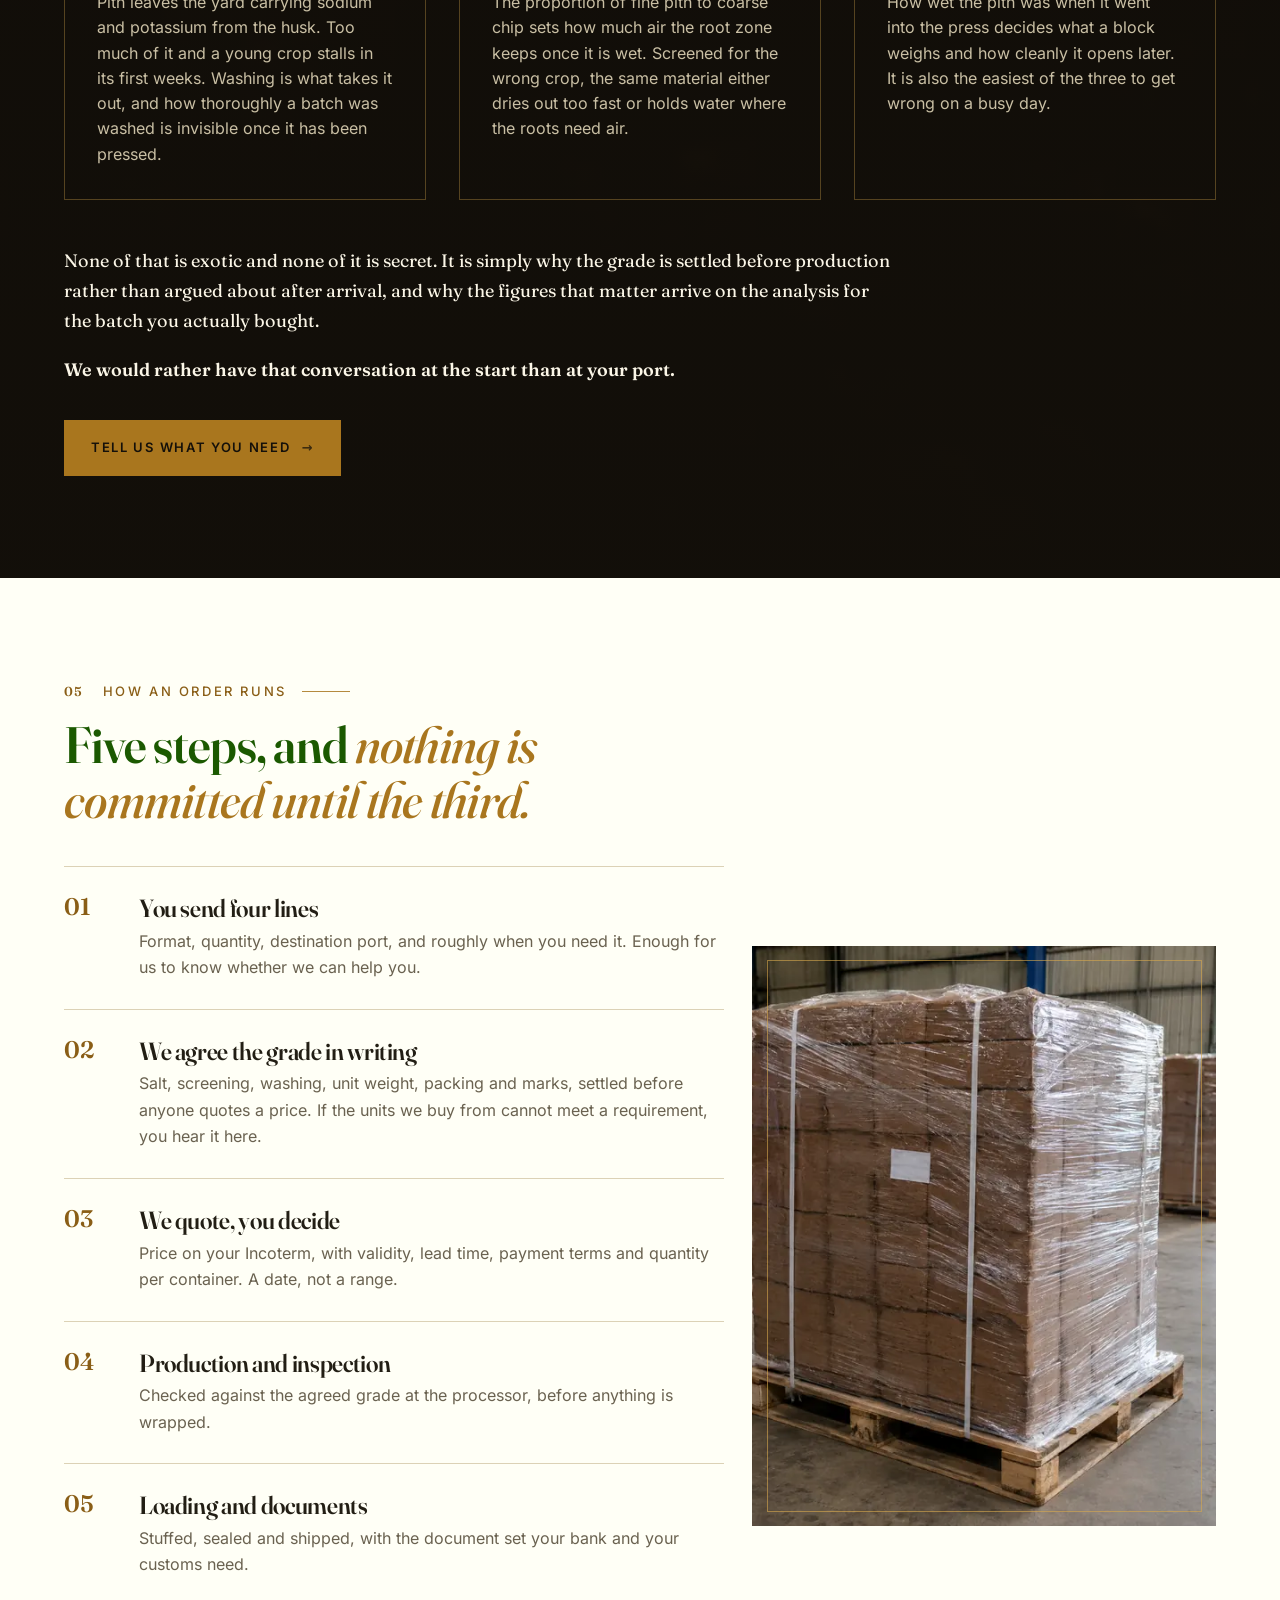
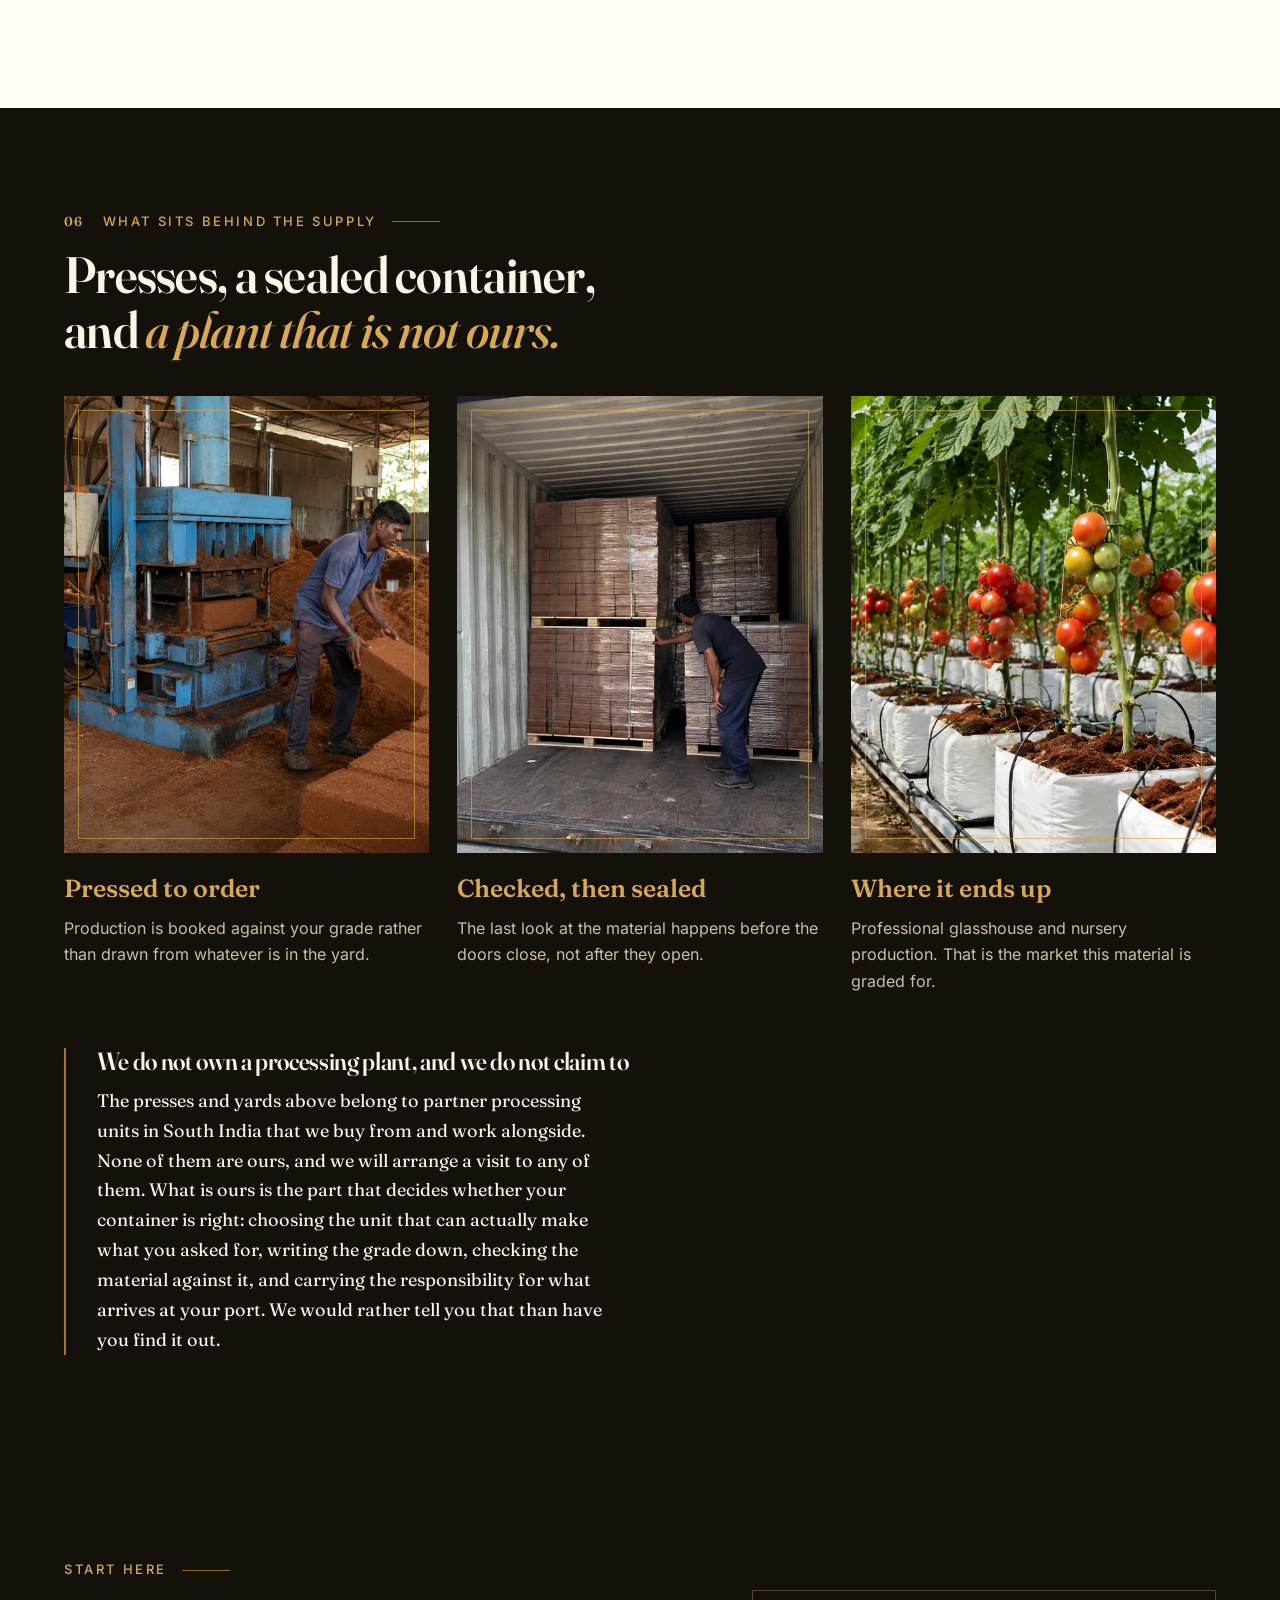
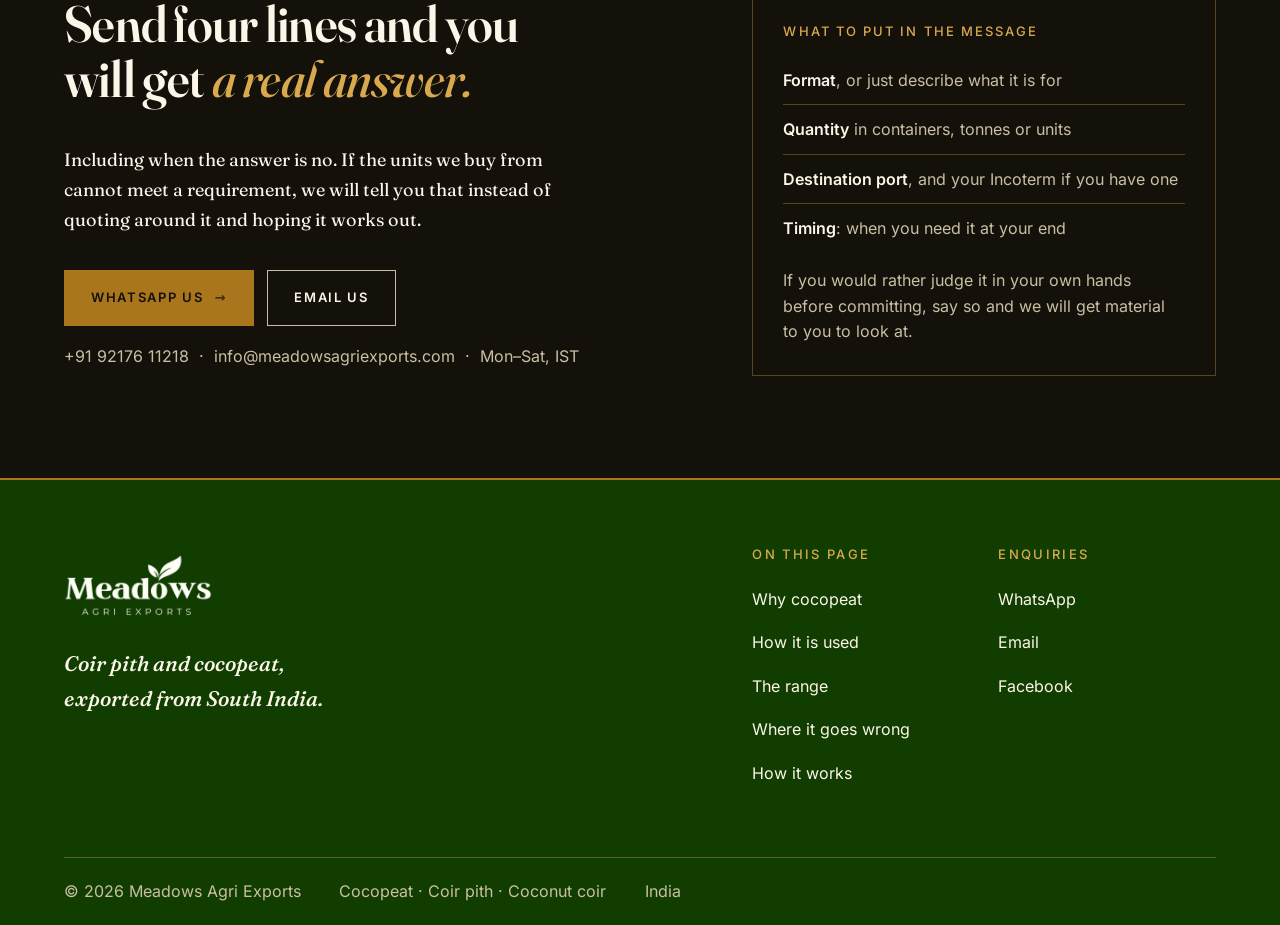
==== commit a952329d: "Rework the home page: real hero image, education first, less to read - hero: a blurred but vibrant p" ====
--- a/index.html
+++ b/index.html
@@ -3,15 +3,15 @@
 <head>
 <meta charset="utf-8">
 <meta name="viewport" content="width=device-width, initial-scale=1">
-<title>Coir Pith &amp; Cocopeat Growing Media, Exported from India | Meadows Agri Exports</title>
-<meta name="description" content="Compressed cocopeat blocks, briquettes, grow slabs, discs and loose coir pith from South India. The grade is agreed in writing, the sample comes from your own production run, and the material is checked before the container is sealed.">
+<title>Cocopeat &amp; Coir Pith, Exported from India | Meadows Agri Exports</title>
+<meta name="description" content="Compressed cocopeat blocks, briquettes, grow slabs, discs and loose coir pith from South India. Why professional growers use it, what it does around the roots, and how an order runs.">
 <meta name="google-site-verification" content="IF-ziBEYISyrx5WHCY58JcKxKCpqU1cr7YklDWvKCZM">
 <link rel="canonical" href="https://meadowsagriexports.com/">
 <meta property="og:type" content="website">
-<meta property="og:title" content="Coir Pith &amp; Cocopeat Growing Media, Exported from India | Meadows Agri Exports">
-<meta property="og:description" content="The grade agreed in writing, the sample from your own production run, and the material checked before the container is sealed.">
+<meta property="og:title" content="Cocopeat &amp; Coir Pith, Exported from India | Meadows Agri Exports">
+<meta property="og:description" content="Why professional growers use cocopeat, what it does around the roots, and how an order runs. Supplied from South India.">
 <meta property="og:url" content="https://meadowsagriexports.com/">
-<meta property="og:image" content="https://meadowsagriexports.com/assets/img/hero-block-1700.jpg">
+<meta property="og:image" content="https://meadowsagriexports.com/assets/img/rng-block-900.jpg">
 <meta name="twitter:card" content="summary_large_image">
 <meta name="theme-color" content="#14100A">
 <link rel="icon" href="favicon.svg" type="image/svg+xml">
@@ -27,222 +27,277 @@
   <div class="nav__in">
     <a class="wm" href="#top" aria-label="Meadows Agri Exports, top of page">
       <picture>
-        <source type="image/webp" srcset="assets/img/brand/logo-cream-320.webp 320w, assets/img/brand/logo-cream-640.webp 640w" sizes="126px">
+        <source type="image/webp" srcset="assets/img/brand/logo-cream-320.webp 320w, assets/img/brand/logo-cream-640.webp 640w" sizes="120px">
         <img src="assets/img/brand/logo-cream-320.png" alt="Meadows Agri Exports" width="720" height="301" fetchpriority="high" decoding="async">
       </picture>
     </a>
     <nav class="nav__links" aria-label="Sections">
+      <a href="#why">Why cocopeat</a>
+      <a href="#uses">How it is used</a>
       <a href="#range">The range</a>
-      <a href="#specification">Specification</a>
       <a href="#how">How it works</a>
-      <a href="#questions">Questions</a>
-      <a class="btn btn--gold" href="#contact">Get a price<span class="btn__x" aria-hidden="true">&rarr;</span></a>
+      <a class="btn btn--gold" href="#contact">Get in touch<span class="btn__x" aria-hidden="true">&rarr;</span></a>
     </nav>
     <button class="nav__burger" type="button" aria-expanded="false" aria-controls="menu">Menu</button>
   </div>
 </header>
 
 <div class="nav__panel" id="menu" data-open="false">
+  <a href="#why">Why cocopeat</a>
+  <a href="#uses">How it is used</a>
   <a href="#range">The range</a>
-  <a href="#specification">Specification</a>
-  <a href="#material">The material</a>
+  <a href="#risk">Where it goes wrong</a>
   <a href="#how">How it works</a>
-  <a href="#questions">Questions</a>
-  <a class="btn btn--gold" href="#contact">Get a price<span class="btn__x" aria-hidden="true">&rarr;</span></a>
+  <a class="btn btn--gold" href="#contact">Get in touch<span class="btn__x" aria-hidden="true">&rarr;</span></a>
 </div>
 
 <main id="main">
   <span id="top"></span>
 
   <!-- ==================================================================
-       HERO. One object, lit, in darkness. Type set into the frame.
+       HERO. A blurred, still-vibrant photograph behind the type, with its
+       scrim baked into the file. 17 KB at 1700px. The gold frame sits above
+       it and the eyebrow breaks through the frame's top edge.
        =================================================================== -->
   <section class="hero">
     <picture>
-      <source type="image/webp" srcset="assets/img/hero-block-1100.webp 1100w, assets/img/hero-block-1700.webp 1700w, assets/img/hero-block-2200.webp 2200w" sizes="100vw">
-      <img class="hero__bg" src="assets/img/hero-block-1700.jpg" alt="A 5 kg compressed coir pith block lit against a dark ground, its fibrous surface and compressed edges visible." width="2200" height="1238" fetchpriority="high" decoding="async">
+      <source type="image/webp" srcset="assets/img/hero-bg-1100.webp 1100w, assets/img/hero-bg-1700.webp 1700w, assets/img/hero-bg-2200.webp 2200w" sizes="100vw">
+      <img class="hero__bg" src="assets/img/hero-bg-1700.jpg" alt="" aria-hidden="true" width="2200" height="1238" fetchpriority="high" decoding="async">
     </picture>
-    <div class="hero__in wrap--wide">
-      <p class="eye">Coir pith &middot; cocopeat &middot; South India</p>
-      <h1 class="hero__h">Coir pith growing media, <em>exported from India.</em></h1>
-      <p class="hero__sub">Compressed blocks, briquettes, slabs, discs and loose pith. The grade is agreed in writing, the sample comes from your own production run, and the material is checked before the container is sealed.</p>
-      <div class="btns hero__btns">
-        <a class="btn btn--gold" href="#contact">Get a price<span class="btn__x" aria-hidden="true">&rarr;</span></a>
-        <a class="btn btn--ghost" href="#range">See the range</a>
-      </div>
-      <div class="hero__foot">
+    <span class="hero__frame" aria-hidden="true"></span>
+    <p class="hero__tag">Cocopeat &middot; coir pith &middot; coconut coir</p>
+    <div class="hero__in wrap">
+      <h1 class="hero__h">Cocopeat, <em>exported from India.</em></h1>
+      <p class="hero__sub">Compressed blocks, briquettes, slabs and loose coir pith, supplied from South India to a grade agreed before production.</p>
+      <div class="btns btns--mid hero__btns">
+        <a class="btn btn--gold" href="#contact">Get in touch<span class="btn__x" aria-hidden="true">&rarr;</span></a>
+        <a class="btn btn--ghost" href="#why">Why growers use it</a>
+      </div>
+      <div class="hero__facts">
         <span><b>Terms</b> &nbsp;FOB &middot; CFR &middot; CIF</span>
         <span><b>Formats</b> &nbsp;Seven</span>
-        <span><b>To begin</b> &nbsp;Four lines by WhatsApp or email</span>
-      </div>
-    </div>
-  </section>
-
-  <!-- The range, named in one line -->
-  <div class="ticker">
+        <span><b>Enquiries</b> &nbsp;Answered in writing</span>
+      </div>
+    </div>
+  </section>
+
+  <!-- The range, moving. Two copies of the list; the track slides half its
+       width, so the loop is seamless. Pauses on hover and for reduced motion. -->
+  <div class="marq" aria-label="Formats we supply">
+    <div class="marq__track">
+      <ul>
+        <li>5 kg block</li><li>650 g briquette</li><li>Grow slab</li><li>Open-top bag</li>
+        <li>Disc</li><li>Propagation cube</li><li>Loose pith</li>
+      </ul>
+      <ul aria-hidden="true">
+        <li>5 kg block</li><li>650 g briquette</li><li>Grow slab</li><li>Open-top bag</li>
+        <li>Disc</li><li>Propagation cube</li><li>Loose pith</li>
+      </ul>
+    </div>
+  </div>
+
+  <!-- ==================================================================
+       01 WHY. Education before anything is sold.
+       =================================================================== -->
+  <section class="sec" id="why">
     <div class="wrap">
-      <ul>
-        <li>5 kg block</li>
-        <li>650 g briquette</li>
-        <li>Grow slab</li>
-        <li>Open-top bag</li>
-        <li>Disc</li>
-        <li>Propagation cube</li>
-        <li>Loose pith</li>
-      </ul>
-    </div>
-  </div>
-
-  <!-- ==================================================================
-       Four facts, all of them true
-       =================================================================== -->
-  <section class="sec--s">
-    <div class="wrap tiles rv">
-      <div class="tile">
-        <div class="tile__n">07</div>
-        <p class="tile__t">Formats, from a 5 kg block to loose screened pith.</p>
-      </div>
-      <div class="tile">
-        <div class="tile__n">12</div>
-        <p class="tile__t">Fields fixed in writing before anything is pressed.</p>
-      </div>
-      <div class="tile">
-        <div class="tile__n">03</div>
-        <p class="tile__t">Incoterms quoted: FOB, CFR or CIF, on your terms.</p>
-      </div>
-      <div class="tile">
-        <div class="tile__n">01</div>
-        <p class="tile__t">Sample, drawn from the run your order comes from.</p>
-      </div>
-    </div>
-  </section>
-
-  <!-- ==================================================================
-       01 THE MATERIAL
-       =================================================================== -->
-  <section class="sec" id="material-intro">
-    <div class="wrap grid">
-      <figure class="plate c1-5 rv">
-        <picture>
-          <source type="image/webp" srcset="assets/img/ed-material-560.webp 560w, assets/img/ed-material-868.webp 868w" sizes="(max-width: 1080px) 92vw, 38vw">
-          <img src="assets/img/ed-material-868.jpg" alt="Close detail of a compressed coir pith face beside loose pith, showing fibre, particles and compressed structure." width="868" height="1086" loading="lazy" decoding="async">
-        </picture>
-      </figure>
-      <div class="c7-12 rv" style="--d:.08s;align-self:center">
-        <div class="open">
-          <p class="eye"><span class="open__n">01</span> The material</p>
-          <h2 class="open__h">A by-product that behaves like <em>an engineered substrate.</em></h2>
-        </div>
-        <div class="prose">
-          <p>Coir pith is what is left when a coconut husk is worked for fibre. Nobody grows a coconut for it, which is the whole reason it can be bought from India at a workable price.</p>
-          <p>Compressed, it ships as a dense block at a fraction of its working volume. Wetted, it opens into a medium that holds water and air at the same time and behaves predictably under a drip line. That is why professional growers use it in place of peat.</p>
-          <p>Because it is a by-product, it is only as consistent as the process it falls out of. Two units in the same district can turn out material that performs differently. <strong>Choosing the unit matters more than choosing the country</strong>, and that is the part of this trade we do.</p>
-        </div>
-      </div>
-    </div>
-  </section>
-
-  <!-- ==================================================================
-       02 THE RISK. The document is the product.
-       =================================================================== -->
-  <section class="band band--night sec" id="specification">
-    <div class="wrap grid">
-      <div class="c1-5">
-        <div class="open rv">
-          <p class="eye"><span class="open__n">02</span> Where it goes wrong</p>
-          <h2 class="open__h">Cocopeat goes wrong <em>quietly.</em></h2>
-        </div>
-        <div class="prose rv" style="--d:.06s">
-          <p>Salt, screening and moisture are the three things that ruin a container, and not one of them is visible in a photograph. A sample can be perfect and the shipment still be wrong, because the sample came from a different week's production.</p>
-          <p>So the material is not really what you are buying on a first order. What you are buying is a document, agreed before anything is pressed, and someone standing in front of the press who is accountable to it.</p>
-        </div>
-        <div class="btns rv" style="--d:.1s;margin-top:clamp(26px,2.8vw,38px)">
-          <a class="btn btn--gold" href="#contact">Send your specification<span class="btn__x" aria-hidden="true">&rarr;</span></a>
-        </div>
-      </div>
-
-      <div class="c7-12 rv" style="--d:.1s">
-        <div class="spec">
-          <div class="spec__hd">
-            <span class="spec__t">Specification sheet</span>
-            <span class="spec__m">Agreed before production</span>
-          </div>
-          <div class="spec__b">
-            <dl>
-              <div class="spec__r"><dt>Electrical conductivity</dt><dd>Agreed as a ceiling, then confirmed on the batch analysis.</dd></div>
-              <div class="spec__r"><dt>pH</dt><dd>Reported on the same analysis. Tell us the crop if you have a range.</dd></div>
-              <div class="spec__r"><dt>Moisture</dt><dd>Checked at the press, because it drives both weight and expansion.</dd></div>
-              <div class="spec__r"><dt>Expansion</dt><dd>A volume from a stated unit weight, for the batch you are buying.</dd></div>
-              <div class="spec__r"><dt>Washing</dt><dd>Unwashed, washed or double-washed, depending on where the salt has to end up.</dd></div>
-              <div class="spec__r"><dt>Buffering</dt><dd>Named to your crop where the crop needs it. Not sold as a grade.</dd></div>
-              <div class="spec__r"><dt>Screening</dt><dd>Particle grade to your requirement, including chip and blend ratios.</dd></div>
-              <div class="spec__r"><dt>Unit weight</dt><dd>Nominal weight per unit, and the tolerance you will accept on it.</dd></div>
-              <div class="spec__r"><dt>Packing &amp; marks</dt><dd>Wrap, carton or sleeve, printed to your artwork and your shipping marks.</dd></div>
-              <div class="spec__r"><dt>Pallet plan</dt><dd>Units per pallet, pallet type and strapping, or floor-loaded.</dd></div>
-              <div class="spec__r"><dt>Loading</dt><dd>Quantity per container, port of loading, and your Incoterm.</dd></div>
-              <div class="spec__r"><dt>Documents</dt><dd>Invoice, packing list, bill of lading, certificate of origin, batch analysis.</dd></div>
-            </dl>
-          </div>
-          <div class="spec__f">Figures are entered per order and confirmed against the processor's current batch analysis. <strong>We do not publish numbers that move with the batch.</strong> A figure on a website is worth nothing next to one on an analysis with your order number on it.</div>
-        </div>
-      </div>
-    </div>
-  </section>
-
-  <!-- ==================================================================
-       THE RANGE. A selector, not a spreadsheet.
-       =================================================================== -->
-  <section class="band band--paper2 sec" id="range">
+      <div class="open">
+        <p class="eye"><span class="open__n">01</span> Why cocopeat</p>
+        <h2 class="open__h">Growers do not buy it to be green. <em>They buy it because it behaves.</em></h2>
+      </div>
+      <p class="lead" style="margin-bottom:clamp(30px,3.4vw,52px)">Coir pith is the fine, spongy fraction left when a coconut husk is worked for fibre. Three properties are why it took over from peat in high-value crops.</p>
+
+      <div class="why">
+        <div class="why__i">
+          <h3 class="why__h">Water and air at once</h3>
+          <p class="why__t">Screened pith holds a large volume of water while keeping air around the roots, so a crop can be irrigated often without drowning. That combination is the whole reason it displaced peat in glasshouse production.</p>
+        </div>
+        <div class="why__i">
+          <h3 class="why__h">Predictable under a drip line</h3>
+          <p class="why__t">It re-wets evenly rather than channelling, and it drains consistently. A feed programme behaves the same in the last month of a crop as it did in the first, which is what makes it plannable.</p>
+        </div>
+        <div class="why__i">
+          <h3 class="why__h">Near-inert, so you stay in control</h3>
+          <p class="why__t">Washed pith carries very little nutrition of its own. What the crop receives is what you feed it, which is exactly what a grower working to a recipe wants.</p>
+        </div>
+      </div>
+
+      <div class="vs" style="margin-top:clamp(38px,4.4vw,68px)">
+        <div class="vs__c">
+          <h3 class="vs__h">Against peat</h3>
+          <ul class="vs__l">
+            <li>A by-product of a crop already being harvested, rather than a bog that took thousands of years to form.</li>
+            <li>Buyers under pressure to come off peat can do it without changing how they grow.</li>
+            <li>Ships compressed, so the freight is not spent carrying air and water.</li>
+          </ul>
+        </div>
+        <div class="vs__c vs__c--other">
+          <h3 class="vs__h">What it is not</h3>
+          <ul class="vs__l">
+            <li>Not a fertiliser. It is what the roots sit in, not what feeds them.</li>
+            <li>Not all the same. Washing, screening and moisture decide how a given batch performs.</li>
+            <li>Not instant. It has to be wetted and allowed to open before it goes into a pot.</li>
+          </ul>
+        </div>
+      </div>
+    </div>
+  </section>
+
+  <!-- A visual break, so the education section is not followed by more text -->
+  <figure class="plate strip">
+    <picture>
+      <source type="image/webp" srcset="assets/img/band-material-960.webp 960w, assets/img/band-material-1448.webp 1448w" sizes="100vw">
+      <img src="assets/img/band-material-1400.jpg" alt="Close detail of a compressed coir pith face beside loose pith, showing fibre, particles and the compressed structure." width="1448" height="620" loading="lazy" decoding="async">
+    </picture>
+    <figcaption>Screened coir pith, at the scale a grower judges it</figcaption>
+  </figure>
+
+  <!-- ==================================================================
+       02 HOW IT IS USED
+       =================================================================== -->
+  <section class="band band--paper2 sec" id="uses">
     <div class="wrap">
-      <div class="open rv">
+      <div class="open">
+        <p class="eye"><span class="open__n">02</span> How it is used</p>
+        <h2 class="open__h">Where it ends up, and <em>what it is doing there.</em></h2>
+      </div>
+
+      <div class="uses">
+        <div class="uses__i">
+          <span class="uses__k">Glasshouse fruit</span>
+          <p class="uses__t">Slabs and filled bags under drip irrigation, for tomato, pepper, cucumber and soft fruit grown on a long crop.</p>
+        </div>
+        <div class="uses__i">
+          <span class="uses__k">Propagation</span>
+          <p class="uses__t">Cubes and plugs for striking cuttings and raising young plants, where an even, low-salt material matters most.</p>
+        </div>
+        <div class="uses__i">
+          <span class="uses__k">Nursery containers</span>
+          <p class="uses__t">Blended into potting mixes to open up the structure and hold water between irrigations.</p>
+        </div>
+        <div class="uses__i">
+          <span class="uses__k">Substrate manufacture</span>
+          <p class="uses__t">Bought loose or as blocks and blended to a maker's own recipe, often with chip, perlite or bark.</p>
+        </div>
+        <div class="uses__i">
+          <span class="uses__k">Retail packs</span>
+          <p class="uses__t">Briquettes and discs in printed sleeves, hydrated by the person who buys them.</p>
+        </div>
+      </div>
+
+      <div style="margin-top:clamp(44px,5vw,78px)">
+        <p class="eye">From block to root zone</p>
+        <h3 class="open__h" style="margin-top:14px;margin-bottom:clamp(22px,2.6vw,34px)">A block is a shipping format. <em>It only becomes useful once it is wetted.</em></h3>
+
+        <div class="tabs" role="tablist" aria-label="States of the material">
+          <button class="tab" type="button" role="tab" id="st-1" aria-controls="sp-1" aria-selected="true"><span class="tab__n">01</span>Compressed</button>
+          <button class="tab" type="button" role="tab" id="st-2" aria-controls="sp-2" aria-selected="false"><span class="tab__n">02</span>Wetted</button>
+          <button class="tab" type="button" role="tab" id="st-3" aria-controls="sp-3" aria-selected="false"><span class="tab__n">03</span>Expanded</button>
+        </div>
+
+        <div class="panel" id="sp-1" role="tabpanel" aria-labelledby="st-1">
+          <div class="panel__in">
+            <figure class="panel__fig plate">
+              <picture><source type="image/webp" srcset="assets/img/state-1-700.webp 700w, assets/img/state-1-1200.webp 1200w" sizes="(max-width:1080px) 96vw, 54vw"><img src="assets/img/state-1-1200.jpg" alt="The compressed block, dry and intact, as it is loaded." width="1448" height="965" loading="lazy" decoding="async"></picture>
+            </figure>
+            <div class="panel__b">
+              <p class="label">State 01 / as loaded</p>
+              <h4 class="panel__h">Dense, dry and stackable</h4>
+              <p class="note">This is the state that makes the freight arithmetic work: you are shipping it at a fraction of the volume it will occupy. It is also the state in which every quality decision has already been taken.</p>
+            </div>
+          </div>
+        </div>
+
+        <div class="panel" id="sp-2" role="tabpanel" aria-labelledby="st-2">
+          <div class="panel__in">
+            <figure class="panel__fig plate">
+              <picture><source type="image/webp" srcset="assets/img/state-2-700.webp 700w, assets/img/state-2-1200.webp 1200w" sizes="(max-width:1080px) 96vw, 54vw"><img src="assets/img/state-2-1200.jpg" alt="A block beside a basin of wetted coir pith, hands breaking the material apart as it takes up water." width="1448" height="965" loading="lazy" decoding="async"></picture>
+            </figure>
+            <div class="panel__b">
+              <p class="label">State 02 / water added</p>
+              <h4 class="panel__h">Breaking down under water</h4>
+              <p class="note">Add water and the block gives way from the outside in. How cleanly it does that, and how much water it takes, follows from the compression ratio and how wet the pith was at the press.</p>
+            </div>
+          </div>
+        </div>
+
+        <div class="panel" id="sp-3" role="tabpanel" aria-labelledby="st-3">
+          <div class="panel__in">
+            <figure class="panel__fig plate">
+              <picture><source type="image/webp" srcset="assets/img/state-3-700.webp 700w, assets/img/state-3-1200.webp 1200w" sizes="(max-width:1080px) 96vw, 54vw"><img src="assets/img/state-3-1200.jpg" alt="Two hands holding a double handful of fully expanded coir pith, open and fibrous." width="1448" height="965" loading="lazy" decoding="async"></picture>
+            </figure>
+            <div class="panel__b">
+              <p class="label">State 03 / ready to fill</p>
+              <h4 class="panel__h">Open, airy, holding water</h4>
+              <p class="note">This is what the grower is actually buying: an open structure that holds water and air together. What it expands to depends on the batch, which is why that figure belongs on an analysis rather than on a web page.</p>
+            </div>
+          </div>
+        </div>
+      </div>
+    </div>
+  </section>
+
+  <!-- ==================================================================
+       03 THE RANGE
+       =================================================================== -->
+  <section class="sec" id="range">
+    <div class="wrap">
+      <div class="open">
         <p class="eye"><span class="open__n">03</span> The range</p>
         <h2 class="open__h">Seven formats, <em>one material.</em></h2>
       </div>
-      <p class="lead rv" style="--d:.05s;margin-bottom:clamp(28px,3vw,44px)">Which one you want depends on whether you are reselling it, filling pots with it, or growing in it directly. Choose a format to see what it is for.</p>
-
-      <div class="range rv" style="--d:.08s">
+      <p class="lead" style="margin-bottom:clamp(26px,3vw,44px)">Which one you want depends on whether you are reselling it, filling pots with it, or growing in it directly. Choose a format to see what it is for.</p>
+
+      <div class="range">
         <div>
           <div class="panel" id="rp-1" role="tabpanel" aria-labelledby="rt-1">
             <figure class="plate">
               <picture><source type="image/webp" srcset="assets/img/rng-block-520.webp 520w, assets/img/rng-block-900.webp 900w" sizes="(max-width:1080px) 92vw, 44vw"><img src="assets/img/rng-block-900.jpg" alt="A 5 kg compressed coir pith block in three-quarter view." width="900" height="675" loading="lazy" decoding="async"></picture>
               <span class="plate__chip">01 / 07</span>
             </figure>
+            <p class="note" style="margin-top:18px">The format most bulk cocopeat moves in, and the one to ask about first if you are filling a container. Palletised, wrapped and strapped, or floor-loaded where that fills the box better.</p>
           </div>
           <div class="panel" id="rp-2" role="tabpanel" aria-labelledby="rt-2">
             <figure class="plate">
               <picture><source type="image/webp" srcset="assets/img/rng-briquette-520.webp 520w, assets/img/rng-briquette-900.webp 900w" sizes="(max-width:1080px) 92vw, 44vw"><img src="assets/img/rng-briquette-900.jpg" alt="A 650 gram compressed coir pith briquette." width="900" height="675" loading="lazy" decoding="async"></picture>
               <span class="plate__chip">02 / 07</span>
             </figure>
+            <p class="note" style="margin-top:18px">Shelf-sized and dense enough to ship in volume. The usual starting point for a private-label range, with sleeves and cartons printed to your artwork.</p>
           </div>
           <div class="panel" id="rp-3" role="tabpanel" aria-labelledby="rt-3">
             <figure class="plate">
               <picture><source type="image/webp" srcset="assets/img/rng-slab-520.webp 520w, assets/img/rng-slab-900.webp 900w" sizes="(max-width:1080px) 92vw, 44vw"><img src="assets/img/rng-slab-900.jpg" alt="A wrapped coir pith grow slab with a cut planting window." width="900" height="675" loading="lazy" decoding="async"></picture>
               <span class="plate__chip">03 / 07</span>
             </figure>
+            <p class="note" style="margin-top:18px">A compressed slab in its own wrap with planting windows cut into the top. It goes straight into a gutter and is grown in where it sits.</p>
           </div>
           <div class="panel" id="rp-4" role="tabpanel" aria-labelledby="rt-4">
             <figure class="plate">
               <picture><source type="image/webp" srcset="assets/img/rng-bag-520.webp 520w, assets/img/rng-bag-900.webp 900w" sizes="(max-width:1080px) 92vw, 44vw"><img src="assets/img/rng-bag-900.jpg" alt="A white open-top grow bag filled with coir pith." width="900" height="675" loading="lazy" decoding="async"></picture>
               <span class="plate__chip">04 / 07</span>
             </figure>
+            <p class="note" style="margin-top:18px">Filled, perforated and ready to place. No hydration station to run and no loose material to handle on the bench, which matters when labour is the constraint rather than freight.</p>
           </div>
           <div class="panel" id="rp-5" role="tabpanel" aria-labelledby="rt-5">
             <figure class="plate">
               <picture><source type="image/webp" srcset="assets/img/rng-disc-520.webp 520w, assets/img/rng-disc-900.webp 900w" sizes="(max-width:1080px) 92vw, 44vw"><img src="assets/img/rng-disc-900.jpg" alt="A large compressed coir pith disc beside a smaller one." width="900" height="675" loading="lazy" decoding="async"></picture>
               <span class="plate__chip">05 / 07</span>
             </figure>
+            <p class="note" style="margin-top:18px">Swells to fill a pot or a tray cell without being broken up first. Available in more than one diameter, so tell us the pot you are filling.</p>
           </div>
           <div class="panel" id="rp-6" role="tabpanel" aria-labelledby="rt-6">
             <figure class="plate">
-              <picture><source type="image/webp" srcset="assets/img/rng-cube-520.webp 520w, assets/img/rng-cube-900.webp 900w" sizes="(max-width:1080px) 92vw, 44vw"><img src="assets/img/rng-cube-900.jpg" alt="A compressed coir pith cube with a planting hole formed in the top." width="900" height="675" loading="lazy" decoding="async"></picture>
+              <picture><source type="image/webp" srcset="assets/img/rng-cube-520.webp 520w, assets/img/rng-cube-900.webp 900w" sizes="(max-width:1080px) 92vw, 44vw"><img src="assets/img/rng-cube-900.jpg" alt="A compressed coir pith cube with a planting hole formed in its top face." width="900" height="675" loading="lazy" decoding="async"></picture>
               <span class="plate__chip">06 / 07</span>
             </figure>
+            <p class="note" style="margin-top:18px">A cube with the planting hole already formed, for cuttings and young plants. Propagation is the least forgiving use of cocopeat, so this is where washing matters most.</p>
           </div>
           <div class="panel" id="rp-7" role="tabpanel" aria-labelledby="rt-7">
             <figure class="plate">
               <picture><source type="image/webp" srcset="assets/img/rng-loose-520.webp 520w, assets/img/rng-loose-900.webp 900w" sizes="(max-width:1080px) 92vw, 44vw"><img src="assets/img/rng-loose-900.jpg" alt="Loose screened coir pith at close range, showing fibre and pith particles." width="900" height="675" loading="lazy" decoding="async"></picture>
               <span class="plate__chip">07 / 07</span>
             </figure>
+            <p class="note" style="margin-top:18px">Screened and bagged for blenders working to their own recipe. It costs more to move per tonne than a compressed block, which is worth it when your process cannot take a hydration step.</p>
           </div>
         </div>
 
@@ -250,41 +305,41 @@
           <div class="picks" role="tablist" aria-label="Formats">
             <button class="pick" type="button" role="tab" id="rt-1" aria-controls="rp-1" aria-selected="true">
               <img aria-hidden="true" src="assets/img/fmt-block-200.jpg" alt="" width="200" height="200" loading="lazy" decoding="async">
-              <span><span class="pick__n">Compressed block</span><br><span class="pick__u">5 kg &middot; importers, repackers, blenders</span></span>
+              <span><span class="pick__n">Compressed block</span><br><span class="pick__u">5 kg</span></span>
               <span class="pick__u" aria-hidden="true">01</span>
             </button>
             <button class="pick" type="button" role="tab" id="rt-2" aria-controls="rp-2" aria-selected="false">
               <img aria-hidden="true" src="assets/img/fmt-briquette-200.jpg" alt="" width="200" height="200" loading="lazy" decoding="async">
-              <span><span class="pick__n">Compressed briquette</span><br><span class="pick__u">650 g &middot; retail and private label</span></span>
+              <span><span class="pick__n">Compressed briquette</span><br><span class="pick__u">650 g</span></span>
               <span class="pick__u" aria-hidden="true">02</span>
             </button>
             <button class="pick" type="button" role="tab" id="rt-3" aria-controls="rp-3" aria-selected="false">
               <img aria-hidden="true" src="assets/img/fmt-slab-200.jpg" alt="" width="200" height="200" loading="lazy" decoding="async">
-              <span><span class="pick__n">Grow slab</span><br><span class="pick__u">Wrapped &middot; gutter-grown crops</span></span>
+              <span><span class="pick__n">Grow slab</span><br><span class="pick__u">Wrapped</span></span>
               <span class="pick__u" aria-hidden="true">03</span>
             </button>
             <button class="pick" type="button" role="tab" id="rt-4" aria-controls="rp-4" aria-selected="false">
               <img aria-hidden="true" src="assets/img/fmt-bag-200.jpg" alt="" width="200" height="200" loading="lazy" decoding="async">
-              <span><span class="pick__n">Open-top grow bag</span><br><span class="pick__u">Filled &middot; nurseries and glasshouses</span></span>
+              <span><span class="pick__n">Open-top grow bag</span><br><span class="pick__u">Filled</span></span>
               <span class="pick__u" aria-hidden="true">04</span>
             </button>
             <button class="pick" type="button" role="tab" id="rt-5" aria-controls="rp-5" aria-selected="false">
               <img aria-hidden="true" src="assets/img/fmt-disc-200.jpg" alt="" width="200" height="200" loading="lazy" decoding="async">
-              <span><span class="pick__n">Compressed disc</span><br><span class="pick__u">Two sizes &middot; pot and tray filling</span></span>
+              <span><span class="pick__n">Compressed disc</span><br><span class="pick__u">Two sizes</span></span>
               <span class="pick__u" aria-hidden="true">05</span>
             </button>
             <button class="pick" type="button" role="tab" id="rt-6" aria-controls="rp-6" aria-selected="false">
               <img aria-hidden="true" src="assets/img/fmt-cube-200.jpg" alt="" width="200" height="200" loading="lazy" decoding="async">
-              <span><span class="pick__n">Propagation cube</span><br><span class="pick__u">Pre-holed &middot; cuttings and young plants</span></span>
+              <span><span class="pick__n">Propagation cube</span><br><span class="pick__u">Pre-holed</span></span>
               <span class="pick__u" aria-hidden="true">06</span>
             </button>
             <button class="pick" type="button" role="tab" id="rt-7" aria-controls="rp-7" aria-selected="false">
               <img aria-hidden="true" src="assets/img/fmt-loose-200.jpg" alt="" width="200" height="200" loading="lazy" decoding="async">
-              <span><span class="pick__n">Loose pith</span><br><span class="pick__u">Bagged &middot; substrate manufacturers</span></span>
+              <span><span class="pick__n">Loose pith</span><br><span class="pick__u">Bagged</span></span>
               <span class="pick__u" aria-hidden="true">07</span>
             </button>
           </div>
-          <p class="note" style="margin-top:22px">Not sure which? Describe the job and we will tell you what the trade normally uses for it.</p>
+          <p class="note" style="margin-top:20px">Not sure which? Describe the job and we will tell you what the trade normally uses for it.</p>
         </div>
       </div>
     </div>
@@ -298,7 +353,7 @@
       <source type="image/webp" srcset="assets/img/band-yard-960.webp 960w, assets/img/band-yard-1600.webp 1600w, assets/img/band-yard-1672.webp 1672w" sizes="100vw">
       <img class="bleed__img" src="assets/img/band-yard-1600.jpg" alt="Compressed blocks stacked in an open yard in South India, coconut palms and nursery rows beyond, in late afternoon light." width="1672" height="716" loading="lazy" decoding="async">
     </picture>
-    <div class="bleed__in">
+    <div class="bleed__body">
       <div class="wrap">
         <p class="quote">Bought by the container, <em>judged by the handful.</em></p>
       </div>
@@ -306,97 +361,85 @@
   </section>
 
   <!-- ==================================================================
-       04 THE STATES, chosen by the reader
-       =================================================================== -->
-  <section class="sec" id="material">
+       04 WHERE IT GOES WRONG. Technical enough to be credible, with nothing
+       promised that a batch analysis has not yet said.
+       =================================================================== -->
+  <section class="band band--night band--tex sec" id="risk">
     <div class="wrap">
-      <div class="open rv">
-        <p class="eye"><span class="open__n">04</span> Compression</p>
-        <h2 class="open__h">A block is a shipping format. <em>The medium only exists once it is wetted.</em></h2>
-      </div>
-      <p class="lead rv" style="--d:.05s;margin-bottom:26px">Compression is what makes cocopeat worth shipping, because you are moving the medium at a fraction of its working volume. Choose a state.</p>
-
-      <div class="tabs rv" style="--d:.08s" role="tablist" aria-label="States of the material">
-        <button class="tab" type="button" role="tab" id="st-1" aria-controls="sp-1" aria-selected="true"><span class="tab__n">01</span>Compressed</button>
-        <button class="tab" type="button" role="tab" id="st-2" aria-controls="sp-2" aria-selected="false"><span class="tab__n">02</span>Wetted</button>
-        <button class="tab" type="button" role="tab" id="st-3" aria-controls="sp-3" aria-selected="false"><span class="tab__n">03</span>Expanded</button>
-      </div>
-
-      <div class="panel rv" style="--d:.1s" id="sp-1" role="tabpanel" aria-labelledby="st-1">
-        <div class="panel__in">
-          <figure class="panel__fig plate">
-            <picture><source type="image/webp" srcset="assets/img/state-1-700.webp 700w, assets/img/state-1-1200.webp 1200w" sizes="(max-width:1080px) 96vw, 54vw"><img src="assets/img/state-1-1200.jpg" alt="The compressed block, dry and intact, as it is loaded." width="1448" height="965" loading="lazy" decoding="async"></picture>
-          </figure>
-          <div class="panel__b">
-            <p class="label">State 01 / as loaded</p>
-            <h3 class="panel__h">Dense, dry and stackable</h3>
-            <p class="note">This is the state that makes the freight arithmetic work. It is also the state in which every quality decision has already been taken and can no longer be changed, which is why the specification comes first.</p>
-          </div>
-        </div>
-      </div>
-
-      <div class="panel rv" style="--d:.1s" id="sp-2" role="tabpanel" aria-labelledby="st-2">
-        <div class="panel__in">
-          <figure class="panel__fig plate">
-            <picture><source type="image/webp" srcset="assets/img/state-2-700.webp 700w, assets/img/state-2-1200.webp 1200w" sizes="(max-width:1080px) 96vw, 54vw"><img src="assets/img/state-2-1200.jpg" alt="A block beside a basin of wetted coir pith, hands breaking the material apart as it takes up water." width="1448" height="965" loading="lazy" decoding="async"></picture>
-          </figure>
-          <div class="panel__b">
-            <p class="label">State 02 / water added</p>
-            <h3 class="panel__h">Breaking down under water</h3>
-            <p class="note">Add water and the block gives way from the outside in. How cleanly it does that, and how much water it takes, follows directly from the compression ratio and the moisture at the press.</p>
-          </div>
-        </div>
-      </div>
-
-      <div class="panel rv" style="--d:.1s" id="sp-3" role="tabpanel" aria-labelledby="st-3">
-        <div class="panel__in">
-          <figure class="panel__fig plate">
-            <picture><source type="image/webp" srcset="assets/img/state-3-700.webp 700w, assets/img/state-3-1200.webp 1200w" sizes="(max-width:1080px) 96vw, 54vw"><img src="assets/img/state-3-1200.jpg" alt="Two hands holding a double handful of fully expanded coir pith, open and fibrous." width="1448" height="965" loading="lazy" decoding="async"></picture>
-          </figure>
-          <div class="panel__b">
-            <p class="label">State 03 / ready to fill</p>
-            <h3 class="panel__h">Open, airy, holding water</h3>
-            <p class="note">This is what your grower is actually buying. The expansion figure for your batch comes off its analysis rather than off this page, because it moves with the compression ratio and the moisture at pressing.</p>
-          </div>
-        </div>
-      </div>
-    </div>
-  </section>
-
-  <!-- ==================================================================
-       05 HOW IT WORKS
+      <div class="open">
+        <p class="eye"><span class="open__n">04</span> Where it goes wrong</p>
+        <h2 class="open__h">Cocopeat fails <em>quietly.</em></h2>
+      </div>
+      <p class="lead" style="margin-bottom:clamp(30px,3.4vw,50px)">Three things decide whether a container is right, and not one of them can be seen in a photograph or judged from a price.</p>
+
+      <div class="risk">
+        <div class="risk__i">
+          <span class="risk__n">01</span>
+          <h3 class="risk__h">Salt</h3>
+          <p class="risk__t">Pith leaves the yard carrying sodium and potassium from the husk. Too much of it and a young crop stalls in its first weeks. Washing is what takes it out, and how thoroughly a batch was washed is invisible once it has been pressed.</p>
+        </div>
+        <div class="risk__i">
+          <span class="risk__n">02</span>
+          <h3 class="risk__h">Screening</h3>
+          <p class="risk__t">The proportion of fine pith to coarse chip sets how much air the root zone keeps once it is wet. Screened for the wrong crop, the same material either dries out too fast or holds water where the roots need air.</p>
+        </div>
+        <div class="risk__i">
+          <span class="risk__n">03</span>
+          <h3 class="risk__h">Moisture</h3>
+          <p class="risk__t">How wet the pith was when it went into the press decides what a block weighs and how cleanly it opens later. It is also the easiest of the three to get wrong on a busy day.</p>
+        </div>
+      </div>
+
+      <div class="prose" style="max-width:52rem;margin-top:clamp(32px,3.6vw,52px)">
+        <p>None of that is exotic and none of it is secret. It is simply why the grade is settled before production rather than argued about after arrival, and why the figures that matter arrive on the analysis for the batch you actually bought.</p>
+        <p><strong>We would rather have that conversation at the start than at your port.</strong></p>
+      </div>
+      <div class="btns" style="margin-top:clamp(24px,2.8vw,36px)">
+        <a class="btn btn--gold" href="#contact">Tell us what you need<span class="btn__x" aria-hidden="true">&rarr;</span></a>
+      </div>
+    </div>
+  </section>
+
+  <!-- ==================================================================
+       05 HOW AN ORDER RUNS
        =================================================================== -->
   <section class="band band--cream sec" id="how">
     <div class="wrap">
-      <div class="open rv">
+      <div class="open">
         <p class="eye"><span class="open__n">05</span> How an order runs</p>
-        <h2 class="open__h">Six steps, and <em>nothing is committed until the fourth.</em></h2>
-      </div>
-      <div class="steps rv" style="--d:.06s">
+        <h2 class="open__h">Five steps, and <em>nothing is committed until the third.</em></h2>
+      </div>
+      <div class="grid">
+        <div class="c1-7">
+      <div class="steps steps--one">
         <div class="steps__i">
           <span class="steps__n">01</span>
-          <div><h3 class="steps__h">You send four lines</h3><p class="steps__t">Format, quantity, destination port, and roughly when you need it. Enough for us to know whether we can help.</p></div>
+          <div><h3 class="steps__h">You send four lines</h3><p class="steps__t">Format, quantity, destination port, and roughly when you need it. Enough for us to know whether we can help you.</p></div>
         </div>
         <div class="steps__i">
           <span class="steps__n">02</span>
-          <div><h3 class="steps__h">We agree the specification</h3><p class="steps__t">In writing, field by field, before anyone quotes a price. If the units we buy from cannot meet a requirement, you hear it now.</p></div>
+          <div><h3 class="steps__h">We agree the grade in writing</h3><p class="steps__t">Salt, screening, washing, unit weight, packing and marks, settled before anyone quotes a price. If the units we buy from cannot meet a requirement, you hear it here.</p></div>
         </div>
         <div class="steps__i">
           <span class="steps__n">03</span>
-          <div><h3 class="steps__h">You get a sample</h3><p class="steps__t">Drawn from the production your order will come from, not off a shelf, and couriered to you.</p></div>
+          <div><h3 class="steps__h">We quote, you decide</h3><p class="steps__t">Price on your Incoterm, with validity, lead time, payment terms and quantity per container. A date, not a range.</p></div>
         </div>
         <div class="steps__i">
           <span class="steps__n">04</span>
-          <div><h3 class="steps__h">We quote, you decide</h3><p class="steps__t">Price on your Incoterm, with validity, lead time, payment terms and quantity per container. A date, not a range.</p></div>
+          <div><h3 class="steps__h">Production and inspection</h3><p class="steps__t">Checked against the agreed grade at the processor, before anything is wrapped.</p></div>
         </div>
         <div class="steps__i">
           <span class="steps__n">05</span>
-          <div><h3 class="steps__h">Production and inspection</h3><p class="steps__t">Checked against the agreed specification at the processor, before anything is wrapped.</p></div>
-        </div>
-        <div class="steps__i">
-          <span class="steps__n">06</span>
           <div><h3 class="steps__h">Loading and documents</h3><p class="steps__t">Stuffed, sealed and shipped, with the document set your bank and your customs need.</p></div>
         </div>
+      </div>
+        </div>
+        <figure class="plate c8-12" style="align-self:center">
+          <picture>
+            <source type="image/webp" srcset="assets/img/ed-pallet-520.webp 520w, assets/img/ed-pallet-868.webp 868w" sizes="(max-width:1080px) 92vw, 38vw">
+            <img src="assets/img/ed-pallet-868.jpg" alt="A finished export pallet of compressed blocks, shrink-wrapped and strapped, ready for loading." width="868" height="1086" loading="lazy" decoding="async">
+          </picture>
+        </figure>
       </div>
     </div>
   </section>
@@ -406,24 +449,24 @@
        =================================================================== -->
   <section class="band band--night sec" id="proof">
     <div class="wrap">
-      <div class="open rv">
+      <div class="open">
         <p class="eye"><span class="open__n">06</span> What sits behind the supply</p>
         <h2 class="open__h">Presses, a sealed container, and <em>a plant that is not ours.</em></h2>
       </div>
 
-      <div class="proof rv" style="--d:.08s">
+      <div class="proof">
         <figure class="proof__i">
           <span class="plate">
-            <picture><source type="image/webp" srcset="assets/img/ed-press-560.webp 560w, assets/img/ed-press-868.webp 868w" sizes="(max-width:620px) 92vw, 30vw"><img src="assets/img/ed-press-868.jpg" alt="Workers operating a hydraulic block press at a partner processing unit in South India." width="868" height="1086" loading="lazy" decoding="async"></picture>
+            <picture><source type="image/webp" srcset="assets/img/ed-press-560.webp 560w, assets/img/ed-press-868.webp 868w" sizes="(max-width:700px) 92vw, 30vw"><img src="assets/img/ed-press-868.jpg" alt="Workers operating a hydraulic block press at a partner processing unit in South India." width="868" height="1086" loading="lazy" decoding="async"></picture>
           </span>
           <figcaption>
             <span class="proof__h">Pressed to order</span>
-            <p class="proof__t">Production is booked against your specification rather than drawn from whatever is in the yard.</p>
+            <p class="proof__t">Production is booked against your grade rather than drawn from whatever is in the yard.</p>
           </figcaption>
         </figure>
         <figure class="proof__i">
           <span class="plate">
-            <picture><source type="image/webp" srcset="assets/img/ed-container-560.webp 560w, assets/img/ed-container-868.webp 868w" sizes="(max-width:620px) 92vw, 30vw"><img src="assets/img/ed-container-868.jpg" alt="The interior of a container part-loaded with pallets of compressed blocks, a worker checking the stow." width="868" height="1086" loading="lazy" decoding="async"></picture>
+            <picture><source type="image/webp" srcset="assets/img/ed-container-560.webp 560w, assets/img/ed-container-868.webp 868w" sizes="(max-width:700px) 92vw, 30vw"><img src="assets/img/ed-container-868.jpg" alt="The interior of a container part-loaded with pallets of compressed blocks, a worker checking the stow." width="868" height="1086" loading="lazy" decoding="async"></picture>
           </span>
           <figcaption>
             <span class="proof__h">Checked, then sealed</span>
@@ -432,7 +475,7 @@
         </figure>
         <figure class="proof__i">
           <span class="plate">
-            <picture><source type="image/webp" srcset="assets/img/ed-glasshouse-560.webp 560w, assets/img/ed-glasshouse-752.webp 752w" sizes="(max-width:620px) 92vw, 30vw"><img src="assets/img/ed-glasshouse-752.jpg" alt="A glasshouse row of tomatoes growing in white coir bags with drip lines along the base." width="752" height="941" loading="lazy" decoding="async"></picture>
+            <picture><source type="image/webp" srcset="assets/img/ed-glasshouse-560.webp 560w, assets/img/ed-glasshouse-752.webp 752w" sizes="(max-width:700px) 92vw, 30vw"><img src="assets/img/ed-glasshouse-752.jpg" alt="A glasshouse row of tomatoes growing in white coir bags with drip lines along the base." width="752" height="941" loading="lazy" decoding="async"></picture>
           </span>
           <figcaption>
             <span class="proof__h">Where it ends up</span>
@@ -441,55 +484,9 @@
         </figure>
       </div>
 
-      <div class="candid rv" style="--d:.12s">
+      <div class="candid">
         <h3 class="candid__h">We do not own a processing plant, and we do not claim to</h3>
-        <p class="prose">The presses and yards above belong to partner processing units in South India that we buy from and work alongside. None of them are ours, and we will arrange a visit to any of them. What is ours is the part that decides whether your container is right: choosing the unit that can actually make what you asked for, writing the specification down, checking the material against it, and carrying the responsibility for what arrives at your port. We would rather tell you that than have you find it out.</p>
-      </div>
-    </div>
-  </section>
-
-  <!-- ==================================================================
-       07 QUESTIONS
-       =================================================================== -->
-  <section class="sec" id="questions">
-    <div class="wrap">
-      <div class="open rv">
-        <p class="eye"><span class="open__n">07</span> Before you write to us</p>
-        <h2 class="open__h">The questions buyers <em>actually ask.</em></h2>
-      </div>
-      <div class="faq rv" style="--d:.06s">
-        <div>
-          <h3 class="faq__q">What is your minimum?</h3>
-          <p class="faq__a">A container is the usual first order. Smaller trial quantities can sometimes be arranged where it makes commercial sense. Tell us the volume you have in mind and we will be straight with you about it.</p>
-        </div>
-        <div>
-          <h3 class="faq__q">Can I see a sample first?</h3>
-          <p class="faq__a">Yes, and it will be drawn from the production your order would come from rather than off a shelf. That is the only kind of sample worth judging a shipment by.</p>
-        </div>
-        <div>
-          <h3 class="faq__q">How long does it take?</h3>
-          <p class="faq__a">It depends on the format, the quantity, and whether the material needs washing or buffering. Once the specification is settled you get a date rather than a range. Lead times stretch in the wet months, and we will say so rather than discover it later.</p>
-        </div>
-        <div>
-          <h3 class="faq__q">What if it does not match on arrival?</h3>
-          <p class="faq__a">The agreed specification and the batch analysis are the reference, which is exactly why both exist before production. Send photographs and the analysis and we deal with it against that document, not against a memory of a conversation.</p>
-        </div>
-        <div>
-          <h3 class="faq__q">Do you supply washed, buffered or low-salt material?</h3>
-          <p class="faq__a">All three are specified per order, to the crop. Buffering in particular is named to the crop rather than sold as a grade, because that is the only way it means anything.</p>
-        </div>
-        <div>
-          <h3 class="faq__q">Can you do private label?</h3>
-          <p class="faq__a">Yes. Sleeves, cartons and shipping marks are printed to your artwork and your specification. Send the artwork with your enquiry and it gets priced in from the start.</p>
-        </div>
-        <div>
-          <h3 class="faq__q">Which Incoterms do you work on?</h3>
-          <p class="faq__a">FOB, CFR or CIF. Tell us how you normally buy and we will quote on your terms rather than ours.</p>
-        </div>
-        <div>
-          <h3 class="faq__q">Why buy from a sourcing business rather than a factory?</h3>
-          <p class="faq__a">Because no single unit is best at everything. Washed block, buffered slab and screened loose pith are not necessarily strongest at the same address, and a buyer tied to one plant gets whatever that plant happens to be good at. We are not tied.</p>
-        </div>
+        <p class="prose">The presses and yards above belong to partner processing units in South India that we buy from and work alongside. None of them are ours, and we will arrange a visit to any of them. What is ours is the part that decides whether your container is right: choosing the unit that can actually make what you asked for, writing the grade down, checking the material against it, and carrying the responsibility for what arrives at your port. We would rather tell you that than have you find it out.</p>
       </div>
     </div>
   </section>
@@ -500,29 +497,29 @@
   <section class="band band--night sec" id="contact">
     <div class="wrap grid">
       <div class="c1-6">
-        <div class="open rv">
-          <p class="eye eye--start">Start here</p>
+        <div class="open">
+          <p class="eye">Start here</p>
           <h2 class="open__h">Send four lines and you will get <em>a real answer.</em></h2>
         </div>
-        <div class="prose rv" style="--d:.06s">
-          <p>Including when the answer is no. If the units we buy from cannot meet a requirement, we will tell you that instead of quoting around it and hoping.</p>
-        </div>
-        <div class="btns rv" style="--d:.1s;margin-top:clamp(26px,2.8vw,38px)">
+        <div class="prose">
+          <p>Including when the answer is no. If the units we buy from cannot meet a requirement, we will tell you that instead of quoting around it and hoping it works out.</p>
+        </div>
+        <div class="btns" style="margin-top:clamp(24px,2.8vw,36px)">
           <a class="btn btn--gold" href="https://wa.me/919217611218" target="_blank" rel="noopener">WhatsApp us<span class="btn__x" aria-hidden="true">&rarr;</span></a>
           <a class="btn btn--ghost" href="mailto:info@meadowsagriexports.com?subject=Cocopeat%20enquiry">Email us</a>
         </div>
-        <p class="note rv" style="--d:.12s;margin-top:20px">+91 92176 11218 &nbsp;&middot;&nbsp; info@meadowsagriexports.com &nbsp;&middot;&nbsp; Mon&ndash;Sat, IST</p>
-      </div>
-      <div class="c8-12 rv" style="--d:.1s">
+        <p class="note" style="margin-top:18px">+91 92176 11218 &nbsp;&middot;&nbsp; info@meadowsagriexports.com &nbsp;&middot;&nbsp; Mon&ndash;Sat, IST</p>
+      </div>
+      <div class="c8-12">
         <div class="ask">
-          <p class="label" style="color:var(--gold-lit);margin-bottom:14px">What to put in the message</p>
+          <p class="label" style="color:var(--gold-lit);margin-bottom:13px">What to put in the message</p>
           <ul class="ask__l">
             <li><b>Format</b>, or just describe what it is for</li>
             <li><b>Quantity</b> in containers, tonnes or units</li>
             <li><b>Destination port</b>, and your Incoterm if you have one</li>
             <li><b>Timing</b>: when you need it at your end</li>
           </ul>
-          <p class="note" style="margin-top:16px">Anything you already hold on salt, screening, washing or unit weight is useful too. If you do not have it yet, that is what step two is for.</p>
+          <p class="note" style="margin-top:15px">If you would rather judge it in your own hands before committing, say so and we will get material to you to look at.</p>
         </div>
       </div>
     </div>
@@ -534,7 +531,7 @@
     <div class="c1-6">
       <a class="wm" href="#top" aria-label="Meadows Agri Exports, top of page">
         <picture>
-          <source type="image/webp" srcset="assets/img/brand/logo-cream-320.webp 320w, assets/img/brand/logo-cream-640.webp 640w" sizes="158px">
+          <source type="image/webp" srcset="assets/img/brand/logo-cream-320.webp 320w, assets/img/brand/logo-cream-640.webp 640w" sizes="150px">
           <img src="assets/img/brand/logo-cream-320.png" alt="Meadows Agri Exports" width="720" height="301" loading="lazy" decoding="async">
         </picture>
       </a>
@@ -544,11 +541,11 @@
       <div>
         <span class="foot__k">On this page</span>
         <nav class="foot__nav" aria-label="Sections">
+          <a href="#why">Why cocopeat</a>
+          <a href="#uses">How it is used</a>
           <a href="#range">The range</a>
-          <a href="#specification">Specification</a>
-          <a href="#material">The material</a>
+          <a href="#risk">Where it goes wrong</a>
           <a href="#how">How it works</a>
-          <a href="#questions">Questions</a>
         </nav>
       </div>
       <div>
@@ -563,7 +560,7 @@
   </div>
   <div class="wrap foot__bar">
     <p>&copy; 2026 Meadows Agri Exports</p>
-    <p>Coir pith &middot; Cocopeat &middot; Growing media</p>
+    <p>Cocopeat &middot; Coir pith &middot; Coconut coir</p>
     <p class="foot__end">India</p>
   </div>
 </footer>
@@ -575,7 +572,7 @@
   "@type": "Organization",
   "name": "Meadows Agri Exports",
   "url": "https://meadowsagriexports.com/",
-  "description": "Exporter of coir pith growing media from South India: compressed cocopeat blocks, briquettes, grow slabs, discs and loose pith, supplied to an agreed written specification.",
+  "description": "Exporter of cocopeat and coir pith from South India: compressed blocks, briquettes, grow slabs, discs and loose pith.",
   "address": { "@type": "PostalAddress", "addressCountry": "IN" },
   "contactPoint": {
     "@type": "ContactPoint",
--- a/assets/css/site.css
+++ b/assets/css/site.css
@@ -1,24 +1,25 @@
 /* ==========================================================================
    MEADOWS AGRI EXPORTS. Single page.
 
-   This build exists because the three before it designed documents: nav, label,
-   heading, body, grid, photo-in-a-box, repeat, on a flat ground. Well organised
-   and completely unmemorable.
-
-   The register here comes from the brand's own pre-pivot site: cinematic
-   full-bleed photography with type set into it, Fraunces with a gold italic
-   clause, letterspaced caps between rules, gold hairlines, and warm paper for
-   reading. Dark cinematic bands alternate with paper so the page has a pulse
-   instead of a texture.
+   The hero background is a photograph, blurred and left vibrant: sunrise over
+   crop rows. It is 17 KB at 1700px, because a heavily blurred image compresses
+   to almost nothing. The scrim is BAKED INTO THE FILE as a soft centre band, so
+   the corners keep their colour while the type still has a ground. A flat CSS
+   overlay heavy enough for legibility would have killed the image, which is
+   what went wrong the first two times.
+
+   Layer order in the hero is set with explicit z-index. Do not remove it: an
+   absolutely positioned ::before is painted BEFORE later children, so the
+   photograph would cover the overlay.
 
    Rules this file enforces:
-   1. GOLD NEVER CARRIES SMALL TEXT on paper. #A9761E is 3.4:1 there: rules,
-      borders, and type above 24px only. On night use --gold-lit.
-   2. ONE ORNAMENT. The inset gold rule over a photograph. That is the whole
-      decorative vocabulary; everything else is type, space and hairlines.
-   3. NOTHING CHANGES ON SCROLL. State is user-initiated. Scroll may reveal,
-      never rewrite.
-   4. 18px BODY FLOOR, nothing under 12px anywhere.
+   1. GOLD NEVER CARRIES SMALL TEXT on paper. #A9761E is 3.4:1 there, so it is
+      for rules, borders and type above 24px. Small gold text on light uses
+      --gold-ink. On night, --gold-lit.
+   2. NO SCROLL-DRIVEN STATE, and no reveal. Content is visible at first paint,
+      always. The marquee is autonomous and pauses for reduced motion.
+   3. 18px body floor. Nothing under 13px anywhere.
+   4. Mobile is designed, not inherited: its own type scale, its own rhythm.
    ========================================================================== */
 
 @import url("fonts.css");
@@ -27,7 +28,6 @@
    1. TOKENS
    -------------------------------------------------------------------------- */
 :root {
-  /* Brand, from the original site */
   --paper:      #F6EFDD;
   --paper-2:    #EFE6CF;
   --cream:      #FFFFF6;
@@ -35,40 +35,37 @@
   --ink-soft:   #6A6250;   /* 5.2:1 on paper */
   --green:      #1B5900;   /* 7.2:1 on paper */
   --green-deep: #123D00;
-  --gold:       #A9761E;   /* 3.4:1 on paper: large type and rules only */
-  --gold-lit:   #D8A94E;   /* 8.7:1 on night */
-  --gold-ink:   #8A5E16;   /* the same family, dark enough for 13px text:
-                              4.9:1 on paper, 4.6:1 on paper-2, 5.7:1 on cream */
-
-  /* The dark register. Matches the hero canvas so full-bleed frames dissolve
-     into the section rather than sitting on it. */
+  --gold:       #A9761E;   /* rules, borders, large type */
+  --gold-ink:   #8A5E16;   /* small gold text on light: 4.9 / 4.6 / 5.7 */
+  --gold-lit:   #D8A94E;   /* on night: 8.7:1 */
+
   --night:      #14100A;
-  --night-2:    #1E1810;
   --on-night:   #FBF6E7;   /* 18.7:1 */
   --on-night-2: #C9BFA4;   /* 9.4:1 */
 
   --rule:       #DCD2B6;
   --rule-firm:  #C0B393;
-  --rule-night: rgba(216, 169, 78, .30);
-
-  /* Type */
+  --rule-night: rgba(216, 169, 78, .34);
+
   --f-disp: 'Fraunces', Georgia, 'Times New Roman', serif;
   --f-text: 'Fraunces', Georgia, serif;
   --f-ui:   'Inter', system-ui, -apple-system, sans-serif;
 
-  --t-hero:  clamp(2.7rem, 5.6vw, 5.4rem);
-  --t-h2:    clamp(2rem, 3.7vw, 3.5rem);
-  --t-h3:    clamp(1.3rem, 1.7vw, 1.65rem);
-  --t-quote: clamp(1.5rem, 2.8vw, 2.6rem);
-  --t-lead:  clamp(1.19rem, 1.4vw, 1.4rem);
+  /* A deliberately steep hero curve: small screens need a big vw factor to
+     avoid a timid headline, large ones need a hard cap to stay elegant. */
+  --t-hero:  clamp(2.35rem, 8.8vw, 5.1rem);
+  --t-h2:    clamp(1.75rem, 4.4vw, 3.2rem);
+  --t-h3:    clamp(1.22rem, 2.4vw, 1.55rem);
+  --t-quote: clamp(1.4rem, 4vw, 2.5rem);
+  --t-lead:  clamp(1.12rem, 2.1vw, 1.38rem);
   --t-body:  1.125rem;
   --t-small: 1rem;
-  --t-ui:    .8125rem;   /* 13px, the label floor */
-
-  --edge: clamp(20px, 5vw, 86px);
-  --max:  1300px;
-  --gut:  clamp(20px, 2.2vw, 40px);
-  --pad:  clamp(78px, 8.5vw, 168px);
+  --t-ui:    .8125rem;
+
+  --edge: clamp(18px, 5vw, 86px);
+  --max:  1280px;
+  --gut:  clamp(18px, 2.2vw, 40px);
+  --pad:  clamp(62px, 8vw, 152px);
   --measure: 33rem;
 }
 
@@ -80,7 +77,7 @@
 html {
   -webkit-text-size-adjust: 100%;
   scroll-behavior: smooth;
-  scroll-padding-top: 86px;
+  scroll-padding-top: 84px;
 }
 
 body {
@@ -89,8 +86,7 @@
   color: var(--ink);
   font-family: var(--f-text);
   font-size: var(--t-body);
-  font-weight: 400;
-  line-height: 1.68;
+  line-height: 1.66;
   font-variation-settings: 'SOFT' 0, 'WONK' 0, 'opsz' 14;
   -webkit-font-smoothing: antialiased;
   overflow-x: hidden;
@@ -109,33 +105,21 @@
   margin: 0;
   font-family: var(--f-disp);
   font-weight: 600;
-  line-height: 1.06;
+  line-height: 1.07;
   letter-spacing: -.014em;
   font-variation-settings: 'SOFT' 0, 'WONK' 1, 'opsz' 110;
   text-wrap: balance;
 }
-h1 em, h2 em, h3 em {
-  font-style: italic;
-  font-weight: 500;
-  color: var(--gold);
-}
-:where(.band--night, .band--green, .hero, .bleed, .foot) :is(h1, h2, h3) em { color: var(--gold-lit); }
+h1 em, h2 em, h3 em { font-style: italic; font-weight: 500; color: var(--gold); }
 
 :focus-visible { outline: 3px solid var(--gold); outline-offset: 3px; }
-.band--night :focus-visible, .foot :focus-visible { outline-color: var(--gold-lit); }
 ::selection { background: var(--gold-lit); color: var(--ink); }
 
 .skip {
-  position: absolute;
-  left: -9999px;
-  z-index: 300;
-  padding: 14px 20px;
-  background: var(--green-deep);
-  color: var(--on-night);
-  font-family: var(--f-ui);
-  font-size: var(--t-ui);
-  letter-spacing: .1em;
-  text-transform: uppercase;
+  position: absolute; left: -9999px; z-index: 300;
+  padding: 14px 20px; background: var(--green-deep); color: var(--on-night);
+  font-family: var(--f-ui); font-size: var(--t-ui);
+  letter-spacing: .1em; text-transform: uppercase;
 }
 .skip:focus { left: 14px; top: 14px; }
 
@@ -143,429 +127,394 @@
    3. LAYOUT
    -------------------------------------------------------------------------- */
 .wrap { width: min(100% - (var(--edge) * 2), var(--max)); margin-inline: auto; }
-.wrap--wide { width: min(100% - (var(--edge) * 2), 1500px); margin-inline: auto; }
 .grid { display: grid; grid-template-columns: repeat(12, minmax(0, 1fr)); gap: var(--gut); }
 .sec { padding-block: var(--pad); }
-.sec--s { padding-block: clamp(56px, 6vw, 104px); }
+.sec--s { padding-block: clamp(46px, 5.6vw, 100px); }
 
 .band--paper2 { background: var(--paper-2); }
 .band--cream  { background: var(--cream); }
 .band--night  { background: var(--night); color: var(--on-night); }
+.band--tex {
+  background:
+    linear-gradient(rgba(20, 16, 10, .82), rgba(20, 16, 10, .92)),
+    url("../img/tex-fibre-1200.webp") center / cover no-repeat,
+    var(--night);
+}
 .band--green  { background: var(--green-deep); color: var(--on-night); }
 
-.c1-5  { grid-column: 1 / span 5; }
-.c1-6  { grid-column: 1 / span 6; }
-.c1-7  { grid-column: 1 / span 7; }
-.c2-7  { grid-column: 2 / span 6; }
-.c6-12 { grid-column: 6 / span 7; }
+.c1-5 { grid-column: 1 / span 5; }
+.c1-6 { grid-column: 1 / span 6; }
+.c1-7 { grid-column: 1 / span 7; }
 .c7-12 { grid-column: 7 / span 6; }
 .c8-12 { grid-column: 8 / span 5; }
 
 /* --------------------------------------------------------------------------
    4. TYPE COMPONENTS
    -------------------------------------------------------------------------- */
-
-/* Eyebrow between two rules. The device the original site opened with. */
 .eye {
-  display: flex;
-  align-items: center;
-  gap: 16px;
+  display: flex; align-items: center; gap: 15px;
+  font-family: var(--f-ui); font-size: var(--t-ui); font-weight: 500;
+  letter-spacing: .2em; text-transform: uppercase; color: var(--gold-ink);
+}
+.eye::after { content: ""; flex: 0 0 48px; height: 1px; background: var(--gold); opacity: .85; }
+.eye--mid { justify-content: center; }
+.eye--mid::before { content: ""; flex: 0 0 48px; height: 1px; background: var(--gold); opacity: .85; }
+
+.open { margin-bottom: clamp(24px, 3vw, 48px); }
+.open__n { font-family: var(--f-disp); font-weight: 600; font-variation-settings: 'opsz' 14; letter-spacing: .1em; color: var(--gold-ink); margin-right: 4px; }
+.open__h { font-size: var(--t-h2); color: var(--green); max-width: 26ch; margin-top: 16px; }
+.open--mid { text-align: center; }
+.open--mid .open__h { margin-inline: auto; }
+
+.lead { max-width: var(--measure); font-size: var(--t-lead); line-height: 1.55; }
+.prose { max-width: var(--measure); }
+.prose > * + * { margin-top: 1.05em; }
+.prose strong { font-weight: 600; }
+.note { max-width: 46rem; font-family: var(--f-ui); font-size: var(--t-small); line-height: 1.6; color: var(--ink-soft); }
+.label { font-family: var(--f-ui); font-size: var(--t-ui); font-weight: 500; letter-spacing: .16em; text-transform: uppercase; color: var(--ink-soft); }
+
+.quote {
+  max-width: 28ch; margin-inline: auto;
+  font-family: var(--f-disp); font-size: var(--t-quote); font-weight: 500; font-style: italic;
+  line-height: 1.22; font-variation-settings: 'opsz' 90, 'WONK' 1; text-align: center;
+}
+
+/* Dark contexts, grouped. MUST stay after section 4: :where() adds no
+   specificity, so if these sit above the base rules the base rules win and
+   night bands go back to ink and green. That shipped once as a dark green
+   heading on near-black. */
+/* Dark contexts in one place, so nothing inherits ink onto night again. */
+:where(.band--night, .band--green, .hero, .bleed__body, .foot) .eye { color: var(--gold-lit); }
+:where(.band--night, .band--green, .hero, .bleed__body, .foot) .open__h { color: var(--on-night); }
+:where(.band--night, .band--green, .hero, .bleed__body, .foot) .open__n { color: var(--gold-lit); }
+:where(.band--night, .band--green, .hero, .bleed__body, .foot) .lead,
+:where(.band--night, .band--green, .hero, .bleed__body, .foot) .prose { color: var(--on-night); }
+:where(.band--night, .band--green, .hero, .bleed__body, .foot) .note { color: var(--on-night-2); }
+:where(.band--night, .band--green, .hero, .bleed__body, .foot) :is(h1, h2, h3) em { color: var(--gold-lit); }
+:where(.band--night, .band--green, .hero, .bleed__body, .foot) :focus-visible { outline-color: var(--gold-lit); }
+
+/* --------------------------------------------------------------------------
+   5. BUTTONS
+   -------------------------------------------------------------------------- */
+.btn {
+  display: inline-flex; align-items: center; gap: 11px;
+  padding: 16px 26px; border: 1px solid transparent;
+  font-family: var(--f-ui); font-size: var(--t-ui); font-weight: 600;
+  letter-spacing: .13em; text-transform: uppercase; cursor: pointer;
+  transition: background .22s ease, color .22s ease, border-color .22s ease;
+}
+.btn__x { opacity: .75; }
+.btn--gold { background: var(--gold); border-color: var(--gold); color: var(--night); }
+.btn--gold:hover { background: var(--gold-lit); border-color: var(--gold-lit); }
+.btn--ghost { border-color: var(--on-night-2); color: var(--on-night); }
+.btn--ghost:hover { background: var(--on-night); color: var(--night); }
+.btn--green { background: var(--green-deep); border-color: var(--green-deep); color: var(--on-night); }
+.btn--green:hover { background: var(--green); border-color: var(--green); }
+.btn--line { border-color: var(--ink); color: var(--ink); }
+.btn--line:hover { background: var(--ink); color: var(--paper); }
+.btns { display: flex; flex-wrap: wrap; gap: 13px; align-items: center; }
+.btns--mid { justify-content: center; }
+
+/* --------------------------------------------------------------------------
+   6. THE ONE ORNAMENT: a gold hairline inset over a photograph
+   -------------------------------------------------------------------------- */
+.plate { position: relative; }
+.plate img { width: 100%; }
+.plate::after {
+  content: ""; position: absolute; inset: clamp(9px, 1.1vw, 16px);
+  border: 1px solid rgba(216, 169, 78, .6); pointer-events: none;
+}
+.plate__chip {
+  position: absolute; left: 0; bottom: 0; z-index: 2;
+  padding: 8px 14px; background: var(--cream); color: var(--ink);
+  font-family: var(--f-ui); font-size: var(--t-ui); font-weight: 500; letter-spacing: .18em;
+}
+
+/* --------------------------------------------------------------------------
+   7. NAV. Solid by default; transparent only over the hero, and even then it
+   carries a scrim, so cream links can never sit on a light ground.
+   -------------------------------------------------------------------------- */
+/* LONGHANDS ONLY in both nav states, deliberately.
+   The nav has a 1px bottom border. A gradient background is sized to the
+   PADDING box and tiles by default, so the leftover 1px border strip paints the
+   gradient's FIRST stop at full alpha: a hard dark line across the top of the
+   hero that vanished on scroll, because the scrolled state is a flat colour
+   with nothing to tile. background-origin and background-repeat fix it, but a
+   `background:` shorthand in either state silently resets both, which is how
+   this bug survived its first fix. Do not reintroduce the shorthand here.
+   border-color is also kept out of the transition: transitioned, it paints gold
+   on the first frame before fading out. */
+.nav {
+  position: fixed; inset: 0 0 auto; z-index: 200;
+  background-color: color-mix(in srgb, var(--night) 94%, transparent);
+  background-image: none;
+  background-origin: border-box;
+  background-repeat: no-repeat;
+  -webkit-backdrop-filter: blur(12px); backdrop-filter: blur(12px);
+  border-bottom: 1px solid var(--rule-night);
+  transition: background-color .35s ease;
+}
+.nav--top {
+  background-color: transparent;
+  background-image: linear-gradient(to bottom, rgba(20, 16, 10, .66), rgba(20, 16, 10, .22) 60%, rgba(20, 16, 10, 0));
+  background-origin: border-box;
+  background-repeat: no-repeat;
+  -webkit-backdrop-filter: none; backdrop-filter: none;
+  border-bottom-color: transparent;
+}
+.nav__in {
+  display: flex; align-items: center; gap: clamp(14px, 3vw, 46px);
+  width: min(100% - (var(--edge) * 2), 1460px); margin-inline: auto;
+  min-height: 68px;
+}
+.nav--top .nav__in { min-height: 82px; }
+.wm { display: inline-flex; align-items: center; padding-block: 10px; }
+.wm img { height: 42px; width: auto; transition: height .35s ease; }
+.nav--top .wm img { height: 50px; }
+
+.nav__links { display: flex; align-items: center; gap: clamp(13px, 1.9vw, 32px); margin-left: auto; }
+.nav__links a:not(.btn) {
+  padding-block: 13px; font-family: var(--f-ui); font-size: var(--t-ui); font-weight: 500;
+  letter-spacing: .12em; text-transform: uppercase; color: var(--on-night);
+  border-bottom: 1px solid transparent;
+}
+.nav__links a:not(.btn):hover { border-bottom-color: var(--gold-lit); }
+.nav__links a[aria-current="true"] { color: var(--gold-lit); border-bottom-color: var(--gold-lit); }
+
+.nav__burger {
+  display: none; margin-left: auto; padding: 12px 0 12px 14px;
+  background: none; border: 0; color: var(--on-night);
+  font-family: var(--f-ui); font-size: var(--t-ui); font-weight: 600;
+  letter-spacing: .13em; text-transform: uppercase; cursor: pointer;
+}
+.nav__panel {
+  position: fixed; inset: 0; z-index: 199;
+  display: flex; flex-direction: column; justify-content: center;
+  padding: 96px var(--edge) 40px; background: var(--night);
+  transform: translateY(-100%); visibility: hidden;
+  transition: transform .44s cubic-bezier(.5, 0, .1, 1), visibility 0s .44s;
+}
+.nav__panel[data-open="true"] {
+  transform: none; visibility: visible;
+  transition: transform .44s cubic-bezier(.5, 0, .1, 1), visibility 0s 0s;
+}
+.nav__panel a:not(.btn) {
+  padding: 15px 0; border-bottom: 1px solid var(--rule-night);
+  font-family: var(--f-disp); font-size: 1.6rem; font-weight: 500; color: var(--on-night);
+}
+.nav__panel .btn { margin-top: 26px; align-self: start; }
+
+/* --------------------------------------------------------------------------
+   8. HERO. Typographic. No media.
+   -------------------------------------------------------------------------- */
+.hero {
+  position: relative;
+  display: grid;
+  place-items: center;
+  min-height: 100svh;
+  padding: calc(var(--frame-top) + clamp(26px, 4vh, 62px)) 0 clamp(56px, 8vh, 104px);
+  background: var(--night);
+  color: var(--on-night);
+  overflow: hidden;
+  text-align: center;
+}
+/* The pool of light, drawn rather than photographed. */
+.hero__bg {
+  position: absolute;
+  inset: 0;
+  z-index: 0;
+  width: 100%;
+  height: 100%;
+  object-fit: cover;
+  object-position: center 42%;
+}
+/* Light, because the file already carries its own centre scrim. Top keeps the
+   nav readable, the soft radial gives the headline a ground, the bottom seats
+   the facts row. */
+.hero::before {
+  content: "";
+  position: absolute;
+  inset: 0;
+  z-index: 1;
+  background:
+    linear-gradient(to bottom, rgba(20, 16, 10, .58) 0%, rgba(20, 16, 10, .12) 24%, rgba(20, 16, 10, 0) 46%),
+    radial-gradient(62% 46% at 50% 52%, rgba(20, 16, 10, .40), rgba(20, 16, 10, .12) 62%, transparent 78%),
+    linear-gradient(to top, rgba(20, 16, 10, .66) 0%, rgba(20, 16, 10, .18) 22%, rgba(20, 16, 10, 0) 40%);
+  pointer-events: none;
+}
+/* The frame, with the eyebrow breaking its top edge. The top inset clears the
+   fixed nav: at the small inset the rule and the tag ran underneath it. */
+.hero {
+  --frame-x: clamp(12px, 2.1vw, 34px);
+  --frame-top: clamp(94px, 13vh, 132px);
+}
+.hero__frame {
+  position: absolute;
+  z-index: 2;
+  inset: var(--frame-top) var(--frame-x) var(--frame-x);
+  border: 1px solid rgba(216, 169, 78, .52);
+  pointer-events: none;
+}
+.hero__tag {
+  position: absolute;
+  top: var(--frame-top);
+  left: 50%;
+  transform: translate(-50%, -50%);
+  z-index: 3;
+  padding: 3px clamp(12px, 1.6vw, 22px);
+  background: rgba(20, 16, 10, .74);
+  -webkit-backdrop-filter: blur(3px);
+  backdrop-filter: blur(3px);
   font-family: var(--f-ui);
   font-size: var(--t-ui);
   font-weight: 500;
-  letter-spacing: .22em;
+  letter-spacing: .26em;
   text-transform: uppercase;
-  color: var(--gold-ink);
-}
-.eye::after { content: ""; flex: 0 0 56px; height: 1px; background: var(--gold); opacity: .85; }
-.eye--mid { justify-content: center; }
-.eye--mid::before { content: ""; flex: 0 0 56px; height: 1px; background: var(--gold); opacity: .85; }
-:where(.band--night, .band--green, .hero, .bleed, .foot) .eye { color: var(--gold-lit); }
-
-/* Numbered section opener */
-.open { margin-bottom: clamp(28px, 3.2vw, 52px); }
-.open__n {
-  font-family: var(--f-disp);
+  color: var(--gold-lit);
+  white-space: nowrap;
+}
+.hero__in { position: relative; z-index: 2; }
+.hero__h {
+  font-size: var(--t-hero);
+  max-width: 20ch;
+  margin-inline: auto;
+  color: var(--on-night);
+}
+.hero__sub {
+  max-width: 34rem;
+  margin: clamp(20px, 2.4vw, 30px) auto 0;
+  font-size: var(--t-lead);
+  line-height: 1.54;
+  color: var(--on-night-2);
+}
+.hero__btns { margin-top: clamp(26px, 3vw, 40px); }
+.hero__facts {
+  display: flex;
+  flex-wrap: wrap;
+  justify-content: center;
+  gap: 8px clamp(18px, 3vw, 46px);
+  margin-top: clamp(34px, 4.6vw, 66px);
+  padding-top: clamp(18px, 2.2vw, 26px);
+  border-top: 1px solid var(--rule-night);
+  font-family: var(--f-ui);
   font-size: var(--t-ui);
-  font-weight: 600;
-  font-variation-settings: 'opsz' 14;
-  letter-spacing: .1em;
-  color: var(--gold-ink);
-  margin-right: 4px;
-}
-.open__h { font-size: var(--t-h2); color: var(--green); max-width: 26ch; margin-top: 18px; }
-:where(.band--night, .band--green, .hero, .bleed, .foot) .open__h { color: var(--on-night); }
-:where(.band--night, .band--green, .hero, .bleed, .foot) .open__n { color: var(--gold-lit); }
-
-.lead { max-width: var(--measure); font-size: var(--t-lead); line-height: 1.56; }
-.prose { max-width: var(--measure); }
-.prose > * + * { margin-top: 1.05em; }
-.prose strong { font-weight: 600; }
-.note { max-width: 46rem; font-family: var(--f-ui); font-size: var(--t-small); line-height: 1.62; color: var(--ink-soft); }
-:where(.band--night, .band--green, .hero, .bleed, .foot) .note { color: var(--on-night-2); }
-
-.ui { font-family: var(--f-ui); }
-.label {
+  letter-spacing: .14em;
+  text-transform: uppercase;
+  color: var(--on-night-2);
+}
+.hero__facts b { color: var(--gold-lit); font-weight: 500; }
+
+/* A visual break in a run of text. Image-forward, one caption, no headline. */
+.strip { position: relative; }
+.strip img { width: 100%; aspect-ratio: 21 / 9; object-fit: cover; }
+.strip figcaption {
+  position: absolute;
+  left: 0;
+  bottom: 0;
+  z-index: 2;
+  padding: 13px clamp(14px, 1.8vw, 22px);
+  background: var(--cream);
   font-family: var(--f-ui);
   font-size: var(--t-ui);
   font-weight: 500;
   letter-spacing: .16em;
   text-transform: uppercase;
-  color: var(--ink-soft);
-}
-:where(.band--night, .band--green, .hero, .bleed, .foot) .label { color: var(--on-night-2); }
-
-/* A single centred sentence, used once or twice as a breath */
-.quote {
-  max-width: 30ch;
-  margin-inline: auto;
-  font-family: var(--f-disp);
-  font-size: var(--t-quote);
-  font-weight: 500;
-  font-style: italic;
-  line-height: 1.24;
-  font-variation-settings: 'opsz' 90, 'WONK' 1;
-  text-align: center;
-}
-
-/* --------------------------------------------------------------------------
-   5. BUTTONS
-   -------------------------------------------------------------------------- */
-.btn {
-  display: inline-flex;
-  align-items: center;
-  gap: 12px;
-  padding: 16px 26px;
-  border: 1px solid transparent;
-  font-family: var(--f-ui);
-  font-size: var(--t-ui);
-  font-weight: 600;
-  letter-spacing: .13em;
-  text-transform: uppercase;
-  cursor: pointer;
-  transition: background .22s ease, color .22s ease, border-color .22s ease;
-}
-.btn__x { opacity: .75; }
-
-/* night text on gold clears 4.7:1; ink on gold does not */
-.btn--gold { background: var(--gold); border-color: var(--gold); color: var(--night); }
-.btn--gold:hover { background: var(--gold-lit); border-color: var(--gold-lit); }
-
-.btn--ghost { border-color: var(--on-night-2); color: var(--on-night); }
-.btn--ghost:hover { background: var(--on-night); color: var(--night); }
-
-.btn--green { background: var(--green-deep); border-color: var(--green-deep); color: var(--on-night); }
-.btn--green:hover { background: var(--green); border-color: var(--green); }
-
-.btn--line { border-color: var(--ink); color: var(--ink); }
-.btn--line:hover { background: var(--ink); color: var(--paper); }
-
-.btns { display: flex; flex-wrap: wrap; gap: 14px; align-items: center; }
-
-.tl { color: var(--green); font-weight: 600; border-bottom: 1px solid var(--gold); }
-.tl:hover { background: var(--gold-lit); }
-.band--night .tl { color: var(--gold-lit); border-bottom-color: var(--gold-lit); }
-
-/* --------------------------------------------------------------------------
-   6. THE ONE ORNAMENT: an inset gold rule over a photograph
-   -------------------------------------------------------------------------- */
-.plate { position: relative; }
-.plate img { width: 100%; }
-.plate::after {
-  content: "";
-  position: absolute;
-  inset: clamp(10px, 1.1vw, 16px);
-  border: 1px solid rgba(216, 169, 78, .62);
-  pointer-events: none;
-}
-.plate__chip {
-  position: absolute;
-  left: 0;
-  bottom: 0;
-  z-index: 2;
-  padding: 9px 15px;
+  color: var(--ink);
+}
+
+/* --------------------------------------------------------------------------
+   9. MARQUEE. Autonomous, seamless, pausable. The old site's moving banner.
+   The track holds the list twice and slides exactly half its width.
+   -------------------------------------------------------------------------- */
+.marq {
+  overflow: hidden;
   background: var(--cream);
-  color: var(--ink);
-  font-family: var(--f-ui);
-  font-size: var(--t-ui);
-  font-weight: 500;
-  letter-spacing: .18em;
-}
-
-/* --------------------------------------------------------------------------
-   7. NAV, transparent over the hero, solid once past it
-   -------------------------------------------------------------------------- */
-/* Solid by default, transparent only while the hero is behind it. Inverted on
-   purpose: the links are cream, so if the class were the other way round a
-   browser that never ran the script would leave cream-on-paper links over
-   every light section. This way the failure mode is a solid bar, not an
-   invisible one. */
-.nav {
-  position: fixed;
-  inset: 0 0 auto;
-  z-index: 200;
-  background: color-mix(in srgb, var(--night) 94%, transparent);
-  -webkit-backdrop-filter: blur(12px);
-  backdrop-filter: blur(12px);
-  border-bottom: 1px solid var(--rule-night);
-  transition: background .35s ease, border-color .35s ease;
-}
-.nav--top {
-  /* not truly transparent: a top-down scrim so the cream links keep a ground
-     no matter what the hero crop does underneath them */
-  background: linear-gradient(to bottom, rgba(20, 16, 10, .72), rgba(20, 16, 10, .28) 62%, rgba(20, 16, 10, 0));
-  -webkit-backdrop-filter: none;
-  backdrop-filter: none;
-  border-bottom-color: transparent;
-}
-.nav__in {
+  border-block: 1px solid var(--rule);
+}
+.marq__track {
+  display: flex;
+  width: max-content;
+  animation: marq 42s linear infinite;
+}
+.marq:hover .marq__track,
+.marq:focus-within .marq__track { animation-play-state: paused; }
+.marq ul {
   display: flex;
   align-items: center;
-  gap: clamp(16px, 3vw, 48px);
-  width: min(100% - (var(--edge) * 2), 1500px);
-  margin-inline: auto;
-}
-.nav__in { min-height: 70px; }
-.nav--top .nav__in { min-height: 84px; }
-.wm { display: inline-flex; align-items: center; padding-block: 10px; }
-.wm img { width: auto; transition: height .35s ease; }
-.nav__in .wm img { height: 44px; }
-.nav--top .wm img { height: 52px; }
-
-.nav__links { display: flex; align-items: center; gap: clamp(14px, 2vw, 34px); margin-left: auto; }
-.nav__links a:not(.btn) {
-  padding-block: 13px;
-  font-family: var(--f-ui);
-  font-size: var(--t-ui);
-  font-weight: 500;
-  letter-spacing: .13em;
-  text-transform: uppercase;
-  color: var(--on-night);
-  border-bottom: 1px solid transparent;
-}
-.nav__links a:not(.btn):hover { border-bottom-color: var(--gold-lit); }
-.nav__links a[aria-current="true"] { color: var(--gold-lit); border-bottom-color: var(--gold-lit); }
-
-.nav__burger {
-  display: none;
-  margin-left: auto;
-  padding: 12px 0 12px 14px;
-  background: none;
-  border: 0;
-  color: var(--on-night);
-  font-family: var(--f-ui);
-  font-size: var(--t-ui);
-  font-weight: 600;
-  letter-spacing: .13em;
-  text-transform: uppercase;
-  cursor: pointer;
-}
-.nav__panel {
-  position: fixed;
-  inset: 0;
-  z-index: 199;
-  display: flex;
-  flex-direction: column;
-  justify-content: center;
-  padding: 100px var(--edge) 40px;
-  background: var(--night);
-  transform: translateY(-100%);
-  visibility: hidden;
-  transition: transform .44s cubic-bezier(.5, 0, .1, 1), visibility 0s .44s;
-}
-.nav__panel[data-open="true"] {
-  transform: none;
-  visibility: visible;
-  transition: transform .44s cubic-bezier(.5, 0, .1, 1), visibility 0s 0s;
-}
-.nav__panel a:not(.btn) {
-  padding: 15px 0;
-  border-bottom: 1px solid var(--rule-night);
-  font-family: var(--f-disp);
-  font-size: 1.7rem;
-  font-weight: 500;
-  color: var(--on-night);
-}
-.nav__panel .btn { margin-top: 28px; align-self: start; }
-
-/* --------------------------------------------------------------------------
-   8. HERO, full-bleed, type set into the photograph
-   -------------------------------------------------------------------------- */
-.hero {
-  position: relative;
+  justify-content: space-evenly;
+  gap: clamp(22px, 3.2vw, 54px);
+  padding: clamp(15px, 1.8vw, 22px) clamp(11px, 1.6vw, 27px);
+  min-width: 100vw;          /* keeps the -50% loop seamless at any width */
+}
+.marq li {
   display: flex;
   align-items: center;
-  min-height: min(92vh, 900px);
-  padding-block: 150px 90px;
-  background: var(--night);
-  color: var(--on-night);
-  overflow: hidden;
-}
-.hero__bg {
-  position: absolute;
-  inset: 0;
-  width: 100%;
-  height: 100%;
-  object-fit: cover;
-  object-position: 68% 50%;
-}
-/* Deepens the left third so the headline always has a ground, whatever the
-   viewport does to the crop. */
-.hero::after {
-  content: "";
-  position: absolute;
-  inset: 0;
-  background:
-    linear-gradient(96deg, rgba(20, 16, 10, .95) 0%, rgba(20, 16, 10, .82) 34%,
-                    rgba(20, 16, 10, .34) 62%, rgba(20, 16, 10, .12) 100%),
-    linear-gradient(to top, rgba(20, 16, 10, .6) 0%, rgba(20, 16, 10, 0) 40%);
-}
-/* No width here: the element also carries .wrap--wide, and a width declared
-   later in the file would beat it and pin the headline to the viewport edge. */
-.hero__in { position: relative; z-index: 1; }
-.hero__h {
-  font-size: var(--t-hero);
-  max-width: 17ch;
-  margin-top: clamp(20px, 2.2vw, 32px);
-  color: var(--on-night);
-}
-.hero__sub {
-  max-width: 36rem;
-  margin-top: clamp(20px, 2.2vw, 30px);
-  font-size: var(--t-lead);
-  line-height: 1.55;
-  color: var(--on-night-2);
-}
-.hero__btns { margin-top: clamp(26px, 3vw, 40px); }
-.hero__foot {
-  position: relative;
-  z-index: 1;
-  margin-top: clamp(40px, 5vw, 72px);
-  padding-top: 22px;
-  border-top: 1px solid var(--rule-night);
-  display: flex;
-  flex-wrap: wrap;
-  gap: 10px clamp(20px, 3vw, 46px);
-  font-family: var(--f-ui);
-  font-size: var(--t-ui);
-  letter-spacing: .14em;
-  text-transform: uppercase;
-  color: var(--on-night-2);
-}
-.hero__foot b { color: var(--gold-lit); font-weight: 500; }
-
-/* --------------------------------------------------------------------------
-   9. TICKER, the range named in one line
-   -------------------------------------------------------------------------- */
-.ticker {
-  background: var(--cream);
-  border-top: 1px solid var(--rule);
-  border-bottom: 1px solid var(--rule);
-}
-.ticker ul {
-  display: flex;
-  flex-wrap: wrap;
-  justify-content: center;
-  align-items: center;
-  gap: 6px clamp(14px, 1.8vw, 30px);
-  padding-block: 20px;
-}
-.ticker li {
-  display: flex;
-  align-items: center;
-  gap: clamp(14px, 1.8vw, 30px);
+  gap: clamp(22px, 3.2vw, 54px);
   font-family: var(--f-disp);
   font-style: italic;
-  font-size: clamp(1.05rem, 1.35vw, 1.3rem);
+  font-size: clamp(1.05rem, 1.9vw, 1.32rem);
   font-weight: 500;
   color: var(--green);
-}
-.ticker li::after { content: "\25C6"; font-style: normal; font-size: .5em; color: var(--gold); }
-.ticker li:last-child::after { content: none; }
-
-/* --------------------------------------------------------------------------
-   10. TILES. Four true facts, no invented figures.
-   -------------------------------------------------------------------------- */
-.tiles { display: grid; grid-template-columns: repeat(4, minmax(0, 1fr)); gap: var(--gut); }
-.tile { border-top: 2px solid var(--gold); padding-top: 20px; }
-.tile__n {
-  font-family: var(--f-disp);
-  font-size: clamp(2.4rem, 3.4vw, 3.4rem);
-  font-weight: 600;
-  line-height: 1;
-  font-variation-settings: 'opsz' 100;
-  color: var(--green);
-}
-.tile__t { margin-top: 12px; font-family: var(--f-ui); font-size: var(--t-small); line-height: 1.45; color: var(--ink-soft); }
-
-/* --------------------------------------------------------------------------
-   11. SPECIFICATION SHEET, the document the buyer is really being sold
-   -------------------------------------------------------------------------- */
-.spec { background: var(--cream); color: var(--ink); border: 1px solid var(--gold); }
-.spec__hd {
-  display: flex;
-  flex-wrap: wrap;
-  gap: 8px 20px;
-  align-items: baseline;
-  padding: 20px clamp(20px, 2.2vw, 32px);
-  border-bottom: 1px solid var(--gold);
-  background: var(--paper);
-}
-.spec__t { font-family: var(--f-disp); font-size: 1.2rem; font-weight: 600; }
-.spec__m { margin-left: auto; font-family: var(--f-ui); font-size: var(--t-ui); letter-spacing: .14em; text-transform: uppercase; color: var(--ink-soft); }
-.spec__b { padding: 6px clamp(20px, 2.2vw, 32px) clamp(18px, 2vw, 26px); }
-.spec__r {
+  white-space: nowrap;
+}
+.marq li::after { content: "\25C6"; font-style: normal; font-size: .46em; color: var(--gold); }
+@keyframes marq { to { transform: translateX(-50%); } }
+
+/* --------------------------------------------------------------------------
+   10. WHY. Education first: what it does, why it beats the alternative.
+   -------------------------------------------------------------------------- */
+.why { display: grid; grid-template-columns: repeat(3, minmax(0, 1fr)); gap: clamp(24px, 3vw, 46px); }
+.why__i { padding-top: 20px; border-top: 2px solid var(--gold); }
+.why__h { font-family: var(--f-disp); font-size: var(--t-h3); font-weight: 600; color: var(--green); }
+.why__t { margin-top: 10px; font-family: var(--f-ui); font-size: var(--t-small); line-height: 1.6; color: var(--ink-soft); }
+
+/* Uses: a plain ruled list, no boxes */
+.uses { border-top: 1px solid var(--rule-firm); }
+.uses__i {
   display: grid;
-  grid-template-columns: 12.5rem 1fr;
-  gap: 5px 24px;
-  padding: 13px 0;
+  grid-template-columns: 13rem 1fr;
+  gap: 6px clamp(20px, 3vw, 48px);
+  padding: clamp(14px, 1.6vw, 20px) 0;
   border-bottom: 1px solid var(--rule);
 }
-.spec__r:last-child { border-bottom: 0; }
-.spec__r dt { font-weight: 600; }
-.spec__r dd { font-family: var(--f-ui); font-size: var(--t-small); color: var(--ink-soft); }
-.spec__f { padding: 18px clamp(20px, 2.2vw, 32px); border-top: 1px solid var(--gold); background: var(--paper); font-size: var(--t-small); }
-
-/* --------------------------------------------------------------------------
-   12. RANGE, a selector rather than a spreadsheet
-   -------------------------------------------------------------------------- */
-.range { display: grid; grid-template-columns: 1fr 1fr; gap: clamp(28px, 3.4vw, 60px); align-items: start; }
+.uses__k { font-family: var(--f-disp); font-size: var(--t-h3); font-weight: 600; }
+.uses__t { font-family: var(--f-ui); font-size: var(--t-small); color: var(--ink-soft); max-width: 48ch; }
+
+/* Against the alternative: two columns, no table */
+.vs { display: grid; grid-template-columns: repeat(2, minmax(0, 1fr)); gap: var(--gut); }
+.vs__c { padding: clamp(22px, 2.6vw, 34px); background: var(--cream); border-top: 3px solid var(--green); }
+.vs__c--other { border-top-color: var(--rule-firm); background: transparent; }
+.vs__h { font-size: var(--t-h3); margin-bottom: 14px; }
+.vs__l > li { position: relative; padding-left: 26px; margin-top: 11px; font-family: var(--f-ui); font-size: var(--t-small); }
+.vs__l > li::before { content: ""; position: absolute; left: 0; top: .6em; width: 13px; height: 2px; background: var(--green); }
+.vs__c--other .vs__l > li::before { background: var(--rule-firm); }
+
+/* --------------------------------------------------------------------------
+   11. RISK. Three things that decide a container. No table, no promises.
+   -------------------------------------------------------------------------- */
+.risk { display: grid; grid-template-columns: repeat(3, minmax(0, 1fr)); gap: clamp(22px, 2.6vw, 40px); }
+.risk__i { padding: clamp(22px, 2.5vw, 32px); border: 1px solid var(--rule-night); }
+.risk__n { font-family: var(--f-disp); font-size: 1.5rem; font-weight: 600; color: var(--gold-lit); font-variation-settings: 'opsz' 60; }
+.risk__h { font-size: var(--t-h3); margin: 10px 0 10px; color: var(--on-night); }
+.risk__t { font-family: var(--f-ui); font-size: var(--t-small); line-height: 1.58; color: var(--on-night-2); }
+
+/* --------------------------------------------------------------------------
+   12. RANGE. A selector, not a spreadsheet.
+   -------------------------------------------------------------------------- */
+.range { display: grid; grid-template-columns: 1fr 1fr; gap: clamp(26px, 3.4vw, 58px); align-items: start; }
 .range__b { align-self: center; }
-.range__k { font-family: var(--f-ui); font-size: var(--t-ui); font-weight: 500; letter-spacing: .18em; text-transform: uppercase; color: var(--gold); }
-.range__h { font-size: var(--t-h2); color: var(--green); margin: 14px 0 16px; }
-.range__t { max-width: 32rem; }
-.range__meta {
-  margin-top: 22px;
-  padding-top: 18px;
-  border-top: 1px solid var(--rule);
-  display: flex;
-  flex-wrap: wrap;
-  gap: 8px 26px;
-  font-family: var(--f-ui);
-  font-size: var(--t-small);
-  color: var(--ink-soft);
-}
-.range__meta b { color: var(--ink); font-weight: 600; }
-
-.picks { margin-top: clamp(30px, 3.2vw, 48px); border-top: 1px solid var(--rule-firm); }
+.picks { border-top: 1px solid var(--rule-firm); }
 .pick {
-  display: grid;
-  grid-template-columns: 56px 1fr auto;
-  align-items: center;
-  gap: clamp(14px, 1.8vw, 26px);
-  width: 100%;
-  padding: 15px 0;
-  border: 0;
-  border-bottom: 1px solid var(--rule);
-  background: none;
-  text-align: left;
-  cursor: pointer;
+  display: grid; grid-template-columns: 52px 1fr auto; align-items: center;
+  gap: clamp(13px, 1.8vw, 24px); width: 100%; padding: 14px 0;
+  border: 0; border-bottom: 1px solid var(--rule); background: none;
+  text-align: left; cursor: pointer;
   transition: padding-inline .22s ease, background .22s ease;
 }
 .pick:hover { background: var(--paper-2); padding-inline: 10px; }
 .pick img { width: 100%; aspect-ratio: 1; object-fit: cover; }
-.pick__n { font-family: var(--f-disp); font-size: 1.2rem; font-weight: 600; }
-.pick__u { font-family: var(--f-ui); font-size: var(--t-ui); letter-spacing: .14em; text-transform: uppercase; color: var(--ink-soft); }
+.pick__n { font-family: var(--f-disp); font-size: 1.15rem; font-weight: 600; }
+.pick__u { font-family: var(--f-ui); font-size: var(--t-ui); letter-spacing: .13em; text-transform: uppercase; color: var(--ink-soft); }
 .pick[aria-selected="true"] { background: var(--paper-2); }
 .pick[aria-selected="true"] .pick__n { color: var(--green); }
 .pick[aria-selected="true"] .pick__u { color: var(--gold-ink); }
@@ -573,109 +522,91 @@
 /* --------------------------------------------------------------------------
    13. STATES, chosen by the reader
    -------------------------------------------------------------------------- */
-.tabs { display: flex; flex-wrap: wrap; gap: 10px; margin-bottom: 26px; }
+.tabs { display: flex; flex-wrap: wrap; gap: 9px; margin-bottom: 24px; }
 .tab {
-  padding: 13px 22px;
-  background: none;
-  border: 1px solid var(--rule-firm);
-  font-family: var(--f-ui);
-  font-size: var(--t-ui);
-  font-weight: 600;
-  letter-spacing: .1em;
-  text-transform: uppercase;
-  cursor: pointer;
+  padding: 12px 20px; background: none; border: 1px solid var(--rule-firm);
+  font-family: var(--f-ui); font-size: var(--t-ui); font-weight: 600;
+  letter-spacing: .1em; text-transform: uppercase; cursor: pointer;
   transition: background .18s ease, border-color .18s ease, color .18s ease;
 }
 .tab:hover { border-color: var(--green); }
 .tab[aria-selected="true"] { background: var(--green-deep); border-color: var(--green-deep); color: var(--on-night); }
-.tab__n { opacity: .7; margin-right: 9px; }
-
-.panel__in { display: grid; grid-template-columns: 1.1fr 1fr; align-items: stretch; }
+.tab__n { opacity: .7; margin-right: 8px; }
+.panel__in { display: grid; grid-template-columns: 1.1fr 1fr; }
 .panel__fig img { width: 100%; height: 100%; aspect-ratio: 3/2; object-fit: cover; }
-.panel__b { padding: clamp(24px, 2.8vw, 44px); background: var(--cream); align-self: center; }
-.panel__h { font-size: var(--t-h3); margin: 12px 0 12px; color: var(--green); }
+.panel__b { padding: clamp(22px, 2.8vw, 42px); background: var(--cream); align-self: center; }
+.panel__h { font-size: var(--t-h3); margin: 11px 0; color: var(--green); }
 html.js .panel[hidden] { display: none; }
 
 /* --------------------------------------------------------------------------
    14. STEPS
    -------------------------------------------------------------------------- */
-.steps { display: grid; grid-template-columns: repeat(2, minmax(0, 1fr)); gap: 0 clamp(30px, 4vw, 70px); }
-.steps__i { display: grid; grid-template-columns: 3.6rem 1fr; gap: clamp(14px, 1.6vw, 26px); padding: clamp(20px, 2.2vw, 30px) 0; border-top: 1px solid var(--rule); }
-.steps__n { font-family: var(--f-disp); font-size: 1.6rem; font-weight: 600; line-height: 1; color: var(--gold); font-variation-settings: 'opsz' 60; }
-.steps__h { font-size: var(--t-h3); margin-bottom: 7px; }
+.steps { display: grid; grid-template-columns: repeat(2, minmax(0, 1fr)); gap: 0 clamp(28px, 4vw, 68px); }
+.steps--one { grid-template-columns: 1fr; }
+.steps__i { display: grid; grid-template-columns: 3.4rem 1fr; gap: clamp(13px, 1.6vw, 24px); padding: clamp(18px, 2.2vw, 28px) 0; border-top: 1px solid var(--rule); }
+.steps__n { font-family: var(--f-disp); font-size: 1.5rem; font-weight: 600; line-height: 1; color: var(--gold-ink); font-variation-settings: 'opsz' 60; }
+.steps__h { font-size: var(--t-h3); margin-bottom: 6px; }
 .steps__t { font-family: var(--f-ui); font-size: var(--t-small); color: var(--ink-soft); }
 
 /* --------------------------------------------------------------------------
    15. PROOF
    -------------------------------------------------------------------------- */
 .proof { display: grid; grid-template-columns: repeat(3, minmax(0, 1fr)); gap: var(--gut); }
-.proof figcaption { margin-top: 16px; }
+.proof figcaption { margin-top: 15px; }
 .proof__h { font-family: var(--f-disp); font-size: var(--t-h3); font-weight: 600; color: var(--gold-lit); }
-.proof__t { margin-top: 7px; font-family: var(--f-ui); font-size: var(--t-small); color: var(--on-night-2); }
+.proof__t { margin-top: 6px; font-family: var(--f-ui); font-size: var(--t-small); color: var(--on-night-2); }
 .proof__i img { aspect-ratio: 4/5; object-fit: cover; }
-
-.candid { margin-top: clamp(40px, 4.4vw, 72px); padding-left: clamp(20px, 2.4vw, 34px); border-left: 2px solid var(--gold); }
-.candid__h { font-size: var(--t-h3); margin-bottom: 12px; color: var(--on-night); }
-
-/* --------------------------------------------------------------------------
-   16. FULL-BLEED BAND with one line of type
-   -------------------------------------------------------------------------- */
-.bleed { position: relative; min-height: min(62vh, 560px); display: flex; align-items: center; background: var(--night); overflow: hidden; }
+.candid { margin-top: clamp(36px, 4.2vw, 66px); padding-left: clamp(18px, 2.4vw, 32px); border-left: 2px solid var(--gold); }
+.candid__h { font-size: var(--t-h3); margin-bottom: 11px; color: var(--on-night); }
+
+/* --------------------------------------------------------------------------
+   16. FULL-BLEED BAND
+   -------------------------------------------------------------------------- */
+.bleed { position: relative; min-height: min(56vh, 480px); display: flex; align-items: center; background: var(--night); overflow: hidden; }
 .bleed__img { position: absolute; inset: 0; width: 100%; height: 100%; object-fit: cover; }
-.bleed::after {
-  content: "";
-  position: absolute;
-  inset: 0;
-  background: linear-gradient(to bottom, rgba(18, 14, 6, .52), rgba(18, 14, 6, .40) 45%, rgba(18, 14, 6, .68));
-}
-.bleed__in { position: relative; z-index: 1; width: 100%; text-align: center; color: var(--on-night); padding-block: clamp(56px, 6vw, 90px); }
+.bleed::after { content: ""; position: absolute; inset: 0; background: linear-gradient(to bottom, rgba(18, 14, 6, .56), rgba(18, 14, 6, .42) 45%, rgba(18, 14, 6, .70)); }
+.bleed__body { position: relative; z-index: 1; width: 100%; padding-block: clamp(48px, 6vw, 84px); color: var(--on-night); }
 .bleed .quote { color: var(--on-night); }
 
 /* --------------------------------------------------------------------------
-   17. FAQ
-   -------------------------------------------------------------------------- */
-.faq { display: grid; grid-template-columns: repeat(2, minmax(0, 1fr)); gap: clamp(26px, 3vw, 46px) var(--gut); }
-.faq__q { font-family: var(--f-disp); font-size: var(--t-h3); font-weight: 600; margin-bottom: 9px; color: var(--green); }
-.faq__a { font-family: var(--f-ui); font-size: var(--t-small); max-width: 44ch; }
-
-/* --------------------------------------------------------------------------
-   18. CLOSE and FOOTER
-   -------------------------------------------------------------------------- */
-.ask { margin-top: clamp(22px, 2.4vw, 34px); padding: clamp(22px, 2.4vw, 32px); border: 1px solid var(--rule-night); }
-.ask__l > li { padding: 12px 0; border-bottom: 1px solid var(--rule-night); font-family: var(--f-ui); font-size: var(--t-small); color: var(--on-night-2); }
+   17. CLOSE and FOOTER
+   -------------------------------------------------------------------------- */
+.ask { margin-top: clamp(20px, 2.4vw, 32px); padding: clamp(20px, 2.4vw, 30px); border: 1px solid var(--rule-night); }
+.ask__l > li { padding: 11px 0; border-bottom: 1px solid var(--rule-night); font-family: var(--f-ui); font-size: var(--t-small); color: var(--on-night-2); }
 .ask__l > li:last-child { border-bottom: 0; }
 .ask__l b { color: var(--on-night); font-weight: 600; }
 
 .foot { background: var(--green-deep); color: var(--on-night); border-top: 2px solid var(--gold); }
-.foot__top { padding-block: clamp(48px, 5vw, 82px); }
-.foot .wm img { height: 66px; }
-.foot__h { font-family: var(--f-disp); font-size: 1.4rem; font-style: italic; font-weight: 500; max-width: 20ch; margin-top: 22px; color: var(--on-night); }
-.foot__k { display: block; margin-bottom: 14px; font-family: var(--f-ui); font-size: var(--t-ui); font-weight: 500; letter-spacing: .18em; text-transform: uppercase; color: var(--gold-lit); }
+.foot__top { padding-block: clamp(42px, 5vw, 78px); }
+.foot .wm img { height: 62px; }
+.foot__h { font-family: var(--f-disp); font-size: 1.32rem; font-style: italic; font-weight: 500; max-width: 20ch; margin-top: 20px; color: var(--on-night); }
+.foot__k { display: block; margin-bottom: 13px; font-family: var(--f-ui); font-size: var(--t-ui); font-weight: 500; letter-spacing: .18em; text-transform: uppercase; color: var(--gold-lit); }
 .foot__nav { display: grid; gap: 3px; }
 .foot__nav a { padding-block: 7px; font-family: var(--f-ui); font-size: var(--t-small); color: var(--on-night); }
 .foot__nav a:hover { color: var(--gold-lit); }
-.foot__bar { display: flex; flex-wrap: wrap; gap: 10px clamp(20px, 3vw, 44px); padding-block: 22px; border-top: 1px solid var(--rule-night); font-family: var(--f-ui); font-size: var(--t-small); color: var(--on-night-2); }
+.foot__bar { display: flex; flex-wrap: wrap; gap: 9px clamp(18px, 3vw, 42px); padding-block: 20px; border-top: 1px solid var(--rule-night); font-family: var(--f-ui); font-size: var(--t-small); color: var(--on-night-2); }
 .foot__bar p { margin: 0; }
 .foot__end { margin-left: auto; }
 
 /* --------------------------------------------------------------------------
-   19. MOTION, reveal only
-   -------------------------------------------------------------------------- */
-html.js .rv { opacity: 0; transform: translateY(18px); }
-html.js .rv.in { opacity: 1; transform: none; transition: opacity .8s ease var(--d, 0s), transform .8s ease var(--d, 0s); }
-
+   18. MOTION. No reveal, no scroll-driven state. See the note in section 19
+   of the previous build: hiding content behind a script broke the live site.
+   -------------------------------------------------------------------------- */
 @media (prefers-reduced-motion: reduce) {
   html { scroll-behavior: auto; }
-  html.js .rv, html.js .rv.in { opacity: 1; transform: none; transition: none; }
-  .nav, .nav__panel, .wm img { transition: none; }
-}
-
-/* --------------------------------------------------------------------------
-   20. RESPONSIVE
+  .marq__track { animation: none; }
+  .marq ul:last-child { display: none; }        /* one copy is enough when still */
+  .marq { overflow: auto; }
+  .nav, .nav__panel, .wm img, .tab, .pick, .btn { transition: none; }
+}
+
+/* --------------------------------------------------------------------------
+   19. RESPONSIVE. Mobile is designed here, not left to inherit.
    -------------------------------------------------------------------------- */
 @media (max-width: 1080px) {
-  .c1-5, .c1-6, .c1-7, .c2-7, .c6-12, .c7-12, .c8-12 { grid-column: 1 / span 12; }
-  .tiles { grid-template-columns: repeat(2, minmax(0, 1fr)); }
+  .c1-5, .c1-6, .c1-7, .c7-12, .c8-12 { grid-column: 1 / span 12; }
+  .why { grid-template-columns: 1fr 1fr; }
+  .risk { grid-template-columns: 1fr; }
   .range { grid-template-columns: 1fr; }
   .panel__in { grid-template-columns: 1fr; }
   .steps { grid-template-columns: 1fr; }
@@ -685,18 +616,29 @@
 @media (max-width: 900px) {
   .nav__links { display: none; }
   .nav__burger { display: block; }
-  .nav__in, .nav--top .nav__in { min-height: 68px; }
-  html { scroll-padding-top: 76px; }
-  .hero { padding-block: 120px 70px; min-height: 0; }
-  .hero__bg { object-position: 74% 50%; }
-  .faq { grid-template-columns: 1fr; }
-}
-
-@media (max-width: 620px) {
-  .tiles { grid-template-columns: 1fr; }
+  .nav__in, .nav--top .nav__in { min-height: 64px; }
+  html { scroll-padding-top: 72px; }
+  .vs { grid-template-columns: 1fr; }
+}
+
+@media (max-width: 700px) {
+  /* the hero's frame tightens and the tag needs room to breathe */
+  .hero { --frame-top: clamp(86px, 12vh, 108px); }
+  .hero__tag { letter-spacing: .18em; font-size: .75rem; }
+  .hero__h { max-width: 16ch; }
+  .hero__facts { gap: 6px 20px; }
+  .why { grid-template-columns: 1fr; }
   .proof { grid-template-columns: 1fr; }
-  .spec__r { grid-template-columns: 1fr; gap: 3px; }
-  .pick { grid-template-columns: 44px 1fr; }
+  .uses__i { grid-template-columns: 1fr; gap: 4px; }
+  .pick { grid-template-columns: 42px 1fr; }
   .pick__u { grid-column: 2; }
-  .steps__i { grid-template-columns: 2.8rem 1fr; }
-}
+  .steps__i { grid-template-columns: 2.6rem 1fr; }
+  .marq li { font-size: 1.02rem; }
+  .strip img { aspect-ratio: 16 / 10; }
+}
+
+@media (max-width: 420px) {
+  .hero__tag { max-width: calc(100vw - 90px); white-space: normal; text-align: center; line-height: 1.4; }
+  .btn { padding: 15px 20px; }
+  .btns { gap: 10px; }
+}
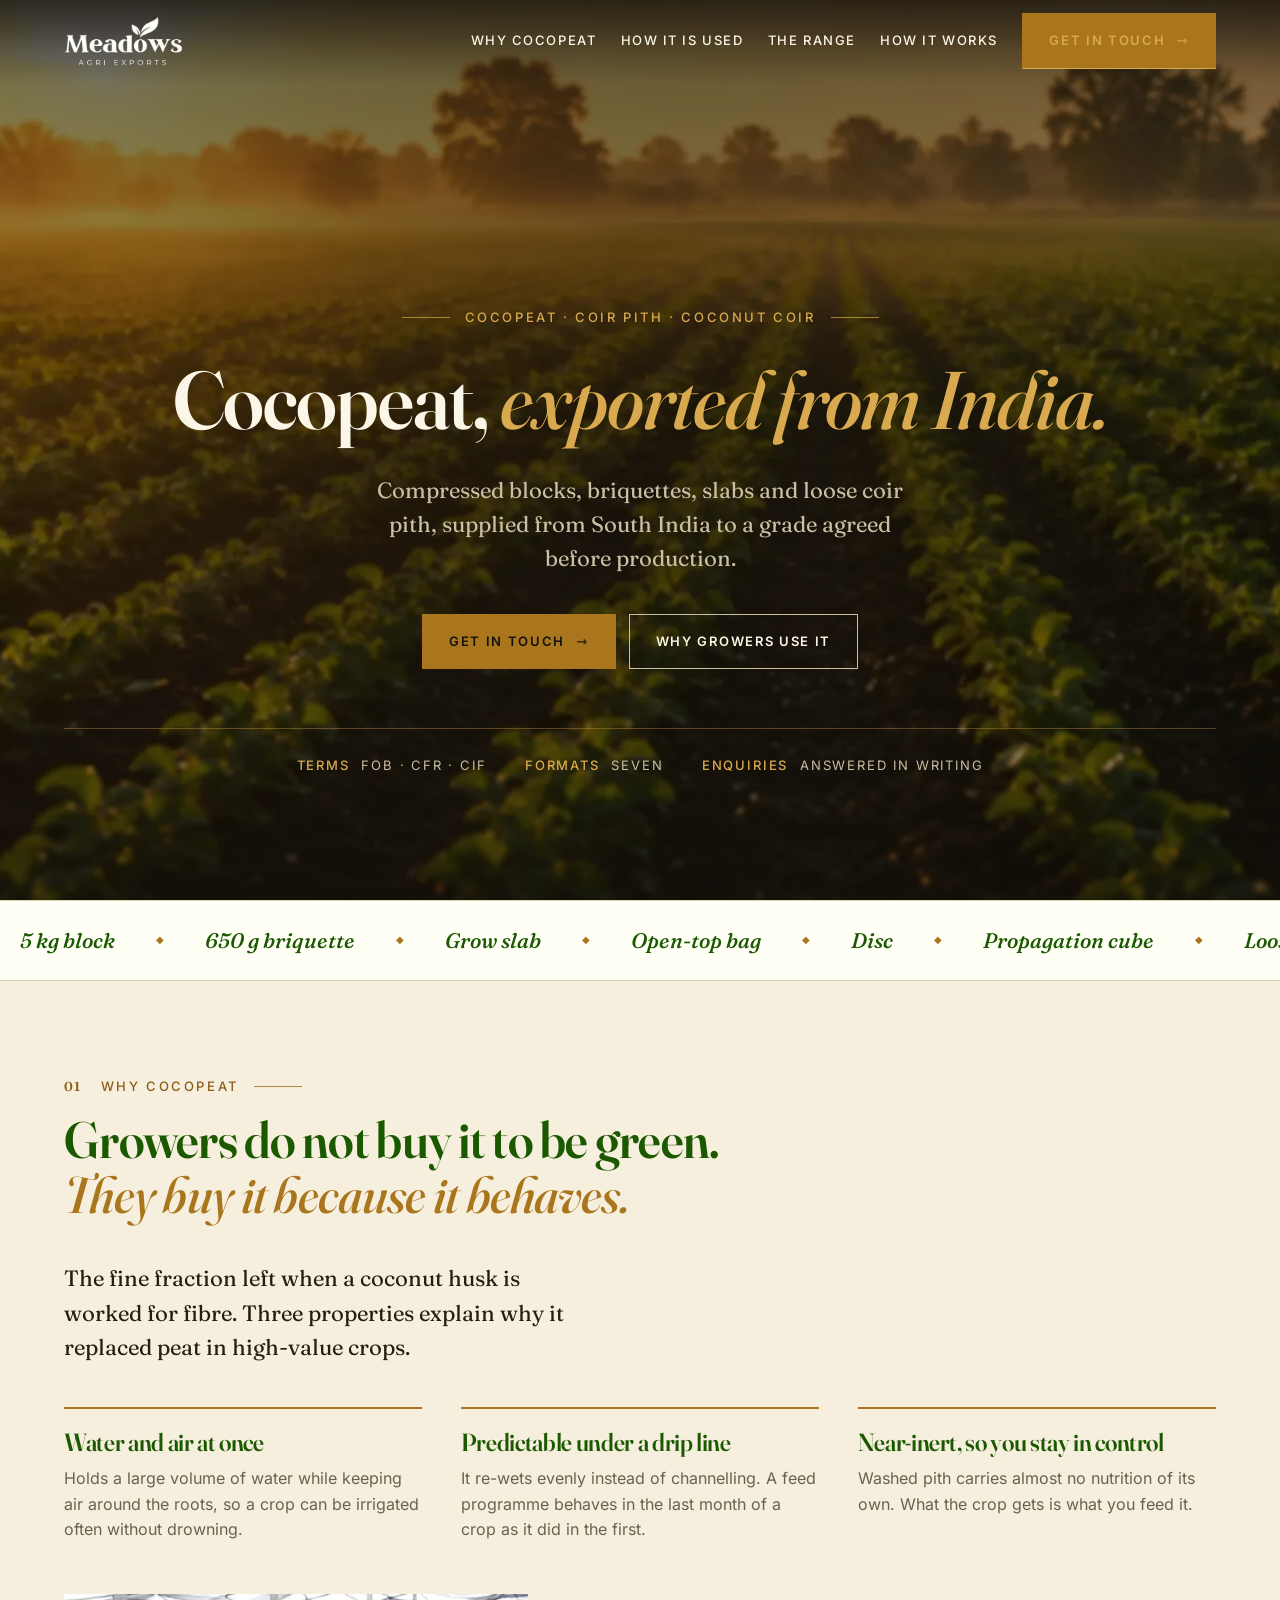
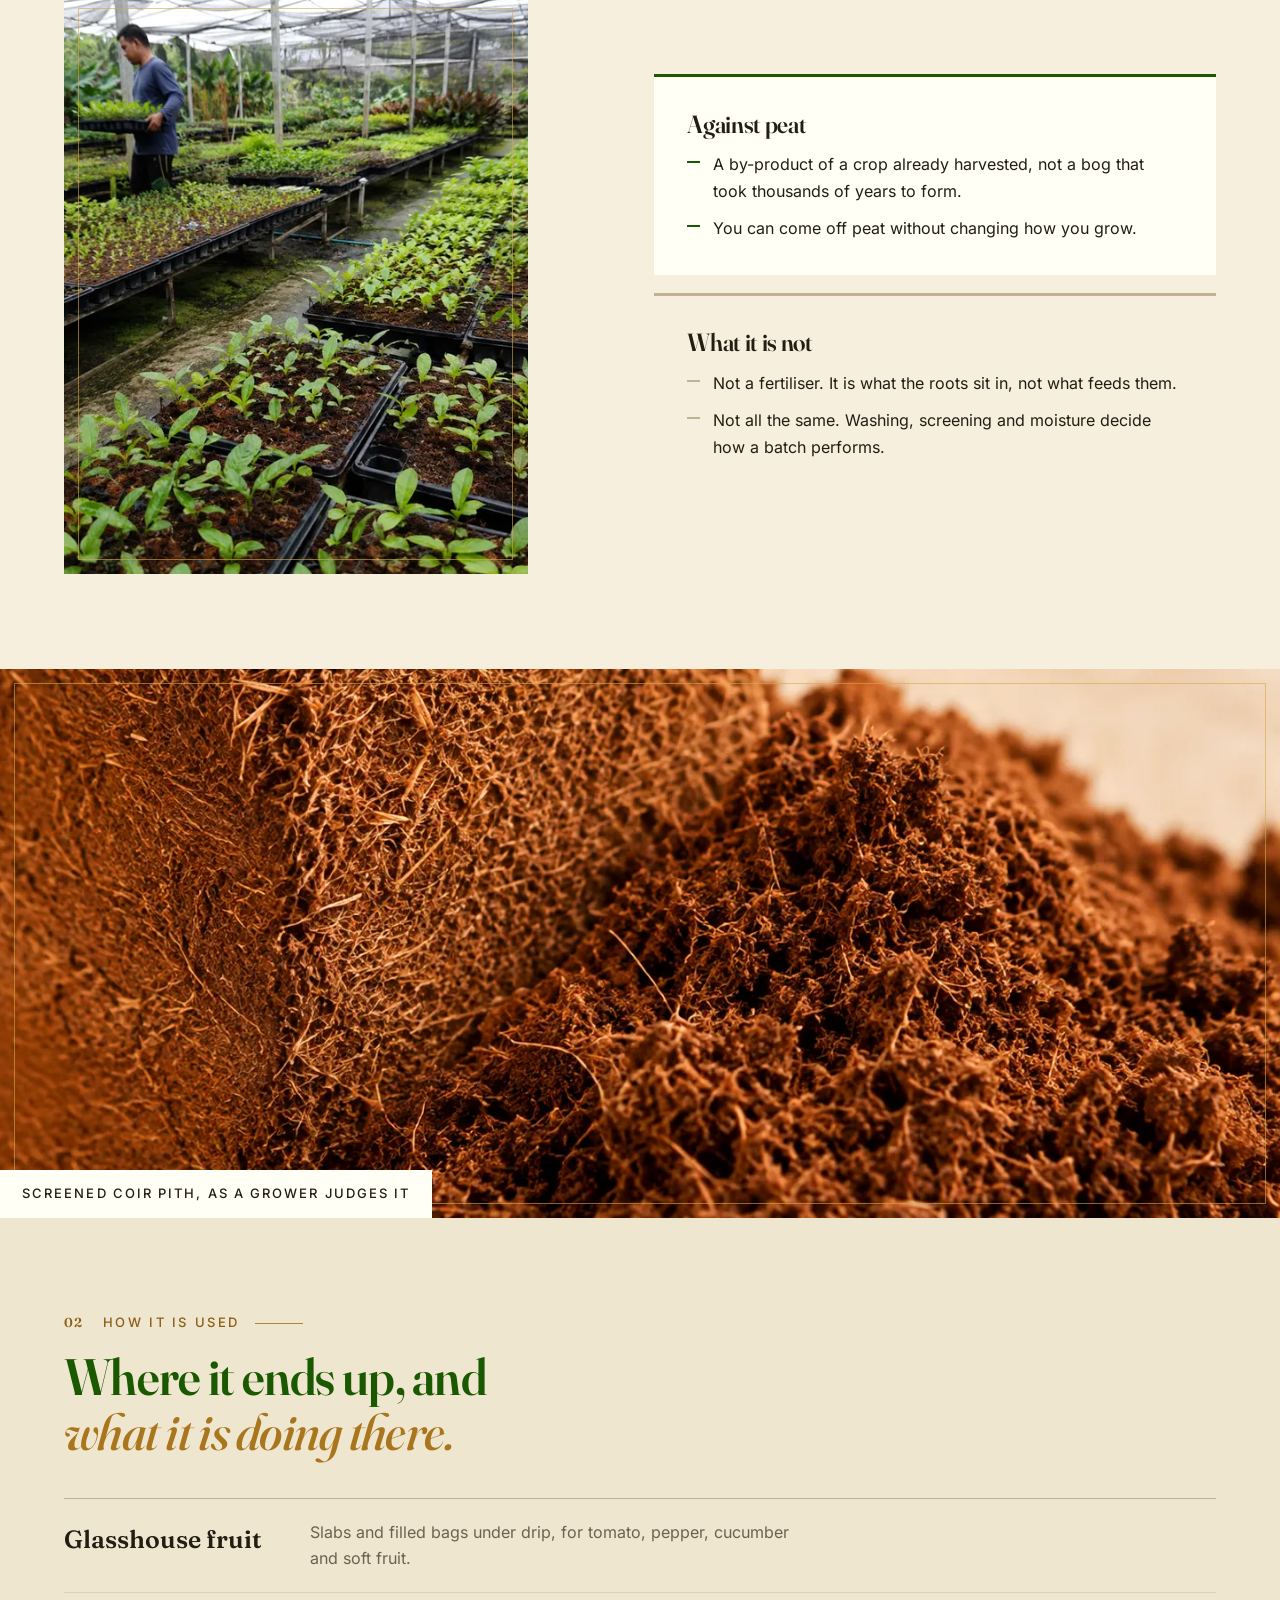
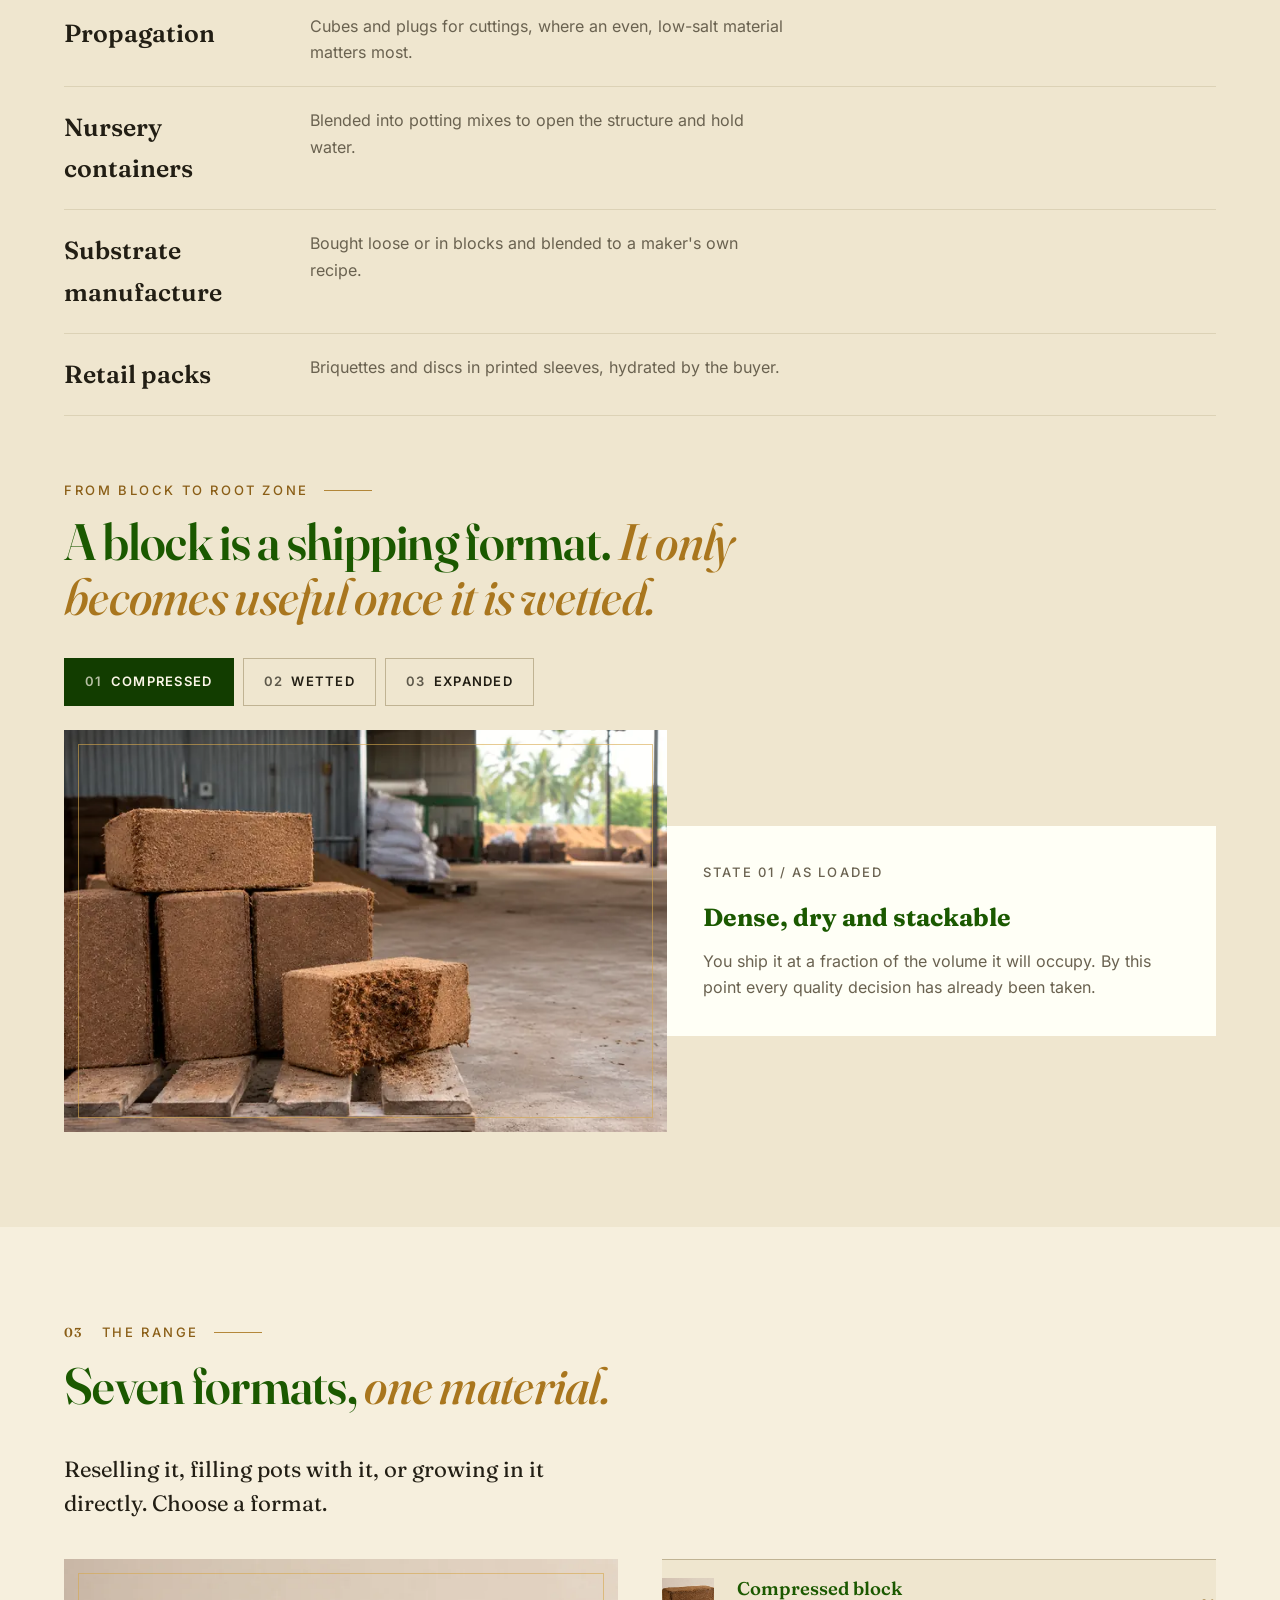
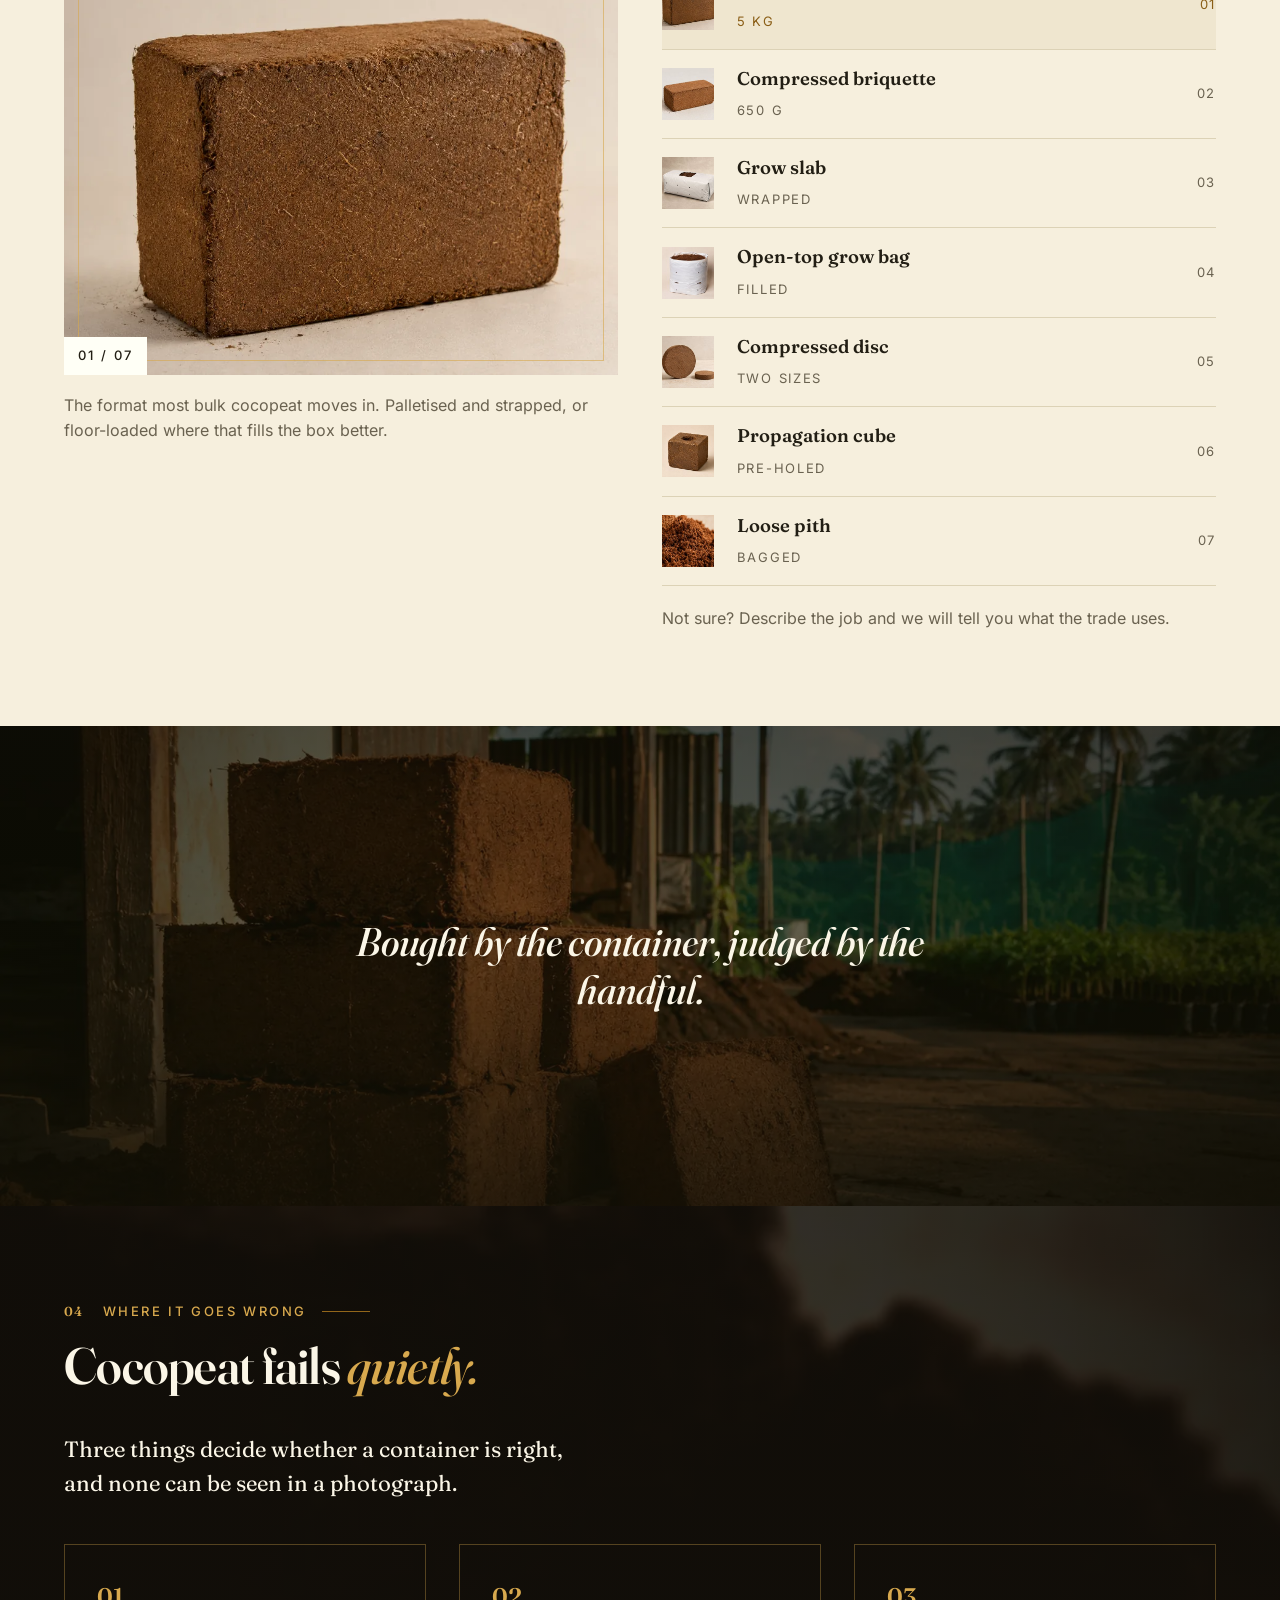
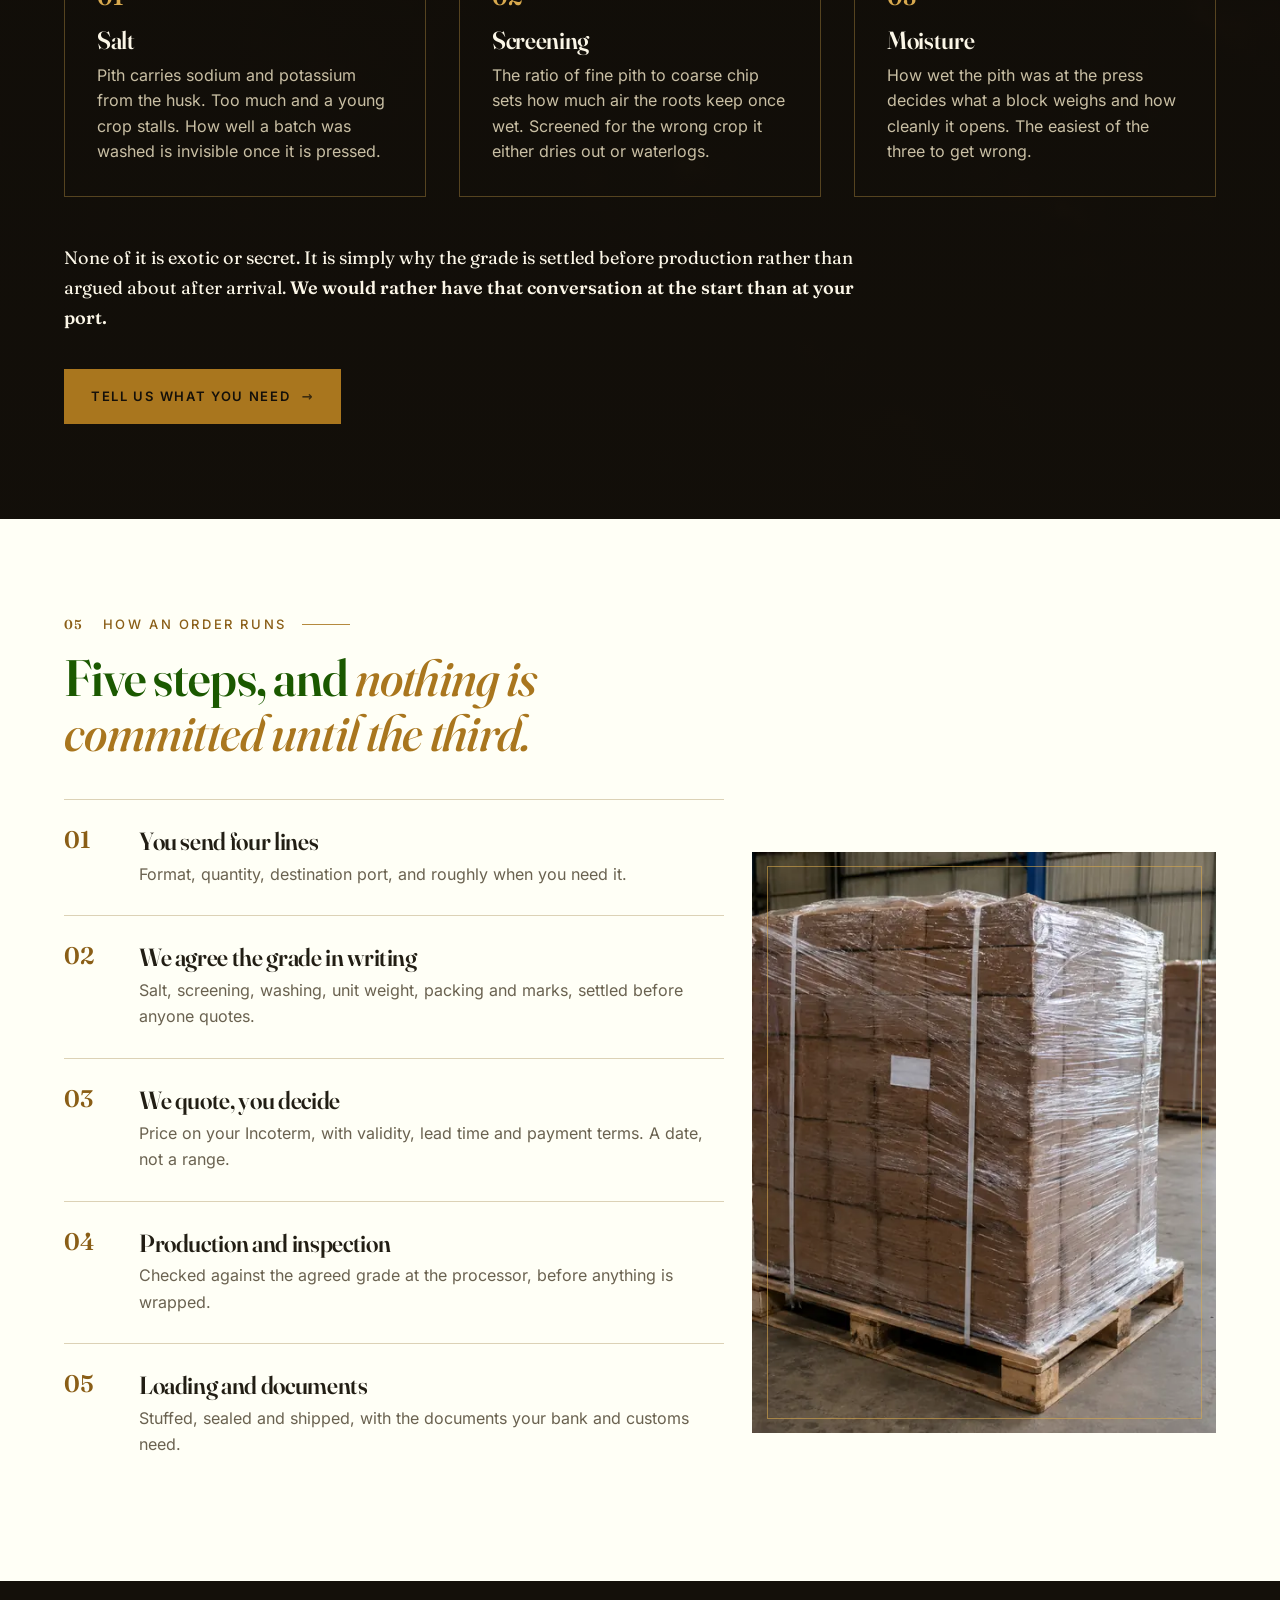
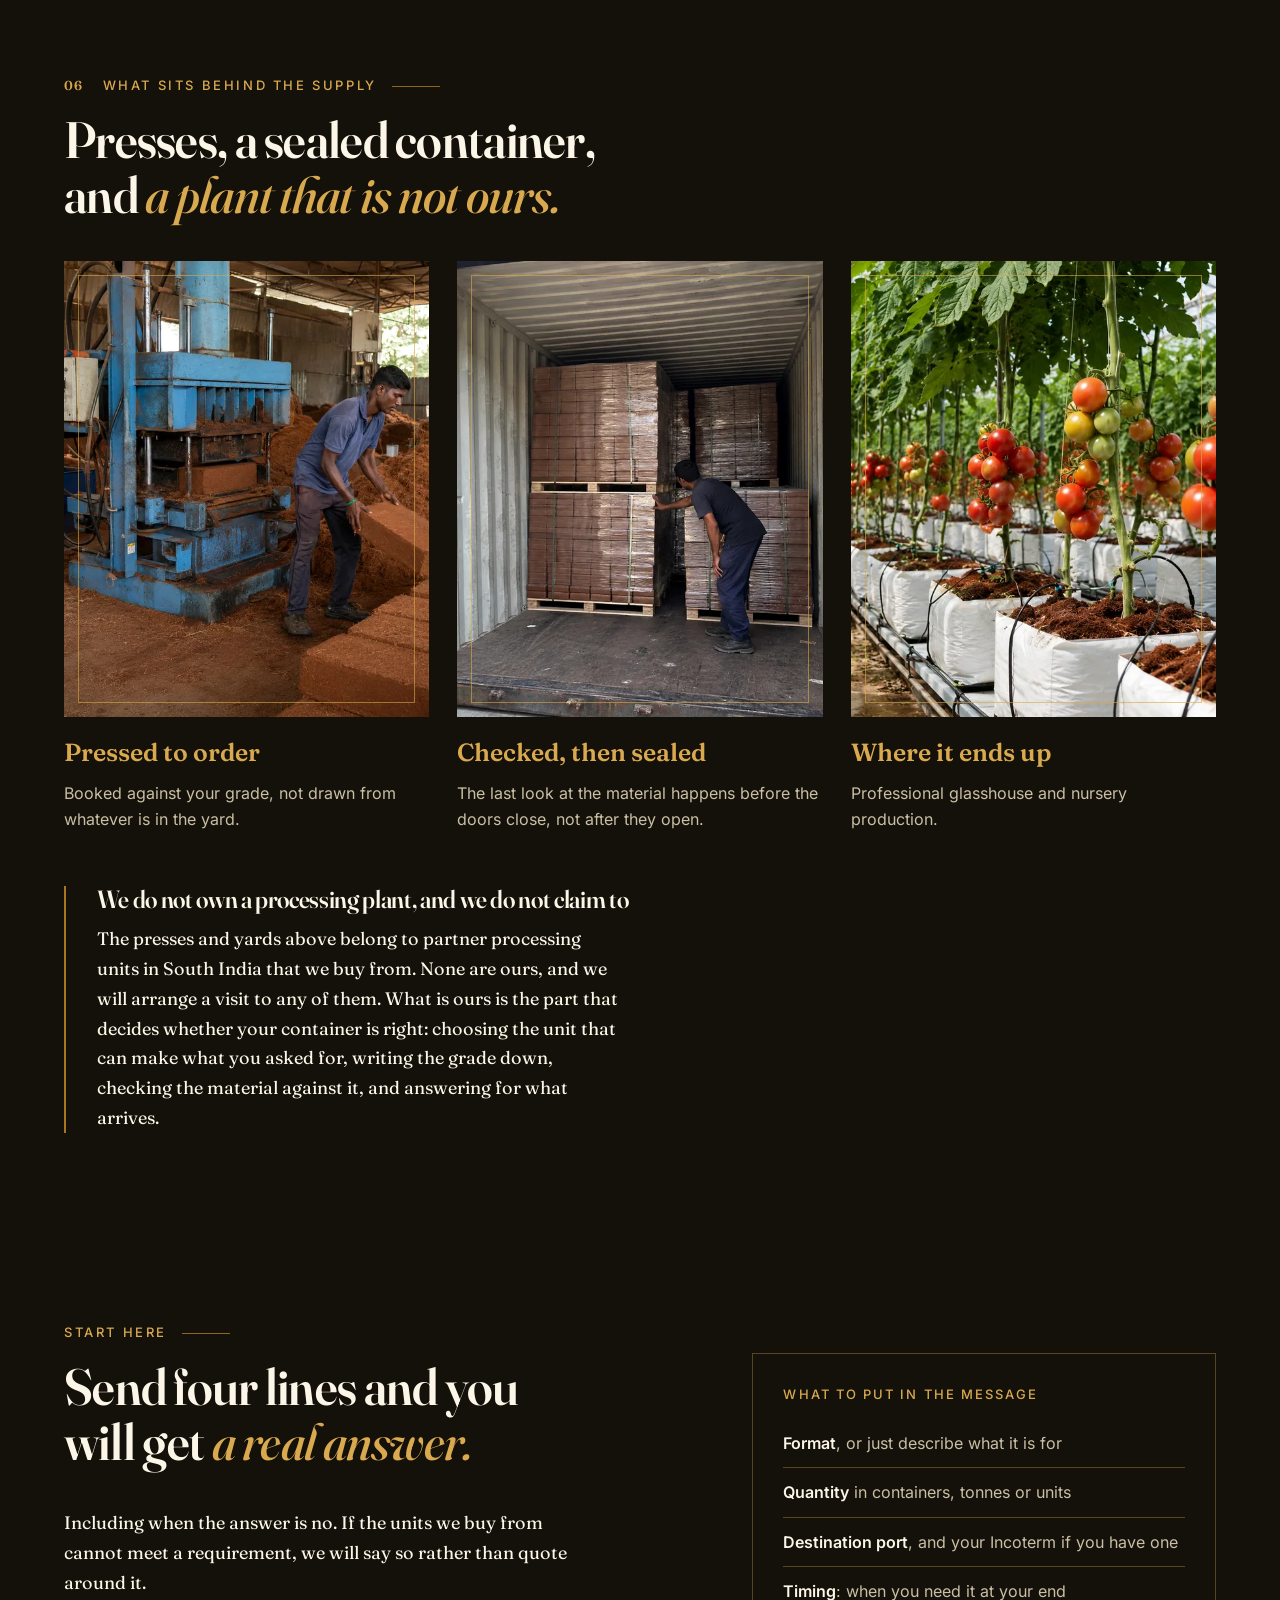
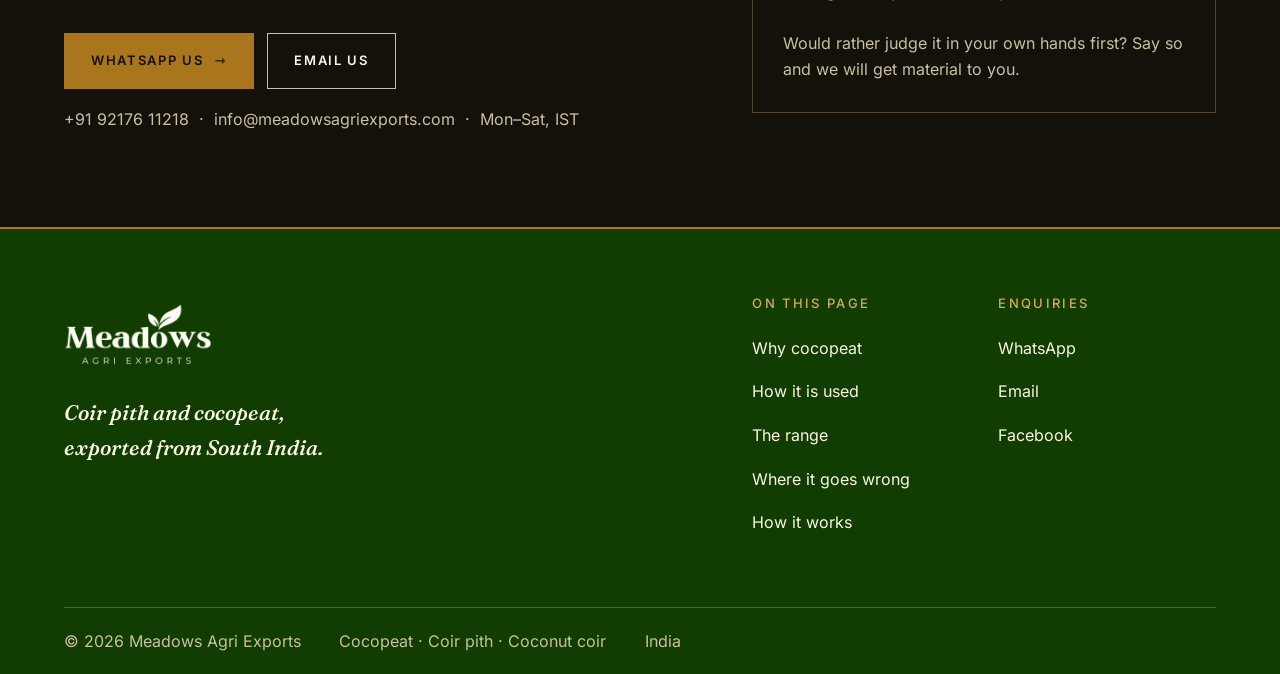
==== commit a2b7e041: "Shorten the page on a phone and take the box off the hero The eyebrow's solid plate read as a sticke" ====
--- a/index.html
+++ b/index.html
@@ -64,9 +64,8 @@
       <source type="image/webp" srcset="assets/img/hero-bg-1100.webp 1100w, assets/img/hero-bg-1700.webp 1700w, assets/img/hero-bg-2200.webp 2200w" sizes="100vw">
       <img class="hero__bg" src="assets/img/hero-bg-1700.jpg" alt="" aria-hidden="true" width="2200" height="1238" fetchpriority="high" decoding="async">
     </picture>
-    <span class="hero__frame" aria-hidden="true"></span>
-    <p class="hero__tag">Cocopeat &middot; coir pith &middot; coconut coir</p>
     <div class="hero__in wrap">
+      <p class="eye eye--mid hero__eye">Cocopeat &middot; coir pith &middot; coconut coir</p>
       <h1 class="hero__h">Cocopeat, <em>exported from India.</em></h1>
       <p class="hero__sub">Compressed blocks, briquettes, slabs and loose coir pith, supplied from South India to a grade agreed before production.</p>
       <div class="btns btns--mid hero__btns">
@@ -105,39 +104,47 @@
         <p class="eye"><span class="open__n">01</span> Why cocopeat</p>
         <h2 class="open__h">Growers do not buy it to be green. <em>They buy it because it behaves.</em></h2>
       </div>
-      <p class="lead" style="margin-bottom:clamp(30px,3.4vw,52px)">Coir pith is the fine, spongy fraction left when a coconut husk is worked for fibre. Three properties are why it took over from peat in high-value crops.</p>
+      <p class="lead" style="margin-bottom:clamp(30px,3.4vw,52px)">The fine fraction left when a coconut husk is worked for fibre. Three properties explain why it replaced peat in high-value crops.</p>
 
       <div class="why">
         <div class="why__i">
           <h3 class="why__h">Water and air at once</h3>
-          <p class="why__t">Screened pith holds a large volume of water while keeping air around the roots, so a crop can be irrigated often without drowning. That combination is the whole reason it displaced peat in glasshouse production.</p>
+          <p class="why__t">Holds a large volume of water while keeping air around the roots, so a crop can be irrigated often without drowning.</p>
         </div>
         <div class="why__i">
           <h3 class="why__h">Predictable under a drip line</h3>
-          <p class="why__t">It re-wets evenly rather than channelling, and it drains consistently. A feed programme behaves the same in the last month of a crop as it did in the first, which is what makes it plannable.</p>
+          <p class="why__t">It re-wets evenly instead of channelling. A feed programme behaves in the last month of a crop as it did in the first.</p>
         </div>
         <div class="why__i">
           <h3 class="why__h">Near-inert, so you stay in control</h3>
-          <p class="why__t">Washed pith carries very little nutrition of its own. What the crop receives is what you feed it, which is exactly what a grower working to a recipe wants.</p>
-        </div>
-      </div>
-
-      <div class="vs" style="margin-top:clamp(38px,4.4vw,68px)">
+          <p class="why__t">Washed pith carries almost no nutrition of its own. What the crop gets is what you feed it.</p>
+        </div>
+      </div>
+
+      <div class="grid" style="margin-top:clamp(34px,4vw,62px)">
+        <figure class="plate c1-5">
+          <picture>
+            <source type="image/webp" srcset="assets/img/ed-nursery-520.webp 520w, assets/img/ed-nursery-868.webp 868w" sizes="(max-width:1080px) 92vw, 38vw">
+            <img src="assets/img/ed-nursery-868.jpg" alt="A worker checking trays of young plants in a shaded nursery." width="868" height="1086" loading="lazy" decoding="async">
+          </picture>
+        </figure>
+        <div class="c7-12" style="align-self:center">
+      <div class="vs vs--stack">
         <div class="vs__c">
           <h3 class="vs__h">Against peat</h3>
           <ul class="vs__l">
-            <li>A by-product of a crop already being harvested, rather than a bog that took thousands of years to form.</li>
-            <li>Buyers under pressure to come off peat can do it without changing how they grow.</li>
-            <li>Ships compressed, so the freight is not spent carrying air and water.</li>
+            <li>A by-product of a crop already harvested, not a bog that took thousands of years to form.</li>
+            <li>You can come off peat without changing how you grow.</li>
           </ul>
         </div>
         <div class="vs__c vs__c--other">
           <h3 class="vs__h">What it is not</h3>
           <ul class="vs__l">
             <li>Not a fertiliser. It is what the roots sit in, not what feeds them.</li>
-            <li>Not all the same. Washing, screening and moisture decide how a given batch performs.</li>
-            <li>Not instant. It has to be wetted and allowed to open before it goes into a pot.</li>
+            <li>Not all the same. Washing, screening and moisture decide how a batch performs.</li>
           </ul>
+        </div>
+      </div>
         </div>
       </div>
     </div>
@@ -149,7 +156,7 @@
       <source type="image/webp" srcset="assets/img/band-material-960.webp 960w, assets/img/band-material-1448.webp 1448w" sizes="100vw">
       <img src="assets/img/band-material-1400.jpg" alt="Close detail of a compressed coir pith face beside loose pith, showing fibre, particles and the compressed structure." width="1448" height="620" loading="lazy" decoding="async">
     </picture>
-    <figcaption>Screened coir pith, at the scale a grower judges it</figcaption>
+    <figcaption>Screened coir pith, as a grower judges it</figcaption>
   </figure>
 
   <!-- ==================================================================
@@ -165,23 +172,23 @@
       <div class="uses">
         <div class="uses__i">
           <span class="uses__k">Glasshouse fruit</span>
-          <p class="uses__t">Slabs and filled bags under drip irrigation, for tomato, pepper, cucumber and soft fruit grown on a long crop.</p>
+          <p class="uses__t">Slabs and filled bags under drip, for tomato, pepper, cucumber and soft fruit.</p>
         </div>
         <div class="uses__i">
           <span class="uses__k">Propagation</span>
-          <p class="uses__t">Cubes and plugs for striking cuttings and raising young plants, where an even, low-salt material matters most.</p>
+          <p class="uses__t">Cubes and plugs for cuttings, where an even, low-salt material matters most.</p>
         </div>
         <div class="uses__i">
           <span class="uses__k">Nursery containers</span>
-          <p class="uses__t">Blended into potting mixes to open up the structure and hold water between irrigations.</p>
+          <p class="uses__t">Blended into potting mixes to open the structure and hold water.</p>
         </div>
         <div class="uses__i">
           <span class="uses__k">Substrate manufacture</span>
-          <p class="uses__t">Bought loose or as blocks and blended to a maker's own recipe, often with chip, perlite or bark.</p>
+          <p class="uses__t">Bought loose or in blocks and blended to a maker's own recipe.</p>
         </div>
         <div class="uses__i">
           <span class="uses__k">Retail packs</span>
-          <p class="uses__t">Briquettes and discs in printed sleeves, hydrated by the person who buys them.</p>
+          <p class="uses__t">Briquettes and discs in printed sleeves, hydrated by the buyer.</p>
         </div>
       </div>
 
@@ -198,12 +205,12 @@
         <div class="panel" id="sp-1" role="tabpanel" aria-labelledby="st-1">
           <div class="panel__in">
             <figure class="panel__fig plate">
-              <picture><source type="image/webp" srcset="assets/img/state-1-700.webp 700w, assets/img/state-1-1200.webp 1200w" sizes="(max-width:1080px) 96vw, 54vw"><img src="assets/img/state-1-1200.jpg" alt="The compressed block, dry and intact, as it is loaded." width="1448" height="965" loading="lazy" decoding="async"></picture>
+              <picture><source type="image/webp" srcset="assets/img/state-1-700.webp 700w, assets/img/state-1-1200.webp 1200w" sizes="(max-width:1080px) 96vw, 54vw"><img src="assets/img/state-1-1200.jpg" alt="Compressed blocks stacked on a pallet at a partner processing unit, dry and intact before loading." width="1200" height="800" loading="lazy" decoding="async"></picture>
             </figure>
             <div class="panel__b">
               <p class="label">State 01 / as loaded</p>
               <h4 class="panel__h">Dense, dry and stackable</h4>
-              <p class="note">This is the state that makes the freight arithmetic work: you are shipping it at a fraction of the volume it will occupy. It is also the state in which every quality decision has already been taken.</p>
+              <p class="note">You ship it at a fraction of the volume it will occupy. By this point every quality decision has already been taken.</p>
             </div>
           </div>
         </div>
@@ -216,7 +223,7 @@
             <div class="panel__b">
               <p class="label">State 02 / water added</p>
               <h4 class="panel__h">Breaking down under water</h4>
-              <p class="note">Add water and the block gives way from the outside in. How cleanly it does that, and how much water it takes, follows from the compression ratio and how wet the pith was at the press.</p>
+              <p class="note">Add water and the block gives way from the outside in. How cleanly, and how much water it takes, follows from the press.</p>
             </div>
           </div>
         </div>
@@ -229,7 +236,7 @@
             <div class="panel__b">
               <p class="label">State 03 / ready to fill</p>
               <h4 class="panel__h">Open, airy, holding water</h4>
-              <p class="note">This is what the grower is actually buying: an open structure that holds water and air together. What it expands to depends on the batch, which is why that figure belongs on an analysis rather than on a web page.</p>
+              <p class="note">What the grower is actually buying: an open structure holding water and air together. What it expands to belongs on the batch analysis, not on a web page.</p>
             </div>
           </div>
         </div>
@@ -246,7 +253,7 @@
         <p class="eye"><span class="open__n">03</span> The range</p>
         <h2 class="open__h">Seven formats, <em>one material.</em></h2>
       </div>
-      <p class="lead" style="margin-bottom:clamp(26px,3vw,44px)">Which one you want depends on whether you are reselling it, filling pots with it, or growing in it directly. Choose a format to see what it is for.</p>
+      <p class="lead" style="margin-bottom:clamp(26px,3vw,44px)">Reselling it, filling pots with it, or growing in it directly. Choose a format.</p>
 
       <div class="range">
         <div>
@@ -255,49 +262,49 @@
               <picture><source type="image/webp" srcset="assets/img/rng-block-520.webp 520w, assets/img/rng-block-900.webp 900w" sizes="(max-width:1080px) 92vw, 44vw"><img src="assets/img/rng-block-900.jpg" alt="A 5 kg compressed coir pith block in three-quarter view." width="900" height="675" loading="lazy" decoding="async"></picture>
               <span class="plate__chip">01 / 07</span>
             </figure>
-            <p class="note" style="margin-top:18px">The format most bulk cocopeat moves in, and the one to ask about first if you are filling a container. Palletised, wrapped and strapped, or floor-loaded where that fills the box better.</p>
+            <p class="note" style="margin-top:18px">The format most bulk cocopeat moves in. Palletised and strapped, or floor-loaded where that fills the box better.</p>
           </div>
           <div class="panel" id="rp-2" role="tabpanel" aria-labelledby="rt-2">
             <figure class="plate">
               <picture><source type="image/webp" srcset="assets/img/rng-briquette-520.webp 520w, assets/img/rng-briquette-900.webp 900w" sizes="(max-width:1080px) 92vw, 44vw"><img src="assets/img/rng-briquette-900.jpg" alt="A 650 gram compressed coir pith briquette." width="900" height="675" loading="lazy" decoding="async"></picture>
               <span class="plate__chip">02 / 07</span>
             </figure>
-            <p class="note" style="margin-top:18px">Shelf-sized and dense enough to ship in volume. The usual starting point for a private-label range, with sleeves and cartons printed to your artwork.</p>
+            <p class="note" style="margin-top:18px">Shelf-sized and dense enough to ship in volume. The usual start for a private-label range.</p>
           </div>
           <div class="panel" id="rp-3" role="tabpanel" aria-labelledby="rt-3">
             <figure class="plate">
               <picture><source type="image/webp" srcset="assets/img/rng-slab-520.webp 520w, assets/img/rng-slab-900.webp 900w" sizes="(max-width:1080px) 92vw, 44vw"><img src="assets/img/rng-slab-900.jpg" alt="A wrapped coir pith grow slab with a cut planting window." width="900" height="675" loading="lazy" decoding="async"></picture>
               <span class="plate__chip">03 / 07</span>
             </figure>
-            <p class="note" style="margin-top:18px">A compressed slab in its own wrap with planting windows cut into the top. It goes straight into a gutter and is grown in where it sits.</p>
+            <p class="note" style="margin-top:18px">A compressed slab in its own wrap, planting windows cut in. Goes straight into a gutter.</p>
           </div>
           <div class="panel" id="rp-4" role="tabpanel" aria-labelledby="rt-4">
             <figure class="plate">
               <picture><source type="image/webp" srcset="assets/img/rng-bag-520.webp 520w, assets/img/rng-bag-900.webp 900w" sizes="(max-width:1080px) 92vw, 44vw"><img src="assets/img/rng-bag-900.jpg" alt="A white open-top grow bag filled with coir pith." width="900" height="675" loading="lazy" decoding="async"></picture>
               <span class="plate__chip">04 / 07</span>
             </figure>
-            <p class="note" style="margin-top:18px">Filled, perforated and ready to place. No hydration station to run and no loose material to handle on the bench, which matters when labour is the constraint rather than freight.</p>
+            <p class="note" style="margin-top:18px">Filled, perforated and ready to place. No hydration station to run, no loose material on the bench.</p>
           </div>
           <div class="panel" id="rp-5" role="tabpanel" aria-labelledby="rt-5">
             <figure class="plate">
               <picture><source type="image/webp" srcset="assets/img/rng-disc-520.webp 520w, assets/img/rng-disc-900.webp 900w" sizes="(max-width:1080px) 92vw, 44vw"><img src="assets/img/rng-disc-900.jpg" alt="A large compressed coir pith disc beside a smaller one." width="900" height="675" loading="lazy" decoding="async"></picture>
               <span class="plate__chip">05 / 07</span>
             </figure>
-            <p class="note" style="margin-top:18px">Swells to fill a pot or a tray cell without being broken up first. Available in more than one diameter, so tell us the pot you are filling.</p>
+            <p class="note" style="margin-top:18px">Swells to fill a pot or tray cell without being broken up first. More than one diameter.</p>
           </div>
           <div class="panel" id="rp-6" role="tabpanel" aria-labelledby="rt-6">
             <figure class="plate">
               <picture><source type="image/webp" srcset="assets/img/rng-cube-520.webp 520w, assets/img/rng-cube-900.webp 900w" sizes="(max-width:1080px) 92vw, 44vw"><img src="assets/img/rng-cube-900.jpg" alt="A compressed coir pith cube with a planting hole formed in its top face." width="900" height="675" loading="lazy" decoding="async"></picture>
               <span class="plate__chip">06 / 07</span>
             </figure>
-            <p class="note" style="margin-top:18px">A cube with the planting hole already formed, for cuttings and young plants. Propagation is the least forgiving use of cocopeat, so this is where washing matters most.</p>
+            <p class="note" style="margin-top:18px">Planting hole already formed, for cuttings. Propagation is the least forgiving use, so washing matters most here.</p>
           </div>
           <div class="panel" id="rp-7" role="tabpanel" aria-labelledby="rt-7">
             <figure class="plate">
               <picture><source type="image/webp" srcset="assets/img/rng-loose-520.webp 520w, assets/img/rng-loose-900.webp 900w" sizes="(max-width:1080px) 92vw, 44vw"><img src="assets/img/rng-loose-900.jpg" alt="Loose screened coir pith at close range, showing fibre and pith particles." width="900" height="675" loading="lazy" decoding="async"></picture>
               <span class="plate__chip">07 / 07</span>
             </figure>
-            <p class="note" style="margin-top:18px">Screened and bagged for blenders working to their own recipe. It costs more to move per tonne than a compressed block, which is worth it when your process cannot take a hydration step.</p>
+            <p class="note" style="margin-top:18px">Screened and bagged for blenders working to their own recipe. Worth the freight when your process cannot take a hydration step.</p>
           </div>
         </div>
 
@@ -339,7 +346,7 @@
               <span class="pick__u" aria-hidden="true">07</span>
             </button>
           </div>
-          <p class="note" style="margin-top:20px">Not sure which? Describe the job and we will tell you what the trade normally uses for it.</p>
+          <p class="note" style="margin-top:20px">Not sure? Describe the job and we will tell you what the trade uses.</p>
         </div>
       </div>
     </div>
@@ -370,29 +377,29 @@
         <p class="eye"><span class="open__n">04</span> Where it goes wrong</p>
         <h2 class="open__h">Cocopeat fails <em>quietly.</em></h2>
       </div>
-      <p class="lead" style="margin-bottom:clamp(30px,3.4vw,50px)">Three things decide whether a container is right, and not one of them can be seen in a photograph or judged from a price.</p>
+      <p class="lead" style="margin-bottom:clamp(30px,3.4vw,50px)">Three things decide whether a container is right, and none can be seen in a photograph.</p>
 
       <div class="risk">
         <div class="risk__i">
           <span class="risk__n">01</span>
           <h3 class="risk__h">Salt</h3>
-          <p class="risk__t">Pith leaves the yard carrying sodium and potassium from the husk. Too much of it and a young crop stalls in its first weeks. Washing is what takes it out, and how thoroughly a batch was washed is invisible once it has been pressed.</p>
+          <p class="risk__t">Pith carries sodium and potassium from the husk. Too much and a young crop stalls. How well a batch was washed is invisible once it is pressed.</p>
         </div>
         <div class="risk__i">
           <span class="risk__n">02</span>
           <h3 class="risk__h">Screening</h3>
-          <p class="risk__t">The proportion of fine pith to coarse chip sets how much air the root zone keeps once it is wet. Screened for the wrong crop, the same material either dries out too fast or holds water where the roots need air.</p>
+          <p class="risk__t">The ratio of fine pith to coarse chip sets how much air the roots keep once wet. Screened for the wrong crop it either dries out or waterlogs.</p>
         </div>
         <div class="risk__i">
           <span class="risk__n">03</span>
           <h3 class="risk__h">Moisture</h3>
-          <p class="risk__t">How wet the pith was when it went into the press decides what a block weighs and how cleanly it opens later. It is also the easiest of the three to get wrong on a busy day.</p>
+          <p class="risk__t">How wet the pith was at the press decides what a block weighs and how cleanly it opens. The easiest of the three to get wrong.</p>
         </div>
       </div>
 
       <div class="prose" style="max-width:52rem;margin-top:clamp(32px,3.6vw,52px)">
-        <p>None of that is exotic and none of it is secret. It is simply why the grade is settled before production rather than argued about after arrival, and why the figures that matter arrive on the analysis for the batch you actually bought.</p>
-        <p><strong>We would rather have that conversation at the start than at your port.</strong></p>
+        <p>None of it is exotic or secret. It is simply why the grade is settled before production rather than argued about after arrival. <strong>We would rather have that conversation at the start than at your port.</strong></p>
+        
       </div>
       <div class="btns" style="margin-top:clamp(24px,2.8vw,36px)">
         <a class="btn btn--gold" href="#contact">Tell us what you need<span class="btn__x" aria-hidden="true">&rarr;</span></a>
@@ -414,15 +421,15 @@
       <div class="steps steps--one">
         <div class="steps__i">
           <span class="steps__n">01</span>
-          <div><h3 class="steps__h">You send four lines</h3><p class="steps__t">Format, quantity, destination port, and roughly when you need it. Enough for us to know whether we can help you.</p></div>
+          <div><h3 class="steps__h">You send four lines</h3><p class="steps__t">Format, quantity, destination port, and roughly when you need it.</p></div>
         </div>
         <div class="steps__i">
           <span class="steps__n">02</span>
-          <div><h3 class="steps__h">We agree the grade in writing</h3><p class="steps__t">Salt, screening, washing, unit weight, packing and marks, settled before anyone quotes a price. If the units we buy from cannot meet a requirement, you hear it here.</p></div>
+          <div><h3 class="steps__h">We agree the grade in writing</h3><p class="steps__t">Salt, screening, washing, unit weight, packing and marks, settled before anyone quotes.</p></div>
         </div>
         <div class="steps__i">
           <span class="steps__n">03</span>
-          <div><h3 class="steps__h">We quote, you decide</h3><p class="steps__t">Price on your Incoterm, with validity, lead time, payment terms and quantity per container. A date, not a range.</p></div>
+          <div><h3 class="steps__h">We quote, you decide</h3><p class="steps__t">Price on your Incoterm, with validity, lead time and payment terms. A date, not a range.</p></div>
         </div>
         <div class="steps__i">
           <span class="steps__n">04</span>
@@ -430,7 +437,7 @@
         </div>
         <div class="steps__i">
           <span class="steps__n">05</span>
-          <div><h3 class="steps__h">Loading and documents</h3><p class="steps__t">Stuffed, sealed and shipped, with the document set your bank and your customs need.</p></div>
+          <div><h3 class="steps__h">Loading and documents</h3><p class="steps__t">Stuffed, sealed and shipped, with the documents your bank and customs need.</p></div>
         </div>
       </div>
         </div>
@@ -454,14 +461,15 @@
         <h2 class="open__h">Presses, a sealed container, and <em>a plant that is not ours.</em></h2>
       </div>
 
-      <div class="proof">
+      <!-- a swipe rail on a phone, so it needs to be reachable from a keyboard -->
+      <div class="proof" role="group" aria-label="What sits behind the supply" tabindex="0">
         <figure class="proof__i">
           <span class="plate">
             <picture><source type="image/webp" srcset="assets/img/ed-press-560.webp 560w, assets/img/ed-press-868.webp 868w" sizes="(max-width:700px) 92vw, 30vw"><img src="assets/img/ed-press-868.jpg" alt="Workers operating a hydraulic block press at a partner processing unit in South India." width="868" height="1086" loading="lazy" decoding="async"></picture>
           </span>
           <figcaption>
             <span class="proof__h">Pressed to order</span>
-            <p class="proof__t">Production is booked against your grade rather than drawn from whatever is in the yard.</p>
+            <p class="proof__t">Booked against your grade, not drawn from whatever is in the yard.</p>
           </figcaption>
         </figure>
         <figure class="proof__i">
@@ -479,14 +487,14 @@
           </span>
           <figcaption>
             <span class="proof__h">Where it ends up</span>
-            <p class="proof__t">Professional glasshouse and nursery production. That is the market this material is graded for.</p>
+            <p class="proof__t">Professional glasshouse and nursery production.</p>
           </figcaption>
         </figure>
       </div>
 
       <div class="candid">
         <h3 class="candid__h">We do not own a processing plant, and we do not claim to</h3>
-        <p class="prose">The presses and yards above belong to partner processing units in South India that we buy from and work alongside. None of them are ours, and we will arrange a visit to any of them. What is ours is the part that decides whether your container is right: choosing the unit that can actually make what you asked for, writing the grade down, checking the material against it, and carrying the responsibility for what arrives at your port. We would rather tell you that than have you find it out.</p>
+        <p class="prose">The presses and yards above belong to partner processing units in South India that we buy from. None are ours, and we will arrange a visit to any of them. What is ours is the part that decides whether your container is right: choosing the unit that can make what you asked for, writing the grade down, checking the material against it, and answering for what arrives.</p>
       </div>
     </div>
   </section>
@@ -502,7 +510,7 @@
           <h2 class="open__h">Send four lines and you will get <em>a real answer.</em></h2>
         </div>
         <div class="prose">
-          <p>Including when the answer is no. If the units we buy from cannot meet a requirement, we will tell you that instead of quoting around it and hoping it works out.</p>
+          <p>Including when the answer is no. If the units we buy from cannot meet a requirement, we will say so rather than quote around it.</p>
         </div>
         <div class="btns" style="margin-top:clamp(24px,2.8vw,36px)">
           <a class="btn btn--gold" href="https://wa.me/919217611218" target="_blank" rel="noopener">WhatsApp us<span class="btn__x" aria-hidden="true">&rarr;</span></a>
@@ -519,7 +527,7 @@
             <li><b>Destination port</b>, and your Incoterm if you have one</li>
             <li><b>Timing</b>: when you need it at your end</li>
           </ul>
-          <p class="note" style="margin-top:15px">If you would rather judge it in your own hands before committing, say so and we will get material to you to look at.</p>
+          <p class="note" style="margin-top:15px">Would rather judge it in your own hands first? Say so and we will get material to you.</p>
         </div>
       </div>
     </div>
--- a/assets/css/site.css
+++ b/assets/css/site.css
@@ -65,7 +65,7 @@
   --edge: clamp(18px, 5vw, 86px);
   --max:  1280px;
   --gut:  clamp(18px, 2.2vw, 40px);
-  --pad:  clamp(62px, 8vw, 152px);
+  --pad:  clamp(50px, 7.4vw, 152px);
   --measure: 33rem;
 }
 
@@ -312,7 +312,7 @@
   display: grid;
   place-items: center;
   min-height: 100svh;
-  padding: calc(var(--frame-top) + clamp(26px, 4vh, 62px)) 0 clamp(56px, 8vh, 104px);
+  padding: clamp(120px, 17vh, 190px) 0 clamp(56px, 8vh, 104px);
   background: var(--night);
   color: var(--on-night);
   overflow: hidden;
@@ -342,38 +342,16 @@
     linear-gradient(to top, rgba(20, 16, 10, .66) 0%, rgba(20, 16, 10, .18) 22%, rgba(20, 16, 10, 0) 40%);
   pointer-events: none;
 }
-/* The frame, with the eyebrow breaking its top edge. The top inset clears the
-   fixed nav: at the small inset the rule and the tag ran underneath it. */
-.hero {
-  --frame-x: clamp(12px, 2.1vw, 34px);
-  --frame-top: clamp(94px, 13vh, 132px);
-}
-.hero__frame {
-  position: absolute;
-  z-index: 2;
-  inset: var(--frame-top) var(--frame-x) var(--frame-x);
-  border: 1px solid rgba(216, 169, 78, .52);
-  pointer-events: none;
-}
-.hero__tag {
-  position: absolute;
-  top: var(--frame-top);
-  left: 50%;
-  transform: translate(-50%, -50%);
-  z-index: 3;
-  padding: 3px clamp(12px, 1.6vw, 22px);
-  background: rgba(20, 16, 10, .74);
-  -webkit-backdrop-filter: blur(3px);
-  backdrop-filter: blur(3px);
-  font-family: var(--f-ui);
-  font-size: var(--t-ui);
-  font-weight: 500;
-  letter-spacing: .26em;
-  text-transform: uppercase;
+/* No frame and no plate behind the eyebrow. Both were removed: a solid patch
+   over a photograph reads as a sticker, and a hairline box around a full-bleed
+   image fights it. The eyebrow sits in the flow between two rules instead. */
+.hero__in { position: relative; z-index: 2; }
+.hero__eye {
+  justify-content: center;
+  margin-bottom: clamp(18px, 2.4vw, 28px);
   color: var(--gold-lit);
-  white-space: nowrap;
-}
-.hero__in { position: relative; z-index: 2; }
+}
+.hero__eye::before, .hero__eye::after { background: var(--gold-lit); opacity: .7; }
 .hero__h {
   font-size: var(--t-hero);
   max-width: 20ch;
@@ -482,6 +460,7 @@
 
 /* Against the alternative: two columns, no table */
 .vs { display: grid; grid-template-columns: repeat(2, minmax(0, 1fr)); gap: var(--gut); }
+.vs--stack { grid-template-columns: 1fr; gap: 18px; }
 .vs__c { padding: clamp(22px, 2.6vw, 34px); background: var(--cream); border-top: 3px solid var(--green); }
 .vs__c--other { border-top-color: var(--rule-firm); background: transparent; }
 .vs__h { font-size: var(--t-h3); margin-bottom: 14px; }
@@ -622,23 +601,64 @@
 }
 
 @media (max-width: 700px) {
+  /* the page was too long to scroll on a phone: tighten every rhythm */
+  :root { --pad: 44px; --gut: 16px; }
+  .open { margin-bottom: 20px; }
+  .why { gap: 22px; }
+  .uses__i { padding-block: 12px; }
+  .steps__i { padding-block: 15px; }
+  .risk__i { padding: 18px; }
+  .vs__c { padding: 20px; }
   /* the hero's frame tightens and the tag needs room to breathe */
-  .hero { --frame-top: clamp(86px, 12vh, 108px); }
-  .hero__tag { letter-spacing: .18em; font-size: .75rem; }
+  .hero { padding-top: clamp(104px, 15vh, 140px); }
   .hero__h { max-width: 16ch; }
-  .hero__facts { gap: 6px 20px; }
+  /* Three pairs on two wrapped lines read as one run-on string. One per line. */
+  .hero__facts { flex-direction: column; gap: 7px; }
+  /* The flanking rules pushed "coir" onto a second line on its own */
+  .hero__eye { font-size: .67rem; letter-spacing: .11em; }
+  .hero__eye::before, .hero__eye::after { display: none; }
   .why { grid-template-columns: 1fr; }
   .proof { grid-template-columns: 1fr; }
   .uses__i { grid-template-columns: 1fr; gap: 4px; }
-  .pick { grid-template-columns: 42px 1fr; }
-  .pick__u { grid-column: 2; }
   .steps__i { grid-template-columns: 2.6rem 1fr; }
   .marq li { font-size: 1.02rem; }
   .strip img { aspect-ratio: 16 / 10; }
+
+  /* A 4:5 photograph at full width is most of a phone screen on its own, and
+     there are three of them down the page. Crop them shorter here. */
+  #why .plate img,
+  #how .plate img { aspect-ratio: 4 / 3; object-fit: cover; }
+
+  /* Uses: two compact columns rather than five full-width rows */
+  .uses { display: grid; grid-template-columns: 1fr 1fr; column-gap: 16px; border-top: 0; }
+  .uses__i { padding-block: 13px; border-top: 1px solid var(--rule-firm); border-bottom: 0; }
+  .uses__k { font-size: 1.04rem; }
+
+  /* Formats: two columns, and the trailing index is redundant at this size */
+  .picks { display: grid; grid-template-columns: 1fr 1fr; column-gap: 14px; border-top: 0; }
+  .pick {
+    grid-template-columns: 44px 1fr; gap: 11px; padding: 11px 0;
+    border-top: 1px solid var(--rule-firm); border-bottom: 0;
+  }
+  .pick:hover { padding-inline: 0; }
+  .pick__n { font-size: 1rem; }
+  .pick > :last-child { display: none; }
+
+  /* Proof: a swipeable rail. Stacked, these three portraits ran to three and a
+     half screens between the section head and the candid note. */
+  .proof {
+    grid-template-columns: none; grid-auto-flow: column; grid-auto-columns: 74%;
+    gap: 12px; overflow-x: auto; overscroll-behavior-x: contain;
+    scroll-snap-type: x mandatory; scrollbar-width: none;
+  }
+  .proof::-webkit-scrollbar { display: none; }
+  .proof:focus-visible { outline: 2px solid var(--gold-lit); outline-offset: 6px; }
+  .proof__i { scroll-snap-align: start; }
+  .proof__i img { aspect-ratio: 1 / 1; }
+  .proof figcaption { margin-top: 11px; }
 }
 
 @media (max-width: 420px) {
-  .hero__tag { max-width: calc(100vw - 90px); white-space: normal; text-align: center; line-height: 1.4; }
   .btn { padding: 15px 20px; }
   .btns { gap: 10px; }
 }
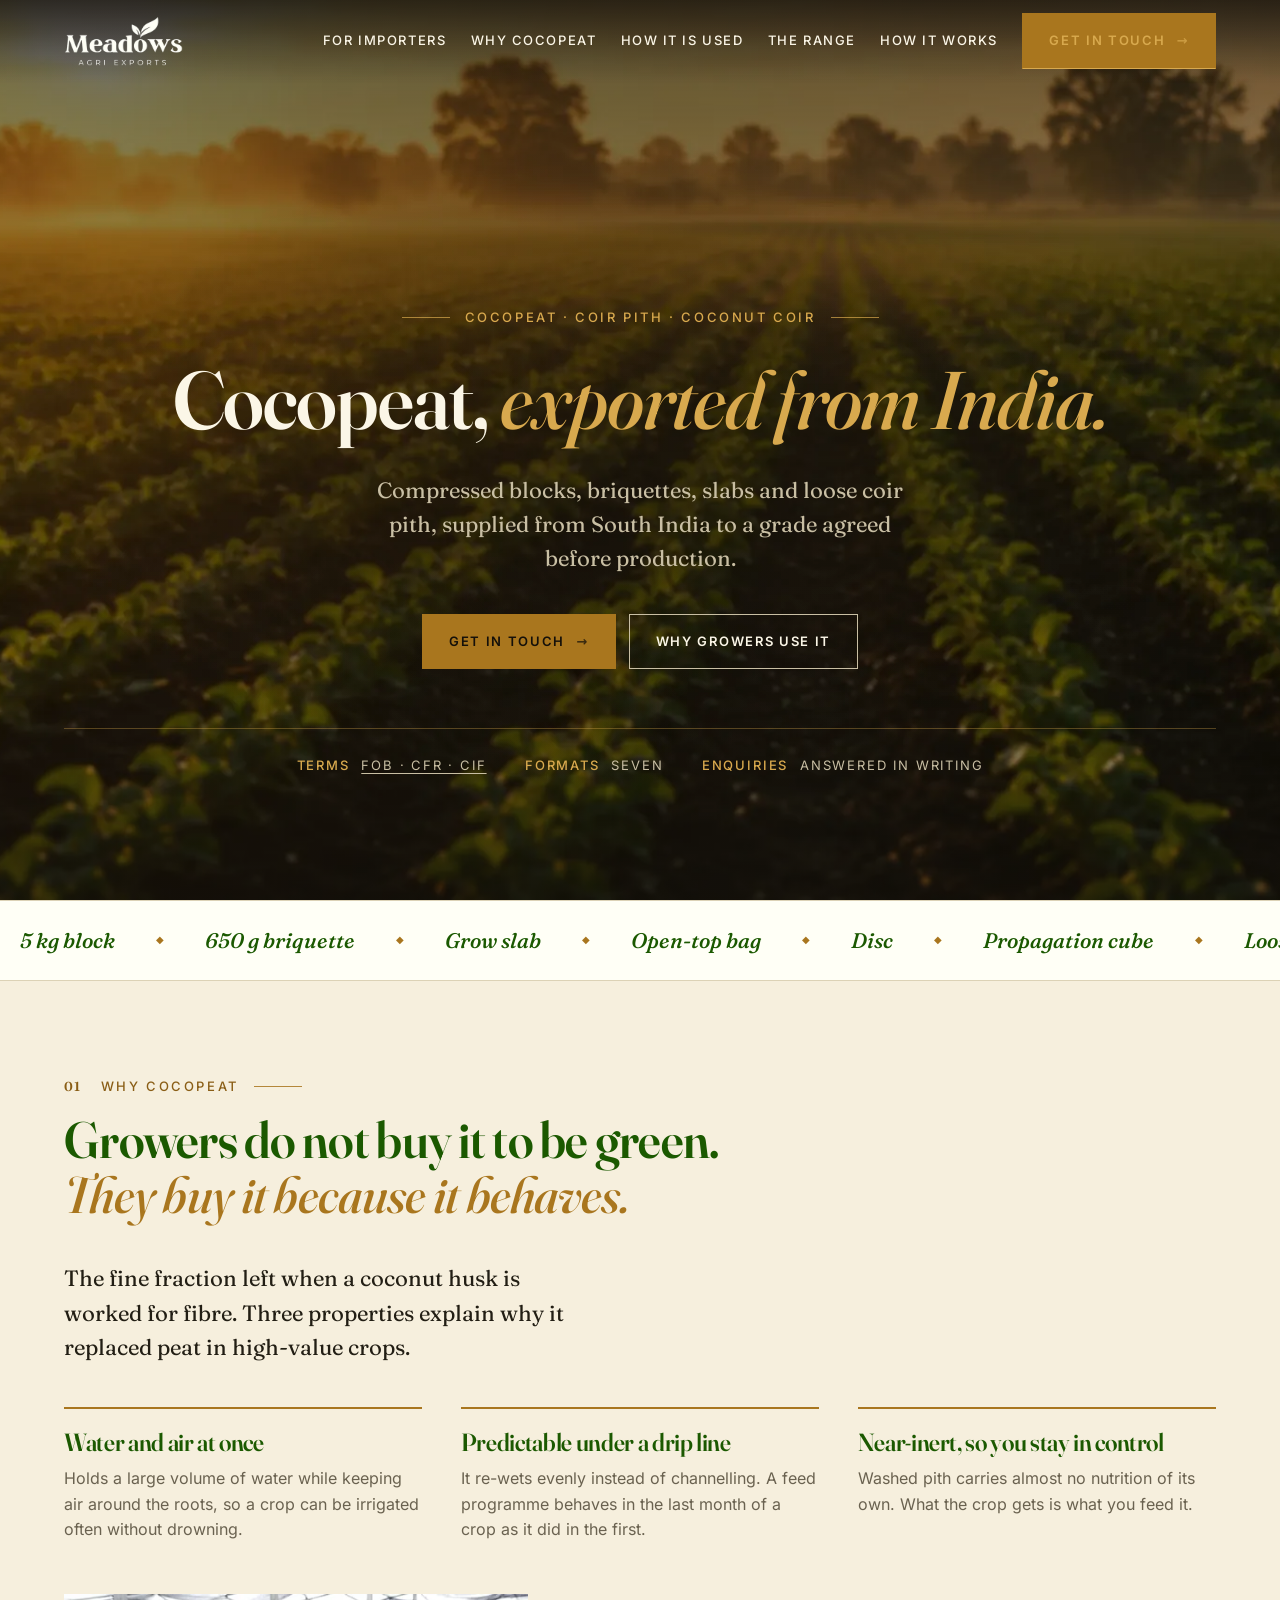
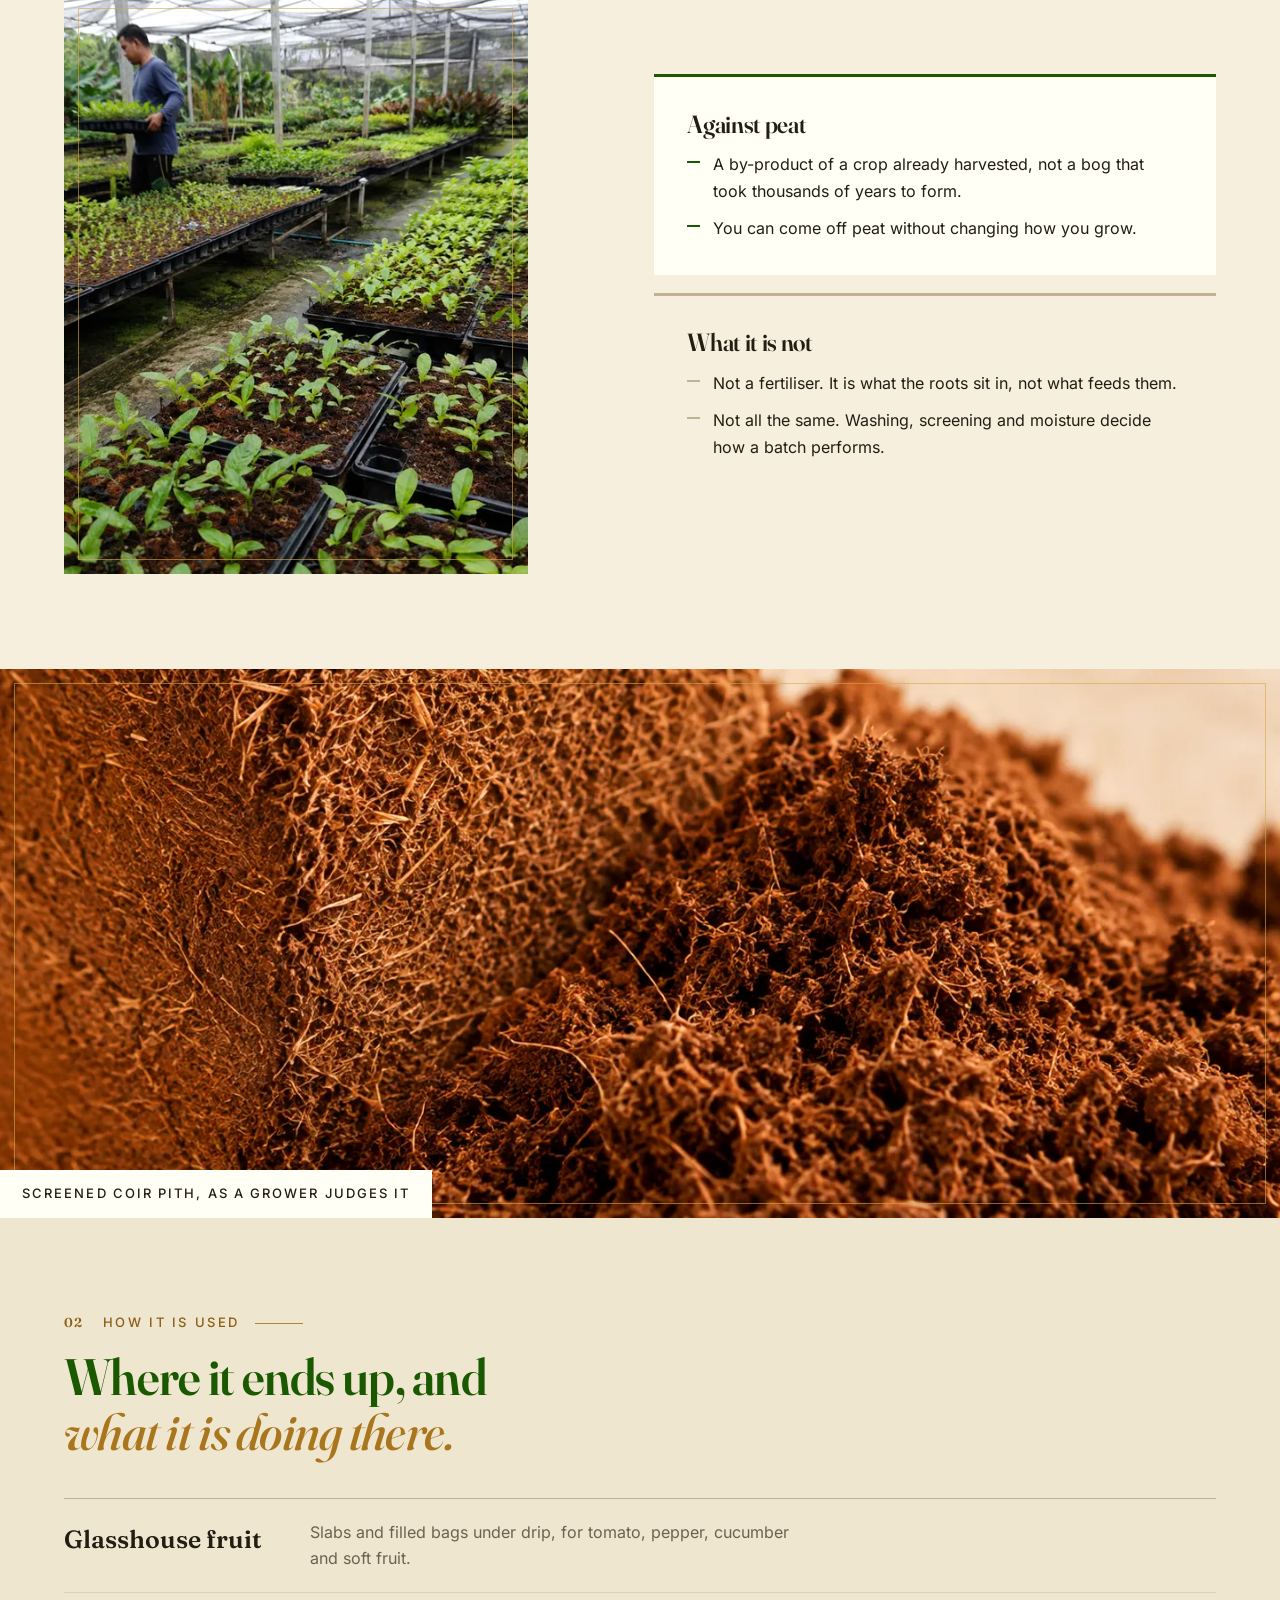
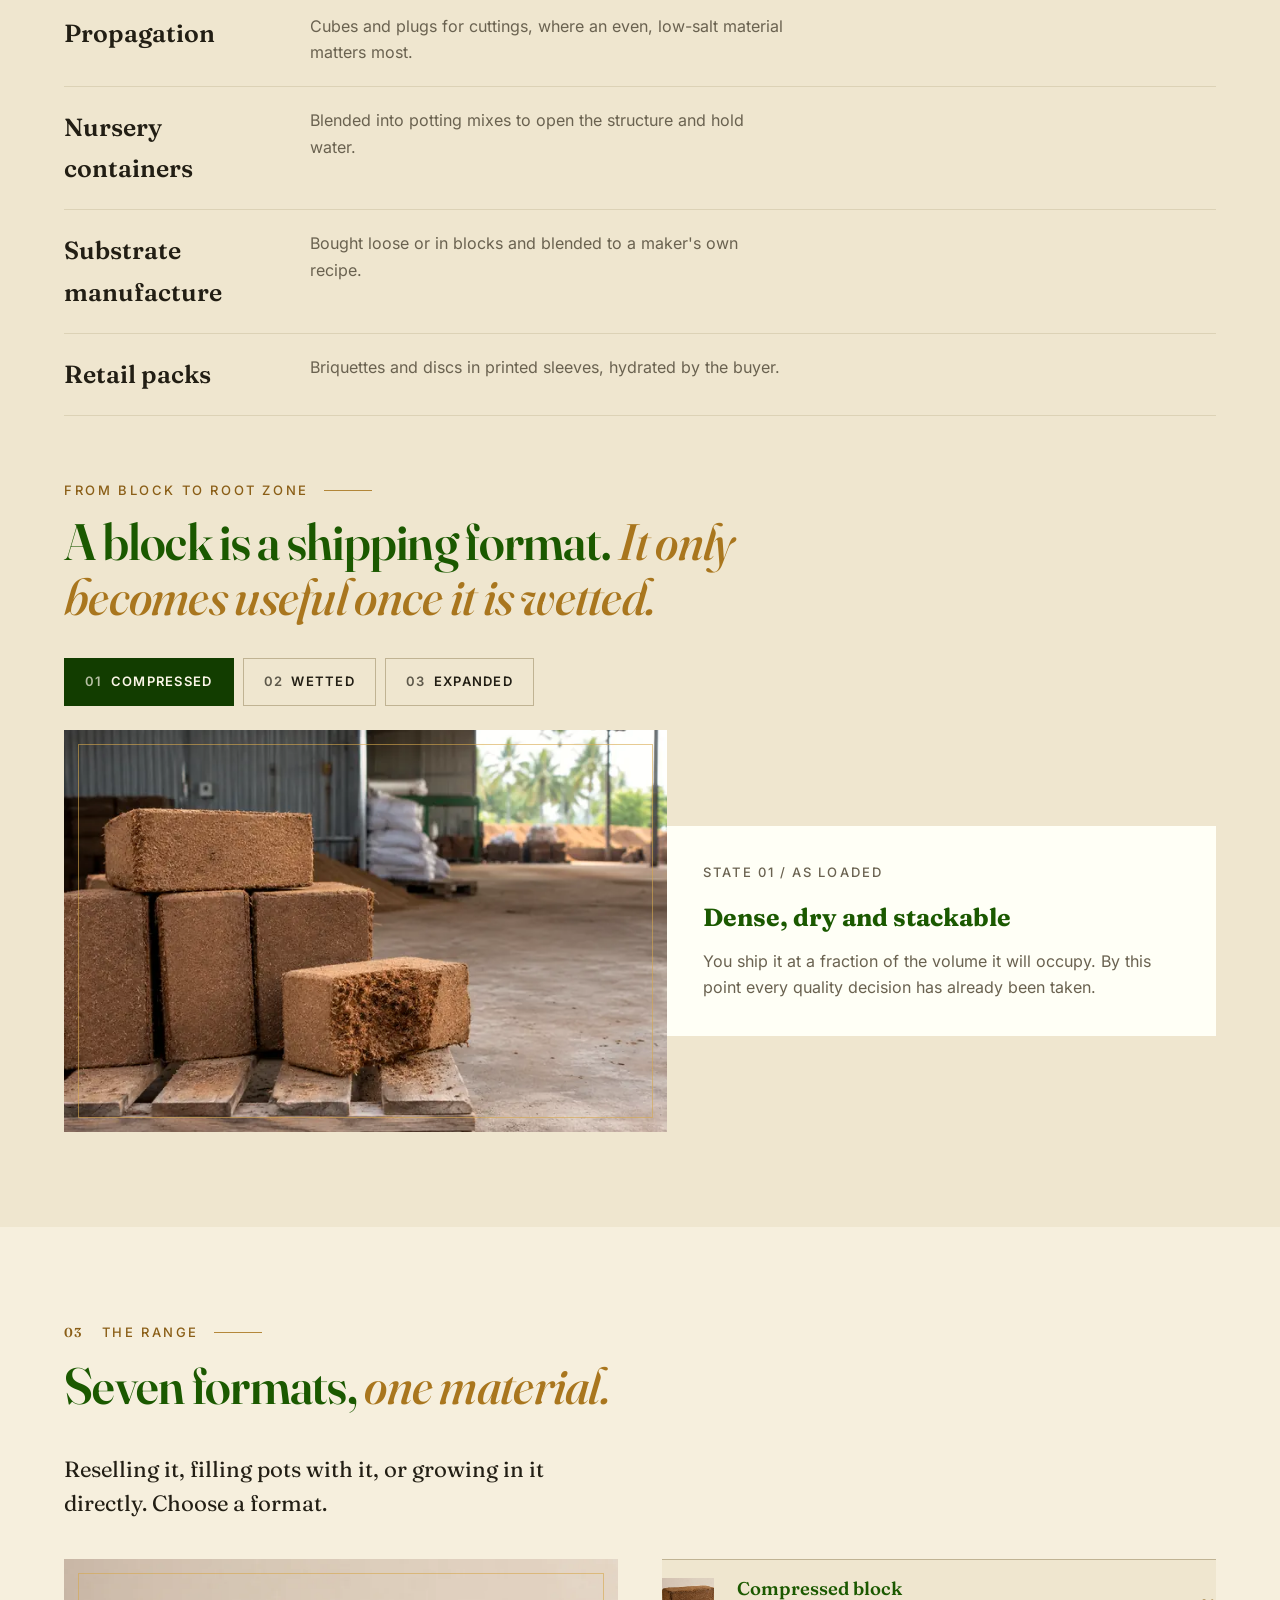
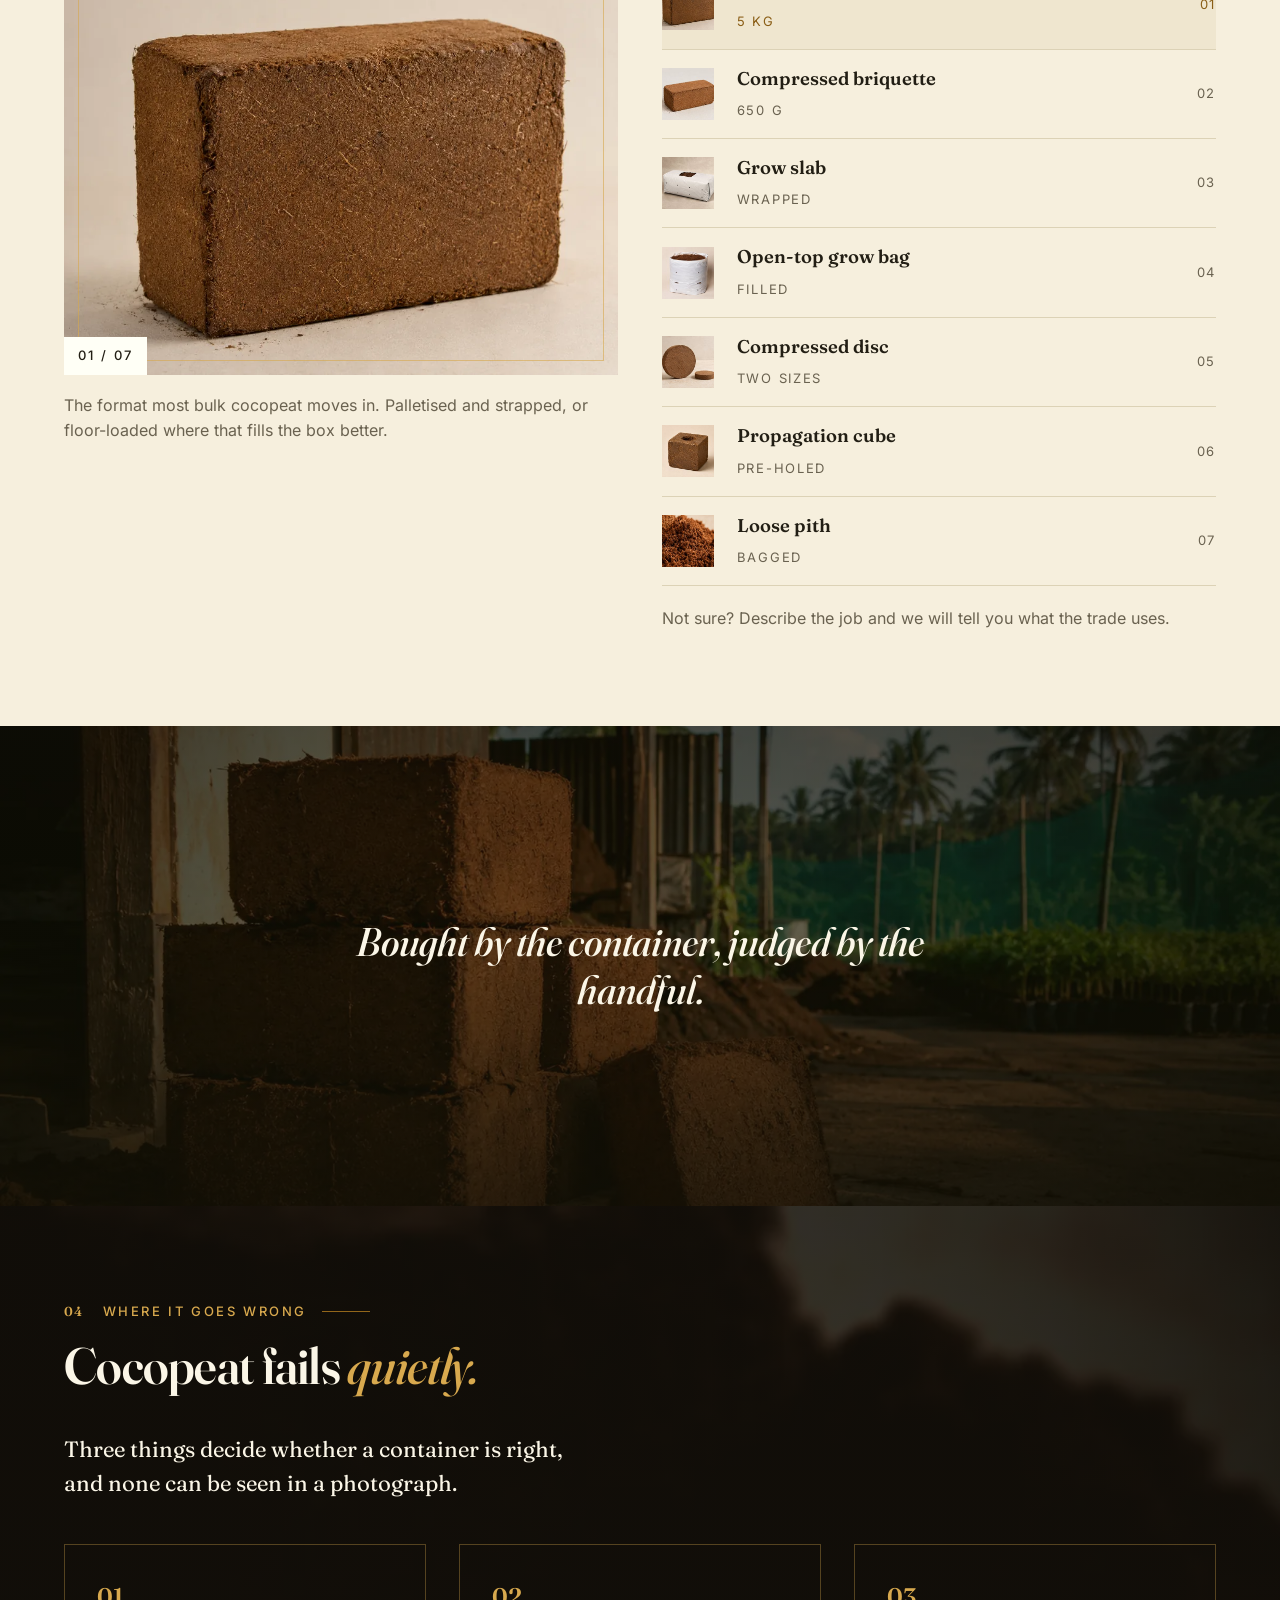
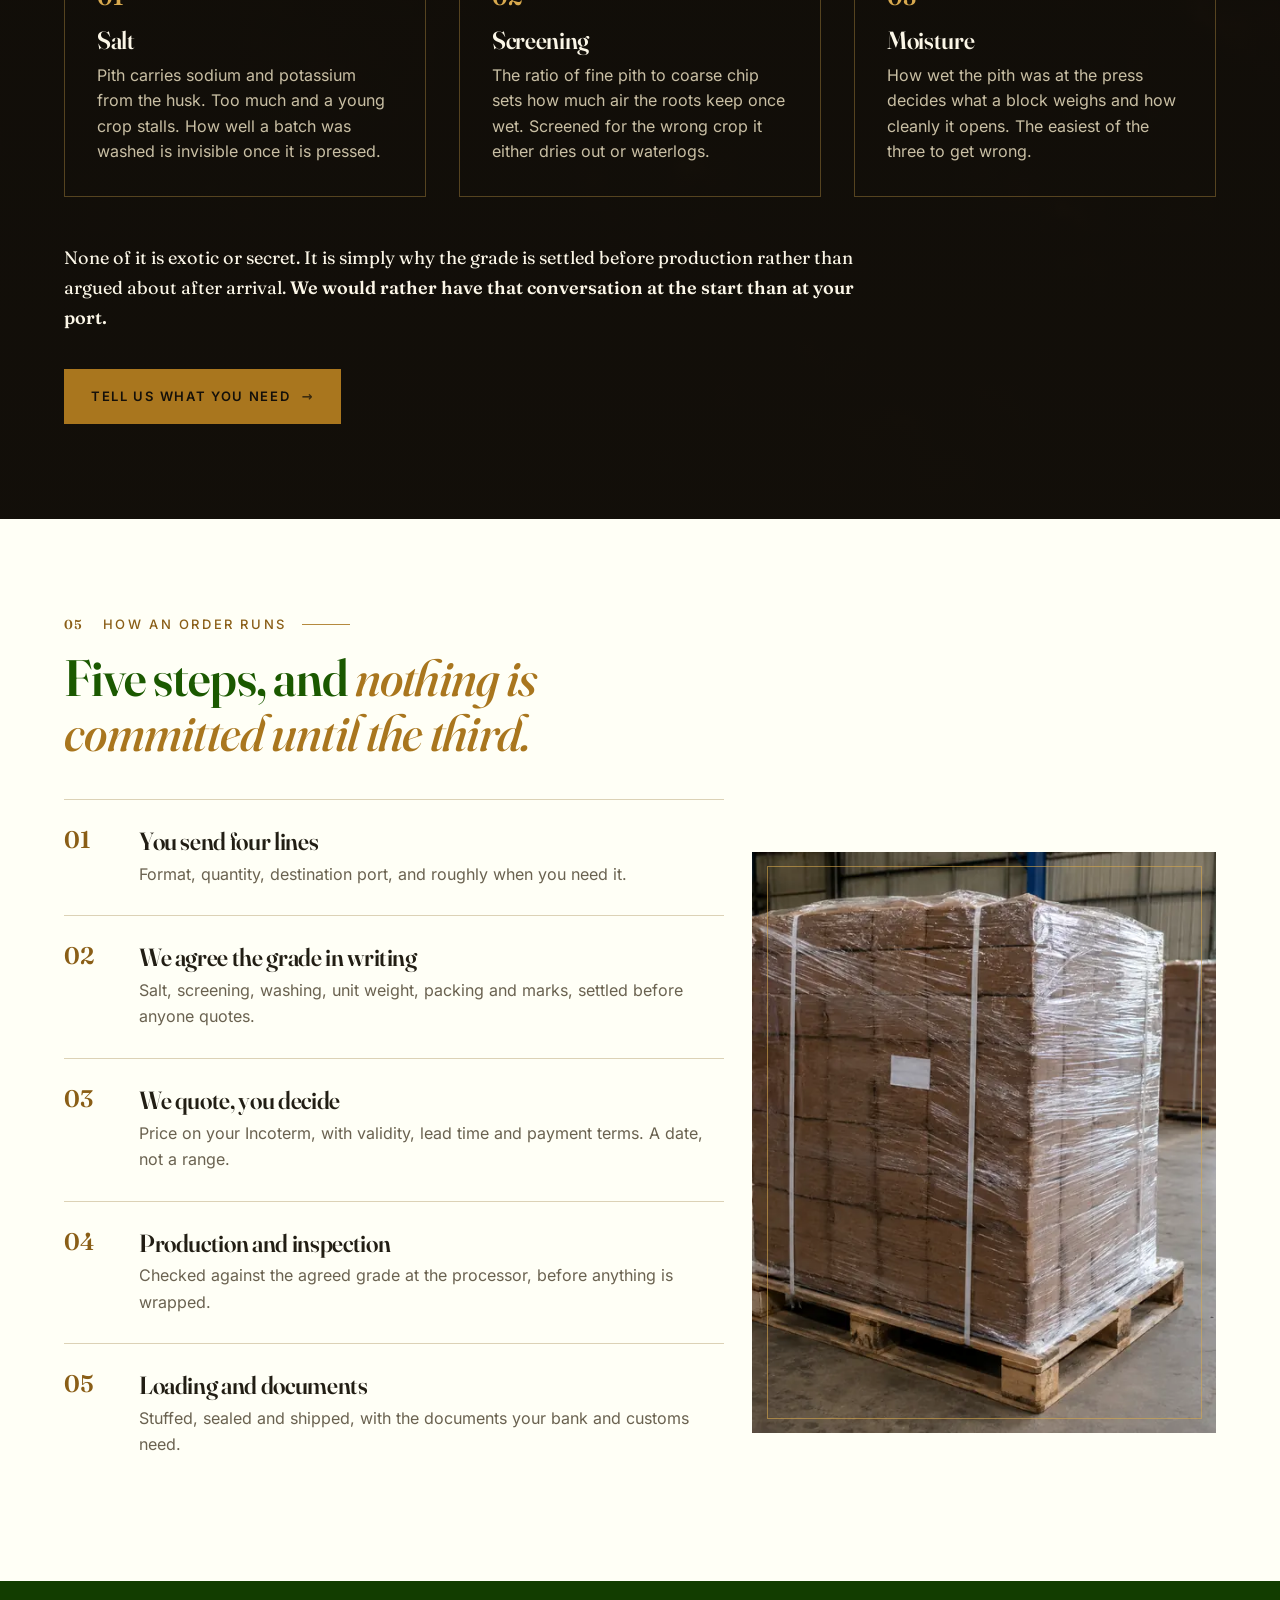
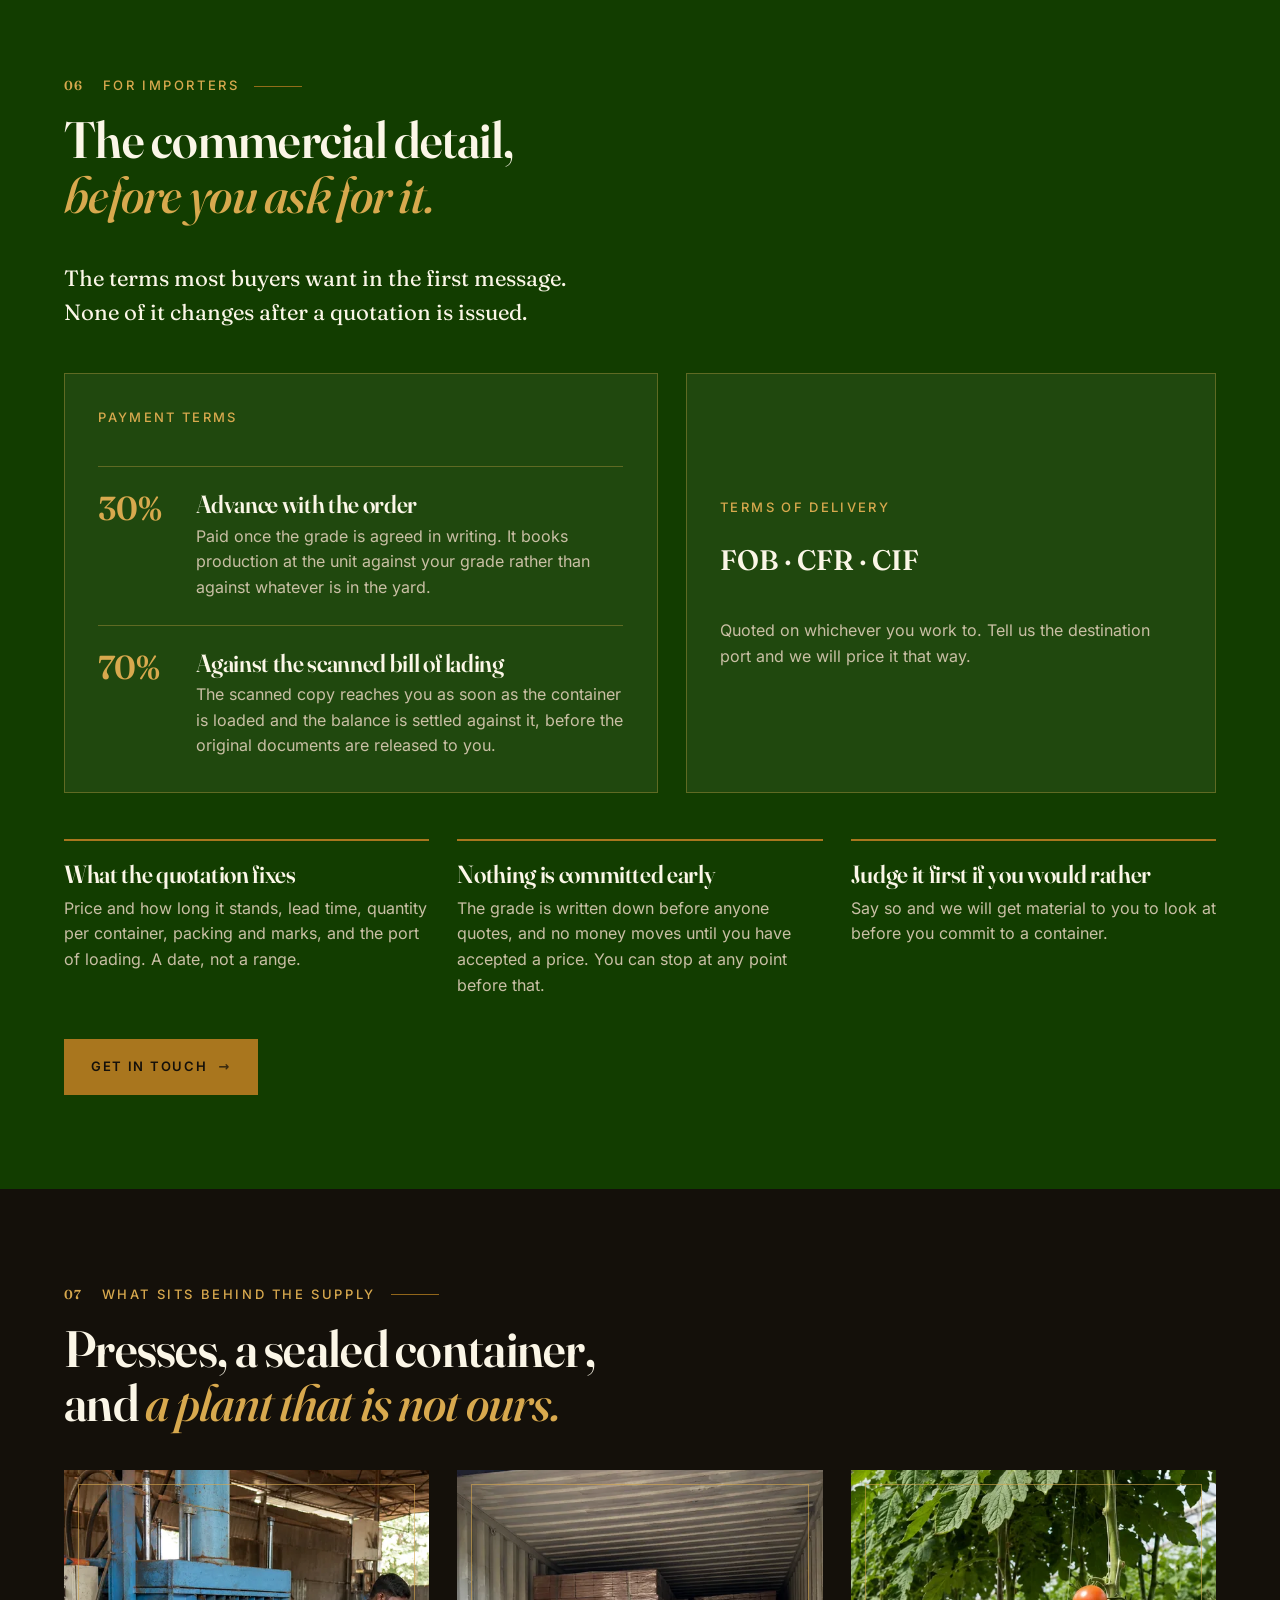
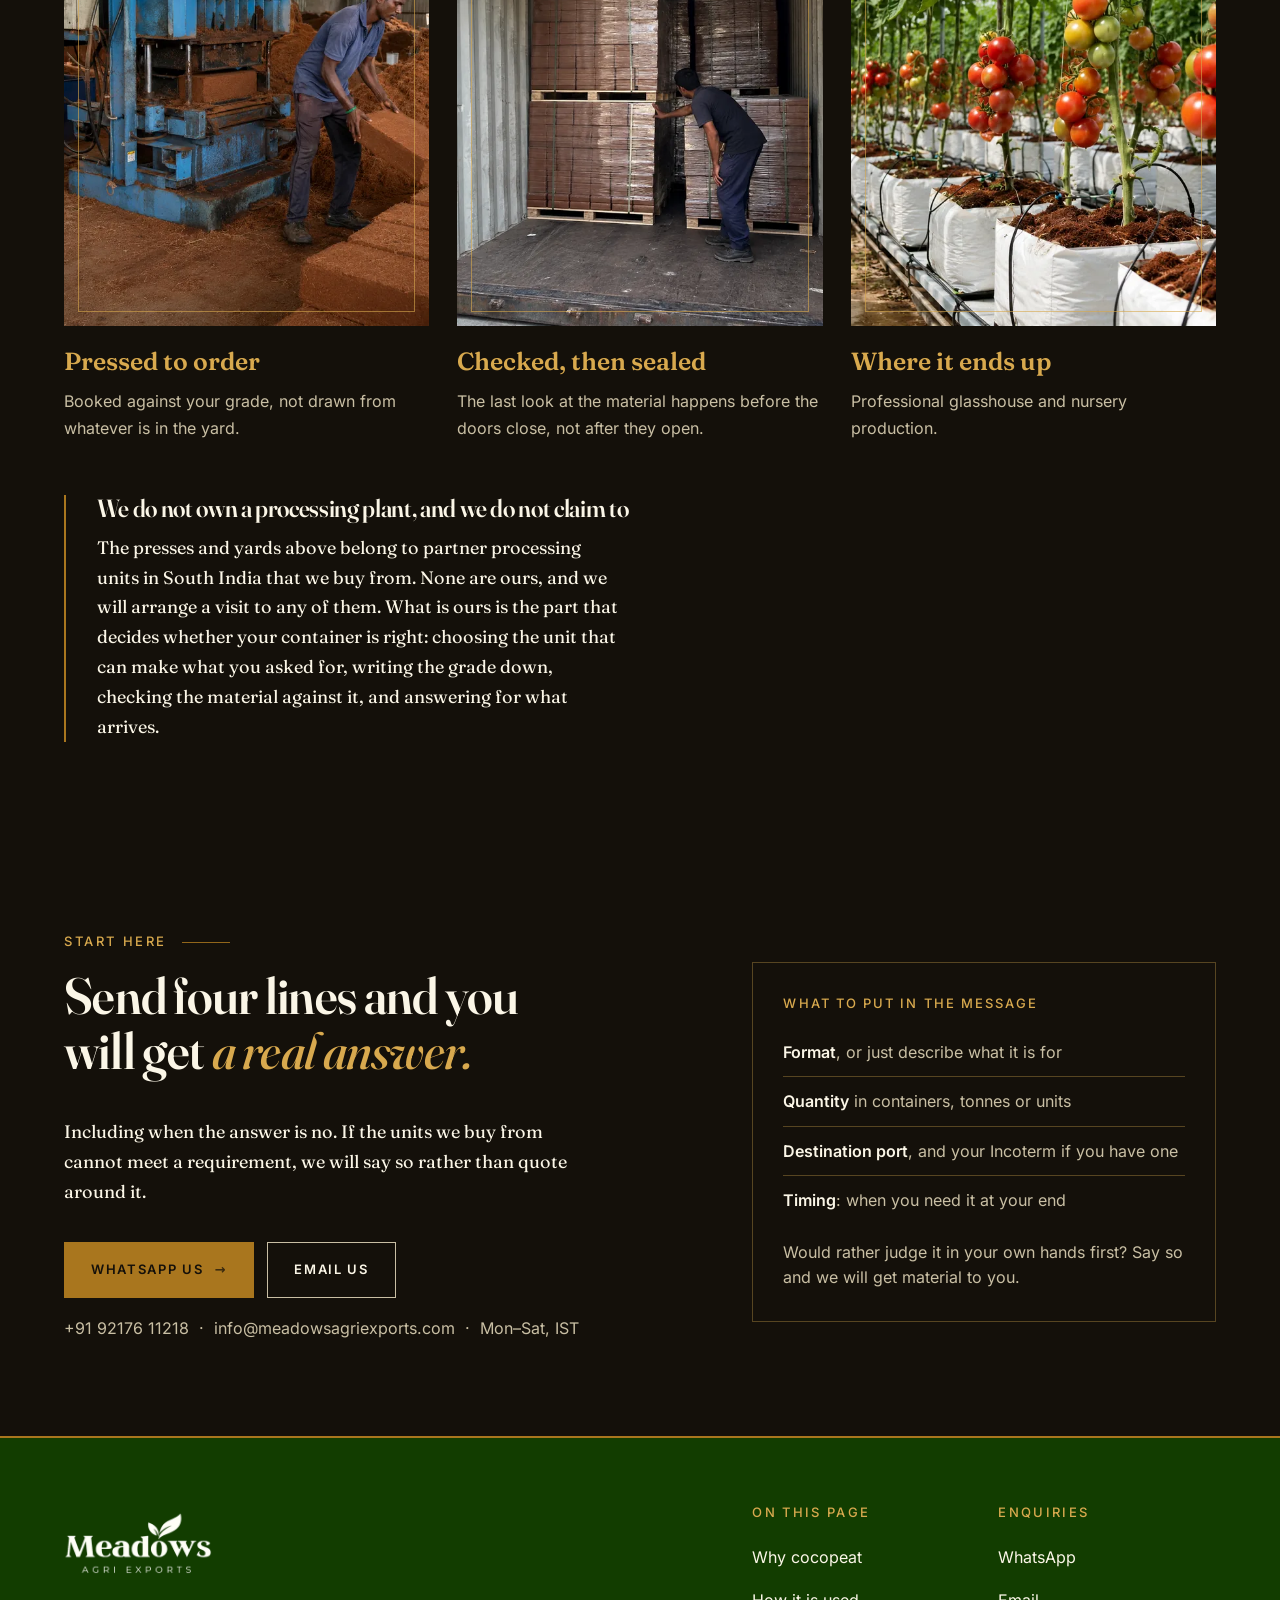
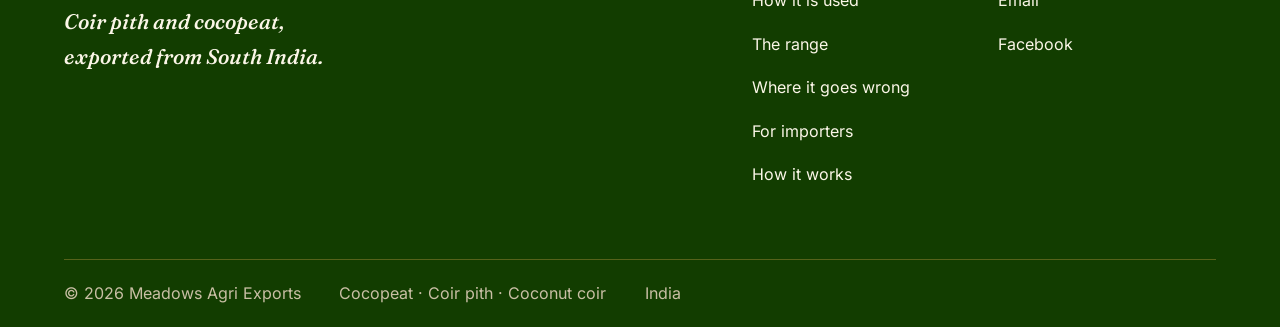
==== commit fadd9533: "Add an importer terms section, and put it first in the menu Payment terms were buried inside step th" ====
--- a/index.html
+++ b/index.html
@@ -32,7 +32,8 @@
       </picture>
     </a>
     <nav class="nav__links" aria-label="Sections">
-      <a href="#why">Why cocopeat</a>
+      <a href="#terms">For importers</a>
+        <a href="#why">Why cocopeat</a>
       <a href="#uses">How it is used</a>
       <a href="#range">The range</a>
       <a href="#how">How it works</a>
@@ -43,7 +44,8 @@
 </header>
 
 <div class="nav__panel" id="menu" data-open="false">
-  <a href="#why">Why cocopeat</a>
+  <a href="#terms">For importers</a>
+      <a href="#why">Why cocopeat</a>
   <a href="#uses">How it is used</a>
   <a href="#range">The range</a>
   <a href="#risk">Where it goes wrong</a>
@@ -73,7 +75,7 @@
         <a class="btn btn--ghost" href="#why">Why growers use it</a>
       </div>
       <div class="hero__facts">
-        <span><b>Terms</b> &nbsp;FOB &middot; CFR &middot; CIF</span>
+        <span><b>Terms</b> &nbsp;<a href="#terms" style="text-decoration:underline;text-underline-offset:3px">FOB &middot; CFR &middot; CIF</a></span>
         <span><b>Formats</b> &nbsp;Seven</span>
         <span><b>Enquiries</b> &nbsp;Answered in writing</span>
       </div>
@@ -454,10 +456,75 @@
   <!-- ==================================================================
        06 PROOF, including the part most exporters leave out
        =================================================================== -->
+  <!-- ==================================================================
+       06 FOR IMPORTERS. The only green band on the page, so a buyer looking
+       for payment terms can find it by colour. Nothing in here may be a
+       figure the business cannot stand behind: the split is the owner's own,
+       the Incoterms and the document line were already published above, and
+       anything not yet decided is described as fixed by the quotation rather
+       than given a made up value.
+       =================================================================== -->
+  <section class="band band--green sec" id="terms">
+    <div class="wrap">
+      <div class="open">
+        <p class="eye"><span class="open__n">06</span> For importers</p>
+        <h2 class="open__h">The commercial detail, <em>before you ask for it.</em></h2>
+      </div>
+      <p class="lead" style="margin-bottom:clamp(28px,3.4vw,48px)">The terms most buyers want in the first message. None of it changes after a quotation is issued.</p>
+
+      <div class="terms">
+        <div class="terms__main">
+          <p class="terms__k">Payment terms</p>
+          <div class="terms__row">
+            <span class="terms__pc" aria-hidden="true">30%</span>
+            <div>
+              <h3 class="terms__h">Advance with the order</h3>
+              <p class="note"><span class="vh">Thirty percent advance. </span>Paid once the grade is agreed in writing. It books production at the unit against your grade rather than against whatever is in the yard.</p>
+            </div>
+          </div>
+          <div class="terms__row">
+            <span class="terms__pc" aria-hidden="true">70%</span>
+            <div>
+              <h3 class="terms__h">Against the scanned bill of lading</h3>
+              <p class="note"><span class="vh">Seventy percent balance. </span>The scanned copy reaches you as soon as the container is loaded and the balance is settled against it, before the original documents are released to you.</p>
+            </div>
+          </div>
+        </div>
+
+        <div class="terms__side">
+          <div class="terms__card">
+            <p class="terms__k">Terms of delivery</p>
+            <p class="terms__v">FOB &middot; CFR &middot; CIF</p>
+            <p class="note" style="margin-top:12px">Quoted on whichever you work to. Tell us the destination port and we will price it that way.</p>
+          </div>
+        </div>
+      </div>
+
+      <div class="terms__grid" style="margin-top:clamp(30px,3.6vw,52px)">
+        <div class="terms__i">
+          <h3>What the quotation fixes</h3>
+          <p class="note">Price and how long it stands, lead time, quantity per container, packing and marks, and the port of loading. A date, not a range.</p>
+        </div>
+        <div class="terms__i">
+          <h3>Nothing is committed early</h3>
+          <p class="note">The grade is written down before anyone quotes, and no money moves until you have accepted a price. You can stop at any point before that.</p>
+        </div>
+        <div class="terms__i">
+          <h3>Judge it first if you would rather</h3>
+          <p class="note">Say so and we will get material to you to look at before you commit to a container.</p>
+        </div>
+      </div>
+
+      <div class="btns" style="margin-top:clamp(28px,3.2vw,44px)">
+        <a class="btn btn--gold" href="#contact">Get in touch<span class="btn__x" aria-hidden="true">&rarr;</span></a>
+      </div>
+    </div>
+  </section>
+
   <section class="band band--night sec" id="proof">
     <div class="wrap">
       <div class="open">
-        <p class="eye"><span class="open__n">06</span> What sits behind the supply</p>
+        <p class="eye"><span class="open__n">07</span> What sits behind the supply</p>
         <h2 class="open__h">Presses, a sealed container, and <em>a plant that is not ours.</em></h2>
       </div>
 
@@ -553,6 +620,7 @@
           <a href="#uses">How it is used</a>
           <a href="#range">The range</a>
           <a href="#risk">Where it goes wrong</a>
+          <a href="#terms">For importers</a>
           <a href="#how">How it works</a>
         </nav>
       </div>
--- a/assets/css/site.css
+++ b/assets/css/site.css
@@ -122,6 +122,16 @@
   letter-spacing: .1em; text-transform: uppercase;
 }
 .skip:focus { left: 14px; top: 14px; }
+
+/* Visually hidden but read aloud. The importer terms show "30%" and "70%" as
+   display numerals with aria-hidden, because a screen reader saying "thirty
+   percent" then "advance with the order" as two separate fragments is worse
+   than one sentence. This carries the spoken version. */
+.vh {
+  position: absolute; width: 1px; height: 1px;
+  margin: -1px; padding: 0; overflow: hidden;
+  clip-path: inset(50%); white-space: nowrap; border: 0;
+}
 
 /* --------------------------------------------------------------------------
    3. LAYOUT
@@ -571,6 +581,60 @@
    18. MOTION. No reveal, no scroll-driven state. See the note in section 19
    of the previous build: hiding content behind a script broke the live site.
    -------------------------------------------------------------------------- */
+/* --------------------------------------------------------------------------
+   IMPORTER TERMS.
+
+   This is the only green band on the page, and that is deliberate: a buyer
+   hunting for payment terms finds it by scrolling past a colour he has seen
+   nowhere else, rather than by reading six headings. The dark-context overrides
+   above already cover `.band--green`, so the eyebrow, headings, lead and note
+   all invert correctly and nothing is repeated here.
+
+   The percentages are set in the display face at heading scale on purpose. They
+   are the first thing asked in almost every enquiry, so they are the largest
+   thing in the section after the heading itself.
+   -------------------------------------------------------------------------- */
+/* stretch, not start: with the documents card removed the side column held one
+   short card against a tall payment panel, and the gap below it read as a
+   missing element rather than as space. */
+.terms { display: grid; grid-template-columns: 1.12fr 1fr; gap: var(--gut); align-items: stretch; }
+
+.terms__main,
+.terms__card {
+  padding: clamp(22px, 2.6vw, 36px);
+  display: flex; flex-direction: column;
+  background: rgba(251, 246, 231, .06);
+  border: 1px solid var(--rule-night);
+}
+.terms__side { display: grid; gap: var(--gut); }
+.terms__card { justify-content: center; }
+
+.terms__k {
+  font-family: var(--f-ui); font-size: var(--t-ui); font-weight: 500;
+  letter-spacing: .18em; text-transform: uppercase; color: var(--gold-lit);
+}
+
+.terms__row {
+  display: grid; grid-template-columns: 4.8rem 1fr; gap: clamp(14px, 1.6vw, 22px);
+  margin-top: clamp(18px, 2vw, 24px); padding-top: clamp(18px, 2vw, 24px);
+  border-top: 1px solid var(--rule-night);
+}
+.terms__pc {
+  font-family: var(--f-disp); font-weight: 600; font-size: clamp(1.6rem, 2.6vw, 2.2rem);
+  line-height: 1; color: var(--gold-lit); font-variation-settings: 'opsz' 60;
+}
+.terms__h { font-size: var(--t-h3); color: var(--on-night); margin-bottom: 6px; }
+
+.terms__v {
+  margin-top: 12px;
+  font-family: var(--f-disp); font-weight: 600; font-size: clamp(1.35rem, 2.2vw, 1.85rem);
+  line-height: 1.15; color: var(--on-night); font-variation-settings: 'opsz' 60;
+}
+
+.terms__grid { display: grid; grid-template-columns: repeat(3, minmax(0, 1fr)); gap: var(--gut); }
+.terms__i { padding-top: 20px; border-top: 2px solid var(--gold); }
+.terms__i h3 { font-size: var(--t-h3); color: var(--on-night); margin-bottom: 8px; }
+
 @media (prefers-reduced-motion: reduce) {
   html { scroll-behavior: auto; }
   .marq__track { animation: none; }
@@ -583,6 +647,8 @@
    19. RESPONSIVE. Mobile is designed here, not left to inherit.
    -------------------------------------------------------------------------- */
 @media (max-width: 1080px) {
+  .terms { grid-template-columns: 1fr; }
+  .terms__grid { grid-template-columns: 1fr 1fr; }
   .c1-5, .c1-6, .c1-7, .c7-12, .c8-12 { grid-column: 1 / span 12; }
   .why { grid-template-columns: 1fr 1fr; }
   .risk { grid-template-columns: 1fr; }
@@ -601,6 +667,8 @@
 }
 
 @media (max-width: 700px) {
+  .terms__grid { grid-template-columns: 1fr; }
+  .terms__row { grid-template-columns: 3.6rem 1fr; }
   /* the page was too long to scroll on a phone: tighten every rhythm */
   :root { --pad: 44px; --gut: 16px; }
   .open { margin-bottom: 20px; }
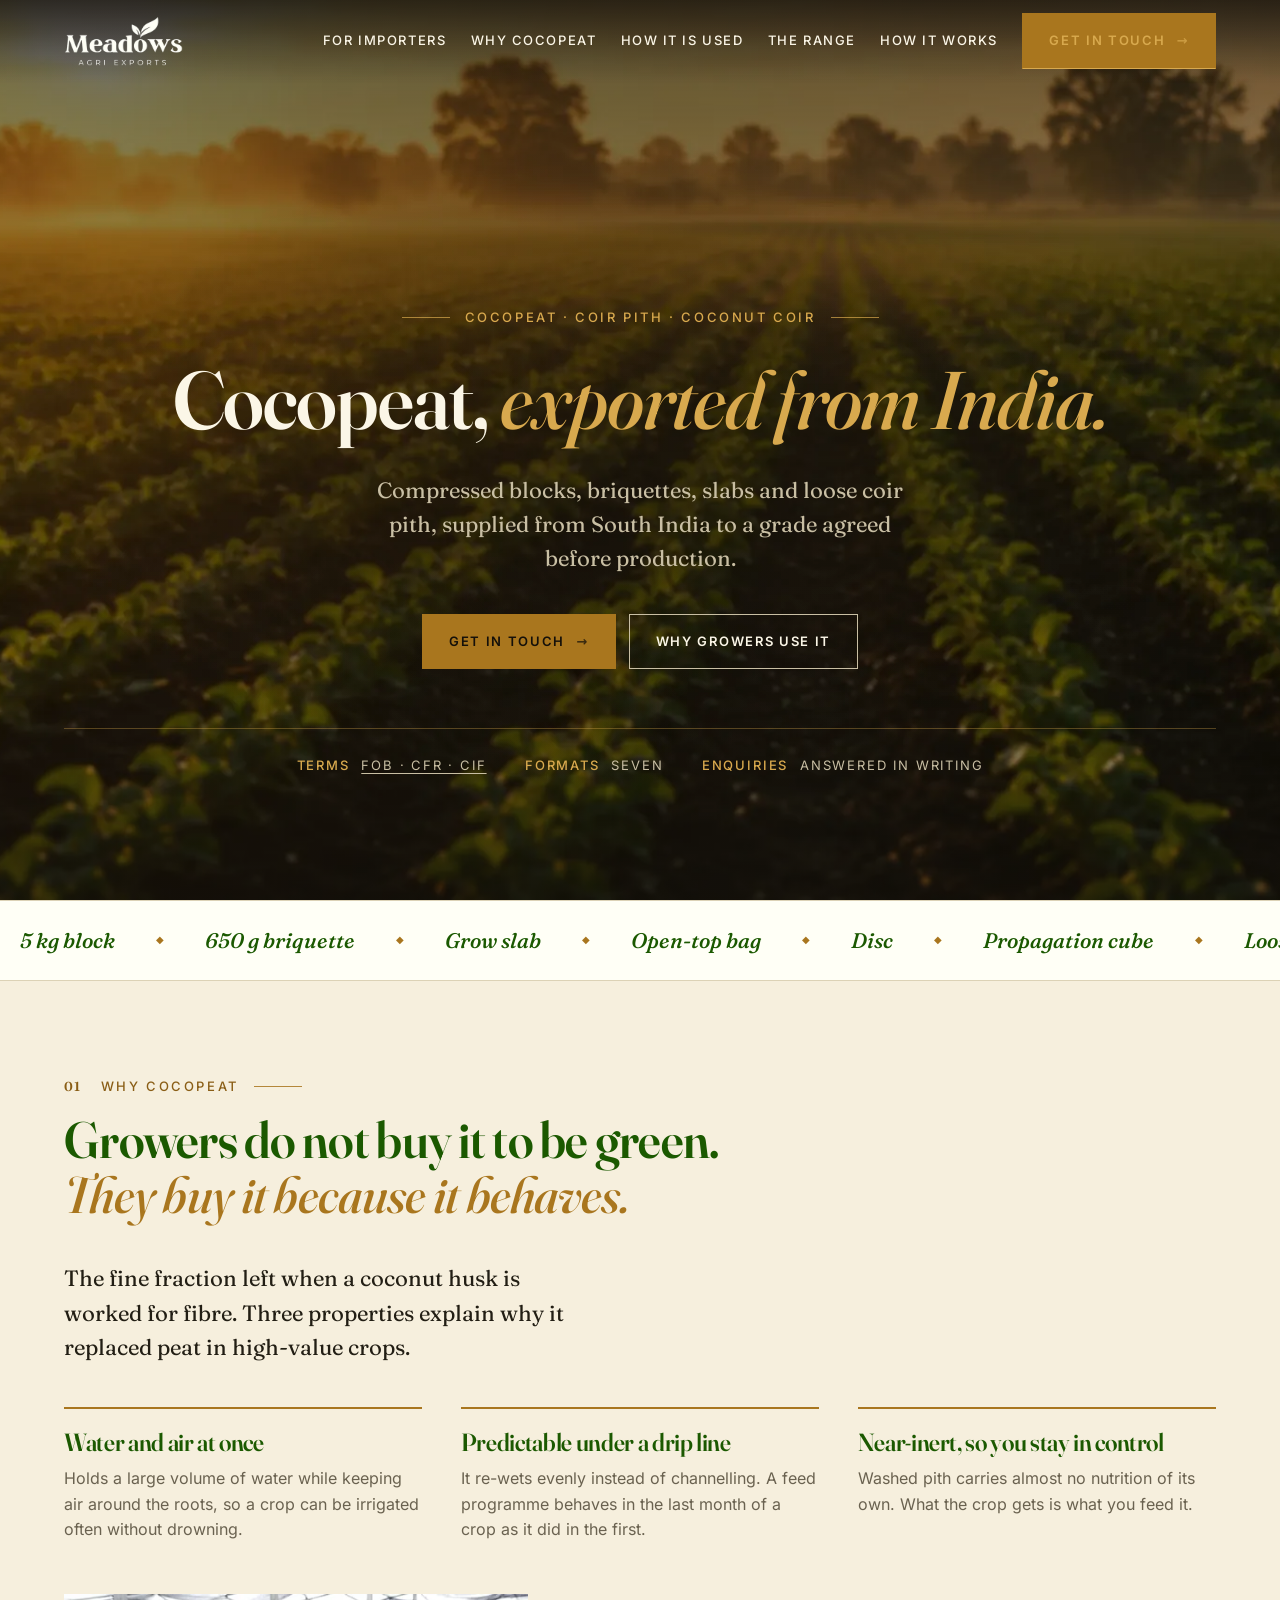
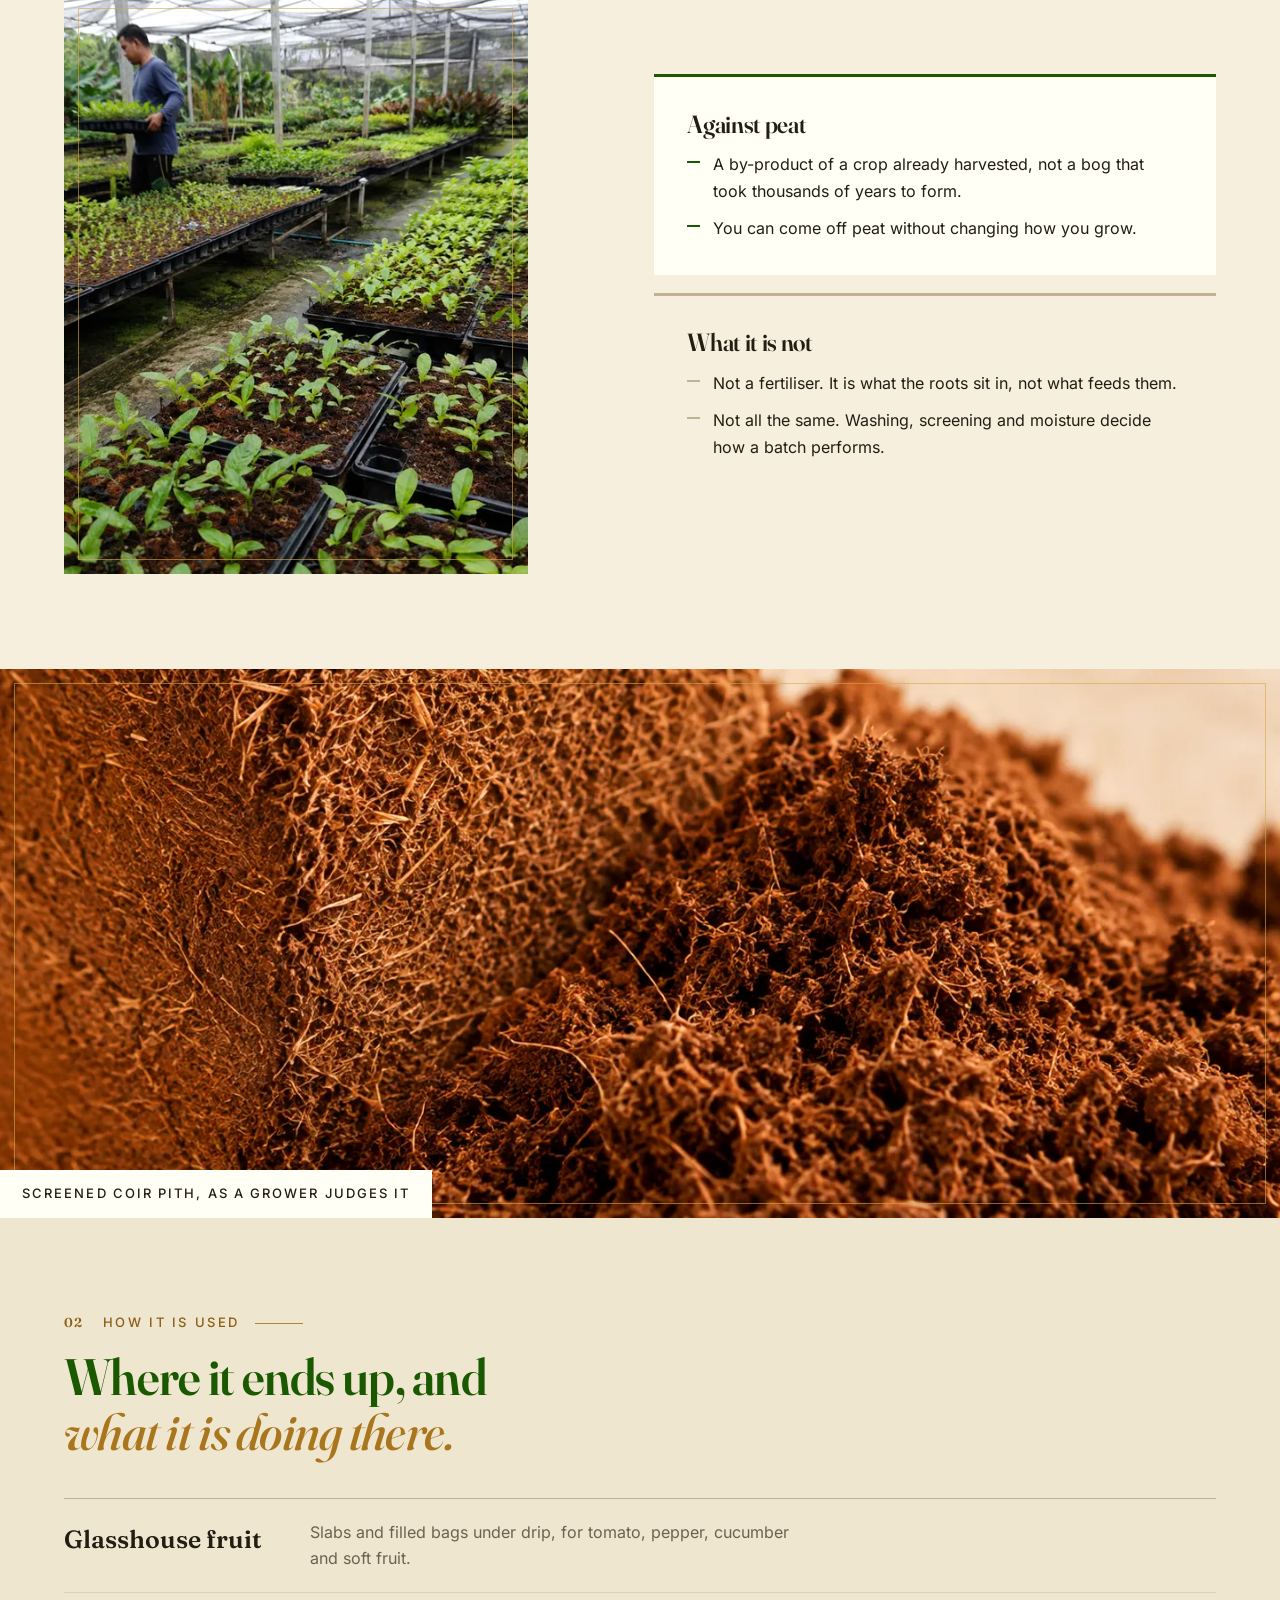
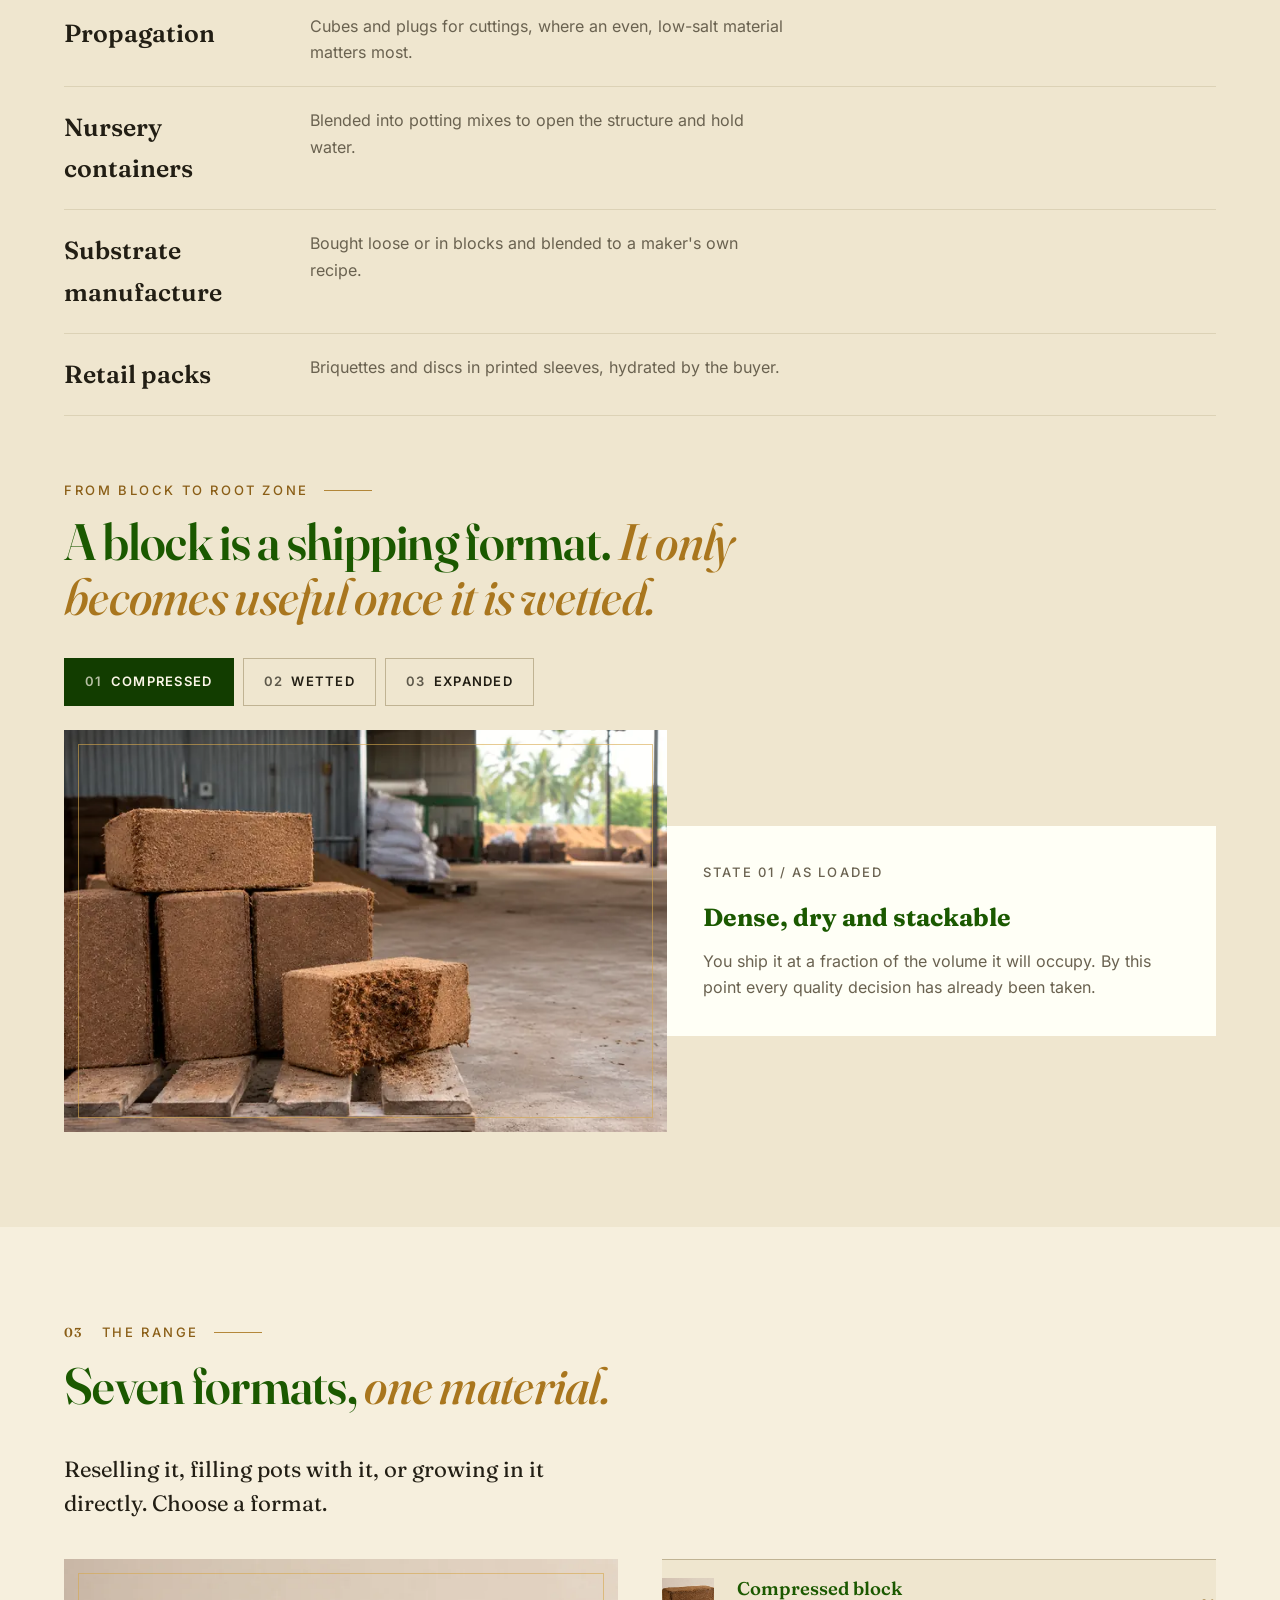
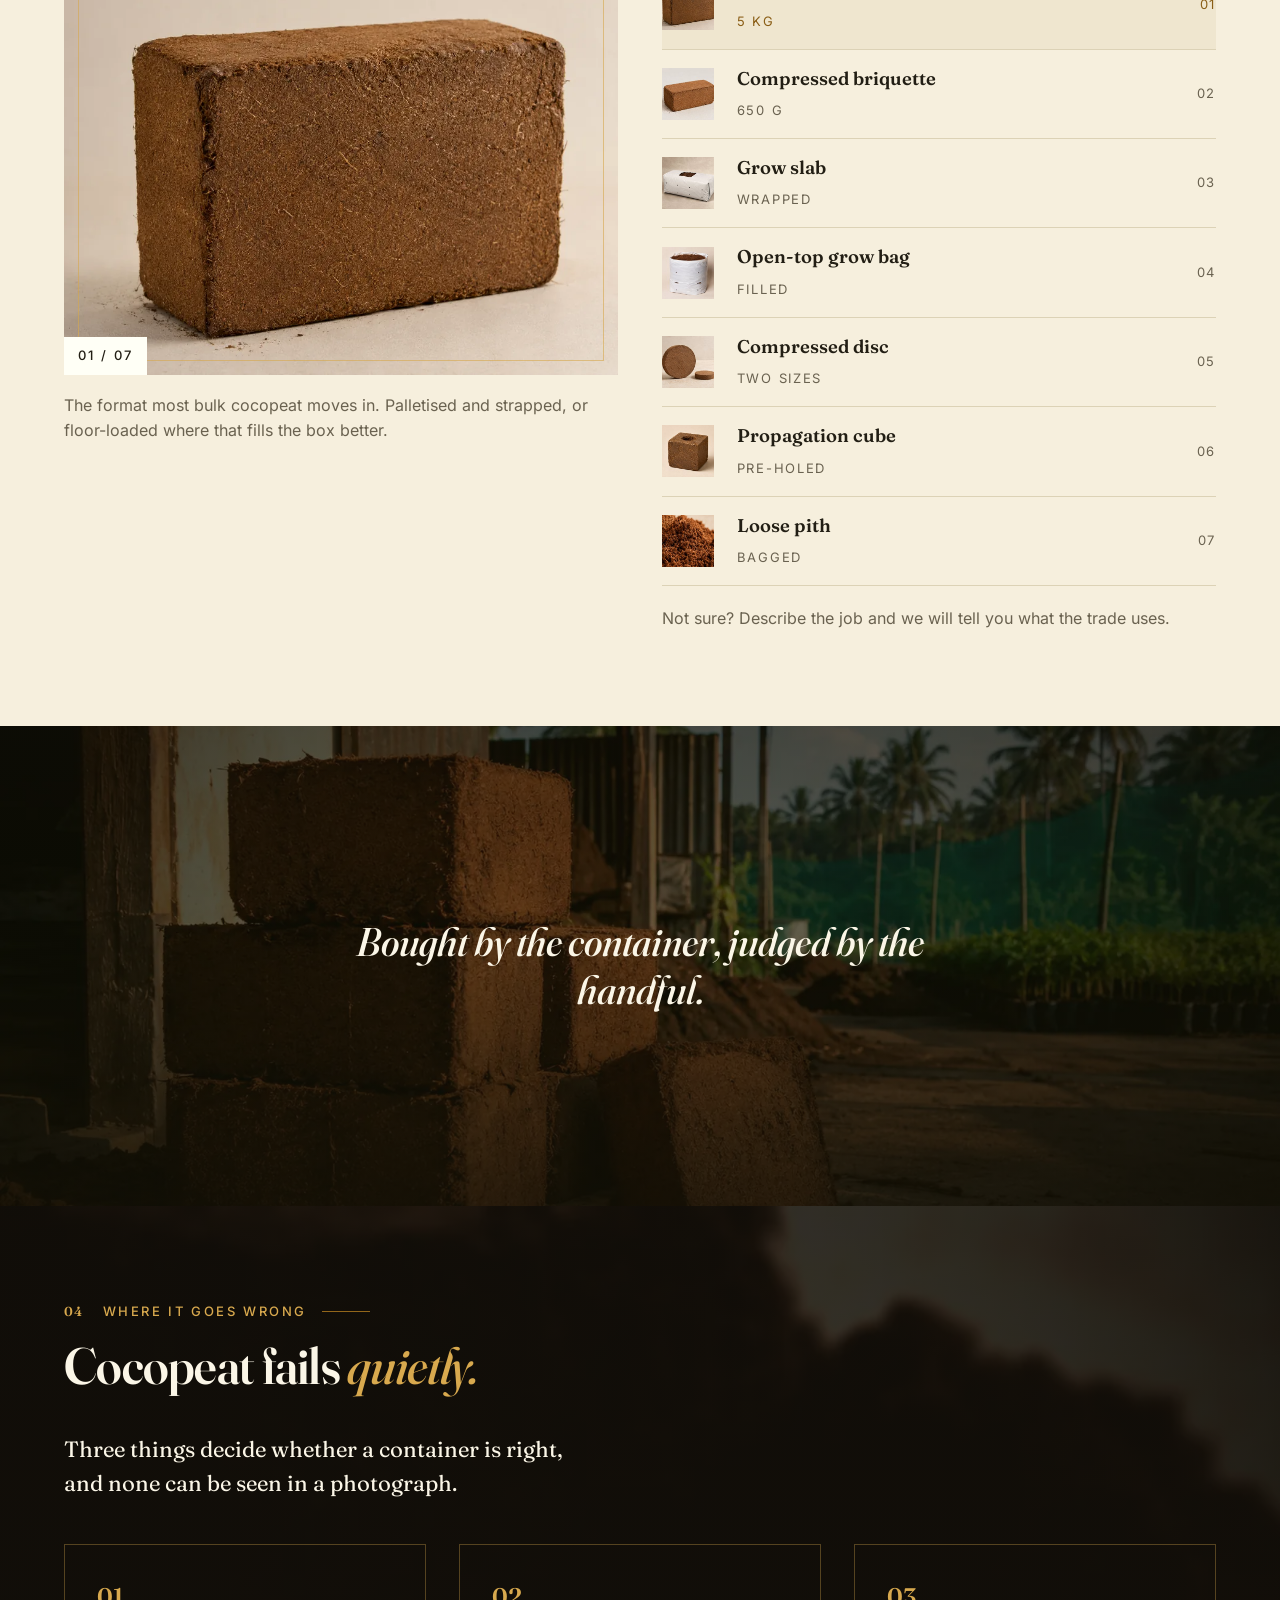
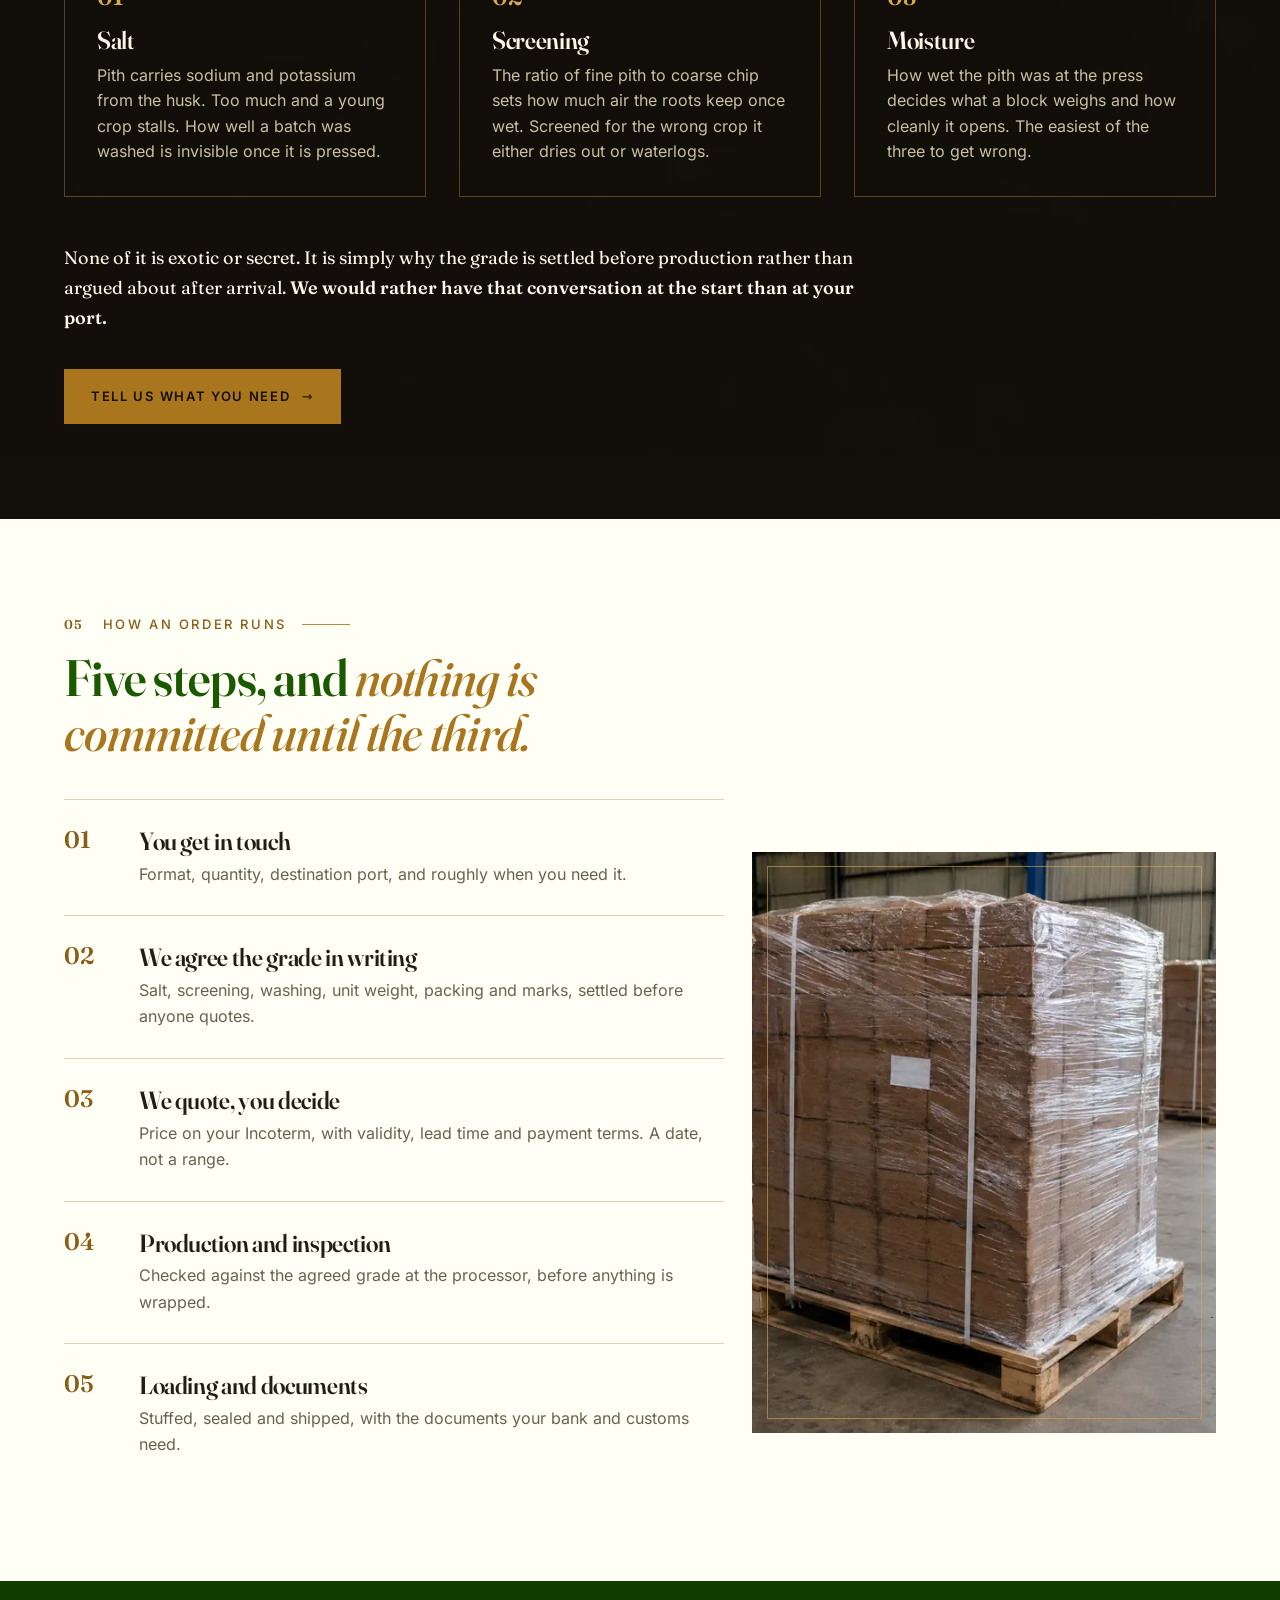
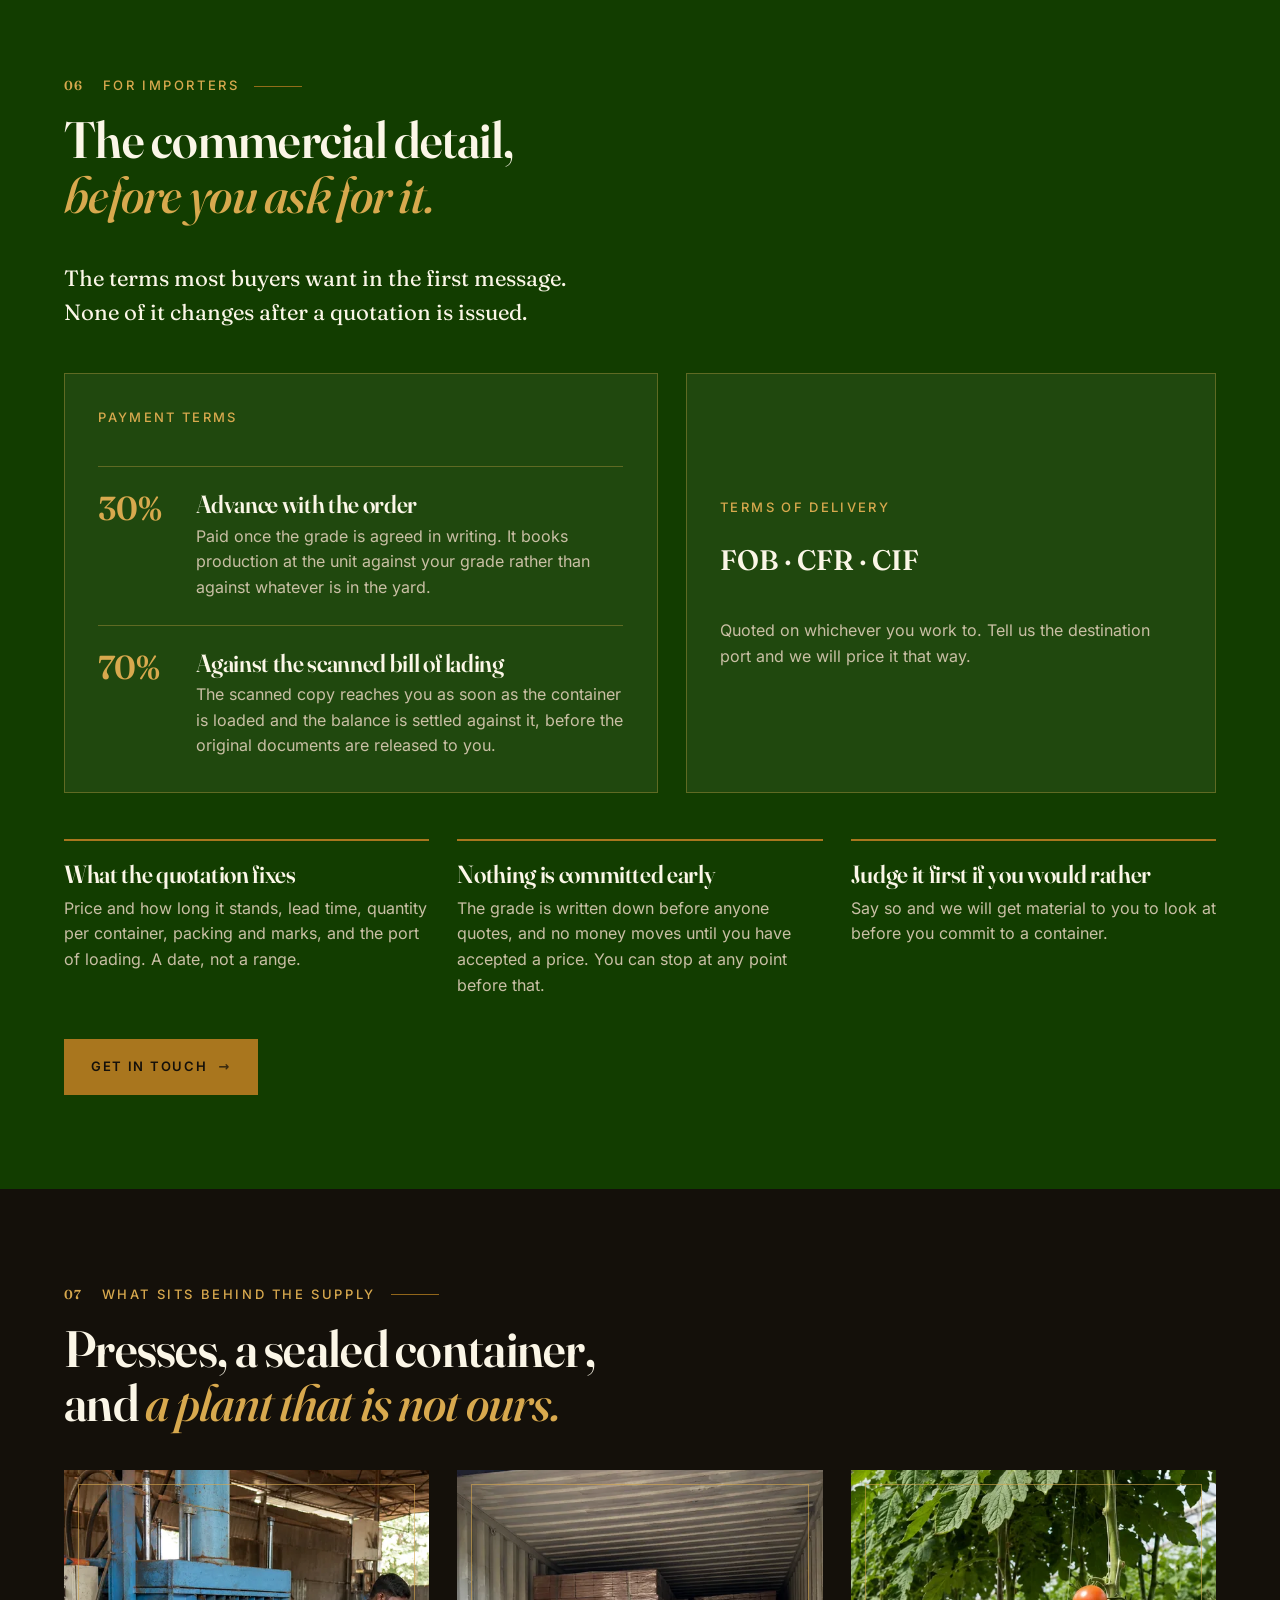
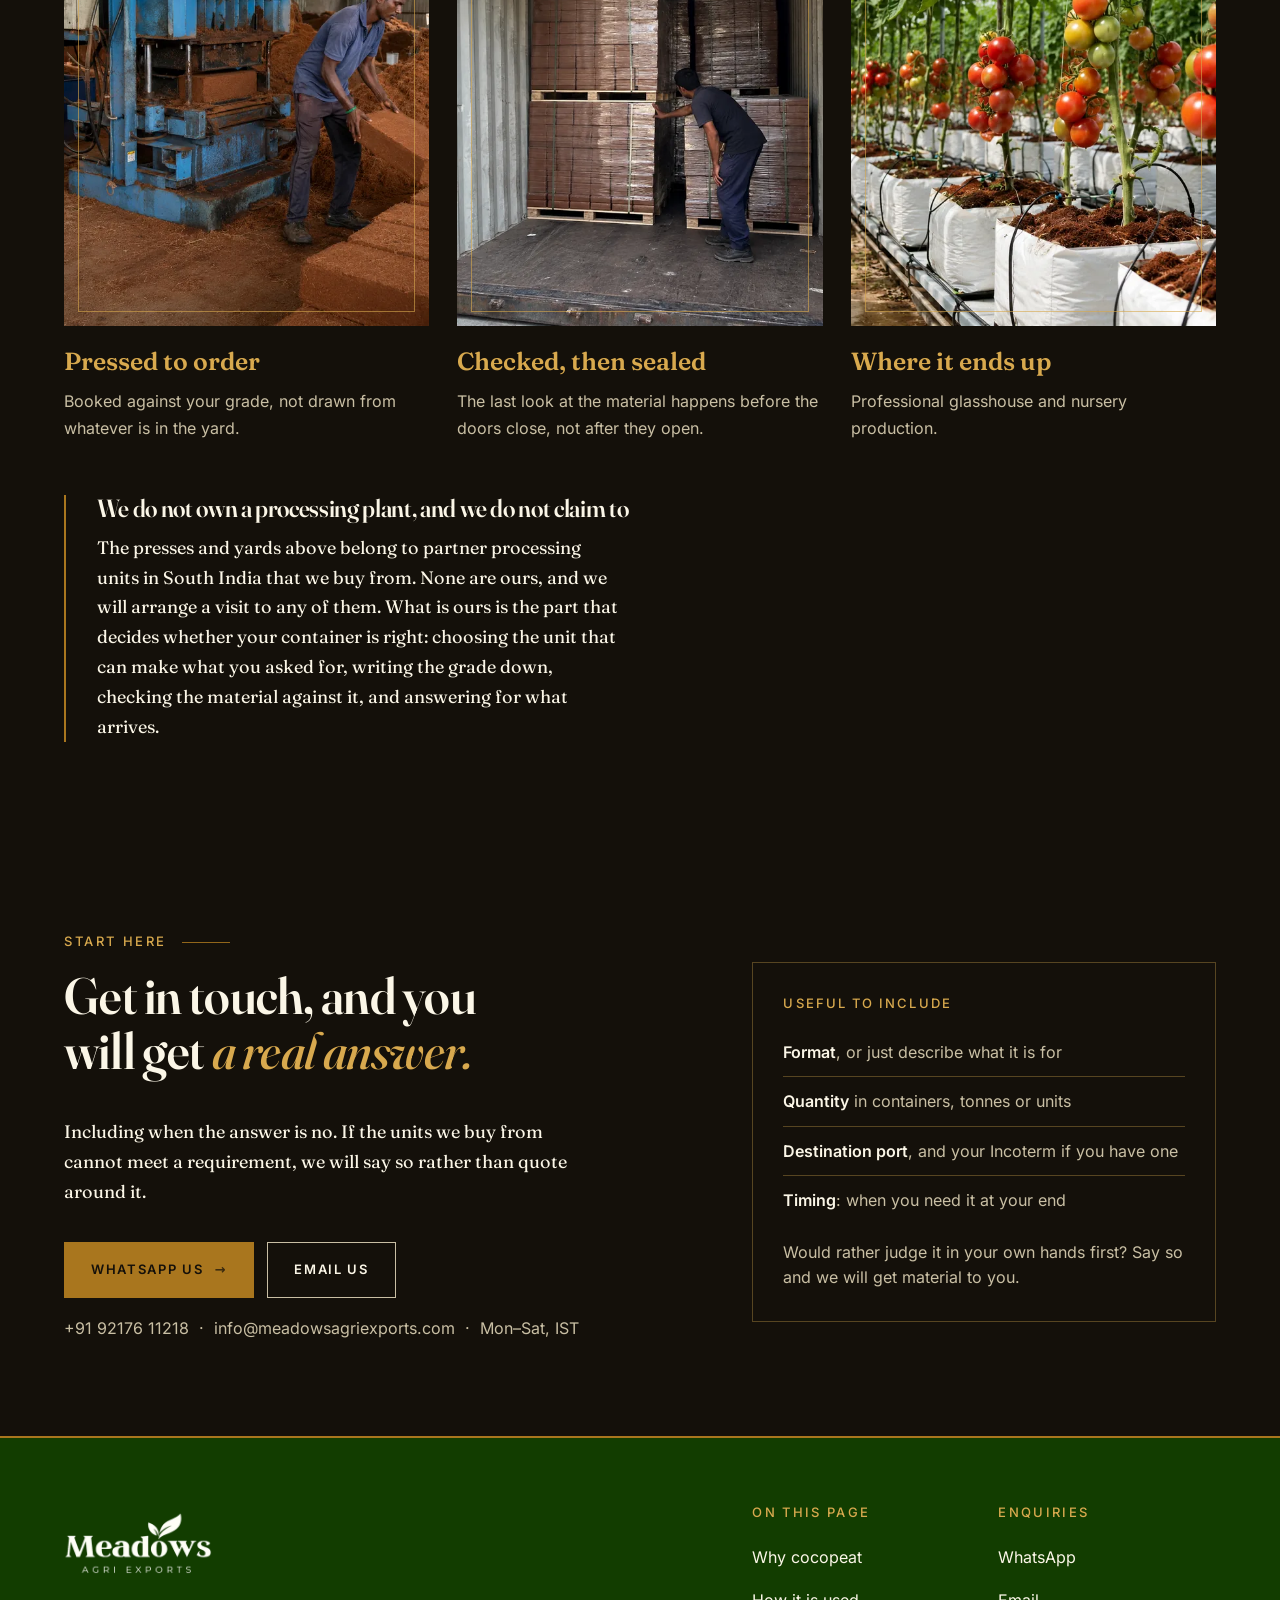
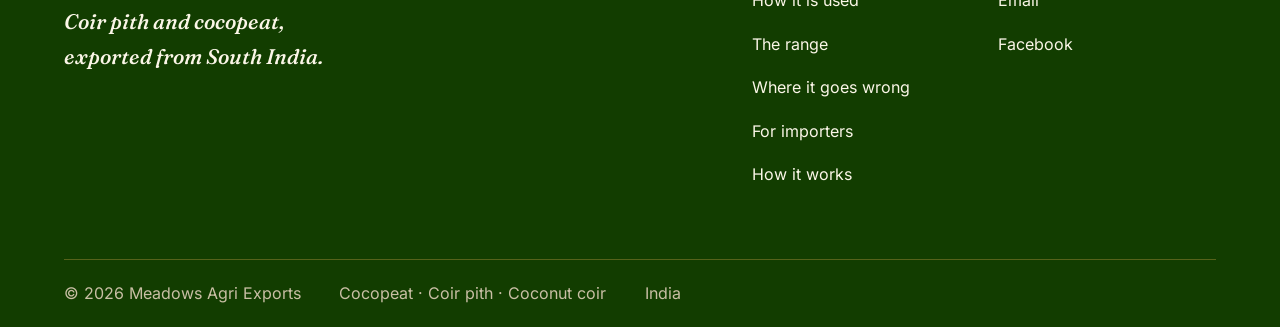
==== commit f97c554a: "Stop asking for four lines "Send four lines and you will get a real answer" was meant to make enquir" ====
--- a/index.html
+++ b/index.html
@@ -423,7 +423,7 @@
       <div class="steps steps--one">
         <div class="steps__i">
           <span class="steps__n">01</span>
-          <div><h3 class="steps__h">You send four lines</h3><p class="steps__t">Format, quantity, destination port, and roughly when you need it.</p></div>
+          <div><h3 class="steps__h">You get in touch</h3><p class="steps__t">Format, quantity, destination port, and roughly when you need it.</p></div>
         </div>
         <div class="steps__i">
           <span class="steps__n">02</span>
@@ -574,7 +574,7 @@
       <div class="c1-6">
         <div class="open">
           <p class="eye">Start here</p>
-          <h2 class="open__h">Send four lines and you will get <em>a real answer.</em></h2>
+          <h2 class="open__h">Get in touch, and you will get <em>a real answer.</em></h2>
         </div>
         <div class="prose">
           <p>Including when the answer is no. If the units we buy from cannot meet a requirement, we will say so rather than quote around it.</p>
@@ -587,7 +587,7 @@
       </div>
       <div class="c8-12">
         <div class="ask">
-          <p class="label" style="color:var(--gold-lit);margin-bottom:13px">What to put in the message</p>
+          <p class="label" style="color:var(--gold-lit);margin-bottom:13px">Useful to include</p>
           <ul class="ask__l">
             <li><b>Format</b>, or just describe what it is for</li>
             <li><b>Quantity</b> in containers, tonnes or units</li>
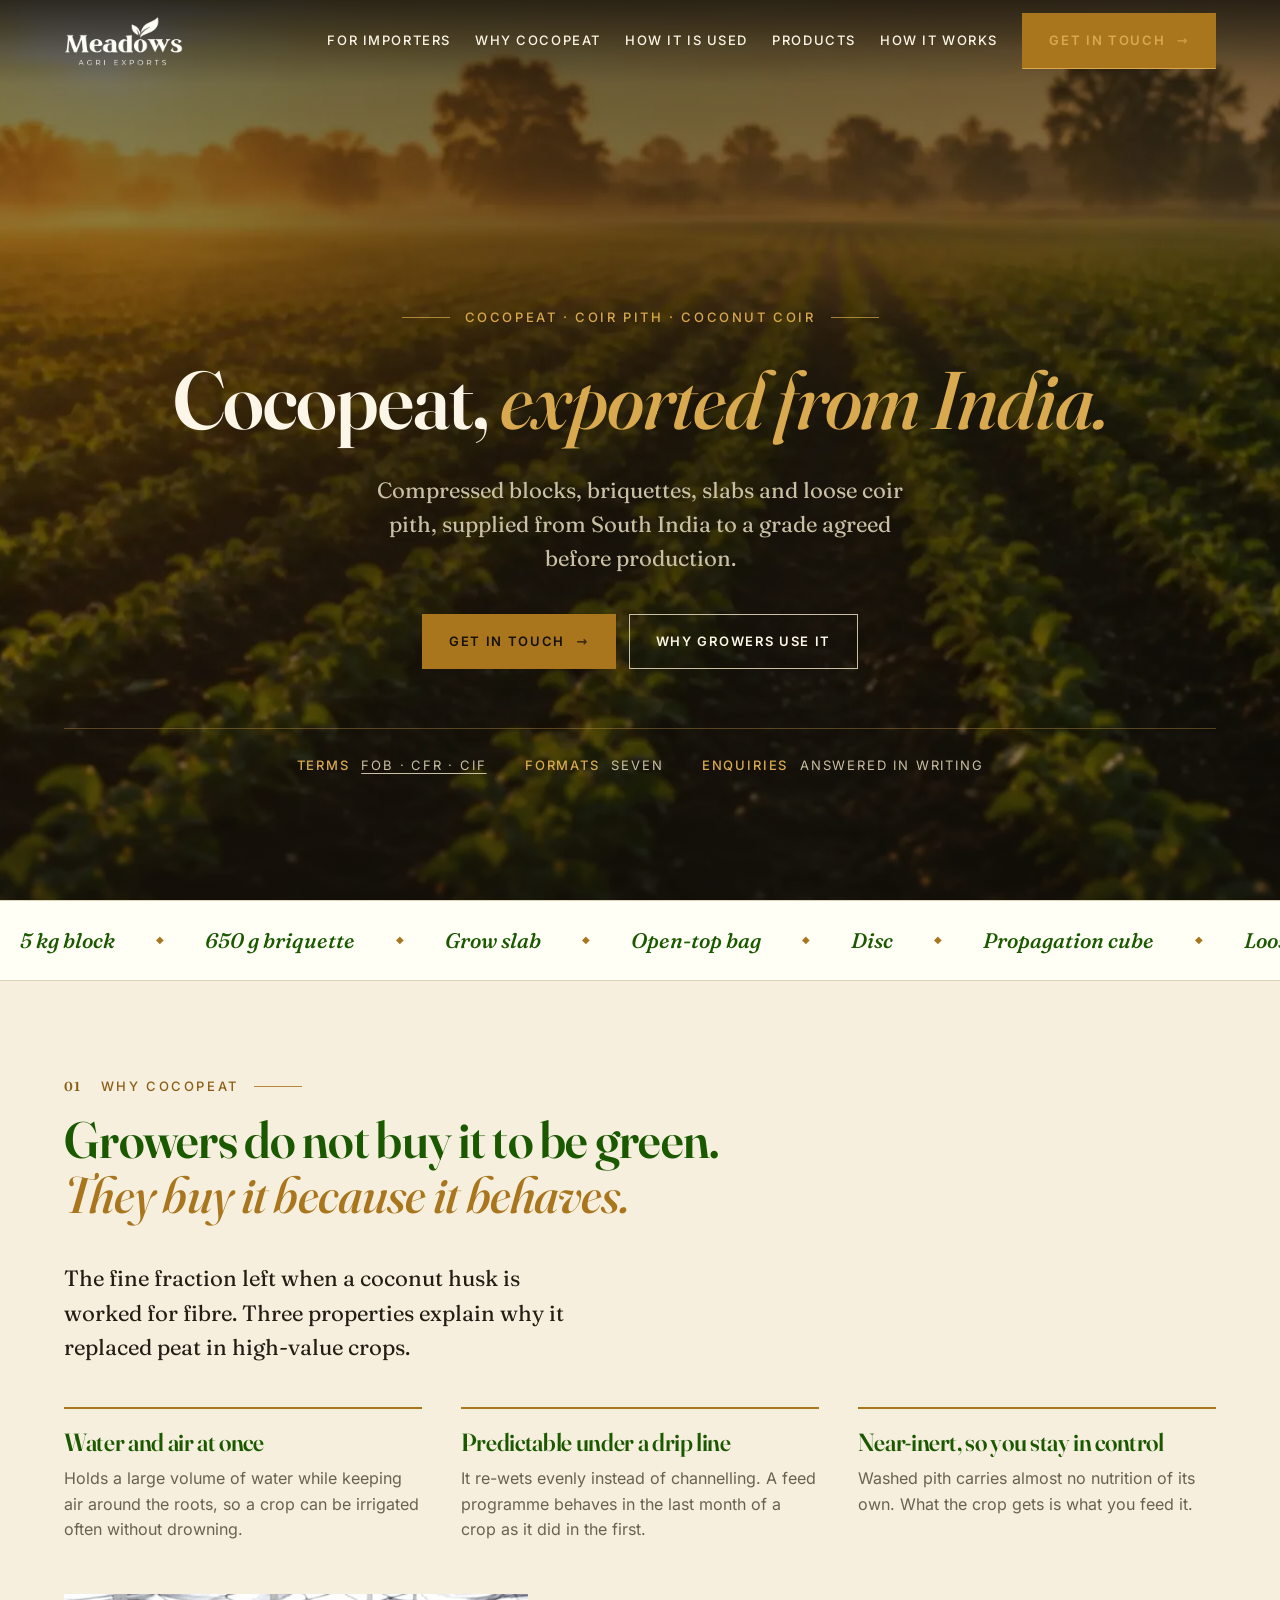
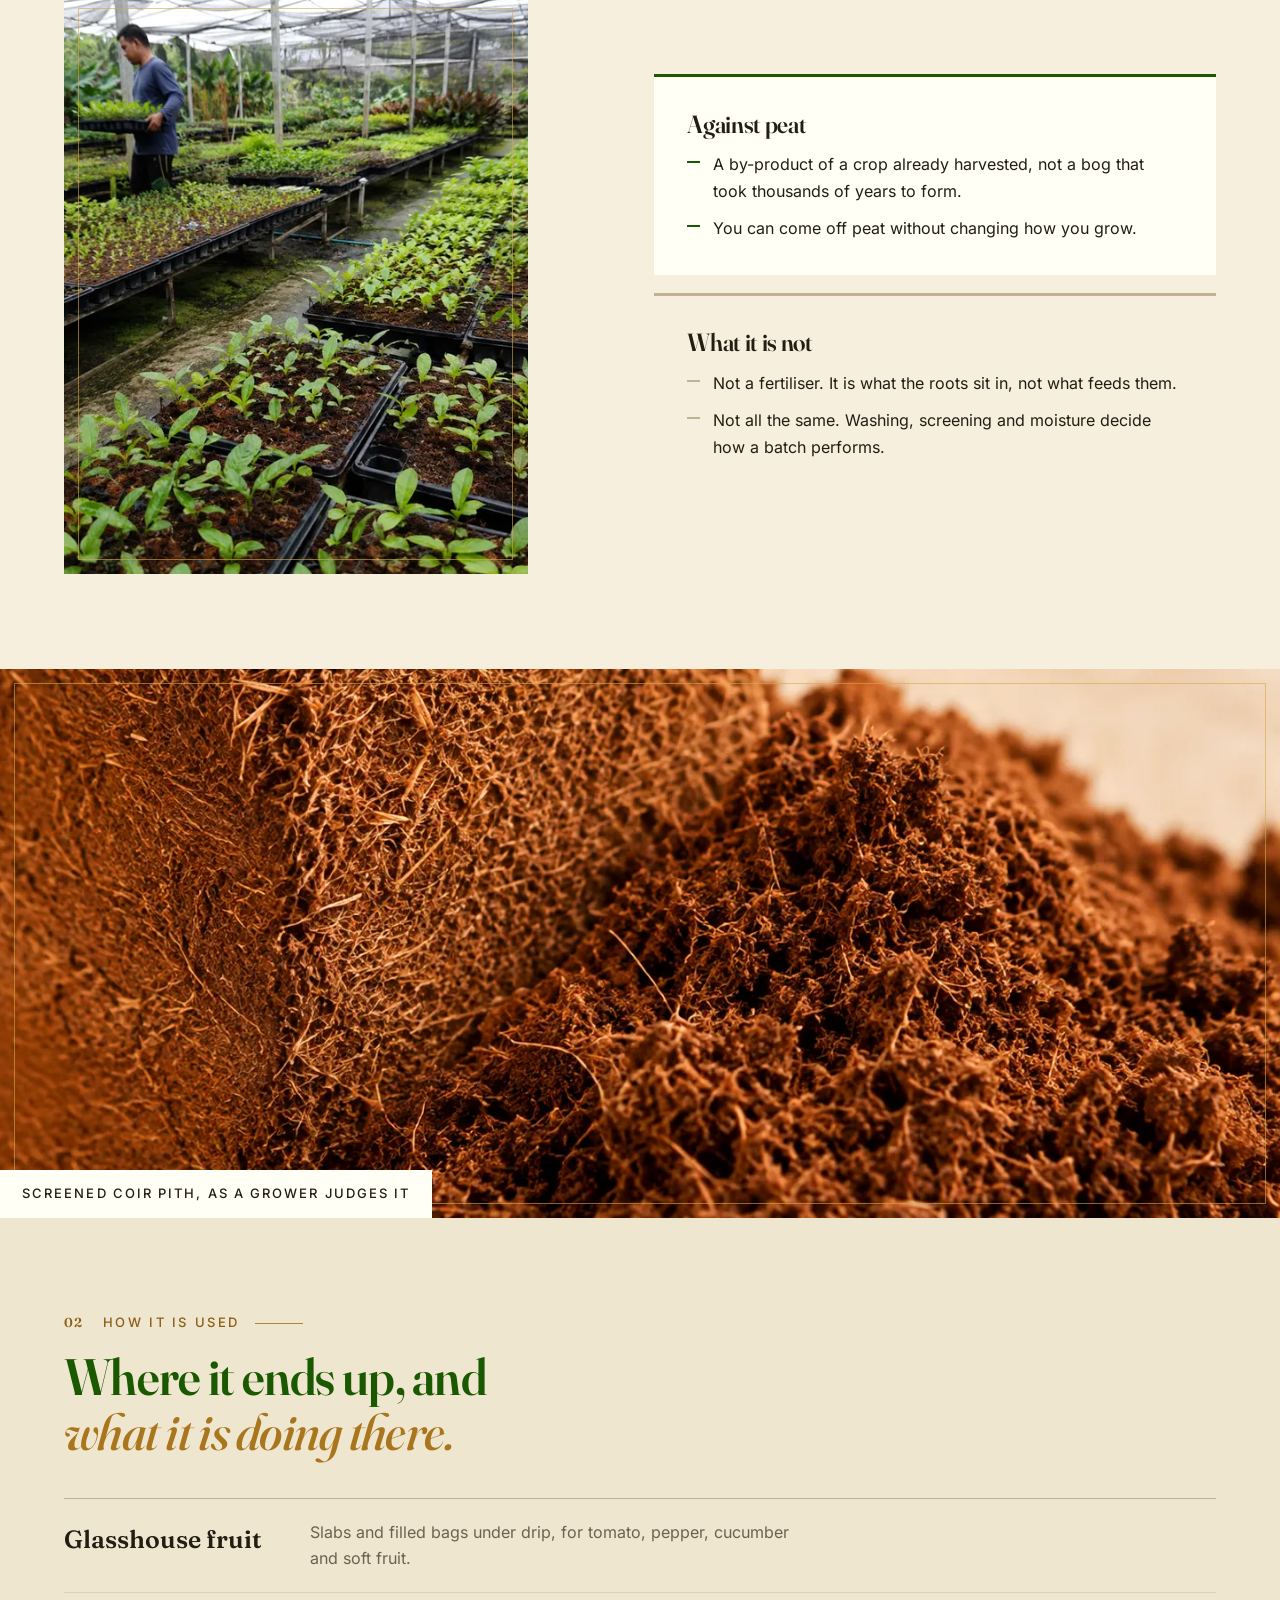
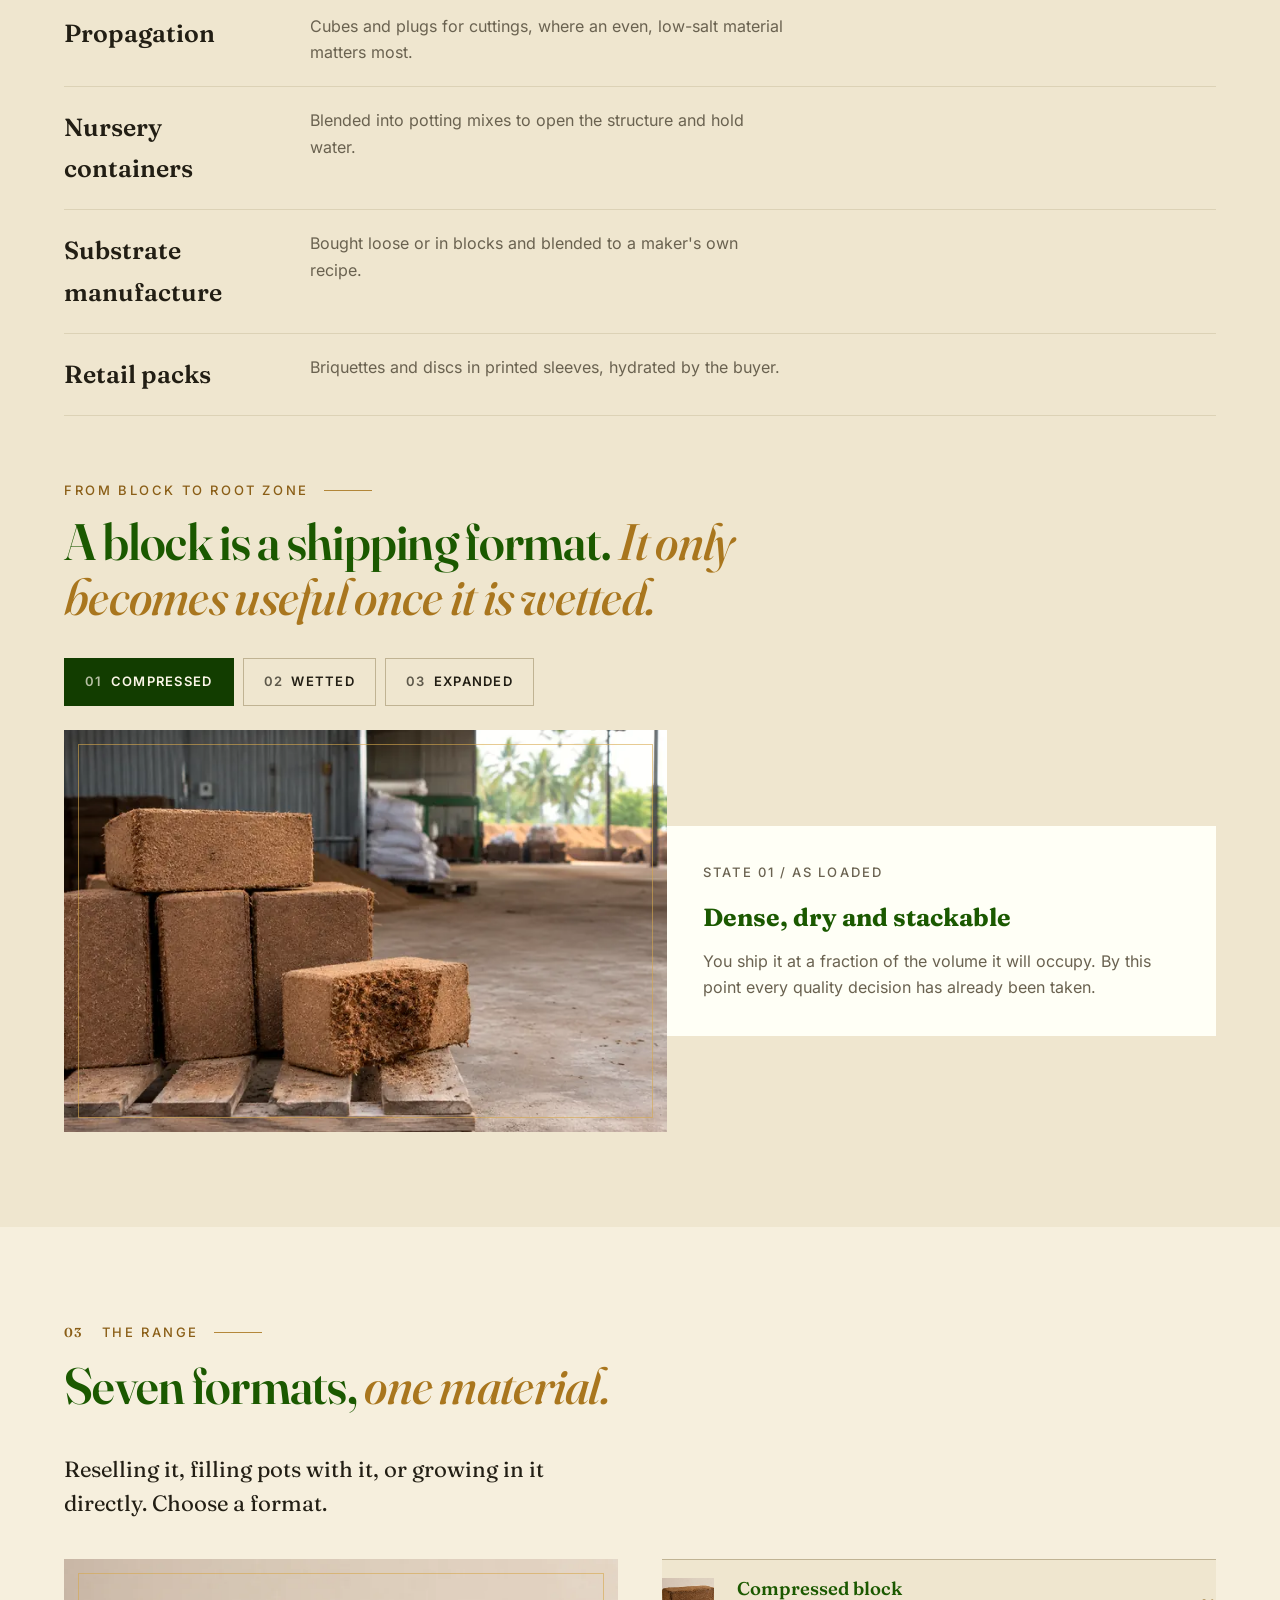
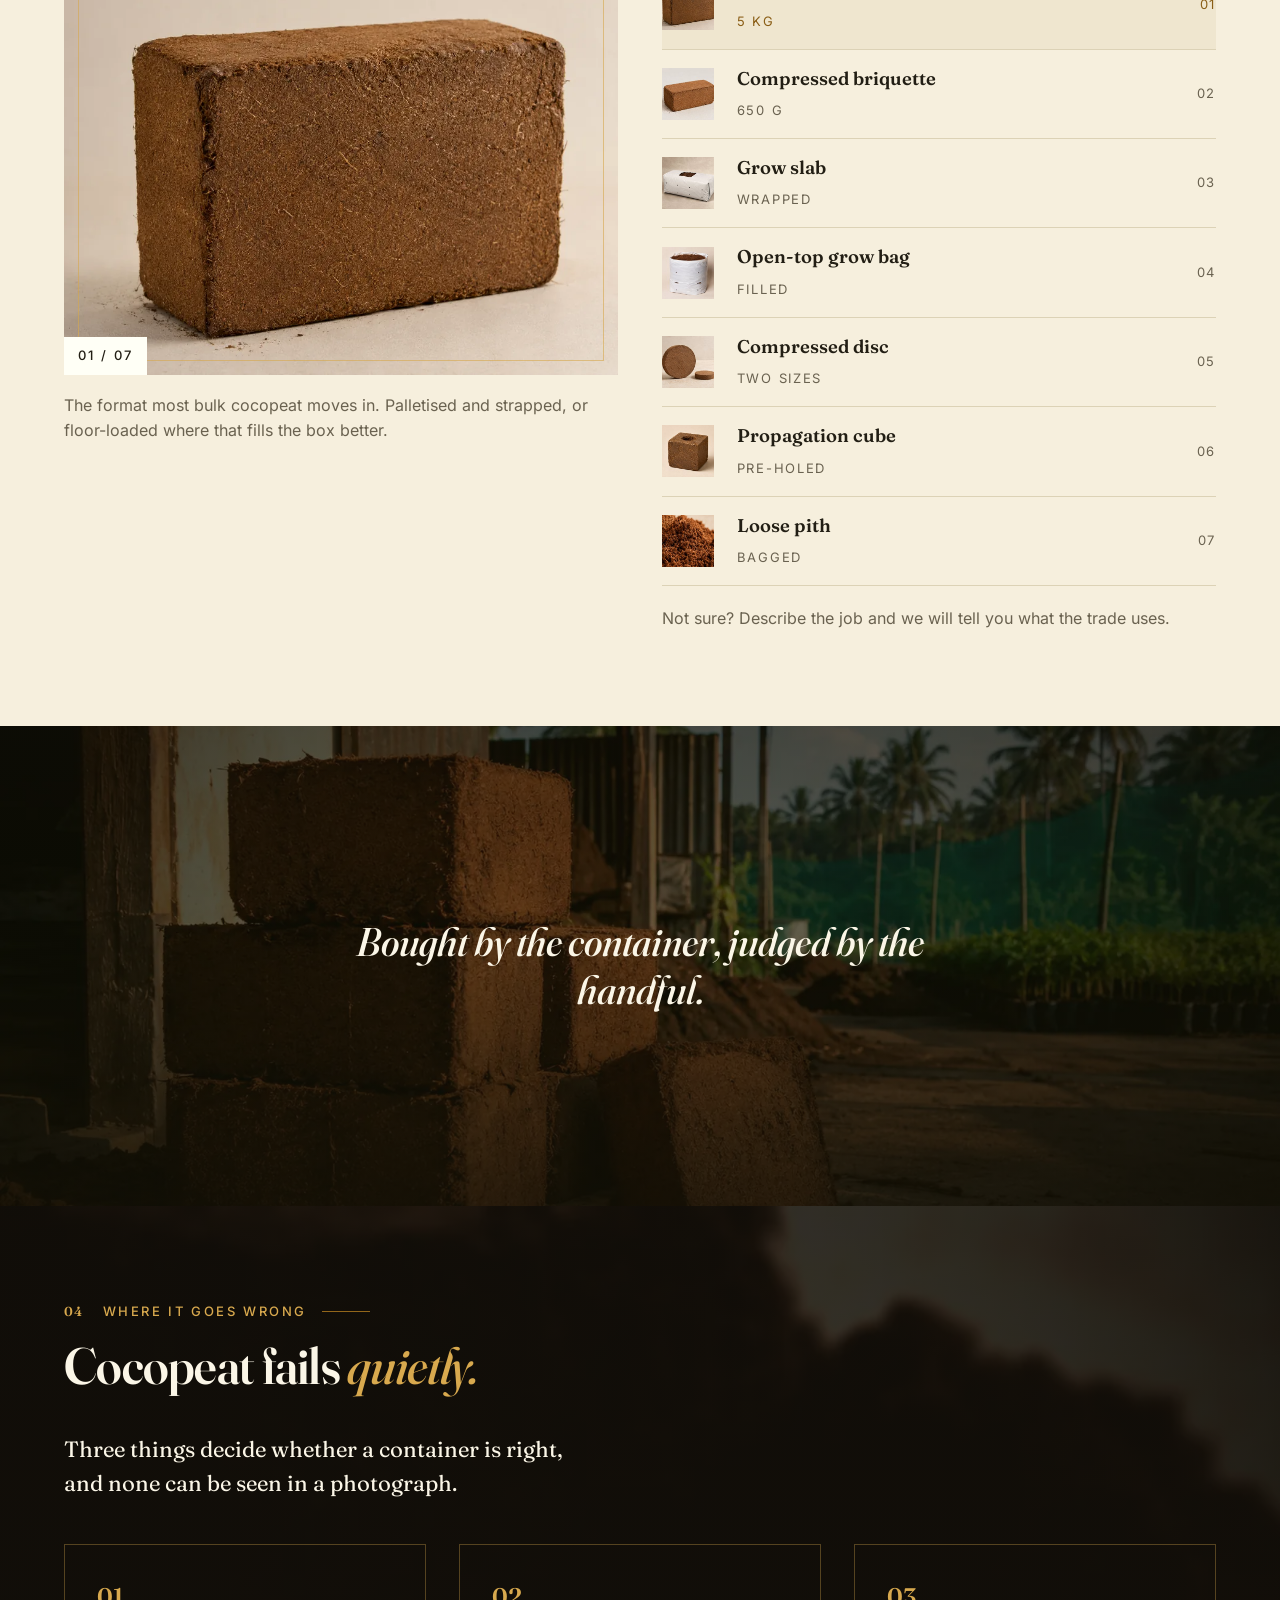
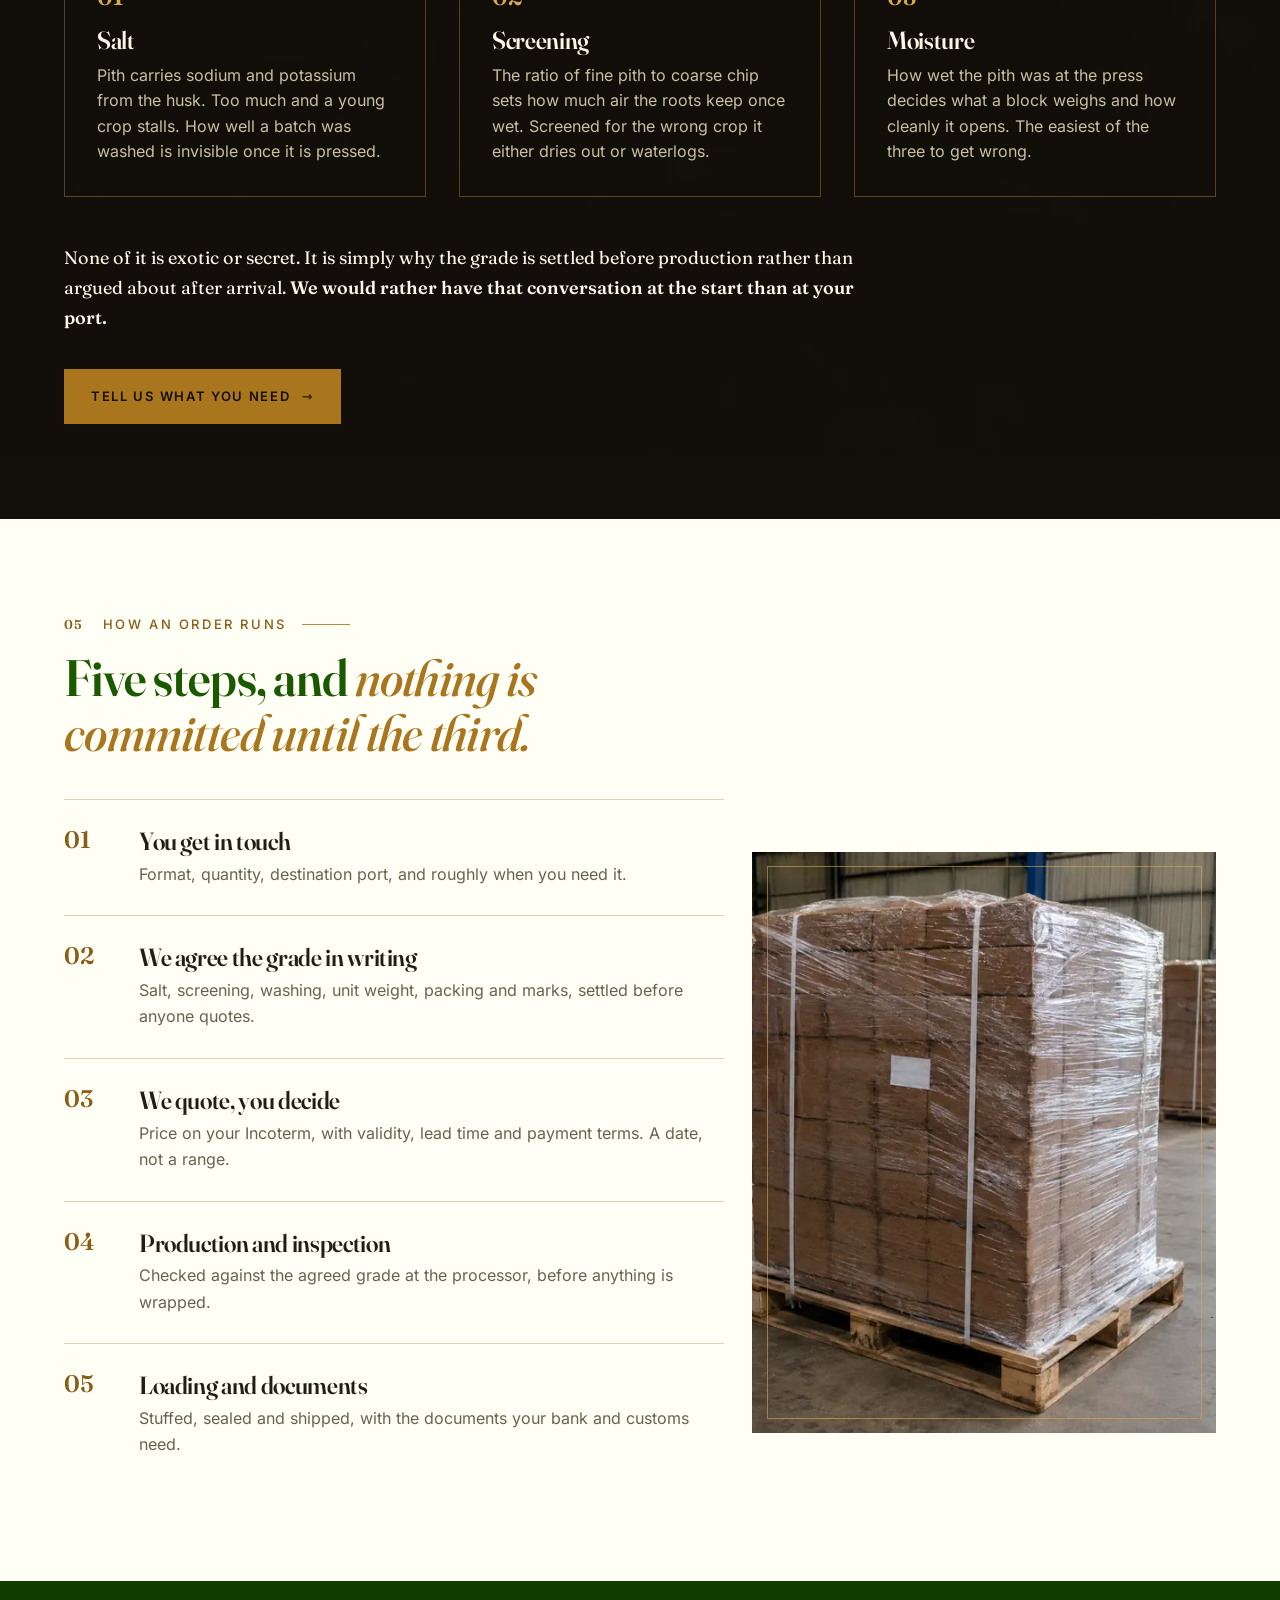
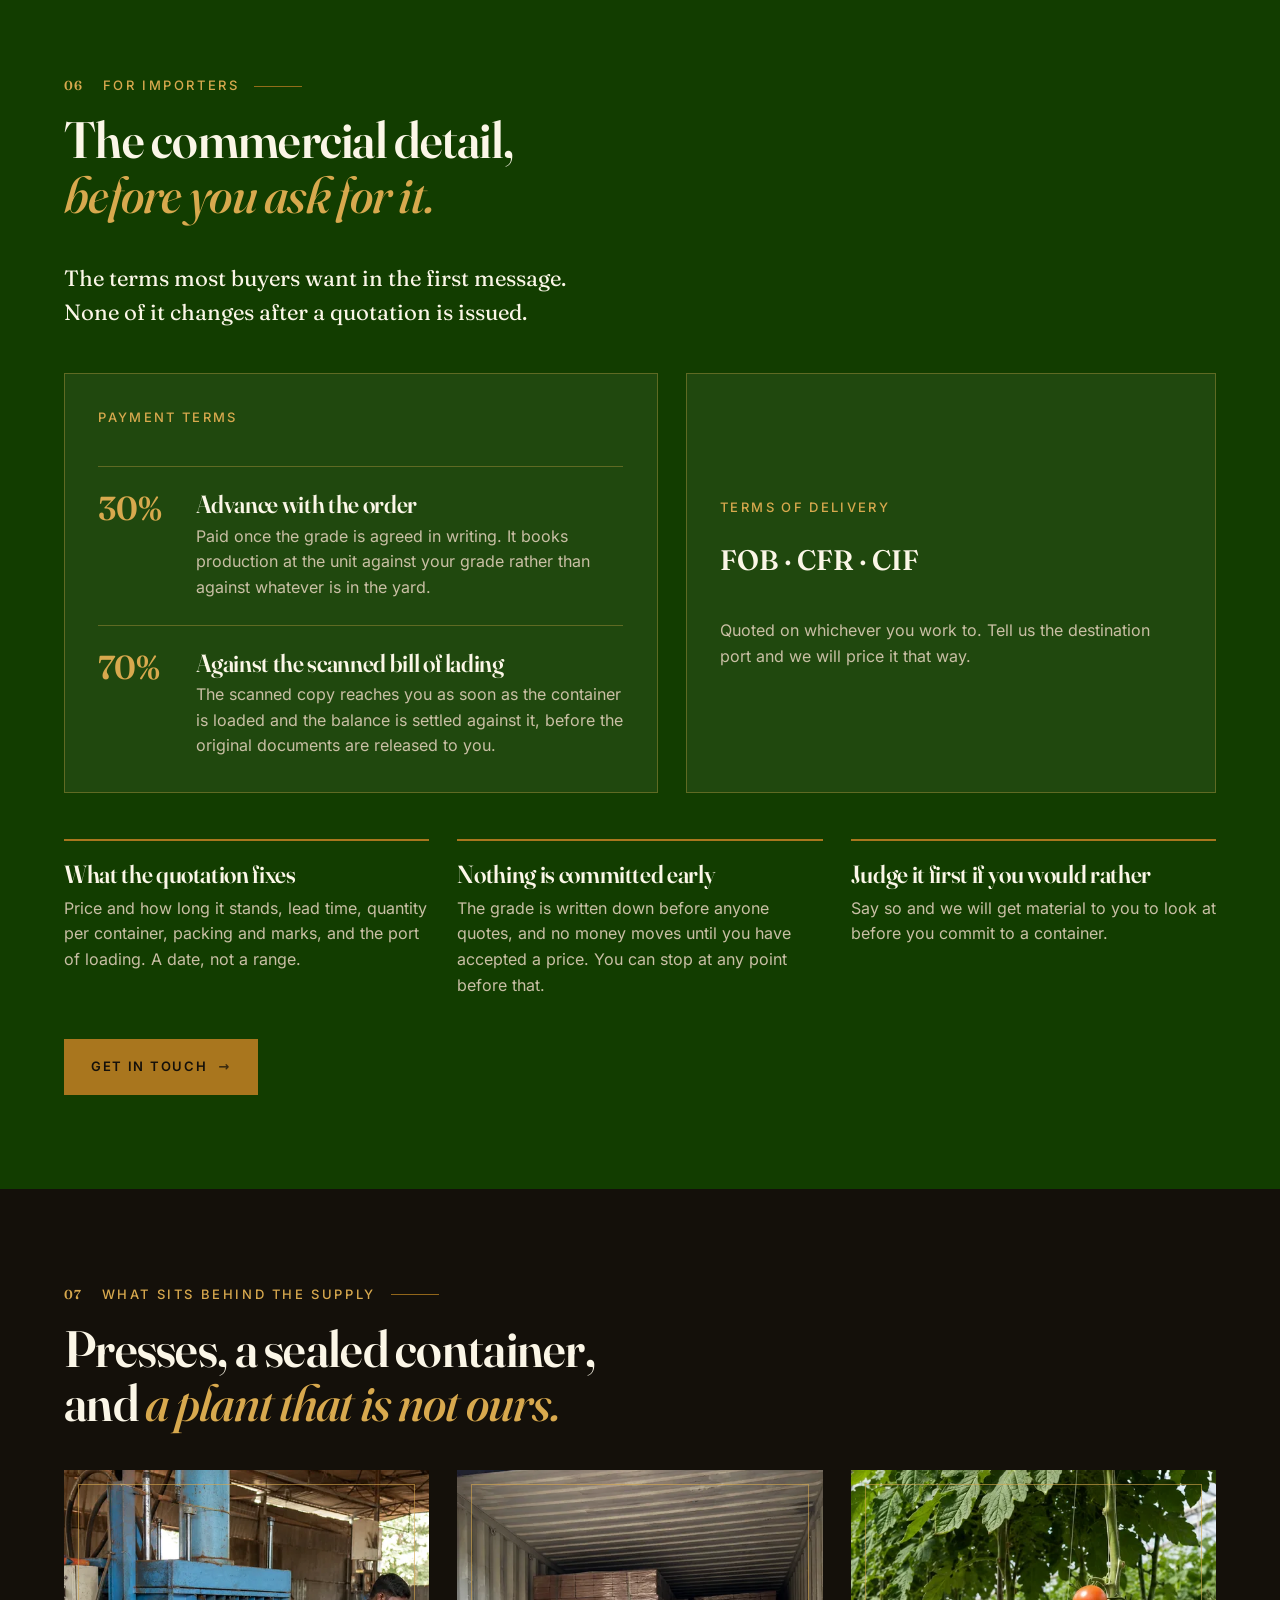
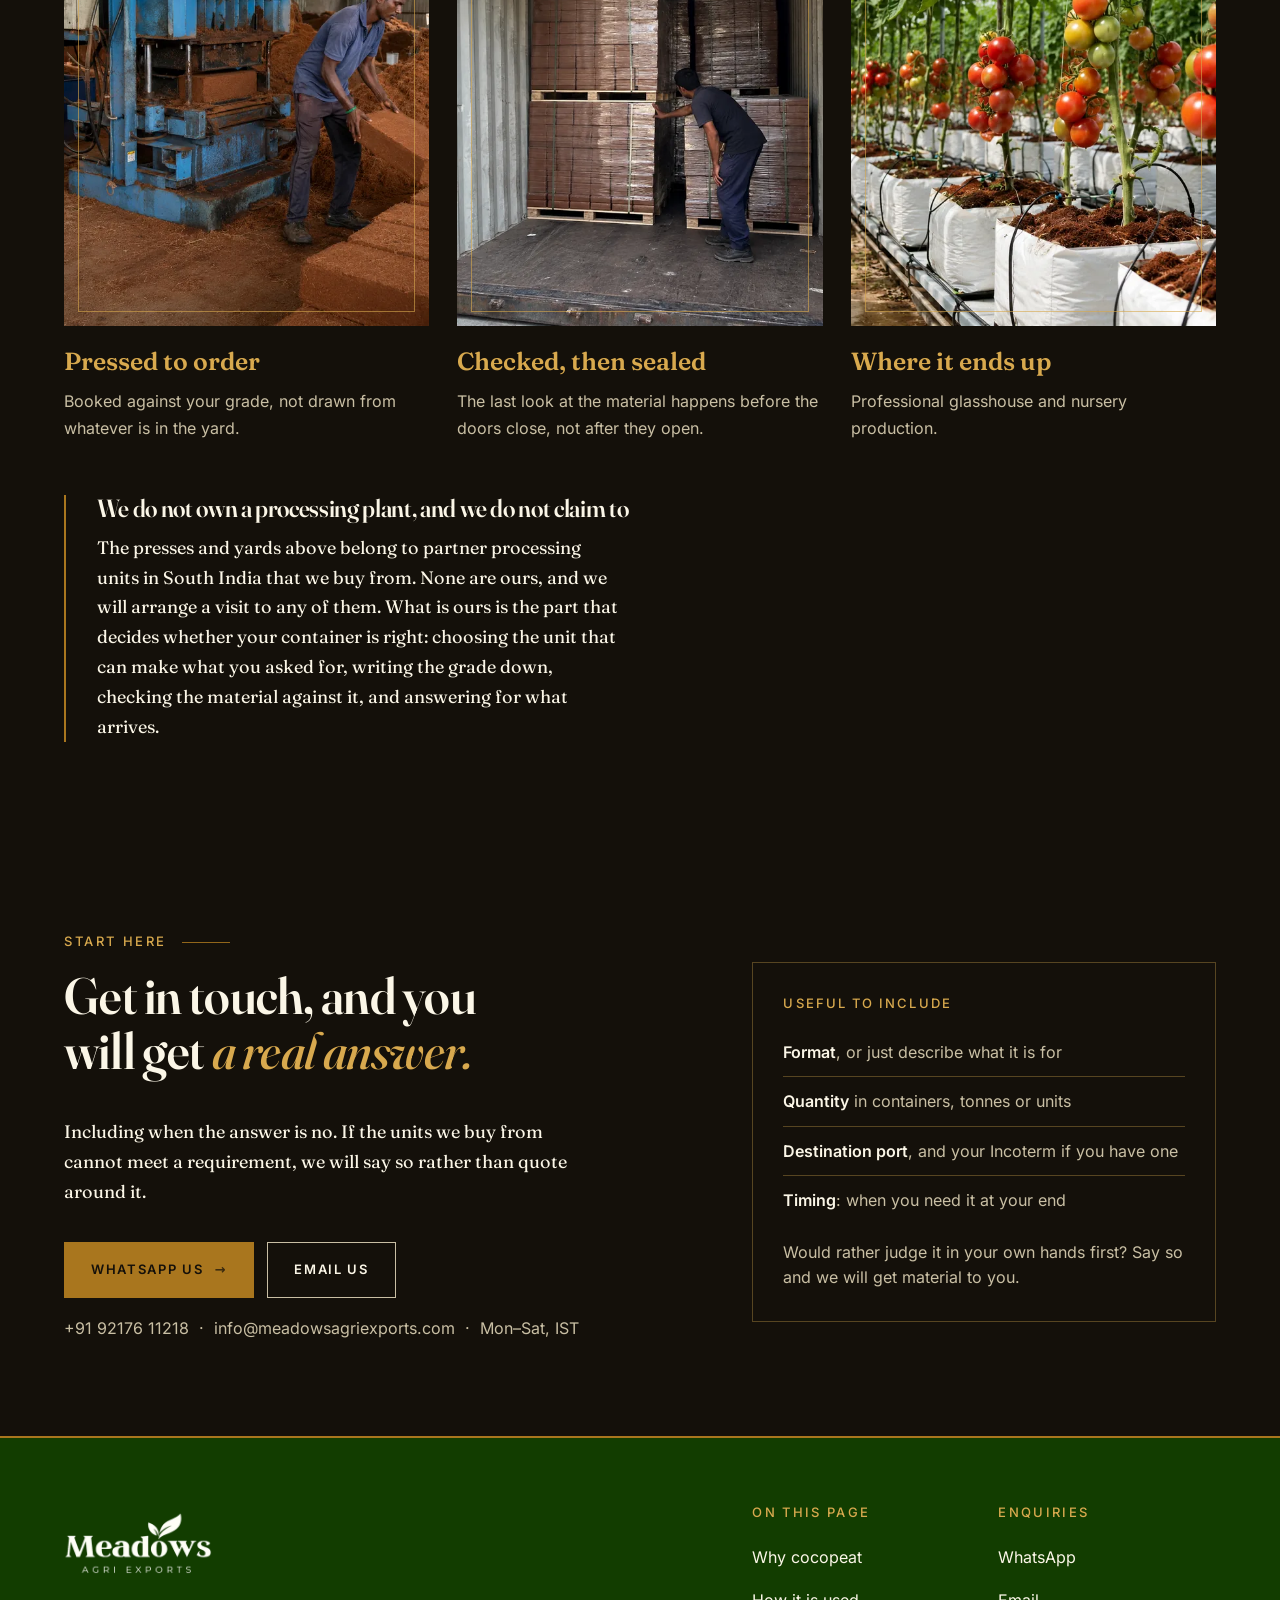
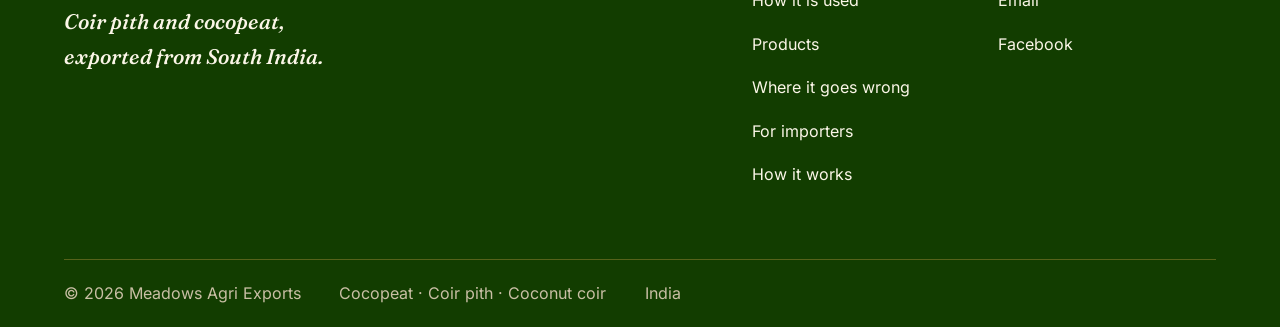
==== commit 4dbc1200: "Rename the range menu item to Products Only the three menu labels change, in the desktop nav, the mo" ====
--- a/index.html
+++ b/index.html
@@ -35,7 +35,7 @@
       <a href="#terms">For importers</a>
         <a href="#why">Why cocopeat</a>
       <a href="#uses">How it is used</a>
-      <a href="#range">The range</a>
+      <a href="#range">Products</a>
       <a href="#how">How it works</a>
       <a class="btn btn--gold" href="#contact">Get in touch<span class="btn__x" aria-hidden="true">&rarr;</span></a>
     </nav>
@@ -47,7 +47,7 @@
   <a href="#terms">For importers</a>
       <a href="#why">Why cocopeat</a>
   <a href="#uses">How it is used</a>
-  <a href="#range">The range</a>
+  <a href="#range">Products</a>
   <a href="#risk">Where it goes wrong</a>
   <a href="#how">How it works</a>
   <a class="btn btn--gold" href="#contact">Get in touch<span class="btn__x" aria-hidden="true">&rarr;</span></a>
@@ -618,7 +618,7 @@
         <nav class="foot__nav" aria-label="Sections">
           <a href="#why">Why cocopeat</a>
           <a href="#uses">How it is used</a>
-          <a href="#range">The range</a>
+          <a href="#range">Products</a>
           <a href="#risk">Where it goes wrong</a>
           <a href="#terms">For importers</a>
           <a href="#how">How it works</a>
